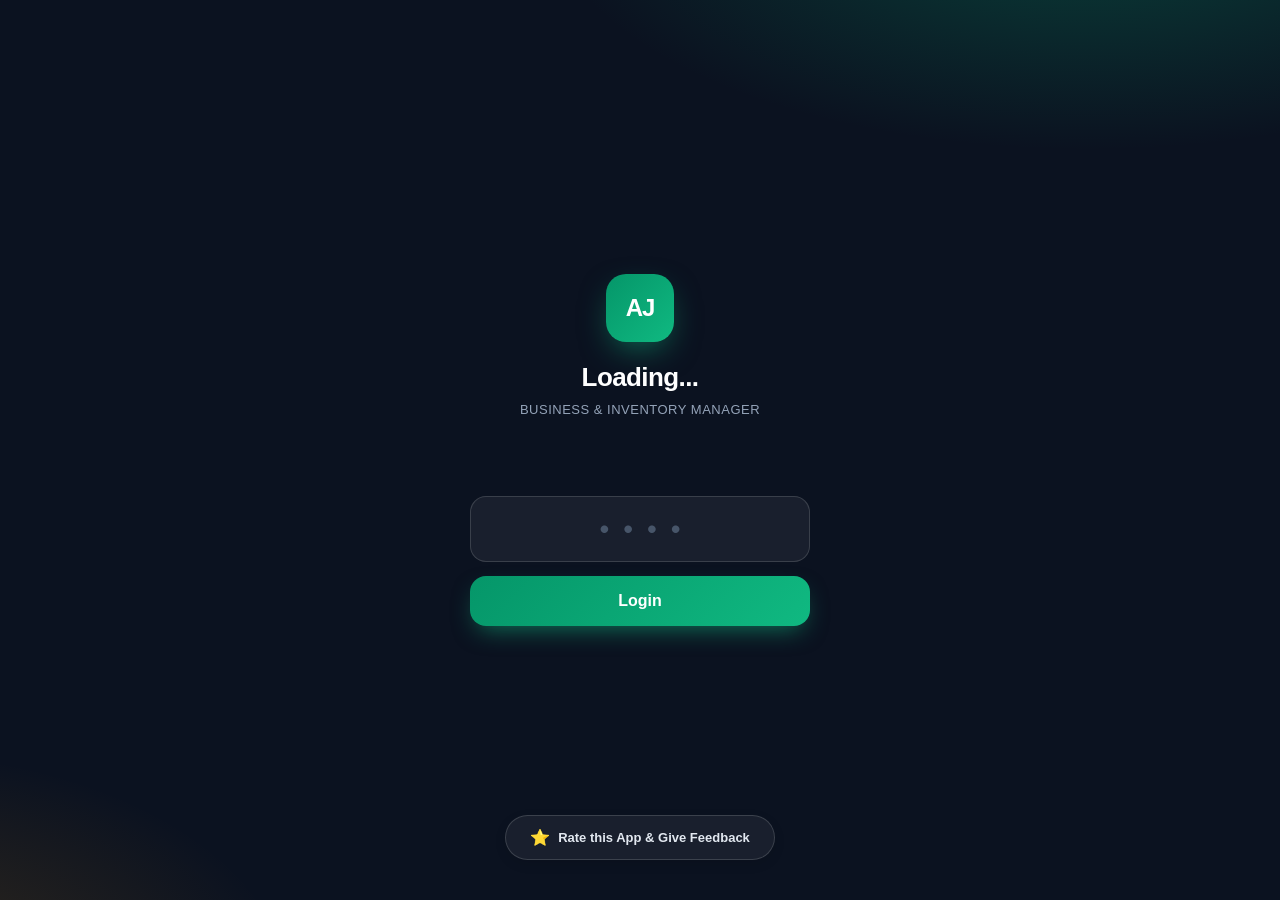
==== index.html @ ba36cfc7 "Force syntax fix for sales module" ====
<!DOCTYPE html>
<html lang="en">
<head>
    <meta charset="UTF-8">
    <meta name="viewport" content="width=device-width, initial-scale=1.0, maximum-scale=1.0, user-scalable=no, viewport-fit=cover">
    <meta name="theme-color" content="#0b1220">
    <title>Loading...</title>
    <link rel="manifest" href="manifest.json">
    <style>
        :root {
            --ink: #0b1220; --ink-2: #131d33; --ink-3: #1e2a45; --brand: #059669; --brand-dark: #047857; --brand-soft: #e6f6ef;
            --accent: #f59e0b; --accent-soft: #fef3c7; --blue: #2563eb; --blue-soft: #e8efff; --danger: #dc2626; --danger-soft: #fdecec;
            --warning: #d97706; --bg: #f3f5f8; --surface: #ffffff; --text: #0f172a; --muted: #64748b; --line: #e6eaf0;
            --shadow-sm: 0 1px 2px rgba(15, 23, 42, .06); --shadow-md: 0 6px 20px -6px rgba(15, 23, 42, .12); --shadow-lg: 0 24px 48px -12px rgba(15, 23, 42, .35);
            --radius: 16px; --radius-sm: 10px; --safe-b: env(safe-area-inset-bottom, 0px); --safe-t: env(safe-area-inset-top, 0px);
        }
        * { box-sizing: border-box; margin: 0; padding: 0; font-family: -apple-system, BlinkMacSystemFont, "Segoe UI", Roboto, "Helvetica Neue", Arial, sans-serif; -webkit-tap-highlight-color: transparent; }
        html { -webkit-text-size-adjust: 100%; }
        body { background: var(--bg); color: var(--text); height: 100vh; height: 100dvh; display: flex; flex-direction: column; overflow: hidden; line-height: 1.45; font-size: 15px; }
        svg.ic { width: 20px; height: 20px; stroke: currentColor; fill: none; stroke-width: 1.8; stroke-linecap: round; stroke-linejoin: round; flex-shrink: 0; }
        .view { display: none; flex: 1; flex-direction: column; min-height: 0; }
        .view.active { display: flex; }

        /* Login */
        #login-view { justify-content: center; align-items: center; padding: 24px; background: radial-gradient(900px 400px at 85% -10%, rgba(5,150,105,.35), transparent 60%), radial-gradient(700px 400px at -10% 110%, rgba(245,158,11,.18), transparent 60%), var(--ink); color: #fff; }
        .login-card { width: 100%; max-width: 340px; text-align: center; }
        .brand-mark { width: 68px; height: 68px; border-radius: 20px; margin: 0 auto 20px; display: grid; place-items: center; font-weight: 800; font-size: 24px; letter-spacing: -1px; color: #fff; background: linear-gradient(135deg, var(--brand) 0%, #10b981 100%); box-shadow: 0 12px 32px -8px rgba(16,185,129,.55); }
        .login-card h1 { font-size: 24px; font-weight: 800; letter-spacing: -.6px; line-height: 1.2; }
        .login-card .sub { font-size: 12px; font-weight: 600; color: #94a3b8; letter-spacing: 2px; text-transform: uppercase; margin: 6px 0 36px; }
        .pin-input { width: 100%; padding: 16px; font-size: 28px; text-align: center; letter-spacing: 14px; text-indent: 14px; border-radius: var(--radius); border: 1.5px solid rgba(255,255,255,.14); background: rgba(255,255,255,.06); color: #fff; margin-bottom: 14px; outline: none; transition: .2s; }
        .pin-input::placeholder { color: #475569; }
        .pin-input:focus { border-color: var(--brand); background: rgba(255,255,255,.1); box-shadow: 0 0 0 4px rgba(16,185,129,.2); }
        .btn-primary { background: linear-gradient(135deg, var(--brand) 0%, #10b981 100%); color: #fff; border: none; padding: 16px; font-size: 16px; border-radius: var(--radius); width: 100%; font-weight: 700; cursor: pointer; transition: transform .1s; box-shadow: 0 10px 24px -8px rgba(16,185,129,.6); }
        .btn-primary:active { transform: scale(.98); }
        #login-error { color: #fca5a5; margin-top: 16px; display: none; font-weight: 600; font-size: 14px; }

        /* Shell */
        header { background: var(--ink); color: #fff; padding: calc(12px + var(--safe-t)) 16px 12px; display: flex; justify-content: space-between; align-items: center; z-index: 10; }
        .hdr-brand { display: flex; align-items: center; gap: 12px; min-width: 0; }
        .hdr-brand .brand-mark { width: 38px; height: 38px; border-radius: 11px; margin: 0; font-size: 14px; box-shadow: none; }
        .hdr-brand h2 { font-size: 16px; font-weight: 700; letter-spacing: -.3px; line-height: 1.1; white-space: nowrap; overflow: hidden; text-overflow: ellipsis; max-width: 140px; }
        .role-badge { display: inline-block; margin-top: 3px; background: rgba(16,185,129,.18); color: #6ee7b7; padding: 2px 8px; border-radius: 20px; font-size: 10px; font-weight: 700; text-transform: uppercase; letter-spacing: .8px; }
        .hdr-actions { display: flex; align-items: center; gap: 6px; }
        .icon-btn { background: rgba(255,255,255,.08); color: #e2e8f0; border: none; width: 36px; height: 36px; border-radius: 10px; display: none; place-items: center; cursor: pointer; transition: .2s; }
        .icon-btn.show { display: grid; }
        .icon-btn:active { background: rgba(255,255,255,.2); }
        .icon-btn svg { width: 18px; height: 18px; }
        main { flex: 1; overflow-y: auto; padding: 18px 16px; padding-bottom: calc(96px + var(--safe-b)); -webkit-overflow-scrolling: touch; }
        main > * { animation: rise .25s ease both; }
        @keyframes rise { from { opacity: 0; transform: translateY(6px); } to { opacity: 1; transform: none; } }

        nav { position: fixed; bottom: 0; left: 0; right: 0; background: rgba(255,255,255,.94); backdrop-filter: blur(14px); -webkit-backdrop-filter: blur(14px); border-top: 1px solid var(--line); display: flex; padding: 8px 6px calc(8px + var(--safe-b)); z-index: 20; }
        .nav-btn { background: none; border: none; font-size: 10.5px; color: var(--muted); font-weight: 600; display: flex; flex-direction: column; align-items: center; gap: 4px; cursor: pointer; padding: 2px 0; flex: 1; transition: .2s; }
        .nav-btn .pill { width: 46px; height: 28px; border-radius: 14px; display: grid; place-items: center; transition: .2s; }
        .nav-btn.active { color: var(--brand-dark); }
        .nav-btn.active .pill { background: var(--brand-soft); }

        /* Elements */
        .page-title { font-size: 22px; font-weight: 800; letter-spacing: -.5px; margin-bottom: 4px; }
        .page-sub { font-size: 13px; color: var(--muted); margin-bottom: 18px; }
        .back-link { display: inline-flex; align-items: center; gap: 4px; background: none; border: none; color: var(--muted); font-size: 13px; font-weight: 600; cursor: pointer; margin-bottom: 10px; padding: 4px 0; }
        .back-link svg { width: 16px; height: 16px; }
        .section-title { display: flex; align-items: center; gap: 8px; font-size: 14px; font-weight: 700; margin: 24px 0 12px; }
        .section-title svg { width: 18px; height: 18px; color: var(--muted); }
        .card { background: var(--surface); border-radius: var(--radius); padding: 18px; margin-bottom: 16px; box-shadow: var(--shadow-sm); border: 1px solid var(--line); }
        .card h3 { margin-bottom: 14px; font-size: 14px; font-weight: 700; display: flex; align-items: center; gap: 8px; }
        .card h3 svg { width: 18px; height: 18px; color: var(--brand); }
        .eyebrow { font-size: 11px; font-weight: 700; color: var(--muted); text-transform: uppercase; letter-spacing: .8px; margin: 18px 0 10px; }

        /* Forms */
        .form-group { margin-bottom: 14px; }
        .form-group label { display: block; font-size: 12px; margin-bottom: 6px; font-weight: 600; color: var(--muted); }
        .form-group input, .form-group select { width: 100%; padding: 13px 14px; border: 1.5px solid var(--line); border-radius: var(--radius-sm); font-size: 16px; background: #f8fafc; color: var(--text); outline: none; transition: .2s; appearance: none; -webkit-appearance: none; }
        .form-group select { background-image: url("data:image/svg+xml,%3Csvg xmlns='http://www.w3.org/2000/svg' width='16' height='16' fill='none' stroke='%2364748b' stroke-width='2' stroke-linecap='round' stroke-linejoin='round'%3E%3Cpath d='M4 6l4 4 4-4'/%3E%3C/svg%3E"); background-repeat: no-repeat; background-position: right 12px center; padding-right: 36px; }
        .form-group input:focus, .form-group select:focus { border-color: var(--brand); background: #fff; box-shadow: 0 0 0 4px var(--brand-soft); }
        .row { display: flex; gap: 12px; }
        .row > div { flex: 1; min-width: 0; }

        /* Buttons */
        .btn { background: var(--brand); color: #fff; border: none; padding: 14px; font-size: 15px; border-radius: var(--radius-sm); width: 100%; font-weight: 700; cursor: pointer; margin-top: 8px; transition: .15s; }
        .btn:active { transform: scale(.98); }
        .btn-blue { background: var(--blue); }
        .btn-dark { background: var(--ink); }
        .btn-danger { background: var(--danger); }
        .btn-outline { background: #fff; color: var(--text); border: 1.5px solid var(--line); }

        .calc-box { background: var(--brand-soft); border: 1px solid #bfe8d6; padding: 14px 16px; border-radius: var(--radius-sm); margin: 6px 0 14px; font-weight: 600; font-size: 14px; display: flex; flex-direction: column; gap: 6px; }
        .calc-box .line { display: flex; justify-content: space-between; align-items: baseline; }
        .calc-box .line:first-child { font-size: 17px; font-weight: 800; }

        /* Lists */
        .list-item { background: var(--surface); padding: 14px 16px; border-radius: 14px; margin-bottom: 10px; border: 1px solid var(--line); box-shadow: var(--shadow-sm); position: relative; overflow: hidden; }
        .list-item::before { content: ""; position: absolute; left: 0; top: 0; bottom: 0; width: 4px; background: var(--brand); }
        .list-item.owing::before { background: var(--danger); }
        .list-item.curing::before { background: var(--blue); }
        .list-item.alert { background: #fffbeb; border-color: #fde68a; }
        .list-item.alert::before { background: var(--warning); }
        .list-item.neutral::before { background: #94a3b8; }
        .list-header { display: flex; justify-content: space-between; gap: 10px; font-weight: 700; font-size: 15px; margin-bottom: 3px; }
        .list-sub { font-size: 12.5px; color: var(--muted); margin-bottom: 3px; }
        .tag { display: inline-block; font-size: 11px; font-weight: 700; padding: 2px 9px; border-radius: 20px; }
        .tag.blue { background: var(--blue-soft); color: var(--blue); }
        .tag.green { background: var(--brand-soft); color: var(--brand-dark); }
        .actions { display: flex; gap: 10px; margin-top: 12px; }
        .actions > a { flex: 1; text-decoration: none; display: block; }
        .actions button { width: 100%; padding: 11px; font-size: 13px; border-radius: 9px; cursor: pointer; background: #f1f5f9; color: var(--text); font-weight: 700; border: 1px solid var(--line); transition: .15s; }
        .actions button:active { transform: scale(.98); }
        .actions button.wa { background: #25D366; color: #fff; border: none; }
        .empty { text-align: center; color: var(--muted); padding: 36px 16px; font-size: 14px; background: var(--surface); border: 1.5px dashed var(--line); border-radius: var(--radius); }

        /* Segmented control */
        .segmented { display: flex; background: #e8ecf2; padding: 4px; border-radius: 12px; margin-bottom: 18px; }
        .segmented button { flex: 1; border: none; background: transparent; padding: 10px; font-size: 13px; font-weight: 700; color: var(--muted); border-radius: 9px; cursor: pointer; transition: .2s; }
        .segmented button.on { background: #fff; color: var(--text); box-shadow: var(--shadow-sm); }

        /* Dashboard */
        .quick { display: flex; gap: 10px; margin-bottom: 16px; }
        .quick button { flex: 1; display: flex; align-items: center; justify-content: center; gap: 8px; background: #fff; border: 1px solid var(--line); border-radius: 12px; padding: 12px; font-size: 13px; font-weight: 700; color: var(--text); cursor: pointer; box-shadow: var(--shadow-sm); }
        .quick button svg { color: var(--brand); width: 18px; height: 18px; }
        .hero { background: radial-gradient(500px 220px at 100% 0%, rgba(16,185,129,.35), transparent 60%), linear-gradient(135deg, var(--ink) 0%, var(--ink-3) 100%); color: #fff; border-radius: 20px; padding: 22px 20px; margin-bottom: 14px; box-shadow: var(--shadow-md); }
        .hero .lbl { font-size: 12px; font-weight: 600; color: #94a3b8; text-transform: uppercase; letter-spacing: 1px; }
        .hero .big { font-size: 34px; font-weight: 800; letter-spacing: -1.2px; margin-top: 6px; }
        .hero .big.neg { color: #fca5a5; }
        .hero .meta { display: flex; gap: 20px; margin-top: 16px; padding-top: 14px; border-top: 1px solid rgba(255,255,255,.1); }
        .hero .meta div { font-size: 11px; color: #94a3b8; font-weight: 600; text-transform: uppercase; letter-spacing: .6px; }
        .hero .meta strong { display: block; font-size: 15px; color: #fff; letter-spacing: -.3px; margin-top: 2px; text-transform: none; }
        .dash-grid { display: grid; grid-template-columns: 1fr 1fr; gap: 12px; margin-bottom: 16px; }
        .stat { background: var(--surface); padding: 14px; border-radius: 14px; box-shadow: var(--shadow-sm); border: 1px solid var(--line); }
        .stat .top { display: flex; align-items: center; gap: 8px; margin-bottom: 8px; }
        .stat .dot { width: 28px; height: 28px; border-radius: 9px; display: grid; place-items: center; }
        .stat .dot svg { width: 16px; height: 16px; }
        .stat .dot.g { background: var(--brand-soft); color: var(--brand-dark); }
        .stat .dot.r { background: var(--danger-soft); color: var(--danger); }
        .stat .dot.a { background: var(--accent-soft); color: var(--warning); }
        .stat .dot.b { background: var(--blue-soft); color: var(--blue); }
        .stat h4 { font-size: 11px; color: var(--muted); font-weight: 700; text-transform: uppercase; letter-spacing: .4px; line-height: 1.2; }
        .stat .val { font-size: 18px; font-weight: 800; letter-spacing: -.5px; }
        .periods { display: grid; grid-template-columns: repeat(3, 1fr); gap: 8px; margin-bottom: 8px; }
        .periods > div { background: #f8fafc; border: 1px solid var(--line); border-radius: 12px; padding: 10px 8px; text-align: center; }
        .periods small { display: block; font-size: 10px; color: var(--muted); text-transform: uppercase; font-weight: 700; letter-spacing: .5px; }
        .periods strong { font-size: 14px; letter-spacing: -.3px; }
        .chart-container { display: flex; align-items: flex-end; justify-content: space-between; height: 130px; margin: 20px 0 30px; border-bottom: 1.5px solid var(--line); gap: 8px; }
        .chart-bar { flex: 1; background: linear-gradient(180deg, #10b981, var(--brand)); border-radius: 6px 6px 0 0; min-height: 4px; position: relative; }
        .chart-label { position: absolute; bottom: -22px; left: 50%; transform: translateX(-50%); font-size: 10px; color: var(--muted); font-weight: 600; }
        .kv { display: flex; justify-content: space-between; align-items: center; font-size: 14px; padding: 10px 0; border-bottom: 1px solid var(--line); }
        .kv:last-child { border-bottom: none; padding-bottom: 0; }
        .kv:first-of-type { padding-top: 0; }
        .rank { display: inline-grid; place-items: center; width: 22px; height: 22px; border-radius: 50%; background: var(--accent-soft); color: var(--warning); font-size: 11px; font-weight: 800; margin-right: 10px; }
        .breakeven { background: linear-gradient(135deg, var(--ink) 0%, var(--ink-3) 100%); color: #fff; border: none; }
        .breakeven h3, .breakeven h3 svg { color: #fff; }
        .pos { color: var(--brand-dark); } .neg { color: var(--danger); }
        .stock-grid { display: grid; grid-template-columns: repeat(3, 1fr); gap: 10px; margin-bottom: 16px; text-align: center; }
        .stock-tile { padding: 12px 6px; border-radius: 12px; border: 1px solid #bfe8d6; background: var(--brand-soft); }
        .stock-tile.low { background: var(--danger-soft); border-color: #f7bcbc; }
        .stock-tile .n { font-size: 22px; font-weight: 800; margin-top: 2px; letter-spacing: -.5px; }
        .stock-tile.low .n { color: var(--danger); }
        .stock-tile .k { font-size: 11px; color: var(--muted); font-weight: 700; text-transform: uppercase; }
        .stock-tile .w { font-size: 10px; color: var(--danger); font-weight: 800; margin-top: 2px; }
        .variance { background: var(--danger-soft); border: 1px solid #f7bcbc; padding: 12px; border-radius: 10px; margin-top: 12px; }

        /* Bottom sheet & Modals */
        .modal { display: none; position: fixed; inset: 0; background: rgba(11,18,32,.7); z-index: 1000; align-items: center; justify-content: center; backdrop-filter: blur(4px); -webkit-backdrop-filter: blur(4px); padding: 20px; }
        .modal.active { display: flex; }
        .modal-content { background: #fff; border-radius: 24px; padding: 24px; width: 100%; max-width: 440px; max-height: 90vh; overflow-y: auto; box-shadow: var(--shadow-lg); animation: pop .2s ease; }
        @keyframes pop { from { transform: scale(0.9); opacity: 0; } to { transform: scale(1); opacity: 1; } }
        .modal-content h3 { margin-bottom: 18px; font-size: 18px; font-weight: 800; letter-spacing: -.3px; }
        
        /* Toast */
        #toast-container { position: fixed; bottom: 90px; left: 50%; transform: translateX(-50%); z-index: 2000; display: flex; flex-direction: column; gap: 10px; width: 90%; max-width: 350px; pointer-events: none; }
        .toast { background: var(--ink); color: #fff; padding: 14px 20px; border-radius: 12px; font-size: 14px; font-weight: 600; box-shadow: var(--shadow-md); display: flex; align-items: center; gap: 10px; animation: slideUpToast 0.3s ease, fadeOut 0.3s ease 2.7s forwards; }
        .toast.err { background: var(--danger); }
        .toast.success { background: var(--brand); }
        @keyframes slideUpToast { from { transform: translateY(20px); opacity: 0; } to { transform: translateY(0); opacity: 1; } }
        @keyframes fadeOut { to { opacity: 0; transform: translateY(-10px); } }

        @media (min-width: 700px) {
            main { max-width: 640px; width: 100%; margin: 0 auto; }
        }
        @media print {
            /* 1. Unlock the page height and overflow */
            html, body {
                height: auto !important;
                min-height: auto !important;
                overflow: visible !important;
                display: block !important;
                background: #fff !important;
            }
            
            /* 2. Hide all app navigation and non-printing elements */
            header, nav, #toast-container, .dialog-overlay, .icon-btn, .btn, .actions, .back-link, .quick { 
                display: none !important; 
            }

            /* 3. If printing a Modal (Receipt) */
            body.printing-modal #app-view, body.printing-modal #login-view { display: none !important; }
            body.printing-modal #modal {
                display: block !important;
                position: static !important;
                inset: auto !important;
                background: transparent !important;
                backdrop-filter: none !important;
                padding: 0 !important;
                margin: 0 !important;
                width: 100% !important;
                height: auto !important;
            }
            body.printing-modal #modal .modal-content {
                display: block !important;
                position: static !important;
                box-shadow: none !important;
                border: none !important;
                max-height: none !important;
                overflow: visible !important;
                padding: 0 !important;
                margin: 0 !important;
                width: 100% !important;
                max-width: 100% !important;
            }
            /* Hide buttons inside the printed modal */
            body.printing-modal #modal button { display: none !important; }

            /* 4. If printing a Page (Reports) */
            body.printing-page #modal { display: none !important; }
            body.printing-page #app-view { display: block !important; height: auto !important; }
            body.printing-page main { display: block !important; padding: 0 !important; overflow: visible !important; height: auto !important; }
            
            /* 5. Prevent page breaks inside cards */
            .card { page-break-inside: avoid; }
        }
    
        /* --- DARK MODE --- */
        body.dark {
            --bg: #0b1220; --surface: #131d33; --text: #f8fafc; --line: #334155; --muted: #94a3b8;
            --shadow-sm: 0 1px 2px rgba(0,0,0,0.3); --shadow-md: 0 6px 20px -6px rgba(0,0,0,0.5);
            --brand-soft: rgba(16,185,129,0.15); --danger-soft: rgba(220,38,38,0.15); --accent-soft: rgba(245,158,11,0.15);
            --blue-soft: rgba(37,99,235,0.15);
        }
        body.dark .card, body.dark .modal-content, body.dark .list-item, body.dark .stat, body.dark .empty, body.dark .dialog-box { background: var(--surface); border-color: var(--line); }
        body.dark .form-group input, body.dark .form-group select, body.dark textarea { background: #0f172a; color: #fff; border-color: #334155; }
        body.dark .btn-outline { background: transparent; color: var(--text); }
        body.dark .calc-box { background: rgba(16,185,129,0.1); border-color: #059669; }
        body.dark .periods > div { background: #0f172a; }
        body.dark .quick button { background: var(--surface); color: var(--text); }
        body.dark .segmented { background: #0f172a; }
        body.dark .segmented button.on { background: var(--surface); color: var(--text); }
        body.dark .stock-tile { background: var(--brand-soft); border-color: #059669; }
        body.dark .stock-tile.low { background: var(--danger-soft); border-color: var(--danger); }

</style>
</head>
<body>

    <!-- LOGIN VIEW -->
    <div id="login-view" class="view active" style="position: relative; justify-content: center; align-items: center; padding: 24px;">
        <div class="login-card" style="display: flex; flex-direction: column; align-items: center; justify-content: center; width: 100%; max-width: 340px; height: 100%;">
            
            <!-- Top: Title & Description -->
            <div style="text-align: center; margin-bottom: 40px;">
                <div class="brand-mark" id="login-logo" style="margin: 0 auto 20px;">AJ</div>
                <h1 id="login-title-text" style="font-size: 26px; font-weight: 800; letter-spacing: -0.6px; line-height: 1.2;">Loading...</h1>
                <div class="sub" id="login-sub-text" style="font-size: 13px; font-weight: 500; color: #94a3b8; letter-spacing: 0.5px; margin-top: 8px;">BUSINESS & INVENTORY MANAGER</div>
            </div>

            <!-- Middle: Login Form -->
            <div style="width: 100%;">
                <input type="password" id="pin-input" class="pin-input" placeholder="••••" maxlength="4" inputmode="numeric" autocomplete="off">
                <button class="btn-primary" onclick="login()">Login</button>
                <div id="login-error">Invalid PIN</div>
            </div>

            <!-- Bottom: Rating Button -->
            <div style="position: absolute; bottom: 40px; left: 0; width: 100%; text-align: center; padding: 0 20px;">
                <button onclick="openRating()" style="background: rgba(255,255,255,0.06); border: 1px solid rgba(255,255,255,0.15); color: #e2e8f0; padding: 12px 24px; border-radius: 24px; font-size: 13px; font-weight: 600; display: inline-flex; align-items: center; gap: 8px; cursor: pointer; transition: 0.2s; box-shadow: 0 4px 12px rgba(0,0,0,0.1);">
                    <span style="font-size: 16px;">⭐</span> Rate this App & Give Feedback
                </button>
            </div>
        </div>
    </div>

    <div id="app-view" class="view">
        <header>
            <div class="hdr-brand">
                <div class="brand-mark">AJ</div>
                <div>
                    <h2 id="app-title">A. Jibrialla</h2>
                    <span class="role-badge" id="role-badge">Owner</span>
                </div>
            </div>
            <div class="hdr-actions">
                <button class="icon-btn show" onclick="forceUpdate()" title="Clear Cache / Check for Updates" id="ib-update"></button>
                <button class="icon-btn show" onclick="exportJSON()" title="Backup Data" id="ib-backup"></button>
                <button class="icon-btn" id="btn-settings" onclick="openSettings()" title="Settings"></button>
                <button class="icon-btn show" onclick="logout()" title="Logout" id="ib-logout"></button>
            </div>
        </header>
        <main id="main-content"></main>
        <nav id="bottom-nav"></nav>
    </div>

    <!-- MODAL (Bottom Sheet for Forms) -->
    <div id="modal" class="modal" onclick="if(event.target===this)closeModal()">
        <div class="modal-content" id="modal-body"></div>
    </div>

    <!-- RATING MODAL -->
    <div id="rating-modal" class="modal" onclick="if(event.target===this)closeRating()">
        <div class="modal-content" style="text-align:center;">
            <div style="width:56px; height:56px; border-radius:50%; background:var(--accent-soft); color:var(--accent); display:grid; place-items:center; margin:0 auto 14px;">
                <svg class="ic" style="width:28px;height:28px;stroke-width:2.2" viewBox="0 0 24 24"><path d="M12 2l3.09 6.26L22 9.27l-5 4.87 1.18 6.88L12 17.77l-6.18 3.25L7 14.14 2 9.27l6.91-1.01L12 2z"/></svg>
            </div>
            <h3 id="rating-app-title" style="margin-bottom: 4px;">Rate this App</h3>
            <p style="font-size:13px; color:var(--muted); margin-bottom: 16px;">How is your experience so far?</p>
            
            <div style="display:flex; justify-content:center; gap:12px; font-size:36px; cursor:pointer; margin-bottom:16px;" id="rating-stars-main">
                <span onclick="setStars(1)">☆</span>
                <span onclick="setStars(2)">☆</span>
                <span onclick="setStars(3)">☆</span>
                <span onclick="setStars(4)">☆</span>
                <span onclick="setStars(5)">☆</span>
            </div>

            <div style="margin-bottom:16px;">
                <textarea id="feedback-text" style="width:100%; height:70px; padding:12px; border:1.5px solid var(--line); border-radius:8px; font-size:14px; resize:none; background:#f8fafc; outline:none;" placeholder="Any feedback or feature requests?"></textarea>
            </div>

            <button class="btn btn-primary" style="margin-top:0; background:#25D366; color:#fff; box-shadow:none; margin-bottom:8px; padding:14px; border-radius:8px; border:none; width:100%; font-weight:700;" onclick="sendFeedback()">Send via WhatsApp</button>
            <button class="btn btn-outline" style="margin-top:0; padding:14px; border-radius:8px; border:1.5px solid #ccc; width:100%; font-weight:700; background:#fff; color:#333;" onclick="closeRating()">Maybe Later</button>
            
            <div style="margin-top:20px; font-size:11px; color:var(--muted); line-height:1.5;">
                <strong id="rating-app-footer">App v1.0.0</strong><br>
                Built by Asad Tech Concepts<br>
                <a href="https://wa.me/2347082762606" target="_blank" style="color:var(--brand); text-decoration:none;">Contact Support</a>
            </div>
        </div>
    </div>

    <!-- TOAST CONTAINER -->
    <div id="toast-container"></div>

<script>
    const ICONS = {
        dashboard: '<path d="M3 3v18h18"/><path d="M7 15l4-4 3 3 5-6"/>', home: '<path d="M3 11l9-8 9 8"/><path d="M5 10v10h14V10"/>',
        sales: '<circle cx="12" cy="12" r="9"/><path d="M14.5 9.5c-.5-1-1.5-1.5-2.5-1.5-1.5 0-2.5.8-2.5 2s1 1.7 2.5 2 2.5.8 2.5 2-1 2-2.5 2c-1 0-2-.5-2.5-1.5M12 6v2m0 8v2"/>',
        production: '<path d="M12 3l9 5v8l-9 5-9-5V8z"/><path d="M3 8l9 5 9-5M12 13v8"/>', expenses: '<rect x="3" y="6" width="18" height="13" rx="2"/><path d="M3 10h18M16 15h2"/>',
        debts: '<path d="M5 4h11a3 3 0 013 3v13H8a3 3 0 01-3-3z"/><path d="M5 17a3 3 0 013-3h11"/>', settings: '<path d="M4 6h10M18 6h2M4 12h4M12 12h8M4 18h12M20 18h0"/><circle cx="16" cy="6" r="2"/><circle cx="10" cy="12" r="2"/><circle cx="18" cy="18" r="2"/>',
        refresh: '<path d="M20 11a8 8 0 10-2.3 5.7"/><path d="M20 4v7h-7"/>', update: '<path d="M12 3v12m0 0l-4-4m4 4l4-4M4 20h16"/>', logout: '<path d="M9 4H5v16h4M16 8l4 4-4 4M20 12H9"/>',
        report: '<path d="M6 3h8l4 4v14H6z"/><path d="M14 3v4h4M9 13h6M9 17h6"/>', alert: '<path d="M12 3l10 18H2z"/><path d="M12 10v5M12 18h.01"/>',
        users: '<circle cx="9" cy="8" r="3"/><path d="M3 20c0-3.3 2.7-6 6-6s6 2.7 6 6"/><path d="M16 5a3 3 0 010 6M21 20c0-2.5-1.5-4.6-3.5-5.5"/>',
        target: '<circle cx="12" cy="12" r="9"/><circle cx="12" cy="12" r="5"/><circle cx="12" cy="12" r="1"/>', trend: '<path d="M3 17l6-6 4 4 8-8M15 7h6v6"/>',
        bars: '<path d="M5 21V10M12 21V4M19 21v-8"/>', plus: '<path d="M12 5v14M5 12h14"/>', back: '<path d="M15 5l-7 7 7 7"/>',
        trophy: '<path d="M8 4h8v5a4 4 0 01-8 0z"/><path d="M8 6H5a3 3 0 003 4M16 6h3a3 3 0 01-3 4M12 13v4M8 20h8"/>',
        cash: '<rect x="2" y="6" width="20" height="12" rx="2"/><circle cx="12" cy="12" r="3"/>', arrowIn: '<path d="M12 4v12m0 0l-4-4m4 4l4-4M5 20h14"/>',
        arrowOut: '<path d="M12 20V8m0 0l-4 4m4-4l4 4M5 4h14"/>', box: '<path d="M3 8l9-5 9 5v8l-9 5-9-5z"/><path d="M3 8l9 5 9-5"/>', check: '<path d="M5 13l4 4L19 7"/>'
    };
    function ico(name, cls) { return `<svg class="ic ${cls||''}" viewBox="0 0 24 24">${ICONS[name]||''}</svg>`; }

    const i18n = {
        en: { 
            home: "Home", sales: "Sales", debts: "Debts", expenses: "Expenses", production: "Production", dashboard: "Dashboard",
            newSale: "New Sale", customer: "Customer Name", date: "Date", phone: "Phone Number", size: "Block Size", qty: "Quantity", price: "Price per Block (₦)", 
            delivery: "Delivery Charge (₦)", paid: "Amount Paid (₦)", save: "Save Sale", receipt: "Receipt", remind: "Remind on WhatsApp", pay: "Record Payment", 
            amount: "Amount (₦)", balance: "Balance Owing", total: "Total Amount",
            newExpense: "New Expense", category: "Category", note: "Note", saveExpense: "Save Expense",
            wages: "Wages", repairs: "Machine Repairs", generator_fuel: "Generator Fuel", rent: "Rent", transport: "Transport", loaders: "Loaders", phone_data: "Phone/Data", other: "Other",
            newBatch: "Log Production Batch", worker: "Worker Name", blocksProduced: "Blocks Produced",
            cementBags: "Cement Bags Used", costPerBag: "Cost per Bag (₦)", sandCost: "Sand Cost (₦)", sandQty: "Sand Qty (Bags)",
            labourCost: "Labour Cost (₦)", otherCost: "Water/Other Cost (₦)", breakages: "Breakages (Qty)",
            curingLoss: "Curing Loss (Qty)", totalCost: "Total Batch Cost", costPerBlock: "Cost per Block",
            saveBatch: "Save Batch", markReady: "Mark as Ready", curing: "Curing", ready: "Ready",
            settings: "Settings", marginAlert: "Margin Alert (%)", fixedCosts: "Monthly Fixed Costs (₦)",
            saveSettings: "Save Settings", turnover: "Turnover", grossProfit: "Gross Profit", netProfit: "Net Profit",
            cashInHand: "Cash in Hand", moneyOwed: "Owed to You", stockValue: "Stock Value", moneyYouOwe: "You Owe",
            topCustomers: "Top Customers", bestSizes: "Best Selling Sizes", marginWarning: "MARGIN WARNING: Selling below cost!",
            inventory: "Inventory", reports: "Reports & Backup", rawMaterials: "Raw Materials", finishedBlocks: "Finished Blocks",
            cement: "Cement", sand: "Sand", , logPurchase: "Log Purchase", supplierName: "Supplier Name",
            lowStock: "LOW STOCK", varianceWarning: "VARIANCE WARNING: Expected vs Counted mismatch!",
            expected: "Expected", physicalCount: "Physical Count", stockCheck: "Stock Check",
            plReport: "Profit & Loss Report", month: "Month", revenue: "Revenue", cogs: "Cost of Goods Sold",
            exportCSV: "Export CSV", exportJSON: "Share Backup File", importJSON: "Restore JSON",
            clearData: "Clear All Data", confirmClear: "Enter Owner PIN to clear ALL data:", wrongPin: "Incorrect PIN",
            profitMargins: "Profit per Block", logBreakage: "Log Breakage", breakageReason: "Reason/Notes", 
            salesHistory: "Sales History", noSalesYet: "No sales recorded yet.", broken: "Broken",
            customerDebts: "Customer Debts", supplierDebts: "Supplier Debts", paySupplier: "Pay Supplier", noSupplierDebts: "No outstanding supplier debts.",
            daysAgo: "days ago", acceptCount: "Accept Count & Update System", language: "Language"
        },
        ha: { 
            home: "Gida", sales: "Tallace", debts: "Bashi", expenses: "Kashe-kashe", production: "Samarwa", dashboard: "Dashboard",
            newSale: "Sabuwar Sayarwa", customer: "Sunan Abokin Ciniki", date: "Kwanan Wata", phone: "Lambar Waya", size: "Girman Bulo", qty: "Yawa", price: "Farashin Bulo (₦)", 
            delivery: "Kudin Jigila (₦)", paid: "Kudin da aka Biya (₦)", save: "Ajiye", receipt: "Rasit", remind: "Tuna a WhatsApp", pay: "Yi Biyan Bashi", 
            amount: "Kudi (₦)", balance: "Sauran Bashi", total: "Jimillar Kudi",
            newExpense: "Sabbin Kashe-kashe", category: "Rukuni", note: "Bayani", saveExpense: "Ajiye Kashewa",
            wages: "Albashi", repairs: "Gyaran Injin", generator_, rent: "Kudin Gida", transport: "Jigila", loaders: "Loda", phone_data: "Waya/Data", other: "Sauran",
            newBatch: "Ajiye Yawan Bulo", worker: "Sunan Ma'aikaci", blocksProduced: "Yawan Bulo",
            cementBags: "Buhun Siminti", costPerBag: "Kudin Buhu (₦)", sandCost: "Kudin Yashi (₦)", sandQty: "Yawan Yashi",
            labourCost: "Kudin Ma'aikata (₦)", otherCost: "Kudin Ruwa/Sauran (₦)", breakages: "Karye",
            curingLoss: "Asarar Jiyya", totalCost: "Jimlar Kudin Batch", costPerBlock: "Kudin Bulo Daya",
            saveBatch: "Ajiye Bulo", markReady: "Sanya a Shirye", curing: "Jiyya", ready: "Shirye",
            settings: "Saituna", marginAlert: "Gargadin Riba (%)", fixedCosts: "Kudin Watan Nan (₦)",
            saveSettings: "Ajiye Saituna", turnover: "Kudin Shiga", grossProfit: "Ribar Farko", netProfit: "Ribar Karshe",
            cashInHand: "Kudi a Hannu", moneyOwed: "Bashin da ake bin ka", stockValue: "Darajar Kaya", moneyYouOwe: "Bashin da kake bi",
            topCustomers: "Manyan Abokan Ciniki", bestSizes: "Mafi Sayar da Bulo", marginWarning: "GARGAJIYA: Ana sayarwa kasa da kudin da aka kashe!",
            inventory: "Ajiya", reports: "Rahoto & Ajiya", rawMaterials: "Kayan Gini", finishedBlocks: "Bulon da aka gama",
            cement: "Siminti", sand: "Yashi", , logPurchase: "Yi Rikodin Siyan Kaya", supplierName: "Sunan Mai Sayarwa",
            lowStock: "KARANCIN KAYA", varianceWarning: "GARGAJIYA: Bambanci tsakanin lissafi da kidaya!",
            expected: "Wanda ake tsammani", physicalCount: "Kidaya ta Hannu", stockCheck: "Duba Ajiya",
            plReport: "Rahoton Riba da Asara", month: "Wata", revenue: "Kudin Shiga", cogs: "Kudin Kayan Sayarwa",
            exportCSV: "Fitar da CSV", exportJSON: "Ajiye Backup", importJSON: "Dawo da JSON",
            clearData: "Goge Duk Bayanai", confirmClear: "Shigar da PIN na Mai Gida don goge DUK bayanai:", wrongPin: "PIN ba daidai ba",
            profitMargins: "Ribar Kowane Bulo", logBreakage: "Yi Rikodin Karye", breakageReason: "Dalili/Bayani",
            salesHistory: "Tarihin Sayarwa", noSalesYet: "Babu wata sayarwa da aka yi.", broken: "Ya karye",
            customerDebts: "Bashin Abokan Ciniki", supplierDebts: "Bashin Masu Sayarwa", paySupplier: "Biya Mai Sayarwa", noSupplierDebts: "Babu bashin mai sayarwa.",
            daysAgo: "kwanaki da suka wuce", acceptCount: "Yarda da Kidaya & Gyara Lissafi", language: "Harshe"
        }
    };

    let settings = JSON.parse(localStorage.getItem('asad:settings')) || {
        ownerPin: '1234', staffPin: '0000', lang: 'en', businessName: 'A. Jibrialla Construction Ltd.', businessPhone: '0906 634 4956',
        marginAlertPct: 20, fixedCostsMonthly: 0, lowCement: 50, lowSand: 5, lowFuel: 20, customExpenses: [], streak: 0, lastOpenDate: '', bestDayAmount: 0, reminderInterval: 0, mixCement: 50, mixSand: 500, defaultPrices: {'4': 0, '6': 0, '9': 0}, creditLimits: {}
    };
    if(!settings.customExpenses) settings.customExpenses = [];
    if(settings.streak === undefined) settings.streak = 0;
    if(settings.lastOpenDate === undefined) settings.lastOpenDate = '';
    if(settings.bestDayAmount === undefined) settings.bestDayAmount = 0;
    if(settings.lowCement === undefined) settings.lowCement = 50;
    if(settings.lowSand === undefined) settings.lowSand = 5;
    if(settings.lowFuel === undefined) settings.lowFuel = 20;

    let sales = JSON.parse(localStorage.getItem('asad:sales')) || [];
    let payments = JSON.parse(localStorage.getItem('asad:customerPayments')) || [];
    let expenses = JSON.parse(localStorage.getItem('asad:expenses')) || [];
    let batches = JSON.parse(localStorage.getItem('asad:batches')) || [];
    let purchases = JSON.parse(localStorage.getItem('asad:purchases')) || [];
    let stockAdjustments = JSON.parse(localStorage.getItem('asad:stockAdjustments')) || [];
    let breakagesLog = JSON.parse(localStorage.getItem('asad:breakages')) || [];
    let returns = JSON.parse(localStorage.getItem('asad:returns')) || [];
    let stockCounts = JSON.parse(localStorage.getItem('asad:stockCounts')) || {}; 
    
    let currentUser = null; 
    let currentView = 'home';
    let currentDebtTab = 'customer'; 
    let currentRating = 0;


    // --- UTC+1 (Nigeria) Time Helpers ---
    function getWATDate() {
        const now = new Date();
        // Convert local time to UTC, then add 1 hour
        const watTime = new Date(now.getTime() + (now.getTimezoneOffset() * 60000) + (1 * 3600000));
        return watTime;
    }
    function getTodayStr() {
        return getWATDate().toISOString().split('T')[0];
    }

    function saveData(key, data) { localStorage.setItem('asad:' + key, JSON.stringify(data)); }

    function formatNaira(num) { return '₦' + Number(num).toLocaleString(undefined, {minimumFractionDigits: 0, maximumFractionDigits: 2}); }
    function backBtn(to) { return `<button class="back-link" onclick="nav('${to}')">${ico('back')} ${i18n[settings.lang][to] || 'Back'}</button>`; }

    // --- UI Helpers ---
    function showToast(msg, type = 'default') {
        const container = document.getElementById('toast-container');
        const toast = document.createElement('div');
        toast.className = `toast ${type}`;
        let icon = type === 'success' ? ico('check') : (type === 'err' ? ico('alert') : ico('update'));
        toast.innerHTML = `${icon} <span>${msg}</span>`;
        container.appendChild(toast);
        setTimeout(() => { toast.remove(); }, 3000);
    }

    function showDialog(title, msg, onConfirm, isPrompt = false) {
        const overlay = document.getElementById('dialog-overlay');
        
        // Fallback to native browser dialogs if the HTML is missing or broken
        if (!overlay) {
            if (isPrompt) {
                const val = prompt(title + "\n\n" + msg);
                if (val !== null && onConfirm) onConfirm(val);
            } else {
                if (confirm(title + "\n\n" + msg)) {
                    if (onConfirm) onConfirm(true);
                }
            }
            return;
        }

        document.getElementById('dialog-title').textContent = title;
        if (isPrompt) {
            document.getElementById('dialog-msg').innerHTML = `<input type="password" id="dialog-input" style="width:100%; padding:12px; border:1.5px solid var(--line); border-radius:8px; font-size:16px; text-align:center; margin-top:10px;" placeholder="••••">`;
            setTimeout(() => document.getElementById('dialog-input').focus(), 100);
        } else {
            document.getElementById('dialog-msg').innerHTML = msg;
        }
        
        const confirmBtn = document.getElementById('dialog-confirm-btn');
        const newBtn = confirmBtn.cloneNode(true);
        confirmBtn.parentNode.replaceChild(newBtn, confirmBtn);
        
        newBtn.onclick = () => {
            let val = isPrompt ? document.getElementById('dialog-input').value : true;
            closeDialog();
            if (onConfirm) onConfirm(val);
        };
        overlay.classList.add('active');
    }
    function closeDialog() { 
        const overlay = document.getElementById('dialog-overlay');
        if(overlay) overlay.classList.remove('active'); 
    }
    function closeDialog() { document.getElementById('dialog-overlay').classList.remove('active'); }
    window.alert = (msg) => showToast(msg, 'default');

    // --- Rating Logic ---
    function openRating() {
        const bizName = settings.businessName || 'My Business';
        document.getElementById('rating-app-title').textContent = bizName;
        document.getElementById('rating-app-footer').textContent = bizName + ' (v1.0.0)';
        document.getElementById('rating-modal').classList.add('active');
    }

    function setStars(stars) {
        currentRating = stars;
        const starsEl = document.getElementById('rating-stars-main');
        let display = '';
        for (let i = 1; i <= 5; i++) {
            display += `<span onclick="setStars(${i})" style="color:${i <= stars ? 'var(--accent)' : 'var(--muted)'}">${i <= stars ? '★' : '☆'}</span>`;
        }
        starsEl.innerHTML = display;
    }

    function sendFeedback() {
        if (currentRating === 0) return showToast('Please select a star rating first', 'err');
        const text = document.getElementById('feedback-text').value;
        const devPhone = "2347082762606"; 
        const msg = encodeURIComponent(`Hello Asad Tech Concepts!\\n\\nApp Rating: ${currentRating} out of 5 stars ⭐\\n\\nFeedback: ${text || 'No extra text.'}\\n\\nBusiness: ${settings.businessName || 'N/A'}`);
        
        closeRating();
        showToast('Thank you for your feedback!', 'success');
        setTimeout(() => { window.open(`https://wa.me/${devPhone}?text=${msg}`, '_blank'); }, 500);
    }

    function closeRating() {
        document.getElementById('rating-modal').classList.remove('active');
    }

    
    function addExpenseCategory() {
        const val = document.getElementById('set-new-expense').value.trim();
        if (!val) return;
        if (!settings.customExpenses.includes(val)) {
            settings.customExpenses.push(val);
            saveData('settings', settings);
            showToast('Category added', 'success');
            document.getElementById('set-new-expense').value = '';
        } else {
            showToast('Category already exists', 'err');
        }
    }


    function printDocument() {
        if (document.getElementById('modal').classList.contains('active')) {
            document.body.classList.add('printing-modal');
        } else {
            document.body.classList.add('printing-page');
        }
        
        // Give the browser 100ms to apply the print CSS before opening the dialog
        setTimeout(() => {
            window.print();
            setTimeout(() => {
                document.body.classList.remove('printing-modal');
                document.body.classList.remove('printing-page');
            }, 500);
        }, 100);
    }
    
    // Ensure cleanup happens even if print is cancelled
    window.onafterprint = () => {
        document.body.classList.remove('printing-modal');
        document.body.classList.remove('printing-page');
    };



    function setCreditLimit(custName, currentLimit) {
        showDialog("Set Credit Limit", `Enter maximum debt allowed for ${custName} (₦). Enter 0 for no limit.`, (val) => {
            const lim = parseFloat(val) || 0;
            settings.creditLimits[custName] = lim;
            saveData('settings', settings);
            showToast('Credit limit updated', 'success');
            // Refresh the directory modal
            openDirectory();
        }, true);
        // Pre-fill the prompt
        setTimeout(() => {
            const input = document.getElementById('dialog-input');
            if(input) input.value = currentLimit || '';
        }, 100);
    }

    function openDirectory() {
        const uniqueCustomers = {};
        sales.forEach(s => { if(s.customerName && s.customerName !== 'Walk-in') uniqueCustomers[s.customerName] = s.customerPhone; });
        
        const uniqueSuppliers = [...new Set(purchases.map(p => p.supplierName).filter(n => n && n !== 'Unknown'))];

        let custHtml = Object.keys(uniqueCustomers).map(c => {
            const limit = settings.creditLimits[c] || 0;
            const limitText = limit > 0 ? `Limit: ${formatNaira(limit)}` : 'No Limit';
            const totalOwed = sales.filter(s => s.customerName === c).reduce((sum, s) => sum + s.balanceOwing, 0);
            
            return `
            <div class="list-item neutral" style="padding:12px; margin-bottom:8px;">
                <div class="list-header"><span>${c}</span> <span style="font-size:12px; color:var(--muted);">${uniqueCustomers[c] || 'No phone'}</span></div>
                <div class="list-sub" style="font-size:11px; margin-top:4px;">
                    Owed: <strong style="color:${totalOwed > 0 ? 'var(--danger)' : 'var(--brand)'}">${formatNaira(totalOwed)}</strong> · ${limitText}
                    <button class="btn-outline" style="padding:2px 6px; font-size:10px; margin-left:6px; border-radius:4px;" onclick="setCreditLimit('${c.replace(/'/g, "\'")}', ${limit})">Edit Limit</button>
                </div>
                ${uniqueCustomers[c] ? `<div class="actions" style="margin-top:8px;">
                    <a href="tel:${uniqueCustomers[c]}" style="flex:1; text-decoration:none;"><button class="btn-outline" style="width:100%; padding:6px; font-size:12px;">📞 Call</button></a>
                    <a href="https://wa.me/${uniqueCustomers[c].replace(/^0/, '234')}" target="_blank" style="flex:1; text-decoration:none;"><button class="wa" style="width:100%; padding:6px; font-size:12px; border:none; border-radius:6px;">WhatsApp</button></a>
                    <button class="btn" style="flex:1; padding:6px; font-size:12px;" onclick="startSaleForCustomer('${c.replace(/'/g, "\'")}', '${uniqueCustomers[c].replace(/'/g, "\'")}')">+ Sale</button>
                </div>` : ''}
            </div>
        `}).join('');

        let suppHtml = uniqueSuppliers.map(s => `
            <div class="list-item neutral" style="padding:12px; margin-bottom:8px;">
                <div class="list-header"><span>${s}</span></div>
            </div>
        `).join('');

        document.getElementById('modal-body').innerHTML = `
            <h3>Directory</h3>
            <div class="segmented">
                <button class="on" id="dir-tab-cust" onclick="switchDirTab('cust')">Customers (${Object.keys(uniqueCustomers).length})</button>
                <button id="dir-tab-supp" onclick="switchDirTab('supp')">Suppliers (${uniqueSuppliers.length})</button>
            </div>
            <div id="dir-content-cust" style="max-height: 50vh; overflow-y:auto;">${custHtml || '<p style="text-align:center; color:var(--muted); font-size:13px;">No customers yet.</p>'}</div>
            <div id="dir-content-supp" style="display:none; max-height: 50vh; overflow-y:auto;">${suppHtml || '<p style="text-align:center; color:var(--muted); font-size:13px;">No suppliers yet.</p>'}</div>
            <button class="btn btn-outline" style="margin-top:16px;" onclick="closeModal()">Close</button>
        `;
        document.getElementById('modal').classList.add('active');
    }

    function switchDirTab(tab) {
        document.getElementById('dir-tab-cust').classList.toggle('on', tab === 'cust');
        document.getElementById('dir-tab-supp').classList.toggle('on', tab === 'supp');
        document.getElementById('dir-content-cust').style.display = tab === 'cust' ? 'block' : 'none';
        document.getElementById('dir-content-supp').style.display = tab === 'supp' ? 'block' : 'none';
    }

// --- Clear Cache ---
    async function forceUpdate() {
        showDialog("Update App?", "This will download the latest version.\nYOUR STOCK, SALES, AND DEBTS WILL NOT BE DELETED.", async () => {
            showToast('Clearing cache and updating...', 'success');
            try {
                if ('serviceWorker' in navigator) {
                    const registrations = await navigator.serviceWorker.getRegistrations();
                    for (let registration of registrations) { await registration.unregister(); }
                }
                const keys = await caches.keys();
                for (let key of keys) { await caches.delete(key); }
            } catch(e) { console.log('Cache clear error', e); }
            
            setTimeout(() => {
                // Force a hard reload bypassing all caches
                window.location.href = window.location.href.split('?')[0] + '?v=' + Date.now();
            }, 1000);
        });
    }

    // --- Auth & Navigation ---
    function login() {
        const pin = document.getElementById('pin-input').value;
        const err = document.getElementById('login-error');
        if (pin === settings.ownerPin) { currentUser = 'owner'; err.style.display = 'none'; }
        else if (pin === settings.staffPin) { currentUser = 'staff'; err.style.display = 'none'; }
        else { err.style.display = 'block'; return; }
        
        sessionStorage.setItem('asad:auth', currentUser);
        loadApp();
    }

    function restoreSession() {
        const savedUser = sessionStorage.getItem('asad:auth');
        if (savedUser) { currentUser = savedUser; loadApp(); }
    }

    function loadApp() {
        document.getElementById('login-view').classList.remove('active');
        document.getElementById('app-view').classList.add('active');
        document.getElementById('role-badge').textContent = currentUser === 'owner' ? 'Owner' : 'Staff';

        document.getElementById('ib-update').innerHTML = ico('refresh');
        document.getElementById('ib-backup').innerHTML = ico('update');
        document.getElementById('ib-logout').innerHTML = ico('logout');
        document.getElementById('btn-settings').innerHTML = ico('settings');
        const owner = currentUser === 'owner';
        document.getElementById('btn-settings').classList.toggle('show', owner);

        document.getElementById('pin-input').value = '';
        buildNav();
        nav(owner ? 'dashboard' : 'home');
    }

    function logout() {
        currentUser = null;
        sessionStorage.removeItem('asad:auth');
        document.getElementById('app-view').classList.remove('active');
        document.getElementById('login-view').classList.add('active');
    }

    function buildNav() {
        const navEl = document.getElementById('bottom-nav');
        const t = i18n[settings.lang];
        const item = (v, icon) => `<button class="nav-btn" data-view="${v}" onclick="nav('${v}')"><span class="pill">${ico(icon)}</span>${t[v]}</button>`;
        let html = currentUser === 'owner' ? item('dashboard', 'dashboard') : item('home', 'home');
        html += item('sales', 'sales') + item('production', 'production') + item('expenses', 'expenses') + item('debts', 'debts');
        navEl.innerHTML = html;
    }

    function nav(view) {
        currentView = view;
        const tabFor = { inventory: currentUser === 'owner' ? 'dashboard' : 'home', reports: 'dashboard' };
        const activeTab = tabFor[view] || view;
        document.querySelectorAll('.nav-btn').forEach(b => b.classList.toggle('active', b.dataset.view === activeTab));
        const main = document.getElementById('main-content');
        main.innerHTML = '';
        main.scrollTop = 0;
        
        if (view === 'home') renderHome(main);
        else if (view === 'dashboard') renderDashboard(main);
        else if (view === 'sales') renderSales(main);
        else if (view === 'production') renderProduction(main);
        else if (view === 'expenses') renderExpenses(main);
        else if (view === 'debts') renderDebts(main);
        else if (view === 'inventory') renderInventory(main);
        else if (view === 'reports') renderReports(main);
    }

    // --- Settings Modal ---
    function openSettings() {
        const t = i18n[settings.lang];
        document.getElementById('modal-body').innerHTML = `
            <h3>${t.settings}</h3>
            <div class="form-group">
                <label>${t.language} / Harshe</label>
                <select id="set-lang">
                    <option value="en" ${settings.lang === 'en' ? 'selected' : ''}>English</option>
                    <option value="ha" ${settings.lang === 'ha' ? 'selected' : ''}>Hausa</option>
                </select>
            </div>
            <div class="form-group">
                <label>${t.marginAlert}</label>
                <input type="number" id="set-margin" value="${settings.marginAlertPct}">
            </div>
            <div class="form-group">
                <label>${t.fixedCosts}</label>
                <input type="number" id="set-fixed" value="${settings.fixedCostsMonthly}">
            </div>
            <div class="eyebrow">Low Stock Thresholds</div>
            <div class="row">
                <div class="form-group"><label>${t.cement}</label><input type="number" id="set-low-cement" value="${settings.lowCement}"></div>
                <div class="form-group"><label>${t.sand}</label><input type="number" id="set-low-sand" value="${settings.lowSand}"></div>
                <div class="form-group"><label>${t.fuel}</label><input type="number" id="set-low-fuel" value="${settings.lowFuel}"></div>
            </div>
            <div class="eyebrow">Custom Expense Categories</div>
            <div class="row">
                <div class="form-group" style="flex:2;"><input type="text" id="set-new-expense" placeholder="e.g. Truck Hire, Tarp"></div>
                <div class="form-group" style="flex:1;"><button class="btn btn-outline" style="margin-top:0;" onclick="addExpenseCategory()">Add</button></div>
            </div>
            <div class="form-group" style="display:flex; justify-content:space-between; align-items:center; margin-top:20px; background:var(--bg); padding:12px; border-radius:8px;">
                <label style="margin:0; font-size:14px; font-weight:700;">Dark Mode</label>
                <input type="checkbox" id="set-dark-mode" style="width:20px; height:20px;" ${settings.darkMode ? 'checked' : ''}>
            </div>
            <div class="eyebrow">Default Selling Prices (₦)</div>
            <div class="row">
                <div class="form-group"><label>4" Block</label><input type="number" id="set-price-4" value="${settings.defaultPrices['4'] || 0}"></div>
                <div class="form-group"><label>6" Block</label><input type="number" id="set-price-6" value="${settings.defaultPrices['6'] || 0}"></div>
                <div class="form-group"><label>9" Block</label><input type="number" id="set-price-9" value="${settings.defaultPrices['9'] || 0}"></div>
            </div>
            <div class="eyebrow">Standard Mix Ratios</div>
            <div class="row">
                <div class="form-group"><label>Blocks per Cement Bag</label><input type="number" id="set-mix-cement" value="${settings.mixCement}"></div>
                <div class="form-group"><label>Blocks per Sand Trip</label><input type="number" id="set-mix-sand" value="${settings.mixSand}"></div>
            </div>
            <div class="form-group" style="margin-top:16px;">
                <label>Sales Reminder Notification</label>
                <select id="set-reminder">
                    <option value="0" ${settings.reminderInterval == 0 ? 'selected' : ''}>Off</option>
                    <option value="1" ${settings.reminderInterval == 1 ? 'selected' : ''}>Every 1 Hour</option>
                    <option value="2" ${settings.reminderInterval == 2 ? 'selected' : ''}>Every 2 Hours</option>
                    <option value="4" ${settings.reminderInterval == 4 ? 'selected' : ''}>Every 4 Hours</option>
                    <option value="8" ${settings.reminderInterval == 8 ? 'selected' : ''}>Every 8 Hours</option>
                </select>
                <p style="font-size:11px; color:var(--muted); margin-top:4px;">Note: Reminders work while the app is running in the background. If you swipe the app away, Android stops the timer.</p>
            </div>
            <button class="btn btn-outline" style="margin-top:16px;" onclick="openDirectory()">📂 Customer & Supplier Directory</button>
            <button class="btn" style="margin-top:16px;" onclick="saveSettings()">${t.saveSettings}</button>
            <button class="btn btn-outline" style="margin-top:10px;" onclick="closeModal()">Cancel</button>
            <button class="btn btn-danger" style="margin-top:22px;" onclick="clearAllData()">${t.clearData}</button>
        `;
        document.getElementById('modal').classList.add('active');
    }

    function saveSettings() {
        const newLang = document.getElementById('set-lang').value;
        const langChanged = newLang !== settings.lang;
        
        settings.lang = newLang;
        settings.darkMode = document.getElementById('set-dark-mode').checked;
        checkStreak();
    setupReminders();
    if(settings.darkMode) document.body.classList.add('dark');
        else document.body.classList.remove('dark');
        
        settings.defaultPrices = {
            '4': parseFloat(document.getElementById('set-price-4').value) || 0,
            '6': parseFloat(document.getElementById('set-price-6').value) || 0,
            '9': parseFloat(document.getElementById('set-price-9').value) || 0
        };
        settings.mixCement = parseInt(document.getElementById('set-mix-cement').value) || 50;
        settings.mixSand = parseInt(document.getElementById('set-mix-sand').value) || 500;
        settings.marginAlertPct = parseFloat(document.getElementById('set-margin').value) || 0;
        settings.fixedCostsMonthly = parseFloat(document.getElementById('set-fixed').value) || 0;
        settings.lowCement = parseFloat(document.getElementById('set-low-cement').value) || 0;
        settings.lowSand = parseFloat(document.getElementById('set-low-sand').value) || 0;
        settings.lowFuel = parseFloat(document.getElementById('set-low-fuel').value) || 0;
        
        saveData('settings', settings);
        closeModal();
        
        if (langChanged) { buildNav(); }
        nav(currentView);
        showToast('Settings saved successfully', 'success');
    }

    function clearAllData() {
        const t = i18n[settings.lang];
        showDialog("Enter Owner PIN", t.confirmClear, (pin) => {
            if (pin === settings.ownerPin) {
                showDialog("WARNING!", "This will permanently delete all sales, expenses, and production data. Are you sure?", () => {
                    localStorage.clear();
                    location.reload();
                });
            } else if (pin !== null) {
                showToast(t.wrongPin, 'err');
            }
        }, true);
    }

    // --- Views ---
    function renderHome(main) {
        const t = i18n[settings.lang];
        main.innerHTML = `
            <div class="page-title">${t.home}</div>
            <div class="page-sub">Welcome back to ${settings.businessName}</div>
            <div class="card">
                <div class="row">
                    <button class="btn" style="margin-top:0;" onclick="nav('sales')">+ ${t.newSale}</button>
                    <button class="btn btn-blue" style="margin-top:0;" onclick="nav('production')">+ ${t.newBatch}</button>
                </div>
                <button class="btn btn-dark" onclick="nav('inventory')">${t.inventory}</button>
            </div>
        `;
    }

    function getAvgCost(size) {
        const sizeBatches = batches.filter(b => b.size === size);
        if (sizeBatches.length === 0) return 0;
        const totalCost = sizeBatches.reduce((sum, b) => sum + b.totalCost, 0);
        const totalBlocks = sizeBatches.reduce((sum, b) => sum + b.blocksProduced, 0);
        return totalBlocks > 0 ? (totalCost / totalBlocks) : 0;
    }

    function renderDashboard(main) {
        if (currentUser !== 'owner') return nav('home');
        const t = i18n[settings.lang];
        const today = new Date();
        const todayStr = today.toISOString().split('T')[0];
        const weekAgo = new Date(today.getTime() - 7*24*60*60*1000).toISOString().split('T')[0];
        const monthAgo = new Date(today.getTime() - 30*24*60*60*1000).toISOString().split('T')[0];

        const totalReturnsAmount = returns.reduce((sum, r) => sum + (r.refundAmount || 0), 0);
        const allRevenue = sales.reduce((sum, s) => sum + s.totalAmount, 0) - totalReturnsAmount;
        const allCOGS = sales.reduce((sum, s) => sum + (s.quantity * getAvgCost(s.size)), 0);
        const allExpenses = expenses.reduce((sum, e) => sum + e.amount, 0);
        const netProfit = allRevenue - allCOGS - allExpenses;
        
        const cashIn = sales.reduce((sum, s) => sum + s.amountPaidAtSale, 0) + payments.reduce((sum, p) => sum + p.amount, 0);
        const cashInHand = cashIn - allExpenses;
        const moneyOwedToOwner = sales.reduce((sum, s) => sum + s.balanceOwing, 0);
        const moneyYouOwe = purchases.reduce((sum, p) => sum + Math.max(0, p.cost - (p.amountPaid || 0)), 0);
        let unsoldValue = 0;
        ['4', '6', '9'].forEach(sz => {
            const readyBatches = batches.filter(b => b.size === sz && b.status === 'ready');
            const produced = readyBatches.reduce((s,b)=>s+(b.blocksProduced - b.breakages),0);
            const sold = sales.filter(s => s.size === sz).reduce((s,v)=>s+v.quantity,0);
            const broken = breakagesLog.filter(b => b.size === sz).reduce((s,v)=>s+v.blocks,0);
            const returned = returns.filter(r => r.size === sz).reduce((s, r) => s + r.quantity, 0);
            const remaining = Math.max(0, produced - sold - broken + returned);
            unsoldValue += remaining * getAvgCost(sz);
        });

        // Calculate raw stock for alerts
        const cementPurchased = purchases.filter(p=>p.material==='cement').reduce((s,p)=>s+p.qty,0);
        const cementUsed = batches.reduce((s,b)=>s+(b.cementBags||0),0);
        const cementAdj = stockAdjustments.filter(a=>a.material==='cement').reduce((s,a)=>s+a.qty,0);
        const cementStock = cementPurchased - cementUsed + cementAdj;

        const sandPurchased = purchases.filter(p=>p.material==='sand').reduce((s,p)=>s+p.qty,0);
        const sandUsed = batches.reduce((s,b)=>s+(b.sandQty||0),0);
        const sandAdj = stockAdjustments.filter(a=>a.material==='sand').reduce((s,a)=>s+a.qty,0);
        const sandStock = sandPurchased - sandUsed + sandAdj;

        

        let lowStockHtml = '';
        if (cementStock <= settings.lowCement) lowStockHtml += `<div class="list-item alert" style="margin-bottom:8px;"><div class="list-header"><span>🪨 Cement</span><span>${cementStock} bags left</span></div><div class="list-sub">LOW STOCK ALERT</div></div>`;
        if (sandStock <= settings.lowSand) lowStockHtml += `<div class="list-item alert" style="margin-bottom:8px;"><div class="list-header"><span>🏖️ Sand</span><span>${sandStock} bags left</span></div><div class="list-sub">LOW STOCK ALERT</div></div>`;
        
        let alertWrapper = '';
        if (lowStockHtml) {
            const isCollapsed = localStorage.getItem('asad:alertsCollapsed') === 'true';
            const displayStyle = isCollapsed ? 'none' : 'block';
            const iconState = isCollapsed ? '▼' : '▲';
            alertWrapper = `
                <div style="margin-bottom:16px;">
                    <div class="section-title neg" onclick="toggleAlerts()" style="margin-top:0; margin-bottom:0; cursor:pointer; display:flex; justify-content:space-between; align-items:center; background:var(--danger-soft); padding:12px 16px; border-radius:12px; border:1px solid #f7bcbc;">
                        <span style="display:flex; align-items:center; gap:8px;">${ico('alert')} Low Stock Alerts</span>
                        <span id="alert-toggle-icon" style="font-size:12px;">${iconState}</span>
                    </div>
                    <div id="alert-list-container" style="display:${displayStyle}; margin-top:12px;">
                        ${lowStockHtml}
                    </div>
                </div>
            `;
        }


        // Expense Breakdown Chart (Current Month)
        const currentMonthExp = expenses.filter(e => e.date.startsWith(todayStr.substring(0,7)));
        const totalExpAmt = currentMonthExp.reduce((sum, e) => sum + e.amount, 0);
        const expByCat = {};
        currentMonthExp.forEach(e => { expByCat[e.category] = (expByCat[e.category] || 0) + e.amount; });
        
        let expChartHtml = '';
        if (totalExpAmt > 0) {
            Object.keys(expByCat).sort((a,b)=>expByCat[b]-expByCat[a]).forEach(cat => {
                const pct = (expByCat[cat] / totalExpAmt) * 100;
                const catName = i18n[settings.lang][cat] || cat;
                expChartHtml += `
                    <div style="margin-bottom:12px;">
                        <div style="display:flex; justify-content:space-between; font-size:12px; font-weight:700; margin-bottom:4px;">
                            <span style="text-transform:capitalize;">${catName}</span>
                            <span>${formatNaira(expByCat[cat])} (${pct.toFixed(0)}%)</span>
                        </div>
                        <div style="height:8px; background:var(--line); border-radius:4px; overflow:hidden;">
                            <div style="height:100%; width:${pct}%; background:var(--danger); border-radius:4px;"></div>
                        </div>
                    </div>
                `;
            });
        } else {
            expChartHtml = '<p style="font-size:13px; color:var(--muted);">No expenses logged this month.</p>';
        }

        const dayRev = sales.filter(s => s.date === todayStr).reduce((sum, s) => sum + s.totalAmount, 0);
        const weekRev = sales.filter(s => s.date >= weekAgo).reduce((sum, s) => sum + s.totalAmount, 0);
        const monthRev = sales.filter(s => s.date >= monthAgo).reduce((sum, s) => sum + s.totalAmount, 0);

        // Month-over-Month Calculation
        const currentMonth = today.getMonth();
        const currentYear = today.getFullYear();
        const thisMonthRev = sales.filter(s => {
            const d = new Date(s.date);
            return d.getMonth() === currentMonth && d.getFullYear() === currentYear;
        }).reduce((sum, s) => sum + s.totalAmount, 0);

        const lastMonthDate = new Date(currentYear, currentMonth - 1, 1);
        const lastMonth = lastMonthDate.getMonth();
        const lastMonthYear = lastMonthDate.getFullYear();
        const lastMonthRev = sales.filter(s => {
            const d = new Date(s.date);
            return d.getMonth() === lastMonth && d.getFullYear() === lastMonthYear;
        }).reduce((sum, s) => sum + s.totalAmount, 0);

        let momChangeHtml = '';
        if (lastMonthRev > 0) {
            const diff = thisMonthRev - lastMonthRev;
            const pct = (diff / lastMonthRev) * 100;
            const isUp = diff >= 0;
            momChangeHtml = `<div style="display:flex; align-items:center; justify-content:center; gap:4px; font-size:11px; font-weight:800; color:${isUp ? 'var(--brand-dark)' : 'var(--danger)'}; margin-top:4px;">
                ${isUp ? '↑' : '↓'} ${Math.abs(pct).toFixed(1)}% vs last month
            </div>`;
        } else if (thisMonthRev > 0) {
            momChangeHtml = `<div style="font-size:11px; font-weight:800; color:var(--brand-dark); margin-top:4px;">↑ New sales this month</div>`;
        }

        let chartHtml = ''; let maxDayRev = 0; const days = [];
        for (let i = 6; i >= 0; i--) {
            const d = new Date(today.getTime() - i*24*60*60*1000);
            const dStr = d.toISOString().split('T')[0];
            const rev = sales.filter(s => s.date === dStr).reduce((sum, s) => sum + s.totalAmount, 0);
            if (rev > maxDayRev) maxDayRev = rev;
            days.push({ date: dStr, day: d.toLocaleDateString('en-US', {weekday:'short'}), rev: rev });
        }
        days.forEach(d => {
            const pct = maxDayRev > 0 ? (d.rev / maxDayRev) * 100 : 0;
            chartHtml += `<div class="chart-bar" style="height:${pct}%;" title="${formatNaira(d.rev)}"><div class="chart-label">${d.day}</div></div>`;
        });

        const sizeTotals = { '4': 0, '6': 0, '9': 0 };
        sales.forEach(s => { if(sizeTotals[s.size] !== undefined) sizeTotals[s.size] += s.quantity; });
        let bestSizeHtml = '';
        Object.keys(sizeTotals).sort((a,b)=>sizeTotals[b]-sizeTotals[a]).forEach(size => {
            if (sizeTotals[size] > 0) bestSizeHtml += `<div class="kv"><span>${size}" Blocks</span><strong>${sizeTotals[size].toLocaleString()} pcs</strong></div>`;
        });

        const custTotals = {};
        sales.forEach(s => { custTotals[s.customerName] = (custTotals[s.customerName] || 0) + s.totalAmount; });
        let topCustHtml = ''; let rk = 0;
        Object.entries(custTotals).sort((a,b)=>b[1]-a[1]).slice(0,3).forEach(([name, amt]) => {
            rk++;
            topCustHtml += `<div class="kv"><span><span class="rank">${rk}</span>${name}</span><strong>${formatNaira(amt)}</strong></div>`;
        });

        let profitHtml = '';
        ['4','6','9'].forEach(sz => {
            const szSales = sales.filter(s => s.size === sz);
            const totalQty = szSales.reduce((sum, s) => sum + s.quantity, 0);
            const totalAmt = szSales.reduce((sum, s) => sum + s.totalAmount, 0);
            const avgSellPrice = totalQty > 0 ? (totalAmt / totalQty) : 0;
            const avgCost = getAvgCost(sz);
            const profit = avgSellPrice - avgCost;
            
            if (avgSellPrice > 0) {
                profitHtml += `<div class="kv">
                    <span><strong>${sz}"</strong> <span style="color:var(--muted); font-size:12px;">Sell ${formatNaira(avgSellPrice)}</span></span>
                    <strong class="${profit >= 0 ? 'pos' : 'neg'}">${formatNaira(profit)}</strong>
                </div>`;
            }
        });

        let marginAlertHtml = '';
        sales.forEach(s => {
            const avgCost = getAvgCost(s.size);
            const minPrice = avgCost * (1 + (settings.marginAlertPct/100));
            if (s.pricePerBlock < minPrice && avgCost > 0) {
                marginAlertHtml += `<div class="list-item alert"><div class="list-header"><span>${s.customerName}</span><span>${formatNaira(s.pricePerBlock)}/block</span></div><div class="list-sub">${t.marginWarning} (Cost: ${formatNaira(avgCost)})</div></div>`;
            }
        });

        const totalQtySold = sales.reduce((sum, s) => sum + s.quantity, 0);
        const profitPerBlock = totalQtySold > 0 ? (allRevenue - allCOGS) / totalQtySold : 0;
        let breakEvenText = "Set fixed costs in Settings";
        if (settings.fixedCostsMonthly > 0) {
            breakEvenText = profitPerBlock > 0 ? Math.ceil(settings.fixedCostsMonthly / profitPerBlock).toLocaleString() + " blocks/month" : "Log sales to calculate";
        }

        main.innerHTML = `
            <div class="quick">
                <button onclick="nav('inventory')">${ico('box')} ${t.inventory}</button>
                <button onclick="nav('reports')">${ico('report')} ${t.reports}</button>
            </div>

            ${alertWrapper}

            <div class="hero">
                <div style="display:flex; justify-content:space-between; align-items:flex-start;">
                    <div>
                        <div class="lbl">${t.netProfit}</div>
                        <div class="big ${netProfit < 0 ? 'neg' : ''}">${formatNaira(netProfit)}</div>
                    </div>
                    <div style="background:rgba(255,255,255,0.1); padding:6px 12px; border-radius:20px; font-size:12px; font-weight:800; color:#f59e0b; display:flex; align-items:center; gap:4px;">
                        🔥 ${settings.streak} Day Streak
                    </div>
                </div>
                <div class="meta">
                    <div>${t.revenue}<strong>${formatNaira(allRevenue)}</strong></div>
                    <div>${t.expenses}<strong>${formatNaira(allExpenses)}</strong></div>
                    <div>Best Day<strong>${formatNaira(settings.bestDayAmount)}</strong></div>
                </div>
            </div>

            <div class="dash-grid">
                <div class="stat"><div class="top"><span class="dot g">${ico('cash')}</span><h4>${t.cashInHand}</h4></div><div class="val">${formatNaira(cashInHand)}</div></div>
                <div class="stat"><div class="top"><span class="dot a">${ico('arrowIn')}</span><h4>${t.moneyOwed}</h4></div><div class="val">${formatNaira(moneyOwedToOwner)}</div></div>
                <div class="stat"><div class="top"><span class="dot r">${ico('arrowOut')}</span><h4>${t.moneyYouOwe}</h4></div><div class="val ${moneyYouOwe > 0 ? 'neg' : ''}">${formatNaira(moneyYouOwe)}</div></div>
                <div class="stat"><div class="top"><span class="dot b">${ico('box')}</span><h4>${t.stockValue}</h4></div><div class="val">${formatNaira(unsoldValue)}</div></div>
            </div>

            ${marginAlertHtml ? `<div class="section-title neg" style="margin-top:8px;">${ico('alert')} Alerts</div>${marginAlertHtml}` : ''}

            <div class="card">
                <h3>${ico('bars')} ${t.turnover}</h3>
                <div class="periods">
                    <div><small>Today</small><strong>${formatNaira(dayRev)}</strong></div>
                    <div><small>This Week</small><strong>${formatNaira(weekRev)}</strong></div>
                    <div><small>This Month</small><strong>${formatNaira(monthRev)}</strong>${momChangeHtml}</div>
                </div>
                <div class="chart-container">${maxDayRev > 0 ? chartHtml : '<p style="font-size:13px; color:var(--muted); width:100%; text-align:center; align-self:center;">No sales data yet.</p>'}</div>
            </div>

            <div class="card">
                <h3>${ico('expenses')} Expense Breakdown (This Month)</h3>
                ${expChartHtml}
            </div>

            <div class="card">
                <h3>${ico('trend')} ${t.profitMargins}</h3>
                ${profitHtml || '<p style="font-size:13px; color:var(--muted);">Log sales to see profit margins.</p>'}
            </div>

            <div class="card"><h3>${ico('trophy')} ${t.bestSizes}</h3>${bestSizeHtml || '<p style="font-size:13px; color:var(--muted);">No data</p>'}</div>
            <div class="card"><h3>${ico('users')} ${t.topCustomers}</h3>${topCustHtml || '<p style="font-size:13px; color:var(--muted);">No data</p>'}</div>

            <div class="card breakeven">
                <h3>${ico('target')} Break-even (Monthly)</h3>
                <p style="font-size:13px; color:#94a3b8;">Based on fixed costs of <strong style="color:#fff;">${formatNaira(settings.fixedCostsMonthly)}</strong></p>
                <div style="font-size:24px; font-weight:800; margin-top:8px; color:#34d399; letter-spacing:-.5px;">${breakEvenText}</div>
            </div>
        `;
    }

    function renderInventory(main) {
        const t = i18n[settings.lang];
        const cementPurchased = purchases.filter(p=>p.material==='cement').reduce((s,p)=>s+p.qty,0);
        const cementUsed = batches.reduce((s,b)=>s+(b.cementBags||0),0);
        const cementAdj = stockAdjustments.filter(a=>a.material==='cement').reduce((s,a)=>s+a.qty,0);
        const cementStock = cementPurchased - cementUsed + cementAdj;

        const sandPurchased = purchases.filter(p=>p.material==='sand').reduce((s,p)=>s+p.qty,0);
        const sandUsed = batches.reduce((s,b)=>s+(b.sandQty||0),0);
        const sandAdj = stockAdjustments.filter(a=>a.material==='sand').reduce((s,a)=>s+a.qty,0);
        const sandStock = sandPurchased - sandUsed + sandAdj;

        

        const sizes = ['4','6','9'];
        let blockHtml = '';

        sizes.forEach(sz => {
            const readyBatches = batches.filter(b => b.size === sz && b.status === 'ready');
            const curingBatches = batches.filter(b => b.size === sz && b.status === 'curing');
            
            const produced = readyBatches.reduce((s,b)=>s+(b.blocksProduced - b.breakages),0);
            const curing = curingBatches.reduce((s,b)=>s+b.blocksProduced,0);
            const sold = sales.filter(s => s.size === sz).reduce((s,v)=>s+v.quantity,0);
            const broken = breakagesLog.filter(b => b.size === sz).reduce((s,v)=>s+v.blocks,0);
            const returned = returns.filter(r => r.size === sz).reduce((s, r) => s + r.quantity, 0);
            
            const expectedReady = produced - sold - broken + returned;

            const physical = stockCounts[sz];
            let varianceHtml = '';
            if (physical !== undefined && physical !== expectedReady) {
                const diff = physical - expectedReady;
                varianceHtml = `
                    <div class="variance">
                        <div style="color: var(--danger); font-weight: 700; font-size: 13px;">${t.varianceWarning}</div>
                        <div style="font-size: 13px; margin-top: 4px;">Expected: ${expectedReady} | Counted: ${physical} (Diff: ${diff > 0 ? '+' : ''}${diff})</div>
                        <button onclick="acceptVariance('${sz}', ${expectedReady}, ${physical})" style="margin-top: 10px; padding: 11px; font-size: 13px; background: var(--danger); color: white; border: none; border-radius: 8px; width: 100%; font-weight: 700; cursor: pointer;">${t.acceptCount}</button>
                    </div>
                `;
            }

            blockHtml += `
                <div class="list-item" style="padding: 14px 16px; margin-bottom: 8px;">
                    <div class="list-header"><span>${sz}" Blocks</span><span class="pos">${expectedReady} Ready</span></div>
                    <div class="list-sub" style="margin-bottom: 8px;">Curing: ${curing} pcs · Sold: ${sold} pcs · ${t.broken}: ${broken} pcs</div>
                    <div class="actions" style="margin-top: 0;">
                        <button onclick="openStockCheck('${sz}', ${expectedReady})">${t.stockCheck}</button>
                        <button onclick="openBreakage('${sz}')" style="background:var(--accent-soft); color:#92400e; border-color:#fde68a;">${t.logBreakage}</button>
                    </div>
                    ${varianceHtml}
                </div>
            `;
        });

        const tile = (label, stock, low) => `
            <div class="stock-tile ${stock <= low ? 'low' : ''}">
                <div class="k">${label}</div>
                <div class="n">${stock}</div>
                ${stock <= low ? `<div class="w">${t.lowStock}</div>` : ''}
            </div>`;

        const isPurchasesCollapsed = localStorage.getItem('asad:purchasesCollapsed') === 'true';
        const isBlocksCollapsed = localStorage.getItem('asad:blocksCollapsed') === 'true';

        main.innerHTML = `
            ${backBtn(currentUser === 'owner' ? 'dashboard' : 'home')}
            <div class="page-title">${t.inventory}</div>
            <div class="page-sub">Raw materials and finished blocks</div>
            
            <!-- Raw Materials Card -->
            <div class="card">
                <h3>${ico('box')} ${t.rawMaterials}</h3>
                <div class="stock-grid" style="grid-template-columns: 1fr 1fr;">
                    ${tile(t.cement, cementStock, settings.lowCement)}
                    ${tile(t.sand, sandStock, settings.lowSand)}
                    ${tile(t.fuel, fuelStock, settings.lowFuel)}
                </div>
                <div class="row" style="margin-top:16px;">
                    <button class="btn btn-dark" style="margin-top:0;" onclick="openPurchase()">+ ${t.logPurchase}</button>
                    <button class="btn btn-outline" style="margin-top:0;" onclick="openAdjustStock()">Adjust Stock</button>
                </div>
            </div>

            <!-- Finished Blocks (Collapsible) -->
            <div class="section-title" onclick="toggleSection('blocks-list')" style="cursor:pointer; display:flex; justify-content:space-between; align-items:center;">
                <span>${ico('production')} ${t.finishedBlocks}</span>
                <span id="blocks-list-icon" style="font-size:12px; color:var(--muted);">${isBlocksCollapsed ? '▼' : '▲'}</span>
            </div>
            <div id="blocks-list" style="display: ${isBlocksCollapsed ? 'none' : 'block'};">
                ${blockHtml}
            </div>

            <!-- Recent Purchases (Collapsible) -->
            <div class="section-title" onclick="toggleSection('purchases-section')" style="cursor:pointer; display:flex; justify-content:space-between; align-items:center;">
                <span>${ico('report')} Recent Purchases</span>
                <span id="purchases-section-icon" style="font-size:12px; color:var(--muted);">${isPurchasesCollapsed ? '▼' : '▲'}</span>
            </div>
            <div id="purchases-section" style="display: ${isPurchasesCollapsed ? 'none' : 'block'};">
                <div class="form-group" style="margin-bottom:12px;">
                    <input type="text" id="search-purchases" placeholder="Search supplier..." oninput="filterPurchases(this.value)" style="padding:10px 14px; font-size:14px; border-radius:20px;">
                </div>
                <div id="purchases-inner-list">
                    ${purchases.length > 0 ? [...purchases].reverse().slice(0,5).map(p => `
                        <div class="list-item neutral" style="padding: 12px; margin-bottom: 8px; cursor:pointer;" onclick="openPurchaseDetails('${p.id}')">
                            <div class="list-header"><span>${p.supplierName}</span><span>${p.material.toUpperCase()}</span></div>
                            <div class="list-sub">${p.qty} units · ₦${p.cost.toLocaleString()} ${p.amountPaid < p.cost ? '· <span style="color:var(--danger)">Owing</span>' : ''}</div>
                        </div>
                    `).join('') : '<p style="font-size:13px; color:var(--muted); text-align:center;">No purchases logged yet.</p>'}
                </div>
            </div>
        `;
    }

    function acceptVariance(size, expected, physical) {
        const diff = expected - physical;
        if (diff > 0) {
            breakagesLog.push({ id: Date.now().toString(), date: getTodayStr(), size: size, blocks: diff, reason: 'Stock Variance Adjustment' });
            saveData('breakages', breakagesLog);
        } else if (diff < 0) {
            batches.push({ id: Date.now().toString(), date: getTodayStr(), size: size, worker: 'System Adjustment', blocksProduced: Math.abs(diff), breakages: 0, curingLoss: 0, totalCost: 0, costPerBlock: 0, status: 'ready' });
            saveData('batches', batches);
        }
        delete stockCounts[size];
        saveData('stockCounts', stockCounts);
        nav('inventory');
        showToast('System adjusted to match physical count', 'success');
    }

    function openBreakage(size) {
        const t = i18n[settings.lang];
        document.getElementById('modal-body').innerHTML = `
            <h3>${t.logBreakage} · ${size}"</h3>
            <div class="form-group">
                <label>${t.qty}</label>
                <input type="number" id="break-qty" value="1" min="1">
            </div>
            <div class="form-group">
                <label>${t.breakageReason}</label>
                <input type="text" id="break-reason" placeholder="e.g. Transport, Storage">
            </div>
            <button class="btn" onclick="saveBreakage('${size}')">Save</button>
            <button class="btn btn-outline" onclick="closeModal()">Cancel</button>
        `;
        document.getElementById('modal').classList.add('active');
    }

    function saveBreakage(size) {
        const qty = parseInt(document.getElementById('break-qty').value) || 0;
        if (qty <= 0) return showToast('Enter valid quantity', 'err');
        breakagesLog.push({ id: Date.now().toString(), date: getTodayStr(), size: size, blocks: qty, reason: document.getElementById('break-reason').value || 'Unknown' });
        saveData('breakages', breakagesLog);
        closeModal();
        nav('inventory');
        showToast('Breakage logged', 'success');
    }

    function openPurchase() {
        const t = i18n[settings.lang];
        document.getElementById('modal-body').innerHTML = `
            <h3>${t.logPurchase}</h3>
            <div class="form-group">
                <label>${t.supplierName}</label>
                <input type="text" id="pur-supplier" list="supplier-names" placeholder="e.g. Dangote, Local Vendor"><datalist id="supplier-names"></datalist>
            </div>
            <div class="form-group">
                <label>Material</label>
                <select id="pur-mat"><option value="cement">${t.cement}</option><option value="sand">${t.sand}</option></select>
            </div>
            <div class="row">
                <div class="form-group"><label>Qty</label><input type="number" id="pur-qty" value="0"></div>
                <div class="form-group"><label>Total Cost (₦)</label><input type="number" id="pur-cost" value="0"></div>
            </div>
            <div class="form-group">
                <label>${t.paid}</label>
                <input type="number" id="pur-paid" value="0">
            </div>
            <button class="btn" onclick="savePurchase()">Save</button>
            <button class="btn btn-outline" onclick="closeModal()">Cancel</button>
        `;
        const uniqueSuppliers = [...new Set(purchases.map(p => p.supplierName).filter(n => n && n !== 'Unknown'))];
        document.getElementById('supplier-names').innerHTML = uniqueSuppliers.map(name => `<option value="${name}"></option>`).join('');
        document.getElementById('modal').classList.add('active');
    }

    function savePurchase() {
        const qty = parseFloat(document.getElementById('pur-qty').value) || 0;
        const cost = parseFloat(document.getElementById('pur-cost').value) || 0;
        const paid = parseFloat(document.getElementById('pur-paid').value) || 0;
        if (qty <= 0) return showToast('Enter valid quantity', 'err');
        
        purchases.push({ 
            id: Date.now().toString(), 
            date: getTodayStr(), 
            supplierName: document.getElementById('pur-supplier').value || 'Unknown', 
            material: document.getElementById('pur-mat').value, 
            qty: qty, 
            cost: cost, 
            amountPaid: paid 
        });
        saveData('purchases', purchases);
        closeModal();
        
        // Smart Navigation: Stay on Debts if that's where we are, otherwise go to Inventory
        if (currentView === 'debts') {
            currentDebtTab = 'supplier';
            nav('debts');
        } else {
            nav('inventory');
        }
        
        showToast('Purchase logged successfully', 'success');
    }

    function openStockCheck(size, expected) {
        const t = i18n[settings.lang];
        document.getElementById('modal-body').innerHTML = `
            <h3>${t.stockCheck} · ${size}"</h3>
            <div class="calc-box"><div class="line"><span>${t.expected}</span><span>${expected} pcs</span></div></div>
            <div class="form-group">
                <label>${t.physicalCount}</label>
                <input type="number" id="check-count" value="${expected}">
            </div>
            <button class="btn" onclick="verifyStock('${size}', ${expected})">Verify</button>
            <button class="btn btn-outline" onclick="closeModal()">Cancel</button>
        `;
        document.getElementById('modal').classList.add('active');
    }

    function verifyStock(size, expected) {
        const counted = parseInt(document.getElementById('check-count').value) || 0;
        if (counted === expected) {
            showToast('Stock matches perfectly!', 'success');
            delete stockCounts[size];
            saveData('stockCounts', stockCounts);
        } else {
            stockCounts[size] = counted;
            saveData('stockCounts', stockCounts);
        }
        closeModal();
        nav('inventory');
    }

    function renderReports(main) {
        const t = i18n[settings.lang];
        const currentMonth = new Date().toISOString().slice(0, 7);
        
        main.innerHTML = `
            ${backBtn('dashboard')}
            <div class="page-title">${t.reports}</div>
            <div class="page-sub">Monthly performance and data backup</div>
            <div class="card">
                <h3>${ico('report')} ${t.plReport}</h3>
                <div class="form-group">
                    <label>${t.month}</label>
                    <input type="month" id="rep-month" value="${currentMonth}" onchange="calcPL()">
                </div>
                <div id="pl-results"></div>
                <button class="btn btn-dark" onclick="exportCSV()" style="margin-top:0;">${t.exportCSV}</button>
                <button class="btn btn-outline" onclick="printDocument()">Print / PDF</button>
            </div>

            <div class="card">
                <h3>${ico('update')} Backup & Restore</h3>
                <p style="font-size:13px; color:var(--muted); margin-bottom:14px;">Save your data to a file or restore from a previous backup.<br><br><strong style="color:var(--warning);">Recommendation:</strong> Always save your backup to Google Drive, WhatsApp, or email. If you lose this phone, this file is the <strong>only</strong> way to recover your data.</p>
                <button class="btn btn-blue" style="margin-top:0;" onclick="exportJSON()">📤 Share Backup File</button>
                <input type="file" id="import-file" accept=".json,.txt" style="display:none;" onchange="importJSON(event)">
                <button class="btn btn-outline" onclick="document.getElementById('import-file').click()">${t.importJSON}</button>
            </div>
        `;
        calcPL();
    }

    function calcPL() {
        const t = i18n[settings.lang];
        const month = document.getElementById('rep-month').value;
        if(!month) return;
        
        const mSales = sales.filter(s => s.date.startsWith(month));
        const mExp = expenses.filter(e => e.date.startsWith(month));
        
        const rev = mSales.reduce((s,v)=>s+v.totalAmount, 0);
        const cogs = mSales.reduce((s,v)=>s+(v.quantity * getAvgCost(v.size)), 0);
        const exp = mExp.reduce((s,v)=>s+v.amount, 0);
        const net = rev - cogs - exp;

        document.getElementById('pl-results').innerHTML = `
            <div style="margin-bottom:16px; font-size:14px; background:#f8fafc; border:1px solid var(--line); padding:6px 16px; border-radius:12px;">
                <div class="kv"><span>${t.revenue}</span> <strong>${formatNaira(rev)}</strong></div>
                <div class="kv"><span>${t.cogs}</span> <strong>-${formatNaira(cogs)}</strong></div>
                <div class="kv"><span>${t.grossProfit}</span> <strong>${formatNaira(rev-cogs)}</strong></div>
                <div class="kv"><span>${t.expenses}</span> <strong>-${formatNaira(exp)}</strong></div>
                <div class="kv" style="font-size:16px; font-weight:800;"><span>${t.netProfit}</span> <span class="${net>=0?'pos':'neg'}">${formatNaira(net)}</span></div>
            </div>
        `;
    }

    function exportCSV() {
        let csv = "Type,Date,Description,Amount(NGN)\n";
        sales.forEach(s => { csv += `Sale,${s.date},${s.customerName} - ${s.size}" x${s.quantity},${s.totalAmount}\n`; });
        expenses.forEach(e => { csv += `Expense,${e.date},${e.category},${e.amount}\n`; });
        batches.forEach(b => { csv += `Production,${b.date},${b.size}" Blocks - ${b.blocksProduced} pcs,${b.totalCost}\n`; });
        
        const blob = new Blob([csv], { type: 'text/csv' });
        const url = window.URL.createObjectURL(blob);
        const a = document.createElement('a');
        a.href = url; a.download = `AsadTech_Report_${getTodayStr()}.csv`;
        a.click();
        showToast('CSV Exported', 'success');
    }

    async function exportJSON() {
        const data = {};
        for (let i = 0; i < localStorage.length; i++) {
            const key = localStorage.key(i);
            if (key.startsWith('asad:')) {
                try { data[key] = JSON.parse(localStorage.getItem(key)); } 
                catch(e) { data[key] = localStorage.getItem(key); }
            }
        }
        const jsonStr = JSON.stringify(data, null, 2);
        const safeName = (settings.businessName || 'Business').replace(/[^a-zA-Z0-9]/g, '_').replace(/_+/g, '_').replace(/^_|_$/g, '');
        const now = new Date();
        const timeStr = now.toTimeString().split(' ')[0].replace(/:/g, '-');
        const filename = `${safeName}_Backup_${now.toISOString().split('T')[0]}_${timeStr}.txt`;
        const blob = new Blob([jsonStr], { type: 'application/octet-stream' });
        const file = new File([blob], filename, { type: 'application/octet-stream' });

        if (navigator.canShare && navigator.canShare({ files: [file] })) {
            try {
                await navigator.share({ files: [file], title: 'Business Backup' });
                showToast('Backup shared', 'success');
                return;
            } catch (e) { if (e.name === 'AbortError') return; }
        }

        // Fallback: Modal
        document.getElementById('modal-body').innerHTML = `
            <h3>Save Backup File</h3>
            <p style="font-size:13px; color:var(--muted); margin-bottom:12px;">Tap Download to save to your phone, or Share to send the text via WhatsApp/Email.</p>
            <textarea id="backup-text" style="width:100%; height:150px; font-family:monospace; font-size:12px; padding:10px; border-radius:8px; border:1px solid var(--line); margin-bottom:12px;" readonly>${jsonStr}</textarea>
            <div class="row">
                <button class="btn btn-outline" onclick="shareBackupFile()">📤 Share File</button>
                <button class="btn" onclick="downloadBackup('${filename}', document.getElementById('backup-text').value)">📥 Download</button>
            </div>
        `;
        document.getElementById('modal').classList.add('active');
    }

    function downloadBackup(filename, content) {
        const blob = new Blob([content], { type: 'application/octet-stream' });
        const url = URL.createObjectURL(blob);
        const a = document.createElement('a');
        a.href = url;
        a.download = filename;
        document.body.appendChild(a);
        a.click();
        document.body.removeChild(a);
        URL.revokeObjectURL(url);
        showToast('File downloaded', 'success');
    }


    function shareBackupFile() {
        const text = document.getElementById('backup-text').value;
        const filename = `AsadTech_Backup_${getTodayStr()}.txt`;
        const blob = new Blob([text], { type: 'text/plain' });
        const file = new File([blob], filename, { type: 'text/plain' });

        if (navigator.canShare && navigator.canShare({ files: [file] })) {
            navigator.share({
                files: [file],
                title: 'Business Backup',
                text: 'Here is the backup file.'
            }).then(() => showToast('File shared successfully', 'success'))
              .catch(e => {
                  if (e.name !== 'AbortError') {
                      console.log('Share failed', e);
                      showToast('Share failed. Please Download instead.', 'err');
                  }
              });
        } else {
            showToast('File sharing not supported. Please Download.', 'err');
        }
    }

    function importJSON(event) {
        const file = event.target.files[0];
        if (!file) return;
        const reader = new FileReader();
        reader.onload = function(e) {
            try {
                const data = JSON.parse(e.target.result);
                if (!data['asad:settings']) throw new Error('Invalid backup file');
                Object.keys(data).forEach(key => { localStorage.setItem(key, JSON.stringify(data[key])); });
                showToast('Data restored successfully! Reloading...', 'success');
                setTimeout(() => location.reload(), 1500);
            } catch (err) {
                showToast('Invalid JSON file: ' + err.message, 'err');
            }
        };
        reader.readAsText(file);
    }

    function renderSales(main) { 
        const t = i18n[settings.lang];
        let historyHtml = '';
        const recentSales = [...sales].reverse().slice(0, 15);
        recentSales.forEach(s => {
            historyHtml += `
                <div class="list-item" style="cursor:pointer;" onclick="openSaleDetails('${s.id}')">
                    <div class="list-header">
                        <span>${s.customerName}</span>
                        <strong class="pos">${formatNaira(s.totalAmount)}</strong>
                    </div>
                    <div class="list-sub">${s.date} · ${s.size}" × ${s.quantity} · Paid ${formatNaira(s.amountPaidAtSale)}</div>
                    <div style="display:flex; gap:6px; margin-top:4px; flex-wrap:wrap;">
                        ${s.balanceOwing > 0 ? `<span class="tag" style="background:var(--danger-soft); color:var(--danger);">Owing ${formatNaira(s.balanceOwing)}</span>` : ''}
                        ${s.deliveryStatus === 'delivered' ? `<span class="tag green">✅ Delivered</span>` : `<span class="tag" style="background:var(--accent-soft); color:var(--warning);">🚚 Pending Delivery</span>`}
                    </div>
                </div>
            `;
        });

        main.innerHTML = `
            <div class="card">
                <h3>${ico('plus')} ${t.newSale}</h3>
                <div class="form-group"><label>${t.customer}</label><input type="text" id="s-customer" list="customer-names" placeholder="Name" oninput="autofillPhone(this.value)"><datalist id="customer-names"></datalist></div>
                <div class="row">
                    <div class="form-group"><label>${t.date}</label><input type="date" id="s-date" value="${getTodayStr()}"></div>
                    <div class="form-group"><label>${t.phone}</label><input type="tel" id="s-phone" placeholder="e.g. 08012345678"></div>
                </div>
                <div class="row">
                    <div class="form-group"><label>${t.size}</label><select id="s-size" onchange="updateDefaultPrice()"><option value="4">4"</option><option value="6">6"</option><option value="9">9"</option></select></div>
                    <div class="form-group"><label>${t.qty}</label><input type="number" id="s-qty" value="1" min="1" oninput="calcSale()"><div style="display:flex; gap:6px; margin-top:6px;"><button type="button" class="btn btn-outline" style="padding:6px; font-size:12px; margin:0;" onclick="quickAdd('s-qty', 50, 'calcSale')">+50</button><button type="button" class="btn btn-outline" style="padding:6px; font-size:12px; margin:0;" onclick="quickAdd('s-qty', 100, 'calcSale')">+100</button><button type="button" class="btn btn-outline" style="padding:6px; font-size:12px; margin:0;" onclick="quickAdd('s-qty', 500, 'calcSale')">+500</button></div></div>
                </div>
                <div class="row">
                    <div class="form-group"><label>${t.price}</label><input type="number" id="s-price" value="0" oninput="calcSale()"></div>
                    <div class="form-group"><label>${t.delivery}</label><input type="number" id="s-delivery" value="0" oninput="calcSale()"></div>
                </div>
                
                <div class="eyebrow">Materials Used (Optional)</div>
                <div class="row">
                    <div class="form-group"><label>Cement Qty (Bags)</label><input type="number" id="s-cement-qty" placeholder="0"></div>
                    <div class="form-group"><label>Cement Price (₦)</label><input type="number" id="s-cement-price" placeholder="0"></div>
                </div>
                <div class="row">
                    <div class="form-group"><label>Sand Qty (Bags)</label><input type="number" id="s-sand-qty" placeholder="0"></div>
                    <div class="form-group"><label>Sand Price (₦)</label><input type="number" id="s-sand-price" placeholder="0"></div>
                </div>

                <div class="form-group"><label>${t.paid}</label><input type="number" id="s-paid" value="0" oninput="calcSale()"></div>
                
                <div class="calc-box">
                    <div class="line"><span>${t.total}</span> <span>₦<span id="s-total-display">0</span></span></div>
                    <div class="line" style="color:var(--danger);"><span>${t.balance}</span> <span>₦<span id="s-balance-display">0</span></span></div>
                </div>

                <button class="btn" style="margin-top:0;" onclick="saveSale()">${t.save}</button>
            </div>

            <div class="section-title" style="display:flex; justify-content:space-between; align-items:center;">
                <span>${ico('sales')} ${t.salesHistory}</span>
                <button class="btn btn-outline" style="width:auto; margin:0; padding:8px 12px; font-size:12px;" onclick="openReturn()">${t.logReturn || 'Log Return'}</button>
            </div>
            <div class="form-group" style="margin-bottom:12px;">
                <input type="text" id="search-sales" placeholder="Search by customer name or date..." oninput="filterSales(this.value)" style="padding:10px 14px; font-size:14px; border-radius:20px;">
            </div>
            <div id="sales-history-list">
                ${historyHtml || `<div class="empty">${t.noSalesYet}</div>`}
            </div>
        `;
        
        const uniqueCustomers = {};
        sales.forEach(s => { if(s.customerName && s.customerPhone) uniqueCustomers[s.customerName] = s.customerPhone; });
        document.getElementById('customer-names').innerHTML = Object.keys(uniqueCustomers).map(name => `<option value="${name}"></option>`).join('');
        calcSale();
    }

    function calcSale() {
        const qty = parseFloat(document.getElementById('s-qty').value) || 0;
        const price = parseFloat(document.getElementById('s-price').value) || 0;
        const delivery = parseFloat(document.getElementById('s-delivery').value) || 0;
        const paid = parseFloat(document.getElementById('s-paid').value) || 0;
        
        const total = (qty * price) + delivery;
        const balance = total - paid;
        
        document.getElementById('s-total-display').textContent = total.toLocaleString();
        document.getElementById('s-balance-display').textContent = balance.toLocaleString();
    }

    function updateDefaultPrice() {
        const size = document.getElementById('s-size').value;
        const price = settings.defaultPrices[size] || 0;
        document.getElementById('s-price').value = price;
        calcSale();
    }

    function autofillPhone(name) {
        const match = sales.slice().reverse().find(s => s.customerName.toLowerCase() === name.toLowerCase());
        if (match && match.customerPhone) {
            document.getElementById('s-phone').value = match.customerPhone;
        }
    }

    function quickAdd(id, amount, calcFn) {
        const el = document.getElementById(id);
        el.value = (parseInt(el.value) || 0) + amount;
        if (typeof window[calcFn] === 'function') window[calcFn]();
    }

    function saveSale() {
        try {
            const qty = parseInt(document.getElementById('s-qty').value) || 0;
            const price = parseInt(document.getElementById('s-price').value) || 0;
            const delivery = parseInt(document.getElementById('s-delivery').value) || 0;
            const paid = parseInt(document.getElementById('s-paid').value) || 0;
            const saleDate = document.getElementById('s-date').value || getTodayStr();
            const custName = document.getElementById('s-customer').value || 'Walk-in';
            
            if(qty <= 0) return showToast('Enter valid quantity', 'err');

            const total = (qty * price) + delivery;
            const balance = total - paid;

            const limit = (settings.creditLimits && settings.creditLimits[custName]) ? settings.creditLimits[custName] : 0;
            if (limit > 0) {
                const existingOwed = sales.filter(s => s.customerName === custName).reduce((sum, s) => sum + (s.balanceOwing || 0), 0);
                if (existingOwed + balance > limit) {
                    showDialog("Credit Limit Exceeded", `Total debt for <strong>${custName}</strong> will be <strong>${formatNaira(existingOwed + balance)}</strong>, exceeding their limit of <strong>${formatNaira(limit)}</strong>.<br><br>Proceed anyway?`, () => {
                        executeSaveSale(qty, price, delivery, paid, saleDate, custName);
                    });
                    return;
                }
            }
            executeSaveSale(qty, price, delivery, paid, saleDate, custName);
        } catch (e) {
            console.error(e);
            showToast("Error saving sale: " + e.message, "err");
        }
    }

    function executeSaveSale(qty, price, delivery, paid, saleDate, custName) {
        try {
            const total = (qty * price) + delivery;
            const balance = total - paid;

            const manCementQty = parseInt(document.getElementById('s-cement-qty').value) || 0;
            const manCementPrice = parseFloat(document.getElementById('s-cement-price').value) || 0;
            const manSandQty = parseInt(document.getElementById('s-sand-qty').value) || 0;
            const manSandPrice = parseFloat(document.getElementById('s-sand-price').value) || 0;

            let maxInv = 0;
            sales.forEach(s => {
                if(s.invoiceNo && typeof s.invoiceNo === 'string') {
                    const num = parseInt(s.invoiceNo.replace('INV-', ''));
                    if(!isNaN(num) && num > maxInv) maxInv = num;
                }
            });
            const nextInv = 'INV-' + (maxInv + 1).toString().padStart(4, '0');

            const sale = { 
                id: Date.now().toString(), 
                createdAt: getWATDate().toISOString(), 
                invoiceNo: nextInv, 
                date: saleDate, 
                customerName: custName, 
                customerPhone: document.getElementById('s-phone').value || '', 
                size: document.getElementById('s-size').value, 
                quantity: qty, 
                pricePerBlock: price, 
                deliveryCharge: delivery, 
                totalAmount: total, 
                amountPaidAtSale: paid, 
                balanceOwing: balance, 
                deliveryStatus: 'pending',
                cementQty: manCementQty,
                cementPrice: manCementPrice,
                sandQty: manSandQty,
                sandPrice: manSandPrice
            };
            
            sales.push(sale); 
            saveData('sales', sales);
            
            if (navigator.vibrate) navigator.vibrate(50);
            
            const todayStr = getTodayStr();
            const todayTotal = sales.filter(s => s.date === todayStr).reduce((sum, s) => sum + s.totalAmount, 0);
            if (todayTotal > (settings.bestDayAmount || 0)) {
                settings.bestDayAmount = todayTotal;
                saveData('settings', settings);
                triggerConfetti();
                showToast(`🏆 NEW BEST DAY! ${formatNaira(todayTotal)}`, 'success');
            }

            const waText = buildWhatsAppReceipt(sale);
            const waPhone = (sale.customerPhone || '').replace(/^0/, '234');
            const waLink = `https://wa.me/${waPhone}?text=${waText}`;

            let matString = "";
            if (sale.cementQty > 0) { matString += sale.cementQty + " bags cement (₦" + sale.cementPrice + ")"; } 
            else { matString += Math.ceil(sale.quantity / (settings.mixCement || 50)) + " bags cement (est)"; }
            if (sale.sandQty > 0) { matString += ", " + sale.sandQty + " bags sand (₦" + sale.sandPrice + ")"; } 
            else { matString += ", " + Math.ceil(sale.quantity / (settings.mixSand || 500)) + " bags sand (est)"; }

            document.getElementById('modal-body').innerHTML = `
                <div style="text-align:center; margin-bottom:20px;">
                    <div style="width:48px; height:48px; border-radius:50%; background:var(--brand-soft); color:var(--brand-dark); display:grid; place-items:center; margin:0 auto 10px;"><svg class="ic" style="width:24px;height:24px;stroke-width:2.5" viewBox="0 0 24 24"><path d="M5 13l4 4L19 7"/></svg></div>
                    <h3 style="margin-bottom:2px;">Sale Recorded</h3>
                    <p style="font-size:12px; color:var(--muted);">${new Date().toLocaleString()}</p>
                </div>

                <div class="kv"><span>Invoice No.</span><strong>${sale.invoiceNo}</strong></div>
                <div class="kv"><span>Customer</span><strong>${sale.customerName}</strong></div>
                <div class="kv"><span>Item</span><strong>${sale.quantity} pcs of ${sale.size}" Blocks</strong></div>
                <div class="kv"><span>Materials</span><strong>${matString}</strong></div>
                <div class="kv"><span>Price per Block</span><strong>${formatNaira(sale.pricePerBlock)}</strong></div>
                <div class="kv"><span>Delivery Charge</span><strong>${formatNaira(sale.deliveryCharge)}</strong></div>
                
                <div class="kv" style="border-bottom:2px solid var(--line); padding-bottom:12px; margin-bottom:12px; margin-top:8px;">
                    <span style="font-size:16px; font-weight:800;">Total Amount</span>
                    <strong style="font-size:20px; color:var(--brand); font-weight:800;">${formatNaira(total)}</strong>
                </div>
                
                <div class="kv"><span>Amount Paid</span><strong>${formatNaira(sale.amountPaidAtSale)}</strong></div>
                <div class="kv" style="border-bottom:none;"><span>Outstanding Balance</span><strong style="color:${balance > 0 ? 'var(--danger)' : 'var(--brand)'}; font-size:16px;">${formatNaira(balance)}</strong></div>
                
                <div class="actions" style="margin-top:24px; margin-bottom:10px;">
                    <a href="${waLink}" target="_blank"><button class="wa" style="padding:14px; font-size:15px;">WhatsApp</button></a>
                    <button onclick="shareReceiptImage('${sale.id}')" style="padding:14px; font-size:15px; background:var(--accent); color:#fff; border:none;">📸 Image</button>
                </div>
                <div class="row">
                    <button class="btn btn-outline" onclick="printDocument()">Print</button>
                    <button class="btn btn-outline" onclick="closeModal(); nav('sales')">Close</button>
                </div>`;
            document.getElementById('modal').classList.add('active');
        } catch (e) {
            console.error(e);
            showToast("Error: " + e.message, "err");
        }
    }

    function openSaleDetails(saleId) {
        const s = sales.find(x => x.id === saleId);
        if (!s) return;
        let matString = "";
        if (s.cementQty > 0) { matString += s.cementQty + " bags cement (₦" + s.cementPrice + ")"; } 
        else { matString += Math.ceil(s.quantity / (settings.mixCement || 50)) + " bags cement (est)"; }
        if (s.sandQty > 0) { matString += ", " + s.sandQty + " bags sand (₦" + s.sandPrice + ")"; } 
        else { matString += ", " + Math.ceil(s.quantity / (settings.mixSand || 500)) + " bags sand (est)"; }
        
        document.getElementById('modal-body').innerHTML = `
            <h3>Receipt · ${s.customerName}</h3>
            <div style="text-align:center; margin-bottom:20px;">
                <p style="font-size:13px; color:var(--muted);">${s.date} · ${s.size}" × ${s.quantity}</p>
                <p style="font-size:28px; font-weight:800; color:var(--brand); margin-top:8px;">${formatNaira(s.totalAmount)}</p>
                ${s.balanceOwing > 0 ? `<span class="tag" style="background:var(--danger-soft); color:var(--danger); margin-top:6px;">Owing ${formatNaira(s.balanceOwing)}</span>` : `<span class="tag green" style="margin-top:6px;">Fully paid</span>`}
            </div>
            <div class="kv"><span>Invoice No.</span><strong>${s.invoiceNo || 'N/A'}</strong></div>
            <div class="kv"><span>Time</span><strong>${s.createdAt ? new Date(s.createdAt).toLocaleTimeString('en-GB', { hour: '2-digit', minute: '2-digit' }) : 'N/A'}</strong></div>
            <div class="kv"><span>Materials</span><strong>${matString}</strong></div>
            <div class="kv"><span>Price per Block</span><strong>${formatNaira(s.pricePerBlock)}</strong></div>
            <div class="kv"><span>Delivery Charge</span><strong>${formatNaira(s.deliveryCharge)}</strong></div>
            <div class="kv"><span>Amount Paid</span><strong>${formatNaira(s.amountPaidAtSale)}</strong></div>
            <div class="kv"><span>Phone</span><strong>${s.customerPhone || 'N/A'}</strong></div>
            
            <div class="actions" style="margin-top:24px; margin-bottom:12px;">
                <a href="https://wa.me/${(s.customerPhone || '').replace(/^0/, '234')}?text=${buildWhatsAppReceipt(s)}" target="_blank">
                    <button class="wa">WhatsApp</button>
                </a>
                <button onclick="shareReceiptImage('${s.id}')">📸 Image</button>
            </div>
            <div class="row">
                <button class="btn btn-outline" onclick="closeModal()">Close</button>
                <button class="btn" onclick="editSale('${s.id}')">Edit Sale</button>
            </div>
            <button class="btn ${s.deliveryStatus === 'delivered' ? 'btn-outline' : 'btn-dark'}" style="margin-top:8px; ${s.deliveryStatus === 'delivered' ? 'border-color:var(--brand); color:var(--brand);' : ''}" onclick="toggleDelivery('${s.id}')">
                ${s.deliveryStatus === 'delivered' ? '✅ Mark as Pending' : '🚚 Mark as Delivered'}
            </button>
            <button class="btn btn-danger" style="margin-top:12px;" onclick="deleteSale('${s.id}')">Delete Sale</button>
        `;
        document.getElementById('modal').classList.add('active');
    }

    function editSale(saleId) {
        const s = sales.find(x => x.id === saleId);
        document.getElementById('modal-body').innerHTML = `
            <h3>Edit Sale</h3>
            <div class="form-group"><label>Customer</label><input type="text" id="edit-s-customer" value="${s.customerName}"></div>
            <div class="row">
                <div class="form-group"><label>Date</label><input type="date" id="edit-s-date" value="${s.date}"></div>
                <div class="form-group"><label>Phone</label><input type="tel" id="edit-s-phone" value="${s.customerPhone || ''}"></div>
            </div>
            <div class="row">
                <div class="form-group"><label>Size</label><select id="edit-s-size"><option value="4" ${s.size==='4'?'selected':''}>4"</option><option value="6" ${s.size==='6'?'selected':''}>6"</option><option value="9" ${s.size==='9'?'selected':''}>9"</option></select></div>
                <div class="form-group"><label>Qty</label><input type="number" id="edit-s-qty" value="${s.quantity}" oninput="calcEditSale()"></div>
            </div>
            <div class="row">
                <div class="form-group"><label>Price</label><input type="number" id="edit-s-price" value="${s.pricePerBlock}" oninput="calcEditSale()"></div>
                <div class="form-group"><label>Delivery</label><input type="number" id="edit-s-delivery" value="${s.deliveryCharge}" oninput="calcEditSale()"></div>
            </div>
            <div class="form-group"><label>Paid</label><input type="number" id="edit-s-paid" value="${s.amountPaidAtSale}" oninput="calcEditSale()"></div>
            
            <div class="eyebrow">Materials Used</div>
            <div class="row">
                <div class="form-group"><label>Cement Qty (Bags)</label><input type="number" id="edit-s-cement-qty" value="${s.cementQty || ''}" placeholder="0"></div>
                <div class="form-group"><label>Cement Price (₦)</label><input type="number" id="edit-s-cement-price" value="${s.cementPrice || ''}" placeholder="0"></div>
            </div>
            <div class="row">
                <div class="form-group"><label>Sand Qty (Bags)</label><input type="number" id="edit-s-sand-qty" value="${s.sandQty || ''}" placeholder="0"></div>
                <div class="form-group"><label>Sand Price (₦)</label><input type="number" id="edit-s-sand-price" value="${s.sandPrice || ''}" placeholder="0"></div>
            </div>

            <div class="calc-box">
                <div class="line"><span>Total</span> <span>₦<span id="edit-s-total">0</span></span></div>
                <div class="line" style="color:var(--danger);"><span>Balance</span> <span>₦<span id="edit-s-balance">0</span></span></div>
            </div>
            <div class="row">
                <button class="btn btn-outline" onclick="openSaleDetails('${s.id}')">Back</button>
                <button class="btn" onclick="saveEditedSale('${s.id}')">Save Changes</button>
            </div>
        `;
        calcEditSale();
    }

    function calcEditSale() {
        const qty = parseFloat(document.getElementById('edit-s-qty').value) || 0;
        const price = parseFloat(document.getElementById('edit-s-price').value) || 0;
        const delivery = parseFloat(document.getElementById('edit-s-delivery').value) || 0;
        const paid = parseFloat(document.getElementById('edit-s-paid').value) || 0;
        const total = (qty * price) + delivery;
        const balance = total - paid;
        document.getElementById('edit-s-total').textContent = total.toLocaleString();
        document.getElementById('edit-s-balance').textContent = balance.toLocaleString();
    }

    function saveEditedSale(saleId) {
        const s = sales.find(x => x.id === saleId);
        s.customerName = document.getElementById('edit-s-customer').value || 'Walk-in';
        s.date = document.getElementById('edit-s-date').value;
        s.customerPhone = document.getElementById('edit-s-phone').value;
        s.size = document.getElementById('edit-s-size').value;
        s.quantity = parseInt(document.getElementById('edit-s-qty').value) || 0;
        s.pricePerBlock = parseInt(document.getElementById('edit-s-price').value) || 0;
        s.deliveryCharge = parseInt(document.getElementById('edit-s-delivery').value) || 0;
        s.amountPaidAtSale = parseInt(document.getElementById('edit-s-paid').value) || 0;
        
        s.cementQty = parseInt(document.getElementById('edit-s-cement-qty').value) || 0;
        s.cementPrice = parseFloat(document.getElementById('edit-s-cement-price').value) || 0;
        s.sandQty = parseInt(document.getElementById('edit-s-sand-qty').value) || 0;
        s.sandPrice = parseFloat(document.getElementById('edit-s-sand-price').value) || 0;

        s.totalAmount = (s.quantity * s.pricePerBlock) + s.deliveryCharge;
        s.balanceOwing = s.totalAmount - s.amountPaidAtSale;
        
        saveData('sales', sales);
        closeModal();
        nav('sales');
        showToast('Sale updated successfully', 'success');
    }

    function openReturn() {
        const t = i18n[settings.lang];
        document.getElementById('modal-body').innerHTML = `
            <h3>${t.logReturn || 'Log Return'}</h3>
            <div class="form-group"><label>${t.customer}</label><input type="text" id="r-customer" placeholder="Name"></div>
            <div class="row">
                <div class="form-group"><label>${t.date}</label><input type="date" id="r-date" value="${getTodayStr()}"></div>
                <div class="form-group"><label>${t.size}</label><select id="r-size"><option value="4">4"</option><option value="6">6"</option><option value="9">9"</option></select></div>
            </div>
            <div class="row">
                <div class="form-group"><label>${t.qtyReturned || 'Qty Returned'}</label><input type="number" id="r-qty" value="1" min="1"></div>
                <div class="form-group"><label>${t.refundAmt || 'Refund Amount (₦)'}</label><input type="number" id="r-refund" value="0"></div>
            </div>
            <div class="form-group"><label>${t.reason || 'Reason'}</label><input type="text" id="r-reason" placeholder="e.g. Broken, Wrong size"></div>
            <button class="btn" onclick="saveReturn()">Save Return</button>
            <button class="btn btn-outline" onclick="closeModal()">Cancel</button>
        `;
        document.getElementById('modal').classList.add('active');
    }

    function saveReturn() {
        const qty = parseInt(document.getElementById('r-qty').value) || 0;
        if (qty <= 0) return showToast('Enter valid quantity', 'err');
        
        returns.push({
            id: Date.now().toString(),
            date: document.getElementById('r-date').value,
            customerName: document.getElementById('r-customer').value || 'Walk-in',
            size: document.getElementById('r-size').value,
            quantity: qty,
            refundAmount: parseFloat(document.getElementById('r-refund').value) || 0,
            reason: document.getElementById('r-reason').value || 'Unknown'
        });
        saveData('returns', returns);
        closeModal();
        nav('sales');
        showToast('Return logged successfully', 'success');
    }
    
    function buildWhatsAppReceipt(sale) {
        let matString = "";
        if (sale.cementQty > 0) { matString += sale.cementQty + " bags cement (₦" + sale.cementPrice + ")"; } 
        else { matString += Math.ceil(sale.quantity / (settings.mixCement || 50)) + " bags cement (est)"; }
        if (sale.sandQty > 0) { matString += ", " + sale.sandQty + " bags sand (₦" + sale.sandPrice + ")"; } 
        else { matString += ", " + Math.ceil(sale.quantity / (settings.mixSand || 500)) + " bags sand (est)"; }

        const text = "*🧱 " + settings.businessName.toUpperCase() + "*\n" +
            "📞 " + (settings.businessPhone || 'N/A') + "\n" +
            "--------------------------------\n" +
            "*INVOICE / RECEIPT*\n" +
            "Invoice No: " + (sale.invoiceNo || 'N/A') + "\n" +
            "Date: " + sale.date + " " + (sale.createdAt ? new Date(sale.createdAt).toLocaleTimeString() : '') + "\n" +
            "Customer: " + sale.customerName + "\n" +
            "--------------------------------\n" +
            "Item: " + sale.quantity + ' pcs of ' + sale.size + '" Blocks\n' +
            "Materials: " + matString + "\n" +
            "Price/Block: ₦" + sale.pricePerBlock.toLocaleString() + "\n" +
            "Delivery: ₦" + sale.deliveryCharge.toLocaleString() + "\n" +
            "*Total Amount: ₦" + sale.totalAmount.toLocaleString() + "*\n" +
            "Amount Paid: ₦" + sale.amountPaidAtSale.toLocaleString() + "\n" +
            "*Outstanding Balance: ₦" + sale.balanceOwing.toLocaleString() + "*\n" +
            "--------------------------------\n" +
            "Thank you for your patronage! 🙏";
        return encodeURIComponent(text);
    }

    function shareReceiptImage(saleId) {
        try {
            const s = sales.find(x => x.id === saleId);
            if (!s) return showToast('Sale not found', 'err');

            const canvas = document.createElement('canvas');
            const ctx = canvas.getContext('2d');
            const width = 600;
            const height = 850;
            canvas.width = width;
            canvas.height = height;

            ctx.fillStyle = '#ffffff';
            ctx.fillRect(0, 0, width, height);

            ctx.fillStyle = '#059669';
            ctx.fillRect(0, 0, width, 120);
            ctx.fillStyle = '#ffffff';
            ctx.font = 'bold 32px Arial';
            ctx.textAlign = 'center';
            ctx.fillText((settings.businessName || 'MY BUSINESS').toUpperCase(), width / 2, 50);
            ctx.font = '18px Arial';
            ctx.fillText('📞 ' + (settings.businessPhone || ''), width / 2, 85);

            ctx.fillStyle = '#0f172a';
            ctx.textAlign = 'left';
            ctx.font = 'bold 24px Arial';
            ctx.fillText('INVOICE / RECEIPT', 40, 170);

            ctx.font = '16px Arial';
            ctx.fillStyle = '#64748b';
            ctx.fillText('Invoice No:', 40, 210);
            ctx.fillText('Date:', 40, 240);
            ctx.fillText('Customer:', 40, 270);

            ctx.fillStyle = '#0f172a';
            ctx.font = 'bold 16px Arial';
            ctx.fillText(s.invoiceNo || 'N/A', 160, 210);
            ctx.fillText(s.date + ' ' + (s.createdAt ? new Date(s.createdAt).toLocaleTimeString() : ''), 160, 240);
            ctx.fillText(s.customerName, 160, 270);

            ctx.beginPath(); ctx.moveTo(40, 300); ctx.lineTo(560, 300);
            ctx.strokeStyle = '#e2e8f0'; ctx.lineWidth = 2; ctx.stroke();

            ctx.fillStyle = '#64748b';
            ctx.font = 'bold 16px Arial';
            ctx.fillText('Description', 40, 340);
            ctx.textAlign = 'right';
            ctx.fillText('Amount', 560, 340);

            ctx.fillStyle = '#0f172a';
            ctx.font = '16px Arial';
            ctx.textAlign = 'left';
            ctx.fillText(`${s.quantity} pcs of ${s.size}" Blocks`, 40, 380);
            ctx.fillText(`(@ ₦${s.pricePerBlock.toLocaleString()})`, 40, 405);

            ctx.textAlign = 'right';
            ctx.fillText(`₦${(s.quantity * s.pricePerBlock).toLocaleString()}`, 560, 380);

            let matString = "";
            if (s.cementQty > 0) { matString += s.cementQty + " bags cement (₦" + s.cementPrice + ")"; } 
            else { matString += Math.ceil(s.quantity / (settings.mixCement || 50)) + " bags cement (est)"; }
            if (s.sandQty > 0) { matString += ", " + s.sandQty + " bags sand (₦" + s.sandPrice + ")"; } 
            else { matString += ", " + Math.ceil(s.quantity / (settings.mixSand || 500)) + " bags sand (est)"; }

            ctx.textAlign = 'left';
            ctx.fillStyle = '#64748b';
            ctx.font = '14px Arial';
            ctx.fillText(`Materials: ${matString}`, 40, 440);

            ctx.fillStyle = '#0f172a';
            ctx.font = '16px Arial';
            if (s.deliveryCharge > 0) {
                ctx.textAlign = 'left';
                ctx.fillText(`Delivery Charge`, 40, 480);
                ctx.textAlign = 'right';
                ctx.fillText(`₦${s.deliveryCharge.toLocaleString()}`, 560, 480);
            }

            ctx.beginPath(); ctx.moveTo(40, 515); ctx.lineTo(560, 515); ctx.stroke();

            ctx.textAlign = 'left';
            ctx.font = 'bold 20px Arial';
            ctx.fillText('Total Amount:', 40, 555);
            ctx.textAlign = 'right';
            ctx.fillStyle = '#059669';
            ctx.fillText(`₦${s.totalAmount.toLocaleString()}`, 560, 555);

            ctx.fillStyle = '#64748b';
            ctx.font = '16px Arial';
            ctx.textAlign = 'left';
            ctx.fillText('Amount Paid:', 40, 595);
            ctx.textAlign = 'right';
            ctx.fillStyle = '#0f172a';
            ctx.fillText(`₦${s.amountPaidAtSale.toLocaleString()}`, 560, 595);

            ctx.fillStyle = '#64748b';
            ctx.textAlign = 'left';
            ctx.fillText('Outstanding Balance:', 40, 635);
            ctx.textAlign = 'right';
            ctx.fillStyle = s.balanceOwing > 0 ? '#dc2626' : '#059669';
            ctx.fillText(`₦${s.balanceOwing.toLocaleString()}`, 560, 635);

            ctx.fillStyle = '#64748b';
            ctx.font = 'italic 16px Arial';
            ctx.textAlign = 'center';
            ctx.fillText('Thank you for your business!', width / 2, 720);

            canvas.toBlob(function(blob) {
                try {
                    const file = new File([blob], `Receipt_${s.invoiceNo || s.id}.png`, { type: 'image/png' });
                    if (navigator.canShare && navigator.canShare({ files: [file] })) {
                        navigator.share({ files: [file], title: 'Receipt', text: 'Here is your receipt.' })
                            .catch(e => console.log('Share failed', e));
                    } else {
                        const url = URL.createObjectURL(blob);
                        const a = document.createElement('a');
                        a.href = url;
                        a.download = `Receipt_${s.invoiceNo || s.id}.png`;
                        a.click();
                        URL.revokeObjectURL(url);
                        showToast('Receipt image downloaded', 'success');
                    }
                } catch(err) { showToast('Image download error', 'err'); }
            }, 'image/png');
        } catch (e) { showToast("Canvas Error: " + e.message, "err"); }
    }

    function renderProduction(main) { 
        const t = i18n[settings.lang]; const today = getTodayStr();
        const uniqueWorkers = [...new Set(batches.map(b => b.worker).filter(w => w && w !== 'Unknown' && w !== 'System Adjustment'))];
        let listHtml = ''; const recent = [...batches].reverse().slice(0, 15);
        recent.forEach(b => {
            const isCuring = b.status === 'curing';
            listHtml += `<div class="list-item ${isCuring ? 'curing' : ''}" style="cursor:pointer;" onclick="openBatchDetails('${b.id}')">
                <div class="list-header"><span>${b.size}" Blocks · ${b.blocksProduced} pcs</span><span class="pos">${formatNaira(b.costPerBlock)}<small style="color:var(--muted); font-weight:600;">/block</small></span></div>
                <div class="list-sub">${b.worker} · ${b.date}</div>
                <span class="tag ${isCuring ? 'blue' : 'green'}">${isCuring ? t.curing : t.ready}</span>
                ${isCuring ? `<div class="actions"><button onclick="markReady('${b.id}')">${t.markReady}</button></div>` : ''}
            </div>`;
        });
        main.innerHTML = `
            <div class="card">
                <h3>${ico('production')} ${t.newBatch}</h3>
                <div class="row">
                    <div class="form-group"><label>Date</label><input type="date" id="p-date" value="${today}"></div>
                    <div class="form-group"><label>${t.size}</label><select id="p-size"><option value="4">4"</option><option value="6">6"</option><option value="9">9"</option></select></div>
                </div>
                <div class="row">
                    <div class="form-group"><label>${t.worker}</label><input type="text" id="p-worker" list="worker-names" placeholder="Worker name"><datalist id="worker-names"></datalist></div>
                    <div class="form-group"><label>${t.blocksProduced}</label><input type="number" id="p-blocks" value="0" oninput="calcBatchCost()"><div style="display:flex; gap:6px; margin-top:6px; flex-wrap:wrap;"><button type="button" class="btn btn-outline" style="padding:6px; font-size:12px; margin:0;" onclick="quickAdd('p-blocks', 100, 'calcBatchCost')">+100</button><button type="button" class="btn btn-outline" style="padding:6px; font-size:12px; margin:0;" onclick="quickAdd('p-blocks', 500, 'calcBatchCost')">+500</button><button type="button" class="btn btn-outline" style="padding:6px; font-size:12px; margin:0;" onclick="quickAdd('p-blocks', 1000, 'calcBatchCost')">+1000</button><button type="button" class="btn" style="padding:6px; font-size:12px; margin:0; background:var(--accent); color:#fff; border:none;" onclick="autoFillMaterials()">⚡ Auto-Fill Mix</button></div></div>
                </div>
                <div class="eyebrow">Materials Used</div>
                <div class="row">
                    <div class="form-group"><label>${t.cementBags}</label><input type="number" id="p-cement-bags" value="0" oninput="calcBatchCost()"></div>
                    <div class="form-group"><label>${t.costPerBag}</label><input type="number" id="p-cement-cost" value="0" oninput="calcBatchCost()"></div>
                </div>
                <div class="row">
                    <div class="form-group"><label>${t.sandCost}</label><input type="number" id="p-sand-cost" value="0" oninput="calcBatchCost()"></div>
                    <div class="form-group"><label>${t.sandQty}</label><input type="number" id="p-sand-qty" value="0"></div>
                </div>
                <div class="row">
                    <div class="form-group"><label>${t.labourCost}</label><input type="number" id="p-labour-cost" value="0" oninput="calcBatchCost()"></div>
                    <div class="form-group"><label>${t.otherCost}</label><input type="number" id="p-other-cost" value="0" oninput="calcBatchCost()"></div>
                </div>
                <div class="form-group">
                    <label>${t.breakages}</label><input type="number" id="p-breakages" value="0">
                </div>
                <div class="form-group"><label>${t.curingLoss}</label><input type="number" id="p-curing-loss" value="0"></div>
                <div class="calc-box">
                    <div class="line"><span>${t.totalCost}</span> <span>₦<span id="p-total-display">0</span></span></div>
                    <div class="line pos"><span>${t.costPerBlock}</span> <span>₦<span id="p-cpb-display">0.00</span></span></div>
                </div>
                <button class="btn btn-blue" style="margin-top:0;" onclick="saveBatch()">${t.saveBatch}</button>
            </div>
            <div class="section-title">${ico('bars')} Recent Batches</div>${listHtml || '<div class="empty">No batches logged yet.</div>'}`;
        document.getElementById('worker-names').innerHTML = uniqueWorkers.map(w => `<option value="${w}"></option>`).join('');
    }

    function autoFillMaterials() {
        const blocks = parseInt(document.getElementById('p-blocks').value) || 0;
        if(blocks <= 0) return showToast('Enter blocks produced first', 'err');
        
        const mixCement = settings.mixCement || 50;
        const mixSand = settings.mixSand || 500;
        
        document.getElementById('p-cement-bags').value = Math.ceil(blocks / mixCement);
        document.getElementById('p-sand-qty').value = Math.ceil(blocks / mixSand);
        
        calcBatchCost();
        showToast('Quantities auto-filled based on mix', 'success');
    }

    function calcBatchCost() {
        const cb = (parseFloat(document.getElementById('p-cement-bags').value) || 0) * (parseFloat(document.getElementById('p-cement-cost').value) || 0);
        const sc = parseFloat(document.getElementById('p-sand-cost').value) || 0;
        const lc = parseFloat(document.getElementById('p-labour-cost').value) || 0;
        const oc = parseFloat(document.getElementById('p-other-cost').value) || 0;
        const total = cb + sc + lc + oc;
        const blocks = parseFloat(document.getElementById('p-blocks').value) || 0;
        const cpb = blocks > 0 ? (total / blocks) : 0;
        document.getElementById('p-total-display').textContent = total.toLocaleString();
        document.getElementById('p-cpb-display').textContent = cpb.toFixed(2);
    }
    function saveBatch() {
        const blocks = parseInt(document.getElementById('p-blocks').value) || 0;
        if (blocks <= 0) return showToast('Enter valid number of blocks', 'err');
        const cb = (parseFloat(document.getElementById('p-cement-bags').value) || 0) * (parseFloat(document.getElementById('p-cement-cost').value) || 0);
        const sc = parseFloat(document.getElementById('p-sand-cost').value) || 0;
        const lc = parseFloat(document.getElementById('p-labour-cost').value) || 0;
        const oc = parseFloat(document.getElementById('p-other-cost').value) || 0;
        const totalCost = cb + sc + lc + oc;
        const batch = { id: Date.now().toString(), date: document.getElementById('p-date').value, size: document.getElementById('p-size').value, worker: document.getElementById('p-worker').value || 'Unknown', blocksProduced: blocks, breakages: parseInt(document.getElementById('p-breakages').value) || 0, curingLoss: parseInt(document.getElementById('p-curing-loss').value) || 0, cementBags: parseFloat(document.getElementById('p-cement-bags').value) || 0, sandQty: parseFloat(document.getElementById('p-sand-qty').value) || 0, labourCost: lc, totalCost: totalCost, costPerBlock: totalCost / blocks, status: 'curing' };
        batches.push(batch); saveData('batches', batches); nav('production');
        showToast('Production batch saved', 'success');
    }
    function markReady(id) { const b = batches.find(x => x.id === id); if (b) { b.status = 'ready'; saveData('batches', batches); nav('production'); showToast('Batch marked ready', 'success'); } }

    function renderExpenses(main) { 
        const t = i18n[settings.lang]; const today = getTodayStr();
        let listHtml = ''; const recent = [...expenses].reverse().slice(0, 20);
        recent.forEach(e => { listHtml += `<div class="list-item neutral" style="cursor:pointer;" onclick="openExpenseDetails('${e.id}')"><div class="list-header"><span>${t[e.category] || e.category}</span><span class="neg">₦${e.amount.toLocaleString()}</span></div><div class="list-sub">${e.date}${e.note ? ' · ' + e.note : ''}</div></div>`; });
        main.innerHTML = `
            <div class="card">
                <h3>${ico('expenses')} ${t.newExpense}</h3>
                <div class="row">
                    <div class="form-group"><label>Date</label><input type="date" id="e-date" value="${today}"></div>
                    <div class="form-group"><label>${t.category}</label><select id="e-category">
                        <option value="wages">${t.wages}</option><option value="repairs">${t.repairs}</option><option value="generator_fuel">${t.generator_fuel}</option><option value="rent">${t.rent}</option><option value="transport">${t.transport}</option><option value="loaders">${t.loaders}</option><option value="phone_data">${t.phone_data}</option><option value="other">${t.other}</option>
                        ${settings.customExpenses.map(c => `<option value="${c}">${c}</option>`).join('')}
                    </select></div>
                </div>
                <div class="form-group"><label>${t.amount}</label><input type="number" id="e-amount" value="0"></div>
                <div class="form-group"><label>${t.note}</label><input type="text" id="e-note" placeholder="Optional"></div>
                <button class="btn" style="margin-top:0;" onclick="saveExpense()">${t.saveExpense}</button>
            </div>
            <div class="section-title">${ico('bars')} Recent Expenses</div>${listHtml || '<div class="empty">No expenses logged yet.</div>'}`;
    }
    function saveExpense() {
        const amount = parseInt(document.getElementById('e-amount').value) || 0;
        if (amount <= 0) return showToast('Enter valid amount', 'err');
        const exp = { id: Date.now().toString(), date: document.getElementById('e-date').value, category: document.getElementById('e-category').value, amount: amount, note: document.getElementById('e-note').value };
        expenses.push(exp); saveData('expenses', expenses); nav('expenses');
        showToast('Expense logged', 'success');
    }

    
    
    function filterSales(query) {
        const q = query.toLowerCase();
        const filtered = [...sales].reverse().filter(s => s.customerName.toLowerCase().includes(q) || s.date.includes(q)).slice(0, 15);
        let html = '';
        filtered.forEach(s => {
            html += `
                <div class="list-item" style="cursor:pointer;" onclick="openSaleDetails('${s.id}')">
                    <div class="list-header">
                        <span>${s.customerName}</span>
                        <strong class="pos">${formatNaira(s.totalAmount)}</strong>
                    </div>
                    <div class="list-sub">${s.date} · ${s.size}" × ${s.quantity} · Paid ${formatNaira(s.amountPaidAtSale)}</div>
                    <div style="display:flex; gap:6px; margin-top:4px; flex-wrap:wrap;">
                        ${s.balanceOwing > 0 ? `<span class="tag" style="background:var(--danger-soft); color:var(--danger);">Owing ${formatNaira(s.balanceOwing)}</span>` : ''}
                        ${s.deliveryStatus === 'delivered' ? `<span class="tag green">✅ Delivered</span>` : `<span class="tag" style="background:var(--accent-soft); color:var(--warning);">🚚 Pending Delivery</span>`}
                    </div>
                </div>
            `;
        });
        document.getElementById('sales-history-list').innerHTML = html || `<div class="empty">No sales found.</div>`;
    }

    function filterDebts(query) {
        const q = query.toLowerCase();
        let html = '';
        if (currentDebtTab === 'customer') {
            const owingSales = sales.filter(s => s.balanceOwing > 0 && s.customerName.toLowerCase().includes(q));
            if (owingSales.length === 0) { html += `<div class="empty">No outstanding customer debts found.</div>`; }
            else {
                owingSales.forEach(s => {
                    const days = Math.floor((new Date() - new Date(s.date)) / (1000 * 60 * 60 * 24));
                    const waText = encodeURIComponent(`Hello ${s.customerName}, this is a reminder from ${settings.businessName}. Your outstanding balance is ₦${s.balanceOwing}. Please settle. Thank you!`);
                    const waPhone = (s.customerPhone || '').replace(/^0/, '234');
                    const waLink = `https://wa.me/${waPhone}?text=${waText}`;
                    html += `<div class="list-item owing" style="cursor:pointer;" onclick="openCustomerStatement('${s.customerName.replace(/'/g, "\'")}')">
                        <div class="list-header"><span>${s.customerName}</span><span class="neg">₦${s.balanceOwing.toLocaleString()}</span></div>
                        <div class="list-sub" style="color:${days > 30 ? 'var(--danger)' : 'var(--muted)'}; font-weight:${days > 30 ? '700' : '400'};">${s.size}" Blocks · ${s.quantity} pcs · ${days} ${i18n[settings.lang].daysAgo}</div>
                        <div class="actions">
                            <button onclick="openPayment('${s.id}')">${i18n[settings.lang].pay}</button>
                            <a href="${waLink}" target="_blank"><button class="wa">${i18n[settings.lang].remind}</button></a>
                        </div>
                    </div>`;
                });
            }
        } else {
            const owingPurchases = purchases.filter(p => p.cost > (p.amountPaid || 0) && p.supplierName.toLowerCase().includes(q));
            if (owingPurchases.length === 0) { html += `<div class="empty">No outstanding supplier debts found.</div>`; }
            else {
                owingPurchases.forEach(p => {
                    const balance = p.cost - (p.amountPaid || 0);
                    const days = Math.floor((new Date() - new Date(p.date)) / (1000 * 60 * 60 * 24));
                    html += `<div class="list-item owing">
                        <div class="list-header"><span>${p.supplierName || 'Unknown Supplier'}</span><span class="neg">₦${balance.toLocaleString()}</span></div>
                        <div class="list-sub" style="color:${days > 30 ? 'var(--danger)' : 'var(--muted)'}; font-weight:${days > 30 ? '700' : '400'};">${p.material.toUpperCase()} · ${p.qty} units · ${days} ${i18n[settings.lang].daysAgo}</div>
                        <div class="list-sub">Total ₦${p.cost.toLocaleString()} · Paid ₦${(p.amountPaid || 0).toLocaleString()}</div>
                        <div class="actions">
                            <button onclick="openSupplierPayment('${p.id}')" style="background:var(--accent-soft); color:#92400e; border-color:#fde68a;">${i18n[settings.lang].paySupplier}</button>
                        </div>
                    </div>`;
                });
            }
        }
        document.getElementById('debts-list').innerHTML = html;
    }

    function filterPurchases(query) {
        const q = query.toLowerCase();
        const filtered = [...purchases].reverse().filter(p => p.supplierName.toLowerCase().includes(q)).slice(0, 5);
        let html = '';
        filtered.forEach(p => {
            html += `
                <div class="list-item neutral" style="padding: 12px; margin-bottom: 8px; cursor:pointer;" onclick="openPurchaseDetails('${p.id}')">
                    <div class="list-header"><span>${p.supplierName}</span><span>${p.material.toUpperCase()}</span></div>
                    <div class="list-sub">${p.qty} units · ₦${p.cost.toLocaleString()} ${p.amountPaid < p.cost ? '· <span style="color:var(--danger)">Owing</span>' : ''}</div>
                </div>
            `;
        });
        document.getElementById('purchases-inner-list').innerHTML = html || `<p style="font-size:13px; color:var(--muted); text-align:center;">No purchases found.</p>`;
    }


    function toggleAlerts() {
        const container = document.getElementById('alert-list-container');
        const icon = document.getElementById('alert-toggle-icon');
        if (!container) return;
        if (container.style.display === 'none') {
            container.style.display = 'block';
            icon.textContent = '▲';
            localStorage.setItem('asad:alertsCollapsed', 'false');
        } else {
            container.style.display = 'none';
            icon.textContent = '▼';
            localStorage.setItem('asad:alertsCollapsed', 'true');
        }
    }


    function toggleSection(id) {
        const container = document.getElementById(id);
        const icon = document.getElementById(id + '-icon');
        if (!container) return;
        const isNowHidden = container.style.display === 'none';
        container.style.display = isNowHidden ? 'block' : 'none';
        if (icon) icon.textContent = isNowHidden ? '▲' : '▼';
        localStorage.setItem('asad:' + id + 'Collapsed', isNowHidden ? 'false' : 'true');
    }


    // --- Customer Statement / Ledger ---
    function openCustomerStatement(custName) {
        const custSales = sales.filter(s => s.customerName === custName);
        const saleIds = custSales.map(s => s.id);
        const custPayments = payments.filter(p => saleIds.includes(p.saleId));
        
        const totalBought = custSales.reduce((sum, s) => sum + s.totalAmount, 0);
        const totalPaidAtSale = custSales.reduce((sum, s) => sum + s.amountPaidAtSale, 0);
        const totalExtraPayments = custPayments.reduce((sum, p) => sum + p.amount, 0);
        const totalPaid = totalPaidAtSale + totalExtraPayments;
        const totalOwing = custSales.reduce((sum, s) => sum + s.balanceOwing, 0);
        
        const phone = custSales.find(s => s.customerPhone)?.customerPhone || '';

        // Build transaction history (Sales + Payments merged and sorted)
        let history = [];
        custSales.forEach(s => {
            history.push({ date: s.date, type: 'sale', desc: `${s.size}" Blocks × ${s.quantity}`, amt: s.totalAmount, color: 'var(--text)' });
            if (s.amountPaidAtSale > 0) {
                history.push({ date: s.date, type: 'payment', desc: `Paid at sale`, amt: s.amountPaidAtSale, color: 'var(--brand)' });
            }
        });
        custPayments.forEach(p => {
            history.push({ date: p.date, type: 'payment', desc: `Payment received`, amt: p.amount, color: 'var(--brand)' });
        });
        history.sort((a, b) => new Date(a.date) - new Date(b.date));

        let historyHtml = history.map(h => `
            <div class="kv" style="font-size:13px;">
                <span>${h.date} · ${h.desc}</span>
                <strong style="color:${h.color};">${h.type === 'sale' ? '+' : '-'}${formatNaira(h.amt)}</strong>
            </div>
        `).join('');

        document.getElementById('modal-body').innerHTML = `
            <h3>${custName}</h3>
            <p style="font-size:13px; color:var(--muted); margin-top:-10px; margin-bottom:16px;">📞 ${phone || 'No phone saved'}</p>
            
            <div class="calc-box" style="background:#f8fafc; border-color:var(--line);">
                <div class="line" style="color:var(--text);"><span>Total Purchases</span> <span>${formatNaira(totalBought)}</span></div>
                <div class="line" style="color:var(--brand);"><span>Total Paid</span> <span>${formatNaira(totalPaid)}</span></div>
                <div class="line" style="color:var(--danger); font-size:16px; border-top:1px solid var(--line); padding-top:6px; margin-top:6px;"><span>Outstanding</span> <span>${formatNaira(totalOwing)}</span></div>
            </div>

            <div class="eyebrow">Transaction History</div>
            <div style="max-height:200px; overflow-y:auto; margin-bottom:16px; border:1px solid var(--line); border-radius:8px; padding:0 12px;">
                ${historyHtml || '<p style="font-size:13px; color:var(--muted); padding:12px 0;">No transactions yet.</p>'}
            </div>

            <div class="row" style="margin-top:24px;">
                <button class="btn btn-outline" onclick="closeModal()">Close</button>
                <button class="btn" style="background:#25D366; color:#fff;" onclick="shareStatement('${custName.replace(/'/g, "\'")}', '${phone.replace(/'/g, "\'")}', ${totalBought}, ${totalPaid}, ${totalOwing})">Send Statement</button>
            </div>
        `;
        document.getElementById('modal').classList.add('active');
    }

    function shareStatement(custName, phone, bought, paid, owing) {
        const waPhone = phone.replace(/^0/, '234');
        const msg = encodeURIComponent(`*🧱 ${settings.businessName.toUpperCase()}*\n📞 ${settings.businessPhone || 'N/A'}\n--------------------------------\n*STATEMENT OF ACCOUNT*\nCustomer: ${custName}\nDate: ${getTodayStr()}\n--------------------------------\n*Total Purchases:* ₦${bought.toLocaleString()}\n*Total Paid:* ₦${paid.toLocaleString()}\n--------------------------------\n*OUTSTANDING BALANCE: ₦${owing.toLocaleString()}*\n--------------------------------\nPlease kindly settle your outstanding balance.\nThank you for your patronage! 🙏`);
        
        if (waPhone && waPhone.length > 5) {
            window.open(`https://wa.me/${waPhone}?text=${msg}`, '_blank');
        } else {
            navigator.clipboard.writeText(msg).then(() => showToast('No phone saved. Statement copied to clipboard!', 'success'));
        }
    }


    function toggleDelivery(id) {
        const s = sales.find(x => x.id === id);
        if (!s) return;
        s.deliveryStatus = s.deliveryStatus === 'delivered' ? 'pending' : 'delivered';
        saveData('sales', sales);
        openSaleDetails(id); // Refresh modal
        showToast('Delivery status updated', 'success');
    }


    
    let reminderTimer = null;
    function setupReminders() {
        if (reminderTimer) clearInterval(reminderTimer);
        if (settings.reminderInterval && settings.reminderInterval > 0) {
            if (Notification.permission === 'granted') {
                reminderTimer = setInterval(() => {
                    const now = new Date();
                    // Don't remind at night (10 PM to 6 AM)
                    if (now.getHours() >= 22 || now.getHours() < 6) return;
                    
                    if (document.visibilityState === 'hidden') {
                        new Notification("🧱 Sales Reminder", {
                            body: "Don't forget to log your recent block sales!",
                            icon: "[data-uri]"
                        });
                    } else {
                        showToast("⏰ Reminder: Don't forget to log your sales!", "success");
                    }
                }, settings.reminderInterval * 60 * 60 * 1000);
            }
        }
    }

    // --- Gamification Features ---

    function triggerConfetti() {
        const canvas = document.createElement('canvas');
        canvas.style.position = 'fixed'; canvas.style.top = '0'; canvas.style.left = '0';
        canvas.style.width = '100vw'; canvas.style.height = '100vh';
        canvas.style.pointerEvents = 'none'; canvas.style.zIndex = '99999';
        document.body.appendChild(canvas);
        const ctx = canvas.getContext('2d');
        canvas.width = window.innerWidth; canvas.height = window.innerHeight;
        
        let particles = [];
        for(let i = 0; i < 120; i++) {
            particles.push({
                x: canvas.width / 2, y: canvas.height / 2,
                vx: (Math.random() - 0.5) * 20, vy: (Math.random() - 0.5) * 20 - 5,
                color: `hsl(${Math.random() * 360}, 100%, 60%)`,
                size: Math.random() * 8 + 4, life: 100
            });
        }
        function draw() {
            ctx.clearRect(0, 0, canvas.width, canvas.height);
            particles.forEach(p => {
                p.x += p.vx; p.y += p.vy; p.vy += 0.4; p.life -= 1;
                ctx.fillStyle = p.color;
                ctx.fillRect(p.x, p.y, p.size, p.size);
            });
            particles = particles.filter(p => p.life > 0);
            if(particles.length > 0) requestAnimationFrame(draw); else canvas.remove();
        }
        draw();
        if (navigator.vibrate) navigator.vibrate([100, 50, 100, 50, 200]);
    }

    function checkStreak() {
        const today = getTodayStr();
        if (!settings.lastOpenDate) {
            settings.lastOpenDate = today;
            settings.streak = 1;
            saveData('settings', settings);
            return;
        }
        if (settings.lastOpenDate === today) return;
        
        const last = new Date(settings.lastOpenDate);
        const now = new Date(today);
        const diffDays = Math.round((now - last) / (1000 * 60 * 60 * 24));
        
        if (diffDays === 1) {
            settings.streak += 1;
            setTimeout(() => showToast(`🔥 ${settings.streak} Day Streak! Keep it up!`, 'success'), 1500);
        } else if (diffDays > 1) {
            settings.streak = 1; 
        }
        settings.lastOpenDate = today;
        saveData('settings', settings);
    }

    
    function shareReceiptImage(saleId) {
        const s = sales.find(x => x.id === saleId);
        if (!s) return;

        const canvas = document.createElement('canvas');
        const ctx = canvas.getContext('2d');
        const width = 600;
        const height = 850;
        canvas.width = width;
        canvas.height = height;

        // Background
        ctx.fillStyle = '#ffffff';
        ctx.fillRect(0, 0, width, height);

        // Header
        ctx.fillStyle = '#059669';
        ctx.fillRect(0, 0, width, 120);
        ctx.fillStyle = '#ffffff';
        ctx.font = 'bold 32px Arial';
        ctx.textAlign = 'center';
        ctx.fillText((settings.businessName || 'MY BUSINESS').toUpperCase(), width / 2, 50);
        ctx.font = '18px Arial';
        ctx.fillText('📞 ' + (settings.businessPhone || ''), width / 2, 85);

        // Details
        ctx.fillStyle = '#0f172a';
        ctx.textAlign = 'left';
        ctx.font = 'bold 24px Arial';
        ctx.fillText('INVOICE / RECEIPT', 40, 170);

        ctx.font = '16px Arial';
        ctx.fillStyle = '#64748b';
        ctx.fillText('Invoice No:', 40, 210);
        ctx.fillText('Date:', 40, 240);
        ctx.fillText('Customer:', 40, 270);

        ctx.fillStyle = '#0f172a';
        ctx.font = 'bold 16px Arial';
        ctx.fillText(s.invoiceNo || 'N/A', 160, 210);
        ctx.fillText(s.date + ' ' + (s.createdAt ? new Date(s.createdAt).toLocaleTimeString('en-GB', { hour: '2-digit', minute: '2-digit' }) : ''), 160, 240);
        ctx.fillText(s.customerName, 160, 270);

        // Line
        ctx.beginPath(); ctx.moveTo(40, 300); ctx.lineTo(560, 300);
        ctx.strokeStyle = '#e2e8f0'; ctx.lineWidth = 2; ctx.stroke();

        // Table Headers
        ctx.fillStyle = '#64748b';
        ctx.font = 'bold 16px Arial';
        ctx.fillText('Description', 40, 340);
        ctx.textAlign = 'right';
        ctx.fillText('Amount', 560, 340);

        // Item
        ctx.fillStyle = '#0f172a';
        ctx.font = '16px Arial';
        ctx.textAlign = 'left';
        ctx.fillText(`${s.quantity} pcs of ${s.size}" Blocks`, 40, 380);
        ctx.fillText(`(@ ₦${s.pricePerBlock.toLocaleString()})`, 40, 405);

        ctx.textAlign = 'right';
        ctx.fillText(`₦${(s.quantity * s.pricePerBlock).toLocaleString()}`, 560, 380);

        // Delivery
        if (s.deliveryCharge > 0) {
            ctx.textAlign = 'left';
            ctx.fillText(`Delivery Charge`, 40, 445);
            ctx.textAlign = 'right';
            ctx.fillText(`₦${s.deliveryCharge.toLocaleString()}`, 560, 445);
        }

        // Line
        ctx.beginPath(); ctx.moveTo(40, 480); ctx.lineTo(560, 480); ctx.stroke();

        // Totals
        ctx.textAlign = 'left';
        ctx.font = 'bold 20px Arial';
        ctx.fillText('Total Amount:', 40, 520);
        ctx.textAlign = 'right';
        ctx.fillStyle = '#059669';
        ctx.fillText(`₦${s.totalAmount.toLocaleString()}`, 560, 520);

        ctx.fillStyle = '#64748b';
        ctx.font = '16px Arial';
        ctx.textAlign = 'left';
        ctx.fillText('Amount Paid:', 40, 560);
        ctx.textAlign = 'right';
        ctx.fillStyle = '#0f172a';
        ctx.fillText(`₦${s.amountPaidAtSale.toLocaleString()}`, 560, 560);

        ctx.fillStyle = '#64748b';
        ctx.textAlign = 'left';
        ctx.fillText('Outstanding Balance:', 40, 600);
        ctx.textAlign = 'right';
        ctx.fillStyle = s.balanceOwing > 0 ? '#dc2626' : '#059669';
        ctx.fillText(`₦${s.balanceOwing.toLocaleString()}`, 560, 600);

        // Footer
        ctx.fillStyle = '#64748b';
        ctx.font = 'italic 16px Arial';
        ctx.textAlign = 'center';
        ctx.fillText('Thank you for your business!', width / 2, 700);
        ctx.font = '14px Arial';
        ctx.fillText('Powered by Asad Tech Concepts', width / 2, 730);

        // Convert & Share
        canvas.toBlob(function(blob) {
            const file = new File([blob], `Receipt_${s.invoiceNo || s.id}.png`, { type: 'image/png' });
            if (navigator.canShare && navigator.canShare({ files: [file] })) {
                navigator.share({
                    files: [file],
                    title: 'Receipt',
                    text: 'Here is your receipt.'
                }).catch(e => console.log('Share failed', e));
            } else {
                const url = URL.createObjectURL(blob);
                const a = document.createElement('a');
                a.href = url;
                a.download = `Receipt_${s.invoiceNo || s.id}.png`;
                a.click();
                URL.revokeObjectURL(url);
                showToast('Receipt image downloaded', 'success');
            }
        }, 'image/png');
    }

// --- Details & Edit Modals ---

    function openSaleDetails(saleId) {
        const s = sales.find(x => x.id === saleId);
        if (!s) return;
        document.getElementById('modal-body').innerHTML = `
            <h3>Receipt · ${s.customerName}</h3>
            <div style="text-align:center; margin-bottom:20px;">
                <p style="font-size:13px; color:var(--muted);">${s.date} · ${s.size}" × ${s.quantity}</p>
                <p style="font-size:28px; font-weight:800; color:var(--brand); margin-top:8px;">${formatNaira(s.totalAmount)}</p>
                ${s.balanceOwing > 0 ? `<span class="tag" style="background:var(--danger-soft); color:var(--danger); margin-top:6px;">Owing ${formatNaira(s.balanceOwing)}</span>` : `<span class="tag green" style="margin-top:6px;">Fully paid</span>`}
            </div>
            <div class="kv"><span>Invoice No.</span><strong>${s.invoiceNo || 'N/A'}</strong></div>
            <div class="kv"><span>Time</span><strong>${s.createdAt ? new Date(s.createdAt).toLocaleTimeString('en-GB', { hour: '2-digit', minute: '2-digit' }) : 'N/A'}</strong></div>
            <div class="kv"><span>Price per Block</span><strong>${formatNaira(s.pricePerBlock)}</strong></div>
            <div class="kv"><span>Delivery Charge</span><strong>${formatNaira(s.deliveryCharge)}</strong></div>
            <div class="kv"><span>Amount Paid</span><strong>${formatNaira(s.amountPaidAtSale)}</strong></div>
            <div class="kv"><span>Phone</span><strong>${s.customerPhone || 'N/A'}</strong></div>
            
            <div class="actions" style="margin-top:24px; margin-bottom:12px;">
                <a href="https://wa.me/${(s.customerPhone || '').replace(/^0/, '234')}?text=${buildWhatsAppReceipt(s)}" target="_blank">
                    <button class="wa">WhatsApp</button>
                </a>
                <button onclick="shareReceiptImage('${s.id}')">📸 Image</button>
            </div>
            <div class="row" style="margin-top:12px;">
                <button class="btn btn-outline" onclick="closeModal()">Close</button>
                <button class="btn" onclick="editSale('${s.id}')">Edit Sale</button>
            </div>
            <button class="btn ${s.deliveryStatus === 'delivered' ? 'btn-outline' : 'btn-dark'}" style="margin-top:8px; ${s.deliveryStatus === 'delivered' ? 'border-color:var(--brand); color:var(--brand);' : ''}" onclick="toggleDelivery('${s.id}')">
                ${s.deliveryStatus === 'delivered' ? '✅ Mark as Pending' : '🚚 Mark as Delivered'}
            </button>
        `;
        document.getElementById('modal').classList.add('active');
    }

    function editSale(saleId) {
        const s = sales.find(x => x.id === saleId);
        document.getElementById('modal-body').innerHTML = `
            <h3>Edit Sale</h3>
            <div class="form-group"><label>Customer</label><input type="text" id="edit-s-customer" value="${s.customerName}"></div>
            <div class="row">
                <div class="form-group"><label>Date</label><input type="date" id="edit-s-date" value="${s.date}"></div>
                <div class="form-group"><label>Phone</label><input type="tel" id="edit-s-phone" value="${s.customerPhone || ''}"></div>
            </div>
            <div class="row">
                <div class="form-group"><label>Size</label><select id="edit-s-size"><option value="4" ${s.size==='4'?'selected':''}>4"</option><option value="6" ${s.size==='6'?'selected':''}>6"</option><option value="9" ${s.size==='9'?'selected':''}>9"</option></select></div>
                <div class="form-group"><label>Qty</label><input type="number" id="edit-s-qty" value="${s.quantity}" oninput="calcEditSale()"></div>
            </div>
            <div class="row">
                <div class="form-group"><label>Price</label><input type="number" id="edit-s-price" value="${s.pricePerBlock}" oninput="calcEditSale()"></div>
                <div class="form-group"><label>Delivery</label><input type="number" id="edit-s-delivery" value="${s.deliveryCharge}" oninput="calcEditSale()"></div>
            </div>
            <div class="form-group"><label>Paid</label><input type="number" id="edit-s-paid" value="${s.amountPaidAtSale}" oninput="calcEditSale()"></div>
            
            <div class="eyebrow">Materials Used</div>
            <div class="row">
                <div class="form-group"><label>Cement Qty (Bags)</label><input type="number" id="edit-s-cement-qty" value="${s.cementQty || ''}" placeholder="0"></div>
                <div class="form-group"><label>Cement Price (₦)</label><input type="number" id="edit-s-cement-price" value="${s.cementPrice || ''}" placeholder="0"></div>
            </div>
            <div class="row">
                <div class="form-group"><label>Sand Qty (Bags)</label><input type="number" id="edit-s-sand-qty" value="${s.sandQty || ''}" placeholder="0"></div>
                <div class="form-group"><label>Sand Price (₦)</label><input type="number" id="edit-s-sand-price" value="${s.sandPrice || ''}" placeholder="0"></div>
            </div>

            <div class="calc-box">
                <div class="line"><span>Total</span> <span>₦<span id="edit-s-total">0</span></span></div>
                <div class="line" style="color:var(--danger);"><span>Balance</span> <span>₦<span id="edit-s-balance">0</span></span></div>
            </div>
            <div class="row">
                <button class="btn btn-outline" onclick="openSaleDetails('${s.id}')">Back</button>
                <button class="btn" onclick="saveEditedSale('${s.id}')">Save Changes</button>
            </div>
        `;
        calcEditSale();
    }

    function saveEditedSale(saleId) {
        const s = sales.find(x => x.id === saleId);
        s.customerName = document.getElementById('edit-s-customer').value || 'Walk-in';
        s.date = document.getElementById('edit-s-date').value;
        s.customerPhone = document.getElementById('edit-s-phone').value;
        s.size = document.getElementById('edit-s-size').value;
        s.quantity = parseInt(document.getElementById('edit-s-qty').value) || 0;
        s.pricePerBlock = parseInt(document.getElementById('edit-s-price').value) || 0;
        s.deliveryCharge = parseInt(document.getElementById('edit-s-delivery').value) || 0;
        s.amountPaidAtSale = parseInt(document.getElementById('edit-s-paid').value) || 0;
        
        s.cementQty = parseInt(document.getElementById('edit-s-cement-qty').value) || 0;
        s.cementPrice = parseFloat(document.getElementById('edit-s-cement-price').value) || 0;
        s.sandQty = parseInt(document.getElementById('edit-s-sand-qty').value) || 0;
        s.sandPrice = parseFloat(document.getElementById('edit-s-sand-price').value) || 0;

        s.totalAmount = (s.quantity * s.pricePerBlock) + s.deliveryCharge;
        s.balanceOwing = s.totalAmount - s.amountPaidAtSale;
        
        saveData('sales', sales);
        closeModal();
        nav('sales');
        showToast('Sale updated successfully', 'success');
    }

    function openBatchDetails(batchId) {
        const b = batches.find(x => x.id === batchId);
        if (!b) return;
        document.getElementById('modal-body').innerHTML = `
            <h3>Batch Details · ${b.size}"</h3>
            <div class="kv"><span>Date</span><strong>${b.date}</strong></div>
            <div class="kv"><span>Worker</span><strong>${b.worker}</strong></div>
            <div class="kv"><span>Produced</span><strong>${b.blocksProduced} pcs</strong></div>
            <div class="kv"><span>Breakages</span><strong class="neg">${b.breakages} pcs</strong></div>
            <div class="kv"><span>Curing Loss</span><strong class="neg">${b.curingLoss} pcs</strong></div>
            <div class="eyebrow">Financials</div>
            <div class="kv"><span>Total Cost</span><strong>${formatNaira(b.totalCost)}</strong></div>
            <div class="kv"><span>Cost per Block</span><strong class="pos">${formatNaira(b.costPerBlock)}</strong></div>
            <div class="kv"><span>Status</span><span class="tag ${b.status==='curing'?'blue':'green'}">${b.status.toUpperCase()}</span></div>
            <div class="row" style="margin-top:24px;">
                <button class="btn btn-outline" onclick="closeModal()">Close</button>
                <button class="btn" onclick="editBatch('${b.id}')">Edit Batch</button>
            </div>
            <button class="btn btn-danger" style="margin-top:12px;" onclick="deleteBatch('${b.id}')">Delete Batch</button>
        `;
        document.getElementById('modal').classList.add('active');
    }

    function editBatch(batchId) {
        const b = batches.find(x => x.id === batchId);
        document.getElementById('modal-body').innerHTML = `
            <h3>Edit Batch</h3>
            <div class="row">
                <div class="form-group"><label>Date</label><input type="date" id="edit-b-date" value="${b.date}"></div>
                <div class="form-group"><label>Size</label><select id="edit-b-size"><option value="4" ${b.size==='4'?'selected':''}>4"</option><option value="6" ${b.size==='6'?'selected':''}>6"</option><option value="9" ${b.size==='9'?'selected':''}>9"</option></select></div>
            </div>
            <div class="row">
                <div class="form-group"><label>Worker</label><input type="text" id="edit-b-worker" value="${b.worker}"></div>
                <div class="form-group"><label>Blocks Produced</label><input type="number" id="edit-b-blocks" value="${b.blocksProduced}" oninput="calcEditBatch()"></div>
            </div>
            <div class="row">
                <div class="form-group"><label>Total Cost (₦)</label><input type="number" id="edit-b-totalcost" value="${b.totalCost}" oninput="calcEditBatch()"></div>
                <div class="form-group"><label>Breakages</label><input type="number" id="edit-b-breakages" value="${b.breakages}"></div>
            </div>
            <div class="form-group"><label>Curing Loss</label><input type="number" id="edit-b-curing-loss" value="${b.curingLoss}"></div>
            
            <div class="calc-box">
                <div class="line pos"><span>Cost per Block</span> <span>₦<span id="edit-b-cpb">0.00</span></span></div>
            </div>
            <div class="row">
                <button class="btn btn-outline" onclick="openBatchDetails('${b.id}')">Back</button>
                <button class="btn" onclick="saveEditedBatch('${b.id}')">Save Changes</button>
            </div>
        `;
        calcEditBatch();
    }

    function calcEditBatch() {
        const totalCost = parseFloat(document.getElementById('edit-b-totalcost').value) || 0;
        const blocks = parseFloat(document.getElementById('edit-b-blocks').value) || 0;
        const cpb = blocks > 0 ? (totalCost / blocks) : 0;
        document.getElementById('edit-b-cpb').textContent = cpb.toFixed(2);
    }

    function saveEditedBatch(batchId) {
        const b = batches.find(x => x.id === batchId);
        b.date = document.getElementById('edit-b-date').value;
        b.size = document.getElementById('edit-b-size').value;
        b.worker = document.getElementById('edit-b-worker').value || 'Unknown';
        b.blocksProduced = parseInt(document.getElementById('edit-b-blocks').value) || 0;
        b.breakages = parseInt(document.getElementById('edit-b-breakages').value) || 0;
        b.curingLoss = parseInt(document.getElementById('edit-b-curing-loss').value) || 0;
        b.totalCost = parseFloat(document.getElementById('edit-b-totalcost').value) || 0;
        b.costPerBlock = b.blocksProduced > 0 ? (b.totalCost / b.blocksProduced) : 0;
        
        saveData('batches', batches);
        closeModal();
        nav('production');
        showToast('Batch updated successfully', 'success');
    }

    
    function openAdjustStock() {
        document.getElementById('modal-body').innerHTML = `
            <h3>Adjust Raw Material</h3>
            <p style="font-size:13px; color:var(--muted); margin-bottom:16px;">Use negative numbers for spoilage/loss, positive for extra stock found.</p>
            <div class="form-group">
                <label>Material</label>
                <select id="adj-mat"><option value="cement">Cement</option><option value="sand">Sand</option></select>
            </div>
            <div class="form-group">
                <label>Adjustment Qty</label>
                <input type="number" id="adj-qty" value="0" placeholder="e.g. -5">
            </div>
            <div class="form-group">
                <label>Reason</label>
                <input type="text" id="adj-reason" placeholder="e.g. Spoiled, extra found">
            </div>
            <button class="btn" onclick="saveAdjustStock()">Save Adjustment</button>
            <button class="btn btn-outline" onclick="closeModal()">Cancel</button>
        `;
        document.getElementById('modal').classList.add('active');
    }

    function saveAdjustStock() {
        const qty = parseFloat(document.getElementById('adj-qty').value) || 0;
        if (qty === 0) return showToast('Enter a non-zero value', 'err');
        stockAdjustments.push({
            id: Date.now().toString(),
            date: getTodayStr(),
            material: document.getElementById('adj-mat').value,
            qty: qty,
            reason: document.getElementById('adj-reason').value || 'Manual adjustment'
        });
        saveData('stockAdjustments', stockAdjustments);
        closeModal();
        nav('inventory');
        showToast('Stock adjusted', 'success');
    }

    function openPurchaseDetails(id) {
        const p = purchases.find(x => x.id === id);
        if (!p) return;
        document.getElementById('modal-body').innerHTML = `
            <h3>Purchase Details</h3>
            <div class="kv"><span>Supplier</span><strong>${p.supplierName}</strong></div>
            <div class="kv"><span>Material</span><strong>${p.material.toUpperCase()}</strong></div>
            <div class="kv"><span>Quantity</span><strong>${p.qty}</strong></div>
            <div class="kv"><span>Total Cost</span><strong>₦${p.cost.toLocaleString()}</strong></div>
            <div class="kv"><span>Amount Paid</span><strong>₦${(p.amountPaid || 0).toLocaleString()}</strong></div>
            <div class="row" style="margin-top:24px;">
                <button class="btn btn-outline" onclick="closeModal()">Close</button>
                <button class="btn" onclick="editPurchase('${p.id}')">Edit Purchase</button>
            </div>
        `;
        document.getElementById('modal').classList.add('active');
    }

    function editPurchase(id) {
        const p = purchases.find(x => x.id === id);
        document.getElementById('modal-body').innerHTML = `
            <h3>Edit Purchase</h3>
            <div class="form-group"><label>Supplier Name</label><input type="text" id="edit-p-supplier" value="${p.supplierName}"></div>
            <div class="form-group"><label>Material</label><select id="edit-p-mat"><option value="cement" ${p.material==='cement'?'selected':''}>Cement</option><option value="sand" ${p.material==='sand'?'selected':''}>Sand</option><option value="fuel" ${p.material==='fuel'?'selected':''}>Fuel</option></select></div>
            <div class="row">
                <div class="form-group"><label>Quantity</label><input type="number" id="edit-p-qty" value="${p.qty}"></div>
                <div class="form-group"><label>Total Cost</label><input type="number" id="edit-p-cost" value="${p.cost}"></div>
            </div>
            <div class="form-group"><label>Amount Paid</label><input type="number" id="edit-p-paid" value="${p.amountPaid || 0}"></div>
            <div class="row">
                <button class="btn btn-outline" onclick="openPurchaseDetails('${p.id}')">Back</button>
                <button class="btn" onclick="saveEditedPurchase('${p.id}')">Save Changes</button>
            </div>
        `;
    }

    function saveEditedPurchase(id) {
        const p = purchases.find(x => x.id === id);
        p.supplierName = document.getElementById('edit-p-supplier').value || 'Unknown';
        p.material = document.getElementById('edit-p-mat').value;
        p.qty = parseFloat(document.getElementById('edit-p-qty').value) || 0;
        p.cost = parseFloat(document.getElementById('edit-p-cost').value) || 0;
        p.amountPaid = parseFloat(document.getElementById('edit-p-paid').value) || 0;
        
        saveData('purchases', purchases);
        closeModal();
        nav('inventory');
        showToast('Purchase updated successfully', 'success');
    }

    
    // --- Delete Logic ---
    function deleteSale(id) {
        showDialog("Delete Sale?", "Are you sure? This will remove the sale and return the blocks to your inventory.", () => {
            sales = sales.filter(s => s.id !== id);
            saveData('sales', sales);
            closeModal();
            nav('sales');
            showToast('Sale deleted', 'success');
        });
    }

    function deleteBatch(id) {
        showDialog("Delete Batch?", "Are you sure? This will remove all blocks produced in this batch.", () => {
            batches = batches.filter(b => b.id !== id);
            saveData('batches', batches);
            closeModal();
            nav('production');
            showToast('Batch deleted', 'success');
        });
    }

    // --- Expense Edit & Delete Logic ---
    function openExpenseDetails(id) {
        const e = expenses.find(x => x.id === id);
        if (!e) return;
        document.getElementById('modal-body').innerHTML = `
            <h3>Expense Details</h3>
            <div class="kv"><span>Date</span><strong>${e.date}</strong></div>
            <div class="kv"><span>Category</span><strong style="text-transform:capitalize;">${e.category}</strong></div>
            <div class="kv"><span>Amount</span><strong class="neg">${formatNaira(e.amount)}</strong></div>
            <div class="kv"><span>Note</span><strong>${e.note || 'N/A'}</strong></div>
            <div class="row" style="margin-top:24px;">
                <button class="btn btn-outline" onclick="closeModal()">Close</button>
                <button class="btn" onclick="editExpense('${e.id}')">Edit</button>
            </div>
            <button class="btn btn-danger" style="margin-top:12px;" onclick="deleteExpense('${e.id}')">Delete Expense</button>
        `;
        document.getElementById('modal').classList.add('active');
    }

    function editExpense(id) {
        const e = expenses.find(x => x.id === id);
        const t = i18n[settings.lang];
        const cats = ['wages', 'repairs', 'generator_fuel', 'rent', 'transport', 'loaders', 'phone_data', 'other', ...settings.customExpenses];
        
        document.getElementById('modal-body').innerHTML = `
            <h3>Edit Expense</h3>
            <div class="row">
                <div class="form-group"><label>Date</label><input type="date" id="edit-e-date" value="${e.date}"></div>
                <div class="form-group"><label>Category</label>
                    <select id="edit-e-category">
                        ${cats.map(c => `<option value="${c}" ${e.category === c ? 'selected' : ''}>${t[c] || c}</option>`).join('')}
                    </select>
                </div>
            </div>
            <div class="form-group"><label>Amount (₦)</label><input type="number" id="edit-e-amount" value="${e.amount}"></div>
            <div class="form-group"><label>Note</label><input type="text" id="edit-e-note" value="${e.note || ''}"></div>
            <div class="row">
                <button class="btn btn-outline" onclick="openExpenseDetails('${e.id}')">Back</button>
                <button class="btn" onclick="saveEditedExpense('${e.id}')">Save Changes</button>
            </div>
        `;
    }

    function saveEditedExpense(id) {
        const e = expenses.find(x => x.id === id);
        e.date = document.getElementById('edit-e-date').value;
        e.category = document.getElementById('edit-e-category').value;
        e.amount = parseFloat(document.getElementById('edit-e-amount').value) || 0;
        e.note = document.getElementById('edit-e-note').value;
        
        saveData('expenses', expenses);
        closeModal();
        nav('expenses');
        showToast('Expense updated', 'success');
    }

    function deleteExpense(id) {
        showDialog("Delete Expense?", "Are you sure you want to remove this expense?", () => {
            expenses = expenses.filter(e => e.id !== id);
            saveData('expenses', expenses);
            closeModal();
            nav('expenses');
            showToast('Expense deleted', 'success');
        });
    }

    
    // --- Bulk Debt Reminders ---
    function generateBulkReminder() {
        const owingSales = sales.filter(s => s.balanceOwing > 0);
        if (owingSales.length === 0) return showToast('No outstanding debts to remind.', 'err');

        // Group debts by customer name
        const debtors = {};
        owingSales.forEach(s => {
            debtors[s.customerName] = (debtors[s.customerName] || 0) + s.balanceOwing;
        });

        let msg = `*🧱 ${settings.businessName.toUpperCase()}*\n📞 ${settings.businessPhone || 'N/A'}\n--------------------------------\n*DEBT REMINDER LIST*\nDate: ${getTodayStr()}\n--------------------------------\n`;
        let total = 0;
        Object.keys(debtors).sort((a,b) => debtors[b] - debtors[a]).forEach(name => {
            msg += `- ${name}: ₦${debtors[name].toLocaleString()}\n`;
            total += debtors[name];
        });
        msg += `--------------------------------\n*Total Outstanding: ₦${total.toLocaleString()}*\n\nPlease kindly settle your outstanding balances. Thank you! 🙏`;

        document.getElementById('modal-body').innerHTML = `
            <h3>Bulk Reminder</h3>
            <p style="font-size:13px; color:var(--muted); margin-bottom:12px;">Copy this list to send in a WhatsApp group, or share it directly.</p>
            <textarea id="bulk-reminder-text" style="width:100%; height:220px; font-family:monospace; font-size:13px; padding:12px; border-radius:8px; border:1.5px solid var(--line); margin-bottom:16px; background:#f8fafc;" readonly>${msg}</textarea>
            <div class="row">
                <button class="btn btn-outline" onclick="navigator.clipboard.writeText(document.getElementById('bulk-reminder-text').value).then(()=>showToast('Copied to clipboard!','success'))">📋 Copy</button>
                <button class="btn" style="background:#25D366; color:#fff;" onclick="shareBulkReminder()">📤 Share</button>
            </div>
            <button class="btn btn-outline" style="margin-top:8px;" onclick="closeModal()">Close</button>
        `;
        document.getElementById('modal').classList.add('active');
    }

    function shareBulkReminder() {
        const text = document.getElementById('bulk-reminder-text').value;
        if (navigator.share) {
            navigator.share({ title: 'Debt Reminders', text: text })
                .then(() => showToast('Shared successfully', 'success'))
                .catch(e => console.log(e));
        } else {
            navigator.clipboard.writeText(text).then(() => showToast('Copied to clipboard instead!', 'success'));
        }
    }

    
    function startSaleForCustomer(name, phone) {
        closeModal();
        nav('sales');
        setTimeout(() => {
            if(document.getElementById('s-customer')) {
                document.getElementById('s-customer').value = name;
                document.getElementById('s-phone').value = phone || '';
                updateDefaultPrice(); // Trigger calc
            }
        }, 100);
    }
    
    // --- Debts Module ---





    function renderDebts(main) {
        const t = i18n[settings.lang]; 
        const owingSales = sales.filter(s => s.balanceOwing > 0);
        const owingPurchases = purchases.filter(p => p.cost > (p.amountPaid || 0));
        
        let html = `
            <div class="segmented">
                <button class="${currentDebtTab === 'customer' ? 'on' : ''}" onclick="setDebtTab('customer')">${t.customerDebts}</button>
                <button class="${currentDebtTab === 'supplier' ? 'on' : ''}" onclick="setDebtTab('supplier')">${t.supplierDebts}</button>
            </div>
            <div class="form-group" style="margin-bottom:12px;">
                <input type="text" id="search-debts" placeholder="Search name..." oninput="filterDebts(this.value)" style="padding:10px 14px; font-size:14px; border-radius:20px;">
            </div>
            <div id="debts-list">
        `;

        if (currentDebtTab === 'customer') {
            if (owingSales.length > 0) {
                html += `<button class="btn btn-dark" style="margin-bottom: 16px;" onclick="generateBulkReminder()">📢 Generate Bulk Reminder List</button>`;
            }
            if (owingSales.length === 0) { 
                html += `<div class="empty">No outstanding customer debts.</div>`; 
            } else {
                owingSales.forEach(s => {
                    const days = Math.floor((new Date() - new Date(s.date)) / (1000 * 60 * 60 * 24));
                    const waText = encodeURIComponent(`Hello ${s.customerName}, this is a reminder from ${settings.businessName}. Your outstanding balance is ₦${s.balanceOwing}. Please settle. Thank you!`);
                    const waPhone = (s.customerPhone || '').replace(/^0/, '234');
                    const waLink = `https://wa.me/${waPhone}?text=${waText}`;
                    html += `<div class="list-item owing" style="cursor:pointer;" onclick="openCustomerStatement('${s.customerName.replace(/'/g, "\'")}')">
                        <div class="list-header"><span>${s.customerName}</span><span class="neg">₦${s.balanceOwing.toLocaleString()}</span></div>
                        <div class="list-sub" style="color:${days > 30 ? 'var(--danger)' : 'var(--muted)'}; font-weight:${days > 30 ? '700' : '400'};">${s.size}" Blocks · ${s.quantity} pcs · ${days} ${t.daysAgo}</div>
                        <div class="actions">
                            <button onclick="openPayment('${s.id}')">${t.pay}</button>
                            <a href="${waLink}" target="_blank"><button class="wa">${t.remind}</button></a>
                        </div>
                    </div>`;
                });
            }
        } else {
            html += `<button class="btn btn-dark" style="margin-bottom: 16px;" onclick="openPurchase()">+ ${t.logPurchase}</button>`;
            if (owingPurchases.length === 0) { 
                html += `<div class="empty">${t.noSupplierDebts}</div>`; 
            } else {
                owingPurchases.forEach(p => {
                    const balance = p.cost - (p.amountPaid || 0);
                    const days = Math.floor((new Date() - new Date(p.date)) / (1000 * 60 * 60 * 24));
                    html += `<div class="list-item owing">
                        <div class="list-header"><span>${p.supplierName || 'Unknown Supplier'}</span><span class="neg">₦${balance.toLocaleString()}</span></div>
                        <div class="list-sub" style="color:${days > 30 ? 'var(--danger)' : 'var(--muted)'}; font-weight:${days > 30 ? '700' : '400'};">${p.material.toUpperCase()} · ${p.qty} units · ${days} ${t.daysAgo}</div>
                        <div class="list-sub">Total ₦${p.cost.toLocaleString()} · Paid ₦${(p.amountPaid || 0).toLocaleString()}</div>
                        <div class="actions">
                            <button onclick="openSupplierPayment('${p.id}')" style="background:var(--accent-soft); color:#92400e; border-color:#fde68a;">${t.paySupplier}</button>
                        </div>
                    </div>`;
                });
            }
        }
        html += `</div>`; // Close debts-list
        main.innerHTML = html;
    }

    function setDebtTab(tab) {
        currentDebtTab = tab;
        nav('debts');
    }

    function openPayment(saleId) {
        const t = i18n[settings.lang];
        document.getElementById('modal-body').innerHTML = `<h3>${t.pay}</h3><div class="form-group"><label>${t.amount}</label><input type="number" id="pay-amount" value="0"></div><button class="btn" onclick="recordPayment('${saleId}')">Save</button><button class="btn btn-outline" onclick="closeModal()">Cancel</button>`;
        document.getElementById('modal').classList.add('active');
    }
    function recordPayment(saleId) {
        const amount = parseInt(document.getElementById('pay-amount').value) || 0;
        if (amount <= 0) return showToast('Enter valid amount', 'err');
        const sale = sales.find(s => s.id === saleId);
        if (!sale) return;
        sale.balanceOwing -= amount;
        if (sale.balanceOwing < 0) sale.balanceOwing = 0;
        payments.push({ id: Date.now().toString(), saleId: saleId, amount: amount, date: getTodayStr() });
        saveData('sales', sales); saveData('customerPayments', payments); closeModal(); nav('debts');
        showToast('Payment recorded', 'success');
    }

    function openSupplierPayment(purchaseId) {
        const t = i18n[settings.lang];
        document.getElementById('modal-body').innerHTML = `<h3>${t.paySupplier}</h3><div class="form-group"><label>${t.amount}</label><input type="number" id="pay-supp-amount" value="0"></div><button class="btn" onclick="recordSupplierPayment('${purchaseId}')">Save</button><button class="btn btn-outline" onclick="closeModal()">Cancel</button>`;
        document.getElementById('modal').classList.add('active');
    }
    function recordSupplierPayment(purchaseId) {
        const amount = parseInt(document.getElementById('pay-supp-amount').value) || 0;
        if (amount <= 0) return showToast('Enter valid amount', 'err');
        const pur = purchases.find(p => p.id === purchaseId);
        if (!pur) return;
        
        pur.amountPaid = (pur.amountPaid || 0) + amount;
        if (pur.amountPaid > pur.cost) pur.amountPaid = pur.cost; 
        
        saveData('purchases', purchases); 
        closeModal(); 
        nav('debts');
        showToast('Supplier payment recorded', 'success');
    }
    
    function closeModal() { document.getElementById('modal').classList.remove('active'); }

    if ('serviceWorker' in navigator) {
        navigator.serviceWorker.register('./sw.js').catch(err => console.log('SW registration failed', err));
    }

    // Set dynamic titles on load
    const bizName = settings.businessName || 'My Business';
    document.title = bizName;
    if(document.getElementById('login-title-text')) {
        document.getElementById('login-title-text').textContent = bizName;
        document.getElementById('login-logo').textContent = bizName.split(' ').map(w => w[0]).join('').substring(0, 2).toUpperCase();
        document.getElementById('login-sub-text').textContent = "BUSINESS & INVENTORY MANAGER";
    }


    // --- Auto Backup & Cache Clear (Once every 24 hours) ---
    function handleDailyMaintenance() {
        const lastAction = localStorage.getItem('asad:lastAutoAction');
        const now = Date.now();
        const oneDay = 24 * 60 * 60 * 1000;

        // If never set, just set it and do nothing
        if (!lastAction) {
            localStorage.setItem('asad:lastAutoAction', now);
            return;
        }

        // If 24 hours have passed
        if (now - lastAction > oneDay) {
            showToast('Starting daily backup & update...', 'success');

            // 1. Silent Auto Backup
            try {
                const data = {};
                for (let i = 0; i < localStorage.length; i++) {
                    const key = localStorage.key(i);
                    // Don't backup auth session or the timer itself
                    if (key.startsWith('asad:') && !key.includes('auth') && !key.includes('lastAutoAction')) {
                        try { data[key] = JSON.parse(localStorage.getItem(key)); }
                        catch(e) { data[key] = localStorage.getItem(key); }
                    }
                }
                const jsonStr = JSON.stringify(data, null, 2);
                const blob = new Blob([jsonStr], { type: 'application/json' });
                const url = window.URL.createObjectURL(blob);
                const safeName = (settings.businessName || 'Business').replace(/[^a-zA-Z0-9]/g, '_').replace(/_+/g, '_').replace(/^_|_$/g, '');
                const now = new Date();
                const timeStr = now.toTimeString().split(' ')[0].replace(/:/g, '-');
                const a = document.createElement('a');
                a.href = url;
                a.download = `${safeName}_AutoBackup_${now.toISOString().split('T')[0]}_${timeStr}.json`;
                document.body.appendChild(a);
                a.click();
                document.body.removeChild(a);
                window.URL.revokeObjectURL(url);
            } catch(err) {
                console.log('Auto backup failed', err);
            }

            // 2. Update the timer immediately
            localStorage.setItem('asad:lastAutoAction', now);

            // 3. Clear Cache and Reload after a short delay
            setTimeout(async () => {
                try {
                    if ('serviceWorker' in navigator) {
                        const regs = await navigator.serviceWorker.getRegistrations();
                        for (let r of regs) { await r.unregister(); }
                    }
                    const keys = await caches.keys();
                    for (let k of keys) { await caches.delete(k); }
                } catch(e) { console.log('Cache clear error', e); }
                
                window.location.reload();
            }, 3000); // 3 second delay so the download can start
        }
    }

    handleDailyMaintenance();
    restoreSession();

</script>

    
    

    <!-- DIALOG MODAL (For Alerts/Confirms) -->
    <div id="dialog-overlay" class="modal" style="z-index: 10000;">
        <div class="modal-content" style="text-align: center;">
            <h3 id="dialog-title">Title</h3>
            <p id="dialog-msg" style="font-size: 14px; color: var(--muted); margin-bottom: 24px;">Message</p>
            <div class="row">
                <button class="btn btn-outline" onclick="closeDialog()">Cancel</button>
                <button class="btn btn-primary" id="dialog-confirm-btn">Confirm</button>
            </div>
        </div>
    </div>

</body>
</html>
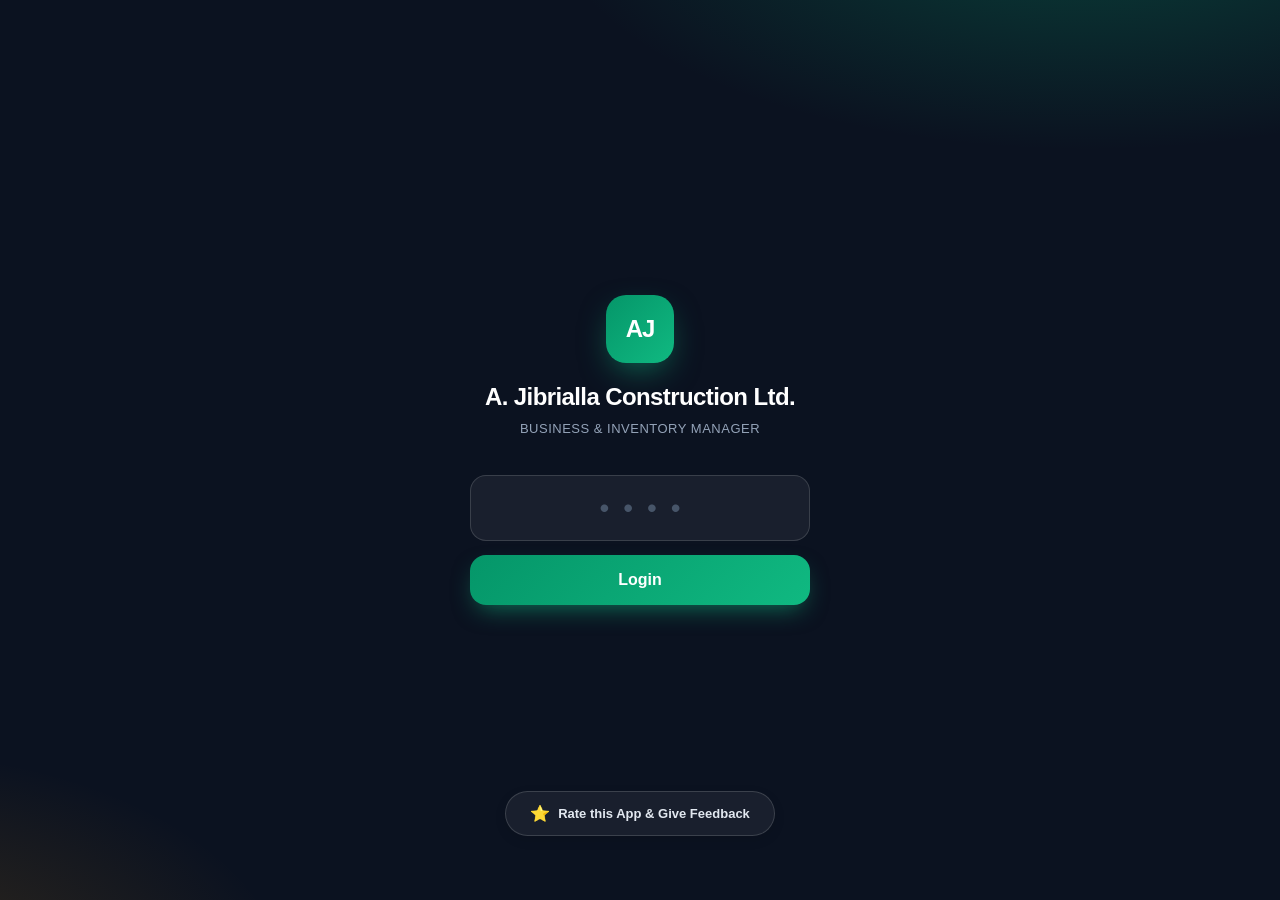
==== commit 436ec4b9: "Complete clean overwrite to fix syntax error" ====
--- a/index.html
+++ b/index.html
@@ -21,12 +21,30 @@
         .view { display: none; flex: 1; flex-direction: column; min-height: 0; }
         .view.active { display: flex; }
 
+        /* DARK MODE */
+        body.dark {
+            --bg: #0b1220; --surface: #131d33; --text: #f8fafc; --line: #334155; --muted: #94a3b8;
+            --shadow-sm: 0 1px 2px rgba(0,0,0,0.3); --shadow-md: 0 6px 20px -6px rgba(0,0,0,0.5);
+            --brand-soft: rgba(16,185,129,0.15); --danger-soft: rgba(220,38,38,0.15); --accent-soft: rgba(245,158,11,0.15);
+            --blue-soft: rgba(37,99,235,0.15);
+        }
+        body.dark .card, body.dark .modal-content, body.dark .list-item, body.dark .stat, body.dark .empty, body.dark .dialog-box { background: var(--surface); border-color: var(--line); }
+        body.dark .form-group input, body.dark .form-group select, body.dark textarea { background: #0f172a; color: #fff; border-color: #334155; }
+        body.dark .btn-outline { background: transparent; color: var(--text); }
+        body.dark .calc-box { background: rgba(16,185,129,0.1); border-color: #059669; }
+        body.dark .periods > div { background: #0f172a; }
+        body.dark .quick button { background: var(--surface); color: var(--text); }
+        body.dark .segmented { background: #0f172a; }
+        body.dark .segmented button.on { background: var(--surface); color: var(--text); }
+        body.dark .stock-tile { background: var(--brand-soft); border-color: #059669; }
+        body.dark .stock-tile.low { background: var(--danger-soft); border-color: var(--danger); }
+
         /* Login */
         #login-view { justify-content: center; align-items: center; padding: 24px; background: radial-gradient(900px 400px at 85% -10%, rgba(5,150,105,.35), transparent 60%), radial-gradient(700px 400px at -10% 110%, rgba(245,158,11,.18), transparent 60%), var(--ink); color: #fff; }
-        .login-card { width: 100%; max-width: 340px; text-align: center; }
+        .login-card { width: 100%; max-width: 340px; text-align: center; display: flex; flex-direction: column; align-items: center; justify-content: center; position: relative; height: 100%; }
         .brand-mark { width: 68px; height: 68px; border-radius: 20px; margin: 0 auto 20px; display: grid; place-items: center; font-weight: 800; font-size: 24px; letter-spacing: -1px; color: #fff; background: linear-gradient(135deg, var(--brand) 0%, #10b981 100%); box-shadow: 0 12px 32px -8px rgba(16,185,129,.55); }
         .login-card h1 { font-size: 24px; font-weight: 800; letter-spacing: -.6px; line-height: 1.2; }
-        .login-card .sub { font-size: 12px; font-weight: 600; color: #94a3b8; letter-spacing: 2px; text-transform: uppercase; margin: 6px 0 36px; }
+        .login-card .sub { font-size: 13px; font-weight: 500; color: #94a3b8; letter-spacing: 0.5px; margin-top: 8px; margin-bottom: 36px; }
         .pin-input { width: 100%; padding: 16px; font-size: 28px; text-align: center; letter-spacing: 14px; text-indent: 14px; border-radius: var(--radius); border: 1.5px solid rgba(255,255,255,.14); background: rgba(255,255,255,.06); color: #fff; margin-bottom: 14px; outline: none; transition: .2s; }
         .pin-input::placeholder { color: #475569; }
         .pin-input:focus { border-color: var(--brand); background: rgba(255,255,255,.1); box-shadow: 0 0 0 4px rgba(16,185,129,.2); }
@@ -50,9 +68,11 @@
         @keyframes rise { from { opacity: 0; transform: translateY(6px); } to { opacity: 1; transform: none; } }
 
         nav { position: fixed; bottom: 0; left: 0; right: 0; background: rgba(255,255,255,.94); backdrop-filter: blur(14px); -webkit-backdrop-filter: blur(14px); border-top: 1px solid var(--line); display: flex; padding: 8px 6px calc(8px + var(--safe-b)); z-index: 20; }
+        body.dark nav { background: rgba(19,29,51,.94); }
         .nav-btn { background: none; border: none; font-size: 10.5px; color: var(--muted); font-weight: 600; display: flex; flex-direction: column; align-items: center; gap: 4px; cursor: pointer; padding: 2px 0; flex: 1; transition: .2s; }
         .nav-btn .pill { width: 46px; height: 28px; border-radius: 14px; display: grid; place-items: center; transition: .2s; }
         .nav-btn.active { color: var(--brand-dark); }
+        body.dark .nav-btn.active { color: #6ee7b7; }
         .nav-btn.active .pill { background: var(--brand-soft); }
 
         /* Elements */
@@ -94,6 +114,7 @@
         .list-item.owing::before { background: var(--danger); }
         .list-item.curing::before { background: var(--blue); }
         .list-item.alert { background: #fffbeb; border-color: #fde68a; }
+        body.dark .list-item.alert { background: rgba(245,158,11,0.1); border-color: var(--warning); }
         .list-item.alert::before { background: var(--warning); }
         .list-item.neutral::before { background: #94a3b8; }
         .list-header { display: flex; justify-content: space-between; gap: 10px; font-weight: 700; font-size: 15px; margin-bottom: 3px; }
@@ -104,6 +125,7 @@
         .actions { display: flex; gap: 10px; margin-top: 12px; }
         .actions > a { flex: 1; text-decoration: none; display: block; }
         .actions button { width: 100%; padding: 11px; font-size: 13px; border-radius: 9px; cursor: pointer; background: #f1f5f9; color: var(--text); font-weight: 700; border: 1px solid var(--line); transition: .15s; }
+        body.dark .actions button { background: #0f172a; }
         .actions button:active { transform: scale(.98); }
         .actions button.wa { background: #25D366; color: #fff; border: none; }
         .empty { text-align: center; color: var(--muted); padding: 36px 16px; font-size: 14px; background: var(--surface); border: 1.5px dashed var(--line); border-radius: var(--radius); }
@@ -135,6 +157,7 @@
         .stat .dot.b { background: var(--blue-soft); color: var(--blue); }
         .stat h4 { font-size: 11px; color: var(--muted); font-weight: 700; text-transform: uppercase; letter-spacing: .4px; line-height: 1.2; }
         .stat .val { font-size: 18px; font-weight: 800; letter-spacing: -.5px; }
+
         .periods { display: grid; grid-template-columns: repeat(3, 1fr); gap: 8px; margin-bottom: 8px; }
         .periods > div { background: #f8fafc; border: 1px solid var(--line); border-radius: 12px; padding: 10px 8px; text-align: center; }
         .periods small { display: block; font-size: 10px; color: var(--muted); text-transform: uppercase; font-weight: 700; letter-spacing: .5px; }
@@ -149,7 +172,7 @@
         .breakeven { background: linear-gradient(135deg, var(--ink) 0%, var(--ink-3) 100%); color: #fff; border: none; }
         .breakeven h3, .breakeven h3 svg { color: #fff; }
         .pos { color: var(--brand-dark); } .neg { color: var(--danger); }
-        .stock-grid { display: grid; grid-template-columns: repeat(3, 1fr); gap: 10px; margin-bottom: 16px; text-align: center; }
+        .stock-grid { display: grid; grid-template-columns: 1fr 1fr; gap: 10px; margin-bottom: 16px; text-align: center; }
         .stock-tile { padding: 12px 6px; border-radius: 12px; border: 1px solid #bfe8d6; background: var(--brand-soft); }
         .stock-tile.low { background: var(--danger-soft); border-color: #f7bcbc; }
         .stock-tile .n { font-size: 22px; font-weight: 800; margin-top: 2px; letter-spacing: -.5px; }
@@ -158,13 +181,13 @@
         .stock-tile .w { font-size: 10px; color: var(--danger); font-weight: 800; margin-top: 2px; }
         .variance { background: var(--danger-soft); border: 1px solid #f7bcbc; padding: 12px; border-radius: 10px; margin-top: 12px; }
 
-        /* Bottom sheet & Modals */
-        .modal { display: none; position: fixed; inset: 0; background: rgba(11,18,32,.7); z-index: 1000; align-items: center; justify-content: center; backdrop-filter: blur(4px); -webkit-backdrop-filter: blur(4px); padding: 20px; }
+        /* Bottom sheet */
+        .modal { display: none; position: fixed; inset: 0; background: rgba(11,18,32,.6); z-index: 1000; align-items: center; justify-content: center; backdrop-filter: blur(4px); -webkit-backdrop-filter: blur(4px); padding: 20px; }
         .modal.active { display: flex; }
         .modal-content { background: #fff; border-radius: 24px; padding: 24px; width: 100%; max-width: 440px; max-height: 90vh; overflow-y: auto; box-shadow: var(--shadow-lg); animation: pop .2s ease; }
         @keyframes pop { from { transform: scale(0.9); opacity: 0; } to { transform: scale(1); opacity: 1; } }
         .modal-content h3 { margin-bottom: 18px; font-size: 18px; font-weight: 800; letter-spacing: -.3px; }
-        
+
         /* Toast */
         #toast-container { position: fixed; bottom: 90px; left: 50%; transform: translateX(-50%); z-index: 2000; display: flex; flex-direction: column; gap: 10px; width: 90%; max-width: 350px; pointer-events: none; }
         .toast { background: var(--ink); color: #fff; padding: 14px 20px; border-radius: 12px; font-size: 14px; font-weight: 600; box-shadow: var(--shadow-md); display: flex; align-items: center; gap: 10px; animation: slideUpToast 0.3s ease, fadeOut 0.3s ease 2.7s forwards; }
@@ -173,102 +196,35 @@
         @keyframes slideUpToast { from { transform: translateY(20px); opacity: 0; } to { transform: translateY(0); opacity: 1; } }
         @keyframes fadeOut { to { opacity: 0; transform: translateY(-10px); } }
 
-        @media (min-width: 700px) {
-            main { max-width: 640px; width: 100%; margin: 0 auto; }
-        }
         @media print {
-            /* 1. Unlock the page height and overflow */
-            html, body {
-                height: auto !important;
-                min-height: auto !important;
-                overflow: visible !important;
-                display: block !important;
-                background: #fff !important;
-            }
-            
-            /* 2. Hide all app navigation and non-printing elements */
-            header, nav, #toast-container, .dialog-overlay, .icon-btn, .btn, .actions, .back-link, .quick { 
-                display: none !important; 
-            }
-
-            /* 3. If printing a Modal (Receipt) */
+            html, body { height: auto !important; overflow: visible !important; display: block !important; background: #fff !important; }
+            header, nav, #toast-container, .dialog-overlay, .icon-btn, .btn, .actions, .back-link, .quick { display: none !important; }
             body.printing-modal #app-view, body.printing-modal #login-view { display: none !important; }
-            body.printing-modal #modal {
-                display: block !important;
-                position: static !important;
-                inset: auto !important;
-                background: transparent !important;
-                backdrop-filter: none !important;
-                padding: 0 !important;
-                margin: 0 !important;
-                width: 100% !important;
-                height: auto !important;
-            }
-            body.printing-modal #modal .modal-content {
-                display: block !important;
-                position: static !important;
-                box-shadow: none !important;
-                border: none !important;
-                max-height: none !important;
-                overflow: visible !important;
-                padding: 0 !important;
-                margin: 0 !important;
-                width: 100% !important;
-                max-width: 100% !important;
-            }
-            /* Hide buttons inside the printed modal */
+            body.printing-modal #modal { display: block !important; position: static !important; background: transparent !important; backdrop-filter: none !important; padding: 0 !important; margin: 0 !important; width: 100% !important; height: auto !important; }
+            body.printing-modal #modal .modal-content { display: block !important; position: static !important; box-shadow: none !important; border: none !important; max-height: none !important; overflow: visible !important; padding: 0 !important; margin: 0 !important; width: 100% !important; max-width: 100% !important; }
             body.printing-modal #modal button { display: none !important; }
-
-            /* 4. If printing a Page (Reports) */
             body.printing-page #modal { display: none !important; }
             body.printing-page #app-view { display: block !important; height: auto !important; }
             body.printing-page main { display: block !important; padding: 0 !important; overflow: visible !important; height: auto !important; }
-            
-            /* 5. Prevent page breaks inside cards */
-            .card { page-break-inside: avoid; }
+            .card { page-break-inside: avoid; box-shadow: none !important; border: 1px solid #ccc !important; }
         }
-    
-        /* --- DARK MODE --- */
-        body.dark {
-            --bg: #0b1220; --surface: #131d33; --text: #f8fafc; --line: #334155; --muted: #94a3b8;
-            --shadow-sm: 0 1px 2px rgba(0,0,0,0.3); --shadow-md: 0 6px 20px -6px rgba(0,0,0,0.5);
-            --brand-soft: rgba(16,185,129,0.15); --danger-soft: rgba(220,38,38,0.15); --accent-soft: rgba(245,158,11,0.15);
-            --blue-soft: rgba(37,99,235,0.15);
-        }
-        body.dark .card, body.dark .modal-content, body.dark .list-item, body.dark .stat, body.dark .empty, body.dark .dialog-box { background: var(--surface); border-color: var(--line); }
-        body.dark .form-group input, body.dark .form-group select, body.dark textarea { background: #0f172a; color: #fff; border-color: #334155; }
-        body.dark .btn-outline { background: transparent; color: var(--text); }
-        body.dark .calc-box { background: rgba(16,185,129,0.1); border-color: #059669; }
-        body.dark .periods > div { background: #0f172a; }
-        body.dark .quick button { background: var(--surface); color: var(--text); }
-        body.dark .segmented { background: #0f172a; }
-        body.dark .segmented button.on { background: var(--surface); color: var(--text); }
-        body.dark .stock-tile { background: var(--brand-soft); border-color: #059669; }
-        body.dark .stock-tile.low { background: var(--danger-soft); border-color: var(--danger); }
-
-</style>
+    </style>
 </head>
 <body>
 
     <!-- LOGIN VIEW -->
-    <div id="login-view" class="view active" style="position: relative; justify-content: center; align-items: center; padding: 24px;">
-        <div class="login-card" style="display: flex; flex-direction: column; align-items: center; justify-content: center; width: 100%; max-width: 340px; height: 100%;">
+    <div id="login-view" class="view active">
+        <div class="login-card">
+            <div class="brand-mark" id="login-logo">AJ</div>
+            <h1 id="login-title-text">Loading...</h1>
+            <div class="sub" id="login-sub-text">BUSINESS & INVENTORY MANAGER</div>
             
-            <!-- Top: Title & Description -->
-            <div style="text-align: center; margin-bottom: 40px;">
-                <div class="brand-mark" id="login-logo" style="margin: 0 auto 20px;">AJ</div>
-                <h1 id="login-title-text" style="font-size: 26px; font-weight: 800; letter-spacing: -0.6px; line-height: 1.2;">Loading...</h1>
-                <div class="sub" id="login-sub-text" style="font-size: 13px; font-weight: 500; color: #94a3b8; letter-spacing: 0.5px; margin-top: 8px;">BUSINESS & INVENTORY MANAGER</div>
-            </div>
-
-            <!-- Middle: Login Form -->
             <div style="width: 100%;">
                 <input type="password" id="pin-input" class="pin-input" placeholder="••••" maxlength="4" inputmode="numeric" autocomplete="off">
                 <button class="btn-primary" onclick="login()">Login</button>
                 <div id="login-error">Invalid PIN</div>
             </div>
 
-            <!-- Bottom: Rating Button -->
             <div style="position: absolute; bottom: 40px; left: 0; width: 100%; text-align: center; padding: 0 20px;">
                 <button onclick="openRating()" style="background: rgba(255,255,255,0.06); border: 1px solid rgba(255,255,255,0.15); color: #e2e8f0; padding: 12px 24px; border-radius: 24px; font-size: 13px; font-weight: 600; display: inline-flex; align-items: center; gap: 8px; cursor: pointer; transition: 0.2s; box-shadow: 0 4px 12px rgba(0,0,0,0.1);">
                     <span style="font-size: 16px;">⭐</span> Rate this App & Give Feedback
@@ -277,6 +233,7 @@
         </div>
     </div>
 
+    <!-- APP VIEW -->
     <div id="app-view" class="view">
         <header>
             <div class="hdr-brand">
@@ -287,7 +244,7 @@
                 </div>
             </div>
             <div class="hdr-actions">
-                <button class="icon-btn show" onclick="forceUpdate()" title="Clear Cache / Check for Updates" id="ib-update"></button>
+                <button class="icon-btn show" onclick="forceUpdate()" title="Clear Cache" id="ib-update"></button>
                 <button class="icon-btn show" onclick="exportJSON()" title="Backup Data" id="ib-backup"></button>
                 <button class="icon-btn" id="btn-settings" onclick="openSettings()" title="Settings"></button>
                 <button class="icon-btn show" onclick="logout()" title="Logout" id="ib-logout"></button>
@@ -297,7 +254,7 @@
         <nav id="bottom-nav"></nav>
     </div>
 
-    <!-- MODAL (Bottom Sheet for Forms) -->
+    <!-- MODAL -->
     <div id="modal" class="modal" onclick="if(event.target===this)closeModal()">
         <div class="modal-content" id="modal-body"></div>
     </div>
@@ -334,7 +291,18 @@
         </div>
     </div>
 
-    <!-- TOAST CONTAINER -->
+    <!-- DIALOG MODAL -->
+    <div id="dialog-overlay" class="modal" style="z-index: 10000;">
+        <div class="modal-content" style="text-align: center;">
+            <h3 id="dialog-title">Title</h3>
+            <p id="dialog-msg" style="font-size: 14px; color: var(--muted); margin-bottom: 24px;">Message</p>
+            <div class="row">
+                <button class="btn btn-outline" onclick="closeDialog()">Cancel</button>
+                <button class="btn btn-primary" id="dialog-confirm-btn">Confirm</button>
+            </div>
+        </div>
+    </div>
+
     <div id="toast-container"></div>
 
 <script>
@@ -359,12 +327,12 @@
             home: "Home", sales: "Sales", debts: "Debts", expenses: "Expenses", production: "Production", dashboard: "Dashboard",
             newSale: "New Sale", customer: "Customer Name", date: "Date", phone: "Phone Number", size: "Block Size", qty: "Quantity", price: "Price per Block (₦)", 
             delivery: "Delivery Charge (₦)", paid: "Amount Paid (₦)", save: "Save Sale", receipt: "Receipt", remind: "Remind on WhatsApp", pay: "Record Payment", 
-            amount: "Amount (₦)", balance: "Balance Owing", total: "Total Amount",
+            amount: "Amount (₦)", balance: "Balance Owing", total: "Total Amount", labourCost: "Labour Cost (₦)",
             newExpense: "New Expense", category: "Category", note: "Note", saveExpense: "Save Expense",
             wages: "Wages", repairs: "Machine Repairs", generator_fuel: "Generator Fuel", rent: "Rent", transport: "Transport", loaders: "Loaders", phone_data: "Phone/Data", other: "Other",
             newBatch: "Log Production Batch", worker: "Worker Name", blocksProduced: "Blocks Produced",
             cementBags: "Cement Bags Used", costPerBag: "Cost per Bag (₦)", sandCost: "Sand Cost (₦)", sandQty: "Sand Qty (Bags)",
-            labourCost: "Labour Cost (₦)", otherCost: "Water/Other Cost (₦)", breakages: "Breakages (Qty)",
+            otherCost: "Water/Other Cost (₦)", breakages: "Breakages (Qty)",
             curingLoss: "Curing Loss (Qty)", totalCost: "Total Batch Cost", costPerBlock: "Cost per Block",
             saveBatch: "Save Batch", markReady: "Mark as Ready", curing: "Curing", ready: "Ready",
             settings: "Settings", marginAlert: "Margin Alert (%)", fixedCosts: "Monthly Fixed Costs (₦)",
@@ -372,11 +340,11 @@
             cashInHand: "Cash in Hand", moneyOwed: "Owed to You", stockValue: "Stock Value", moneyYouOwe: "You Owe",
             topCustomers: "Top Customers", bestSizes: "Best Selling Sizes", marginWarning: "MARGIN WARNING: Selling below cost!",
             inventory: "Inventory", reports: "Reports & Backup", rawMaterials: "Raw Materials", finishedBlocks: "Finished Blocks",
-            cement: "Cement", sand: "Sand", , logPurchase: "Log Purchase", supplierName: "Supplier Name",
+            cement: "Cement", sand: "Sand", logPurchase: "Log Purchase", supplierName: "Supplier Name",
             lowStock: "LOW STOCK", varianceWarning: "VARIANCE WARNING: Expected vs Counted mismatch!",
             expected: "Expected", physicalCount: "Physical Count", stockCheck: "Stock Check",
             plReport: "Profit & Loss Report", month: "Month", revenue: "Revenue", cogs: "Cost of Goods Sold",
-            exportCSV: "Export CSV", exportJSON: "Share Backup File", importJSON: "Restore JSON",
+            exportCSV: "Export CSV", exportJSON: "Share Backup", importJSON: "Restore JSON",
             clearData: "Clear All Data", confirmClear: "Enter Owner PIN to clear ALL data:", wrongPin: "Incorrect PIN",
             profitMargins: "Profit per Block", logBreakage: "Log Breakage", breakageReason: "Reason/Notes", 
             salesHistory: "Sales History", noSalesYet: "No sales recorded yet.", broken: "Broken",
@@ -387,12 +355,12 @@
             home: "Gida", sales: "Tallace", debts: "Bashi", expenses: "Kashe-kashe", production: "Samarwa", dashboard: "Dashboard",
             newSale: "Sabuwar Sayarwa", customer: "Sunan Abokin Ciniki", date: "Kwanan Wata", phone: "Lambar Waya", size: "Girman Bulo", qty: "Yawa", price: "Farashin Bulo (₦)", 
             delivery: "Kudin Jigila (₦)", paid: "Kudin da aka Biya (₦)", save: "Ajiye", receipt: "Rasit", remind: "Tuna a WhatsApp", pay: "Yi Biyan Bashi", 
-            amount: "Kudi (₦)", balance: "Sauran Bashi", total: "Jimillar Kudi",
+            amount: "Kudi (₦)", balance: "Sauran Bashi", total: "Jimillar Kudi", labourCost: "Kudin Ma'aikata (₦)",
             newExpense: "Sabbin Kashe-kashe", category: "Rukuni", note: "Bayani", saveExpense: "Ajiye Kashewa",
-            wages: "Albashi", repairs: "Gyaran Injin", generator_, rent: "Kudin Gida", transport: "Jigila", loaders: "Loda", phone_data: "Waya/Data", other: "Sauran",
+            wages: "Albashi", repairs: "Gyaran Injin", generator_fuel: "Man Fetur", rent: "Kudin Gida", transport: "Jigila", loaders: "Loda", phone_data: "Waya/Data", other: "Sauran",
             newBatch: "Ajiye Yawan Bulo", worker: "Sunan Ma'aikaci", blocksProduced: "Yawan Bulo",
-            cementBags: "Buhun Siminti", costPerBag: "Kudin Buhu (₦)", sandCost: "Kudin Yashi (₦)", sandQty: "Yawan Yashi",
-            labourCost: "Kudin Ma'aikata (₦)", otherCost: "Kudin Ruwa/Sauran (₦)", breakages: "Karye",
+            cementBags: "Buhun Siminti", costPerBag: "Kudin Buhu (₦)", sandCost: "Kudin Yashi (₦)", sandQty: "Yawan Yashi (Buhu)",
+            otherCost: "Kudin Ruwa/Sauran (₦)", breakages: "Karye",
             curingLoss: "Asarar Jiyya", totalCost: "Jimlar Kudin Batch", costPerBlock: "Kudin Bulo Daya",
             saveBatch: "Ajiye Bulo", markReady: "Sanya a Shirye", curing: "Jiyya", ready: "Shirye",
             settings: "Saituna", marginAlert: "Gargadin Riba (%)", fixedCosts: "Kudin Watan Nan (₦)",
@@ -400,7 +368,7 @@
             cashInHand: "Kudi a Hannu", moneyOwed: "Bashin da ake bin ka", stockValue: "Darajar Kaya", moneyYouOwe: "Bashin da kake bi",
             topCustomers: "Manyan Abokan Ciniki", bestSizes: "Mafi Sayar da Bulo", marginWarning: "GARGAJIYA: Ana sayarwa kasa da kudin da aka kashe!",
             inventory: "Ajiya", reports: "Rahoto & Ajiya", rawMaterials: "Kayan Gini", finishedBlocks: "Bulon da aka gama",
-            cement: "Siminti", sand: "Yashi", , logPurchase: "Yi Rikodin Siyan Kaya", supplierName: "Sunan Mai Sayarwa",
+            cement: "Siminti", sand: "Yashi", logPurchase: "Yi Rikodin Siyan Kaya", supplierName: "Sunan Mai Sayarwa",
             lowStock: "KARANCIN KAYA", varianceWarning: "GARGAJIYA: Bambanci tsakanin lissafi da kidaya!",
             expected: "Wanda ake tsammani", physicalCount: "Kidaya ta Hannu", stockCheck: "Duba Ajiya",
             plReport: "Rahoton Riba da Asara", month: "Wata", revenue: "Kudin Shiga", cogs: "Kudin Kayan Sayarwa",
@@ -421,43 +389,39 @@
     if(settings.streak === undefined) settings.streak = 0;
     if(settings.lastOpenDate === undefined) settings.lastOpenDate = '';
     if(settings.bestDayAmount === undefined) settings.bestDayAmount = 0;
-    if(settings.lowCement === undefined) settings.lowCement = 50;
-    if(settings.lowSand === undefined) settings.lowSand = 5;
-    if(settings.lowFuel === undefined) settings.lowFuel = 20;
+    if(settings.reminderInterval === undefined) settings.reminderInterval = 0;
+    if(settings.mixCement === undefined) settings.mixCement = 50;
+    if(settings.mixSand === undefined) settings.mixSand = 500;
+    if(!settings.defaultPrices) settings.defaultPrices = {'4': 0, '6': 0, '9': 0};
+    if(!settings.creditLimits) settings.creditLimits = {};
 
     let sales = JSON.parse(localStorage.getItem('asad:sales')) || [];
     let payments = JSON.parse(localStorage.getItem('asad:customerPayments')) || [];
     let expenses = JSON.parse(localStorage.getItem('asad:expenses')) || [];
     let batches = JSON.parse(localStorage.getItem('asad:batches')) || [];
     let purchases = JSON.parse(localStorage.getItem('asad:purchases')) || [];
-    let stockAdjustments = JSON.parse(localStorage.getItem('asad:stockAdjustments')) || [];
     let breakagesLog = JSON.parse(localStorage.getItem('asad:breakages')) || [];
     let returns = JSON.parse(localStorage.getItem('asad:returns')) || [];
     let stockCounts = JSON.parse(localStorage.getItem('asad:stockCounts')) || {}; 
+    let stockAdjustments = JSON.parse(localStorage.getItem('asad:stockAdjustments')) || [];
     
     let currentUser = null; 
     let currentView = 'home';
     let currentDebtTab = 'customer'; 
     let currentRating = 0;
 
-
-    // --- UTC+1 (Nigeria) Time Helpers ---
     function getWATDate() {
         const now = new Date();
-        // Convert local time to UTC, then add 1 hour
-        const watTime = new Date(now.getTime() + (now.getTimezoneOffset() * 60000) + (1 * 3600000));
-        return watTime;
+        return new Date(now.getTime() + (now.getTimezoneOffset() * 60000) + (1 * 3600000));
     }
     function getTodayStr() {
         return getWATDate().toISOString().split('T')[0];
     }
 
     function saveData(key, data) { localStorage.setItem('asad:' + key, JSON.stringify(data)); }
-
     function formatNaira(num) { return '₦' + Number(num).toLocaleString(undefined, {minimumFractionDigits: 0, maximumFractionDigits: 2}); }
     function backBtn(to) { return `<button class="back-link" onclick="nav('${to}')">${ico('back')} ${i18n[settings.lang][to] || 'Back'}</button>`; }
 
-    // --- UI Helpers ---
     function showToast(msg, type = 'default') {
         const container = document.getElementById('toast-container');
         const toast = document.createElement('div');
@@ -470,8 +434,6 @@
 
     function showDialog(title, msg, onConfirm, isPrompt = false) {
         const overlay = document.getElementById('dialog-overlay');
-        
-        // Fallback to native browser dialogs if the HTML is missing or broken
         if (!overlay) {
             if (isPrompt) {
                 const val = prompt(title + "\n\n" + msg);
@@ -483,7 +445,6 @@
             }
             return;
         }
-
         document.getElementById('dialog-title').textContent = title;
         if (isPrompt) {
             document.getElementById('dialog-msg').innerHTML = `<input type="password" id="dialog-input" style="width:100%; padding:12px; border:1.5px solid var(--line); border-radius:8px; font-size:16px; text-align:center; margin-top:10px;" placeholder="••••">`;
@@ -491,11 +452,9 @@
         } else {
             document.getElementById('dialog-msg').innerHTML = msg;
         }
-        
         const confirmBtn = document.getElementById('dialog-confirm-btn');
         const newBtn = confirmBtn.cloneNode(true);
         confirmBtn.parentNode.replaceChild(newBtn, confirmBtn);
-        
         newBtn.onclick = () => {
             let val = isPrompt ? document.getElementById('dialog-input').value : true;
             closeDialog();
@@ -503,21 +462,92 @@
         };
         overlay.classList.add('active');
     }
-    function closeDialog() { 
-        const overlay = document.getElementById('dialog-overlay');
-        if(overlay) overlay.classList.remove('active'); 
-    }
-    function closeDialog() { document.getElementById('dialog-overlay').classList.remove('active'); }
+    function closeDialog() { const overlay = document.getElementById('dialog-overlay'); if(overlay) overlay.classList.remove('active'); }
     window.alert = (msg) => showToast(msg, 'default');
 
-    // --- Rating Logic ---
+    function checkStreak() {
+        const today = getTodayStr();
+        if (!settings.lastOpenDate) {
+            settings.lastOpenDate = today;
+            settings.streak = 1;
+            saveData('settings', settings);
+            return;
+        }
+        if (settings.lastOpenDate === today) return;
+        const last = new Date(settings.lastOpenDate);
+        const now = new Date(today);
+        const diffDays = Math.round((now - last) / (1000 * 60 * 60 * 24));
+        if (diffDays === 1) {
+            settings.streak += 1;
+            setTimeout(() => showToast(`🔥 ${settings.streak} Day Streak! Keep it up!`, 'success'), 1500);
+        } else if (diffDays > 1) {
+            settings.streak = 1; 
+        }
+        settings.lastOpenDate = today;
+        saveData('settings', settings);
+    }
+
+    let reminderTimer = null;
+    function setupReminders() {
+        if (reminderTimer) clearInterval(reminderTimer);
+        if (settings.reminderInterval && settings.reminderInterval > 0) {
+            if (Notification.permission === 'granted') {
+                reminderTimer = setInterval(() => {
+                    const now = new Date();
+                    if (now.getHours() >= 22 || now.getHours() < 6) return;
+                    if (document.visibilityState === 'hidden') {
+                        new Notification("🧱 Sales Reminder", { body: "Don't forget to log your recent block sales!" });
+                    } else {
+                        showToast("⏰ Reminder: Don't forget to log your sales!", "success");
+                    }
+                }, settings.reminderInterval * 60 * 60 * 1000);
+            }
+        }
+    }
+
+    function triggerConfetti() {
+        const canvas = document.createElement('canvas');
+        canvas.style.position = 'fixed'; canvas.style.top = '0'; canvas.style.left = '0';
+        canvas.style.width = '100vw'; canvas.style.height = '100vh';
+        canvas.style.pointerEvents = 'none'; canvas.style.zIndex = '99999';
+        document.body.appendChild(canvas);
+        const ctx = canvas.getContext('2d');
+        canvas.width = window.innerWidth; canvas.height = window.innerHeight;
+        let particles = [];
+        for(let i = 0; i < 120; i++) {
+            particles.push({ x: canvas.width / 2, y: canvas.height / 2, vx: (Math.random() - 0.5) * 20, vy: (Math.random() - 0.5) * 20 - 5, color: `hsl(${Math.random() * 360}, 100%, 60%)`, size: Math.random() * 8 + 4, life: 100 });
+        }
+        function draw() {
+            ctx.clearRect(0, 0, canvas.width, canvas.height);
+            particles.forEach(p => { p.x += p.vx; p.y += p.vy; p.vy += 0.4; p.life -= 1; ctx.fillStyle = p.color; ctx.fillRect(p.x, p.y, p.size, p.size); });
+            particles = particles.filter(p => p.life > 0);
+            if(particles.length > 0) requestAnimationFrame(draw); else canvas.remove();
+        }
+        draw();
+        if (navigator.vibrate) navigator.vibrate([100, 50, 100, 50, 200]);
+    }
+
+    async function forceUpdate() {
+        showDialog("Update App?", "This will download the latest version.\nYOUR STOCK, SALES, AND DEBTS WILL NOT BE DELETED.", async () => {
+            showToast('Clearing cache and updating...', 'success');
+            try {
+                if ('serviceWorker' in navigator) {
+                    const registrations = await navigator.serviceWorker.getRegistrations();
+                    for (let registration of registrations) { await registration.unregister(); }
+                }
+                const keys = await caches.keys();
+                for (let key of keys) { await caches.delete(key); }
+            } catch(e) { console.log('Cache clear error', e); }
+            setTimeout(() => { window.location.href = window.location.href.split('?')[0] + '?v=' + Date.now(); }, 1000);
+        });
+    }
+
     function openRating() {
         const bizName = settings.businessName || 'My Business';
         document.getElementById('rating-app-title').textContent = bizName;
         document.getElementById('rating-app-footer').textContent = bizName + ' (v1.0.0)';
         document.getElementById('rating-modal').classList.add('active');
     }
-
     function setStars(stars) {
         currentRating = stars;
         const starsEl = document.getElementById('rating-stars-main');
@@ -527,23 +557,143 @@
         }
         starsEl.innerHTML = display;
     }
-
     function sendFeedback() {
         if (currentRating === 0) return showToast('Please select a star rating first', 'err');
         const text = document.getElementById('feedback-text').value;
         const devPhone = "2347082762606"; 
-        const msg = encodeURIComponent(`Hello Asad Tech Concepts!\\n\\nApp Rating: ${currentRating} out of 5 stars ⭐\\n\\nFeedback: ${text || 'No extra text.'}\\n\\nBusiness: ${settings.businessName || 'N/A'}`);
-        
+        const msg = encodeURIComponent(`Hello Asad Tech Concepts!\n\nApp Rating: ${currentRating} out of 5 stars ⭐\n\nFeedback: ${text || 'No extra text.'}\n\nBusiness: ${settings.businessName || 'N/A'}`);
         closeRating();
         showToast('Thank you for your feedback!', 'success');
         setTimeout(() => { window.open(`https://wa.me/${devPhone}?text=${msg}`, '_blank'); }, 500);
     }
-
-    function closeRating() {
-        document.getElementById('rating-modal').classList.remove('active');
-    }
-
-    
+    function closeRating() { document.getElementById('rating-modal').classList.remove('active'); }
+
+    function login() {
+        const pin = document.getElementById('pin-input').value;
+        const err = document.getElementById('login-error');
+        if (pin === settings.ownerPin) { currentUser = 'owner'; err.style.display = 'none'; }
+        else if (pin === settings.staffPin) { currentUser = 'staff'; err.style.display = 'none'; }
+        else { err.style.display = 'block'; return; }
+        sessionStorage.setItem('asad:auth', currentUser);
+        loadApp();
+    }
+    function restoreSession() {
+        const savedUser = sessionStorage.getItem('asad:auth');
+        if (savedUser) { currentUser = savedUser; loadApp(); }
+    }
+    function loadApp() {
+        document.getElementById('login-view').classList.remove('active');
+        document.getElementById('app-view').classList.add('active');
+        document.getElementById('role-badge').textContent = currentUser === 'owner' ? 'Owner' : 'Staff';
+        document.getElementById('ib-update').innerHTML = ico('refresh');
+        document.getElementById('ib-backup').innerHTML = ico('update');
+        document.getElementById('ib-logout').innerHTML = ico('logout');
+        document.getElementById('btn-settings').innerHTML = ico('settings');
+        const owner = currentUser === 'owner';
+        document.getElementById('btn-settings').classList.toggle('show', owner);
+        document.getElementById('pin-input').value = '';
+        const bizName = settings.businessName || 'My Business';
+        document.title = bizName;
+        document.getElementById('app-title').textContent = bizName;
+        buildNav();
+        nav(owner ? 'dashboard' : 'home');
+    }
+    function logout() {
+        currentUser = null;
+        sessionStorage.removeItem('asad:auth');
+        document.getElementById('app-view').classList.remove('active');
+        document.getElementById('login-view').classList.add('active');
+    }
+    function buildNav() {
+        const navEl = document.getElementById('bottom-nav');
+        const t = i18n[settings.lang];
+        const item = (v, icon) => `<button class="nav-btn" data-view="${v}" onclick="nav('${v}')"><span class="pill">${ico(icon)}</span>${t[v]}</button>`;
+        let html = currentUser === 'owner' ? item('dashboard', 'dashboard') : item('home', 'home');
+        html += item('sales', 'sales') + item('production', 'production') + item('expenses', 'expenses') + item('debts', 'debts');
+        navEl.innerHTML = html;
+    }
+    function nav(view) {
+        currentView = view;
+        const tabFor = { inventory: currentUser === 'owner' ? 'dashboard' : 'home', reports: 'dashboard' };
+        const activeTab = tabFor[view] || view;
+        document.querySelectorAll('.nav-btn').forEach(b => b.classList.toggle('active', b.dataset.view === activeTab));
+        const main = document.getElementById('main-content');
+        main.innerHTML = '';
+        main.scrollTop = 0;
+        if (view === 'home') renderHome(main);
+        else if (view === 'dashboard') renderDashboard(main);
+        else if (view === 'sales') renderSales(main);
+        else if (view === 'production') renderProduction(main);
+        else if (view === 'expenses') renderExpenses(main);
+        else if (view === 'debts') renderDebts(main);
+        else if (view === 'inventory') renderInventory(main);
+        else if (view === 'reports') renderReports(main);
+    }
+
+    function openSettings() {
+        const t = i18n[settings.lang];
+        document.getElementById('modal-body').innerHTML = `
+            <h3>${t.settings}</h3>
+            <div class="form-group">
+                <label>${t.language} / Harshe</label>
+                <select id="set-lang">
+                    <option value="en" ${settings.lang === 'en' ? 'selected' : ''}>English</option>
+                    <option value="ha" ${settings.lang === 'ha' ? 'selected' : ''}>Hausa</option>
+                </select>
+            </div>
+            <div class="form-group" style="display:flex; justify-content:space-between; align-items:center; background:var(--bg); padding:12px; border-radius:8px;">
+                <label style="margin:0; font-size:14px; font-weight:700;">Dark Mode</label>
+                <input type="checkbox" id="set-dark-mode" style="width:20px; height:20px;" ${settings.darkMode ? 'checked' : ''}>
+            </div>
+            <div class="eyebrow">Default Selling Prices (₦)</div>
+            <div class="row">
+                <div class="form-group"><label>4" Block</label><input type="number" id="set-price-4" value="${settings.defaultPrices['4'] || 0}"></div>
+                <div class="form-group"><label>6" Block</label><input type="number" id="set-price-6" value="${settings.defaultPrices['6'] || 0}"></div>
+                <div class="form-group"><label>9" Block</label><input type="number" id="set-price-9" value="${settings.defaultPrices['9'] || 0}"></div>
+            </div>
+            <div class="eyebrow">Standard Mix Ratios</div>
+            <div class="row">
+                <div class="form-group"><label>Blocks per Cement Bag</label><input type="number" id="set-mix-cement" value="${settings.mixCement}"></div>
+                <div class="form-group"><label>Blocks per Sand Bag</label><input type="number" id="set-mix-sand" value="${settings.mixSand}"></div>
+            </div>
+            <div class="form-group" style="margin-top:16px;">
+                <label>Sales Reminder</label>
+                <select id="set-reminder">
+                    <option value="0" ${settings.reminderInterval == 0 ? 'selected' : ''}>Off</option>
+                    <option value="1" ${settings.reminderInterval == 1 ? 'selected' : ''}>Every 1 Hour</option>
+                    <option value="2" ${settings.reminderInterval == 2 ? 'selected' : ''}>Every 2 Hours</option>
+                    <option value="4" ${settings.reminderInterval == 4 ? 'selected' : ''}>Every 4 Hours</option>
+                </select>
+            </div>
+            <div class="row">
+                <div class="form-group"><label>${t.marginAlert}</label><input type="number" id="set-margin" value="${settings.marginAlertPct}"></div>
+                <div class="form-group"><label>${t.fixedCosts}</label><input type="number" id="set-fixed" value="${settings.fixedCostsMonthly}"></div>
+            </div>
+            <div class="eyebrow">Low Stock Thresholds</div>
+            <div class="row">
+                <div class="form-group"><label>${t.cement}</label><input type="number" id="set-low-cement" value="${settings.lowCement}"></div>
+                <div class="form-group"><label>${t.sand}</label><input type="number" id="set-low-sand" value="${settings.lowSand}"></div>
+            </div>
+            <div class="eyebrow">Custom Expense Categories</div>
+            <div class="row">
+                <div class="form-group" style="flex:2;"><input type="text" id="set-new-expense" placeholder="e.g. Truck Hire"></div>
+                <div class="form-group" style="flex:1;"><button class="btn btn-outline" style="margin-top:0;" onclick="addExpenseCategory()">Add</button></div>
+            </div>
+            <div class="form-group" style="display:flex; justify-content:space-between; align-items:center;">
+                <label style="margin:0; font-size:14px; font-weight:700;">Security PINs</label>
+            </div>
+            <div class="row">
+                <div class="form-group"><label>Owner PIN</label><input type="password" id="set-owner-pin" maxlength="4" value="${settings.ownerPin}"></div>
+                <div class="form-group"><label>Staff PIN</label><input type="password" id="set-staff-pin" maxlength="4" value="${settings.staffPin}"></div>
+            </div>
+            <button class="btn" onclick="saveSettings()">${t.saveSettings}</button>
+            <button class="btn btn-outline" style="margin-top:10px;" onclick="openDirectory()">📂 Customer & Supplier Directory</button>
+            <button class="btn btn-outline" style="margin-top:10px;" onclick="closeModal()">Cancel</button>
+            <button class="btn btn-danger" style="margin-top:22px;" onclick="clearAllData()">${t.clearData}</button>
+        `;
+        document.getElementById('modal').classList.add('active');
+    }
+
     function addExpenseCategory() {
         const val = document.getElementById('set-new-expense').value.trim();
         if (!val) return;
@@ -557,284 +707,39 @@
         }
     }
 
-
-    function printDocument() {
-        if (document.getElementById('modal').classList.contains('active')) {
-            document.body.classList.add('printing-modal');
-        } else {
-            document.body.classList.add('printing-page');
-        }
-        
-        // Give the browser 100ms to apply the print CSS before opening the dialog
-        setTimeout(() => {
-            window.print();
-            setTimeout(() => {
-                document.body.classList.remove('printing-modal');
-                document.body.classList.remove('printing-page');
-            }, 500);
-        }, 100);
-    }
-    
-    // Ensure cleanup happens even if print is cancelled
-    window.onafterprint = () => {
-        document.body.classList.remove('printing-modal');
-        document.body.classList.remove('printing-page');
-    };
-
-
-
-    function setCreditLimit(custName, currentLimit) {
-        showDialog("Set Credit Limit", `Enter maximum debt allowed for ${custName} (₦). Enter 0 for no limit.`, (val) => {
-            const lim = parseFloat(val) || 0;
-            settings.creditLimits[custName] = lim;
-            saveData('settings', settings);
-            showToast('Credit limit updated', 'success');
-            // Refresh the directory modal
-            openDirectory();
-        }, true);
-        // Pre-fill the prompt
-        setTimeout(() => {
-            const input = document.getElementById('dialog-input');
-            if(input) input.value = currentLimit || '';
-        }, 100);
-    }
-
-    function openDirectory() {
-        const uniqueCustomers = {};
-        sales.forEach(s => { if(s.customerName && s.customerName !== 'Walk-in') uniqueCustomers[s.customerName] = s.customerPhone; });
-        
-        const uniqueSuppliers = [...new Set(purchases.map(p => p.supplierName).filter(n => n && n !== 'Unknown'))];
-
-        let custHtml = Object.keys(uniqueCustomers).map(c => {
-            const limit = settings.creditLimits[c] || 0;
-            const limitText = limit > 0 ? `Limit: ${formatNaira(limit)}` : 'No Limit';
-            const totalOwed = sales.filter(s => s.customerName === c).reduce((sum, s) => sum + s.balanceOwing, 0);
-            
-            return `
-            <div class="list-item neutral" style="padding:12px; margin-bottom:8px;">
-                <div class="list-header"><span>${c}</span> <span style="font-size:12px; color:var(--muted);">${uniqueCustomers[c] || 'No phone'}</span></div>
-                <div class="list-sub" style="font-size:11px; margin-top:4px;">
-                    Owed: <strong style="color:${totalOwed > 0 ? 'var(--danger)' : 'var(--brand)'}">${formatNaira(totalOwed)}</strong> · ${limitText}
-                    <button class="btn-outline" style="padding:2px 6px; font-size:10px; margin-left:6px; border-radius:4px;" onclick="setCreditLimit('${c.replace(/'/g, "\'")}', ${limit})">Edit Limit</button>
-                </div>
-                ${uniqueCustomers[c] ? `<div class="actions" style="margin-top:8px;">
-                    <a href="tel:${uniqueCustomers[c]}" style="flex:1; text-decoration:none;"><button class="btn-outline" style="width:100%; padding:6px; font-size:12px;">📞 Call</button></a>
-                    <a href="https://wa.me/${uniqueCustomers[c].replace(/^0/, '234')}" target="_blank" style="flex:1; text-decoration:none;"><button class="wa" style="width:100%; padding:6px; font-size:12px; border:none; border-radius:6px;">WhatsApp</button></a>
-                    <button class="btn" style="flex:1; padding:6px; font-size:12px;" onclick="startSaleForCustomer('${c.replace(/'/g, "\'")}', '${uniqueCustomers[c].replace(/'/g, "\'")}')">+ Sale</button>
-                </div>` : ''}
-            </div>
-        `}).join('');
-
-        let suppHtml = uniqueSuppliers.map(s => `
-            <div class="list-item neutral" style="padding:12px; margin-bottom:8px;">
-                <div class="list-header"><span>${s}</span></div>
-            </div>
-        `).join('');
-
-        document.getElementById('modal-body').innerHTML = `
-            <h3>Directory</h3>
-            <div class="segmented">
-                <button class="on" id="dir-tab-cust" onclick="switchDirTab('cust')">Customers (${Object.keys(uniqueCustomers).length})</button>
-                <button id="dir-tab-supp" onclick="switchDirTab('supp')">Suppliers (${uniqueSuppliers.length})</button>
-            </div>
-            <div id="dir-content-cust" style="max-height: 50vh; overflow-y:auto;">${custHtml || '<p style="text-align:center; color:var(--muted); font-size:13px;">No customers yet.</p>'}</div>
-            <div id="dir-content-supp" style="display:none; max-height: 50vh; overflow-y:auto;">${suppHtml || '<p style="text-align:center; color:var(--muted); font-size:13px;">No suppliers yet.</p>'}</div>
-            <button class="btn btn-outline" style="margin-top:16px;" onclick="closeModal()">Close</button>
-        `;
-        document.getElementById('modal').classList.add('active');
-    }
-
-    function switchDirTab(tab) {
-        document.getElementById('dir-tab-cust').classList.toggle('on', tab === 'cust');
-        document.getElementById('dir-tab-supp').classList.toggle('on', tab === 'supp');
-        document.getElementById('dir-content-cust').style.display = tab === 'cust' ? 'block' : 'none';
-        document.getElementById('dir-content-supp').style.display = tab === 'supp' ? 'block' : 'none';
-    }
-
-// --- Clear Cache ---
-    async function forceUpdate() {
-        showDialog("Update App?", "This will download the latest version.\nYOUR STOCK, SALES, AND DEBTS WILL NOT BE DELETED.", async () => {
-            showToast('Clearing cache and updating...', 'success');
-            try {
-                if ('serviceWorker' in navigator) {
-                    const registrations = await navigator.serviceWorker.getRegistrations();
-                    for (let registration of registrations) { await registration.unregister(); }
-                }
-                const keys = await caches.keys();
-                for (let key of keys) { await caches.delete(key); }
-            } catch(e) { console.log('Cache clear error', e); }
-            
-            setTimeout(() => {
-                // Force a hard reload bypassing all caches
-                window.location.href = window.location.href.split('?')[0] + '?v=' + Date.now();
-            }, 1000);
-        });
-    }
-
-    // --- Auth & Navigation ---
-    function login() {
-        const pin = document.getElementById('pin-input').value;
-        const err = document.getElementById('login-error');
-        if (pin === settings.ownerPin) { currentUser = 'owner'; err.style.display = 'none'; }
-        else if (pin === settings.staffPin) { currentUser = 'staff'; err.style.display = 'none'; }
-        else { err.style.display = 'block'; return; }
-        
-        sessionStorage.setItem('asad:auth', currentUser);
-        loadApp();
-    }
-
-    function restoreSession() {
-        const savedUser = sessionStorage.getItem('asad:auth');
-        if (savedUser) { currentUser = savedUser; loadApp(); }
-    }
-
-    function loadApp() {
-        document.getElementById('login-view').classList.remove('active');
-        document.getElementById('app-view').classList.add('active');
-        document.getElementById('role-badge').textContent = currentUser === 'owner' ? 'Owner' : 'Staff';
-
-        document.getElementById('ib-update').innerHTML = ico('refresh');
-        document.getElementById('ib-backup').innerHTML = ico('update');
-        document.getElementById('ib-logout').innerHTML = ico('logout');
-        document.getElementById('btn-settings').innerHTML = ico('settings');
-        const owner = currentUser === 'owner';
-        document.getElementById('btn-settings').classList.toggle('show', owner);
-
-        document.getElementById('pin-input').value = '';
-        buildNav();
-        nav(owner ? 'dashboard' : 'home');
-    }
-
-    function logout() {
-        currentUser = null;
-        sessionStorage.removeItem('asad:auth');
-        document.getElementById('app-view').classList.remove('active');
-        document.getElementById('login-view').classList.add('active');
-    }
-
-    function buildNav() {
-        const navEl = document.getElementById('bottom-nav');
-        const t = i18n[settings.lang];
-        const item = (v, icon) => `<button class="nav-btn" data-view="${v}" onclick="nav('${v}')"><span class="pill">${ico(icon)}</span>${t[v]}</button>`;
-        let html = currentUser === 'owner' ? item('dashboard', 'dashboard') : item('home', 'home');
-        html += item('sales', 'sales') + item('production', 'production') + item('expenses', 'expenses') + item('debts', 'debts');
-        navEl.innerHTML = html;
-    }
-
-    function nav(view) {
-        currentView = view;
-        const tabFor = { inventory: currentUser === 'owner' ? 'dashboard' : 'home', reports: 'dashboard' };
-        const activeTab = tabFor[view] || view;
-        document.querySelectorAll('.nav-btn').forEach(b => b.classList.toggle('active', b.dataset.view === activeTab));
-        const main = document.getElementById('main-content');
-        main.innerHTML = '';
-        main.scrollTop = 0;
-        
-        if (view === 'home') renderHome(main);
-        else if (view === 'dashboard') renderDashboard(main);
-        else if (view === 'sales') renderSales(main);
-        else if (view === 'production') renderProduction(main);
-        else if (view === 'expenses') renderExpenses(main);
-        else if (view === 'debts') renderDebts(main);
-        else if (view === 'inventory') renderInventory(main);
-        else if (view === 'reports') renderReports(main);
-    }
-
-    // --- Settings Modal ---
-    function openSettings() {
-        const t = i18n[settings.lang];
-        document.getElementById('modal-body').innerHTML = `
-            <h3>${t.settings}</h3>
-            <div class="form-group">
-                <label>${t.language} / Harshe</label>
-                <select id="set-lang">
-                    <option value="en" ${settings.lang === 'en' ? 'selected' : ''}>English</option>
-                    <option value="ha" ${settings.lang === 'ha' ? 'selected' : ''}>Hausa</option>
-                </select>
-            </div>
-            <div class="form-group">
-                <label>${t.marginAlert}</label>
-                <input type="number" id="set-margin" value="${settings.marginAlertPct}">
-            </div>
-            <div class="form-group">
-                <label>${t.fixedCosts}</label>
-                <input type="number" id="set-fixed" value="${settings.fixedCostsMonthly}">
-            </div>
-            <div class="eyebrow">Low Stock Thresholds</div>
-            <div class="row">
-                <div class="form-group"><label>${t.cement}</label><input type="number" id="set-low-cement" value="${settings.lowCement}"></div>
-                <div class="form-group"><label>${t.sand}</label><input type="number" id="set-low-sand" value="${settings.lowSand}"></div>
-                <div class="form-group"><label>${t.fuel}</label><input type="number" id="set-low-fuel" value="${settings.lowFuel}"></div>
-            </div>
-            <div class="eyebrow">Custom Expense Categories</div>
-            <div class="row">
-                <div class="form-group" style="flex:2;"><input type="text" id="set-new-expense" placeholder="e.g. Truck Hire, Tarp"></div>
-                <div class="form-group" style="flex:1;"><button class="btn btn-outline" style="margin-top:0;" onclick="addExpenseCategory()">Add</button></div>
-            </div>
-            <div class="form-group" style="display:flex; justify-content:space-between; align-items:center; margin-top:20px; background:var(--bg); padding:12px; border-radius:8px;">
-                <label style="margin:0; font-size:14px; font-weight:700;">Dark Mode</label>
-                <input type="checkbox" id="set-dark-mode" style="width:20px; height:20px;" ${settings.darkMode ? 'checked' : ''}>
-            </div>
-            <div class="eyebrow">Default Selling Prices (₦)</div>
-            <div class="row">
-                <div class="form-group"><label>4" Block</label><input type="number" id="set-price-4" value="${settings.defaultPrices['4'] || 0}"></div>
-                <div class="form-group"><label>6" Block</label><input type="number" id="set-price-6" value="${settings.defaultPrices['6'] || 0}"></div>
-                <div class="form-group"><label>9" Block</label><input type="number" id="set-price-9" value="${settings.defaultPrices['9'] || 0}"></div>
-            </div>
-            <div class="eyebrow">Standard Mix Ratios</div>
-            <div class="row">
-                <div class="form-group"><label>Blocks per Cement Bag</label><input type="number" id="set-mix-cement" value="${settings.mixCement}"></div>
-                <div class="form-group"><label>Blocks per Sand Trip</label><input type="number" id="set-mix-sand" value="${settings.mixSand}"></div>
-            </div>
-            <div class="form-group" style="margin-top:16px;">
-                <label>Sales Reminder Notification</label>
-                <select id="set-reminder">
-                    <option value="0" ${settings.reminderInterval == 0 ? 'selected' : ''}>Off</option>
-                    <option value="1" ${settings.reminderInterval == 1 ? 'selected' : ''}>Every 1 Hour</option>
-                    <option value="2" ${settings.reminderInterval == 2 ? 'selected' : ''}>Every 2 Hours</option>
-                    <option value="4" ${settings.reminderInterval == 4 ? 'selected' : ''}>Every 4 Hours</option>
-                    <option value="8" ${settings.reminderInterval == 8 ? 'selected' : ''}>Every 8 Hours</option>
-                </select>
-                <p style="font-size:11px; color:var(--muted); margin-top:4px;">Note: Reminders work while the app is running in the background. If you swipe the app away, Android stops the timer.</p>
-            </div>
-            <button class="btn btn-outline" style="margin-top:16px;" onclick="openDirectory()">📂 Customer & Supplier Directory</button>
-            <button class="btn" style="margin-top:16px;" onclick="saveSettings()">${t.saveSettings}</button>
-            <button class="btn btn-outline" style="margin-top:10px;" onclick="closeModal()">Cancel</button>
-            <button class="btn btn-danger" style="margin-top:22px;" onclick="clearAllData()">${t.clearData}</button>
-        `;
-        document.getElementById('modal').classList.add('active');
-    }
-
     function saveSettings() {
         const newLang = document.getElementById('set-lang').value;
         const langChanged = newLang !== settings.lang;
+        settings.lang = newLang;
         
-        settings.lang = newLang;
         settings.darkMode = document.getElementById('set-dark-mode').checked;
-        checkStreak();
-    setupReminders();
-    if(settings.darkMode) document.body.classList.add('dark');
+        if(settings.darkMode) document.body.classList.add('dark');
         else document.body.classList.remove('dark');
         
+        settings.reminderInterval = parseInt(document.getElementById('set-reminder').value);
+        if (settings.reminderInterval > 0 && Notification.permission !== 'granted') {
+            Notification.requestPermission().then(perm => { if (perm === 'granted') setupReminders(); });
+        } else { setupReminders(); }
+
+        settings.mixCement = parseInt(document.getElementById('set-mix-cement').value) || 50;
+        settings.mixSand = parseInt(document.getElementById('set-mix-sand').value) || 500;
         settings.defaultPrices = {
             '4': parseFloat(document.getElementById('set-price-4').value) || 0,
             '6': parseFloat(document.getElementById('set-price-6').value) || 0,
             '9': parseFloat(document.getElementById('set-price-9').value) || 0
         };
-        settings.mixCement = parseInt(document.getElementById('set-mix-cement').value) || 50;
-        settings.mixSand = parseInt(document.getElementById('set-mix-sand').value) || 500;
         settings.marginAlertPct = parseFloat(document.getElementById('set-margin').value) || 0;
         settings.fixedCostsMonthly = parseFloat(document.getElementById('set-fixed').value) || 0;
         settings.lowCement = parseFloat(document.getElementById('set-low-cement').value) || 0;
         settings.lowSand = parseFloat(document.getElementById('set-low-sand').value) || 0;
-        settings.lowFuel = parseFloat(document.getElementById('set-low-fuel').value) || 0;
+        settings.ownerPin = document.getElementById('set-owner-pin').value || settings.ownerPin;
+        settings.staffPin = document.getElementById('set-staff-pin').value || settings.staffPin;
         
         saveData('settings', settings);
         closeModal();
-        
         if (langChanged) { buildNav(); }
         nav(currentView);
-        showToast('Settings saved successfully', 'success');
+        showToast('Settings saved', 'success');
     }
 
     function clearAllData() {
@@ -851,7 +756,6 @@
         }, true);
     }
 
-    // --- Views ---
     function renderHome(main) {
         const t = i18n[settings.lang];
         main.innerHTML = `
@@ -878,8 +782,8 @@
     function renderDashboard(main) {
         if (currentUser !== 'owner') return nav('home');
         const t = i18n[settings.lang];
-        const today = new Date();
-        const todayStr = today.toISOString().split('T')[0];
+        const today = getWATDate();
+        const todayStr = getTodayStr();
         const weekAgo = new Date(today.getTime() - 7*24*60*60*1000).toISOString().split('T')[0];
         const monthAgo = new Date(today.getTime() - 30*24*60*60*1000).toISOString().split('T')[0];
 
@@ -891,8 +795,9 @@
         
         const cashIn = sales.reduce((sum, s) => sum + s.amountPaidAtSale, 0) + payments.reduce((sum, p) => sum + p.amount, 0);
         const cashInHand = cashIn - allExpenses;
-        const moneyOwedToOwner = sales.reduce((sum, s) => sum + s.balanceOwing, 0);
+        const moneyOwedToOwner = sales.filter(s => !s.writtenOff).reduce((sum, s) => sum + s.balanceOwing, 0);
         const moneyYouOwe = purchases.reduce((sum, p) => sum + Math.max(0, p.cost - (p.amountPaid || 0)), 0);
+        
         let unsoldValue = 0;
         ['4', '6', '9'].forEach(sz => {
             const readyBatches = batches.filter(b => b.size === sz && b.status === 'ready');
@@ -904,97 +809,24 @@
             unsoldValue += remaining * getAvgCost(sz);
         });
 
-        // Calculate raw stock for alerts
-        const cementPurchased = purchases.filter(p=>p.material==='cement').reduce((s,p)=>s+p.qty,0);
-        const cementUsed = batches.reduce((s,b)=>s+(b.cementBags||0),0);
-        const cementAdj = stockAdjustments.filter(a=>a.material==='cement').reduce((s,a)=>s+a.qty,0);
-        const cementStock = cementPurchased - cementUsed + cementAdj;
-
-        const sandPurchased = purchases.filter(p=>p.material==='sand').reduce((s,p)=>s+p.qty,0);
-        const sandUsed = batches.reduce((s,b)=>s+(b.sandQty||0),0);
-        const sandAdj = stockAdjustments.filter(a=>a.material==='sand').reduce((s,a)=>s+a.qty,0);
-        const sandStock = sandPurchased - sandUsed + sandAdj;
-
-        
-
-        let lowStockHtml = '';
-        if (cementStock <= settings.lowCement) lowStockHtml += `<div class="list-item alert" style="margin-bottom:8px;"><div class="list-header"><span>🪨 Cement</span><span>${cementStock} bags left</span></div><div class="list-sub">LOW STOCK ALERT</div></div>`;
-        if (sandStock <= settings.lowSand) lowStockHtml += `<div class="list-item alert" style="margin-bottom:8px;"><div class="list-header"><span>🏖️ Sand</span><span>${sandStock} bags left</span></div><div class="list-sub">LOW STOCK ALERT</div></div>`;
-        
-        let alertWrapper = '';
-        if (lowStockHtml) {
-            const isCollapsed = localStorage.getItem('asad:alertsCollapsed') === 'true';
-            const displayStyle = isCollapsed ? 'none' : 'block';
-            const iconState = isCollapsed ? '▼' : '▲';
-            alertWrapper = `
-                <div style="margin-bottom:16px;">
-                    <div class="section-title neg" onclick="toggleAlerts()" style="margin-top:0; margin-bottom:0; cursor:pointer; display:flex; justify-content:space-between; align-items:center; background:var(--danger-soft); padding:12px 16px; border-radius:12px; border:1px solid #f7bcbc;">
-                        <span style="display:flex; align-items:center; gap:8px;">${ico('alert')} Low Stock Alerts</span>
-                        <span id="alert-toggle-icon" style="font-size:12px;">${iconState}</span>
-                    </div>
-                    <div id="alert-list-container" style="display:${displayStyle}; margin-top:12px;">
-                        ${lowStockHtml}
-                    </div>
-                </div>
-            `;
-        }
-
-
-        // Expense Breakdown Chart (Current Month)
-        const currentMonthExp = expenses.filter(e => e.date.startsWith(todayStr.substring(0,7)));
-        const totalExpAmt = currentMonthExp.reduce((sum, e) => sum + e.amount, 0);
-        const expByCat = {};
-        currentMonthExp.forEach(e => { expByCat[e.category] = (expByCat[e.category] || 0) + e.amount; });
-        
-        let expChartHtml = '';
-        if (totalExpAmt > 0) {
-            Object.keys(expByCat).sort((a,b)=>expByCat[b]-expByCat[a]).forEach(cat => {
-                const pct = (expByCat[cat] / totalExpAmt) * 100;
-                const catName = i18n[settings.lang][cat] || cat;
-                expChartHtml += `
-                    <div style="margin-bottom:12px;">
-                        <div style="display:flex; justify-content:space-between; font-size:12px; font-weight:700; margin-bottom:4px;">
-                            <span style="text-transform:capitalize;">${catName}</span>
-                            <span>${formatNaira(expByCat[cat])} (${pct.toFixed(0)}%)</span>
-                        </div>
-                        <div style="height:8px; background:var(--line); border-radius:4px; overflow:hidden;">
-                            <div style="height:100%; width:${pct}%; background:var(--danger); border-radius:4px;"></div>
-                        </div>
-                    </div>
-                `;
-            });
-        } else {
-            expChartHtml = '<p style="font-size:13px; color:var(--muted);">No expenses logged this month.</p>';
-        }
-
         const dayRev = sales.filter(s => s.date === todayStr).reduce((sum, s) => sum + s.totalAmount, 0);
         const weekRev = sales.filter(s => s.date >= weekAgo).reduce((sum, s) => sum + s.totalAmount, 0);
         const monthRev = sales.filter(s => s.date >= monthAgo).reduce((sum, s) => sum + s.totalAmount, 0);
 
-        // Month-over-Month Calculation
         const currentMonth = today.getMonth();
         const currentYear = today.getFullYear();
-        const thisMonthRev = sales.filter(s => {
-            const d = new Date(s.date);
-            return d.getMonth() === currentMonth && d.getFullYear() === currentYear;
-        }).reduce((sum, s) => sum + s.totalAmount, 0);
-
+        const thisMonthRev = sales.filter(s => { const d = new Date(s.date); return d.getMonth() === currentMonth && d.getFullYear() === currentYear; }).reduce((sum, s) => sum + s.totalAmount, 0);
         const lastMonthDate = new Date(currentYear, currentMonth - 1, 1);
         const lastMonth = lastMonthDate.getMonth();
         const lastMonthYear = lastMonthDate.getFullYear();
-        const lastMonthRev = sales.filter(s => {
-            const d = new Date(s.date);
-            return d.getMonth() === lastMonth && d.getFullYear() === lastMonthYear;
-        }).reduce((sum, s) => sum + s.totalAmount, 0);
+        const lastMonthRev = sales.filter(s => { const d = new Date(s.date); return d.getMonth() === lastMonth && d.getFullYear() === lastMonthYear; }).reduce((sum, s) => sum + s.totalAmount, 0);
 
         let momChangeHtml = '';
         if (lastMonthRev > 0) {
             const diff = thisMonthRev - lastMonthRev;
             const pct = (diff / lastMonthRev) * 100;
             const isUp = diff >= 0;
-            momChangeHtml = `<div style="display:flex; align-items:center; justify-content:center; gap:4px; font-size:11px; font-weight:800; color:${isUp ? 'var(--brand-dark)' : 'var(--danger)'}; margin-top:4px;">
-                ${isUp ? '↑' : '↓'} ${Math.abs(pct).toFixed(1)}% vs last month
-            </div>`;
+            momChangeHtml = `<div style="display:flex; align-items:center; justify-content:center; gap:4px; font-size:11px; font-weight:800; color:${isUp ? 'var(--brand-dark)' : 'var(--danger)'}; margin-top:4px;">${isUp ? '↑' : '↓'} ${Math.abs(pct).toFixed(1)}% vs last month</div>`;
         } else if (thisMonthRev > 0) {
             momChangeHtml = `<div style="font-size:11px; font-weight:800; color:var(--brand-dark); margin-top:4px;">↑ New sales this month</div>`;
         }
@@ -1035,48 +867,75 @@
             const avgSellPrice = totalQty > 0 ? (totalAmt / totalQty) : 0;
             const avgCost = getAvgCost(sz);
             const profit = avgSellPrice - avgCost;
-            
-            if (avgSellPrice > 0) {
-                profitHtml += `<div class="kv">
-                    <span><strong>${sz}"</strong> <span style="color:var(--muted); font-size:12px;">Sell ${formatNaira(avgSellPrice)}</span></span>
-                    <strong class="${profit >= 0 ? 'pos' : 'neg'}">${formatNaira(profit)}</strong>
-                </div>`;
-            }
+            if (avgSellPrice > 0) profitHtml += `<div class="kv"><span><strong>${sz}"</strong> <span style="color:var(--muted); font-size:12px;">Sell ${formatNaira(avgSellPrice)}</span></span><strong class="${profit >= 0 ? 'pos' : 'neg'}">${formatNaira(profit)}</strong></div>`;
         });
 
         let marginAlertHtml = '';
         sales.forEach(s => {
             const avgCost = getAvgCost(s.size);
             const minPrice = avgCost * (1 + (settings.marginAlertPct/100));
-            if (s.pricePerBlock < minPrice && avgCost > 0) {
-                marginAlertHtml += `<div class="list-item alert"><div class="list-header"><span>${s.customerName}</span><span>${formatNaira(s.pricePerBlock)}/block</span></div><div class="list-sub">${t.marginWarning} (Cost: ${formatNaira(avgCost)})</div></div>`;
-            }
+            if (s.pricePerBlock < minPrice && avgCost > 0) marginAlertHtml += `<div class="list-item alert"><div class="list-header"><span>${s.customerName}</span><span>${formatNaira(s.pricePerBlock)}/block</span></div><div class="list-sub">${t.marginWarning} (Cost: ${formatNaira(avgCost)})</div></div>`;
         });
 
         const totalQtySold = sales.reduce((sum, s) => sum + s.quantity, 0);
         const profitPerBlock = totalQtySold > 0 ? (allRevenue - allCOGS) / totalQtySold : 0;
         let breakEvenText = "Set fixed costs in Settings";
-        if (settings.fixedCostsMonthly > 0) {
-            breakEvenText = profitPerBlock > 0 ? Math.ceil(settings.fixedCostsMonthly / profitPerBlock).toLocaleString() + " blocks/month" : "Log sales to calculate";
+        if (settings.fixedCostsMonthly > 0) breakEvenText = profitPerBlock > 0 ? Math.ceil(settings.fixedCostsMonthly / profitPerBlock).toLocaleString() + " blocks/month" : "Log sales to calculate";
+
+        const cementPurchased = purchases.filter(p=>p.material==='cement').reduce((s,p)=>s+p.qty,0);
+        const cementUsed = batches.reduce((s,b)=>s+(b.cementBags||0),0);
+        const cementAdj = stockAdjustments.filter(a=>a.material==='cement').reduce((s,a)=>s+a.qty,0);
+        const cementStock = cementPurchased - cementUsed + cementAdj;
+        const sandPurchased = purchases.filter(p=>p.material==='sand').reduce((s,p)=>s+p.qty,0);
+        const sandUsed = batches.reduce((s,b)=>s+(b.sandQty||0),0);
+        const sandAdj = stockAdjustments.filter(a=>a.material==='sand').reduce((s,a)=>s+a.qty,0);
+        const sandStock = sandPurchased - sandUsed + sandAdj;
+
+        let lowStockHtml = '';
+        if (cementStock <= settings.lowCement) lowStockHtml += `<div class="list-item alert" style="margin-bottom:8px;"><div class="list-header"><span>🪨 Cement</span><span>${cementStock} bags left</span></div><div class="list-sub">LOW STOCK ALERT</div></div>`;
+        if (sandStock <= settings.lowSand) lowStockHtml += `<div class="list-item alert" style="margin-bottom:8px;"><div class="list-header"><span>🏖️ Sand</span><span>${sandStock} bags left</span></div><div class="list-sub">LOW STOCK ALERT</div></div>`;
+
+        let alertWrapper = '';
+        if (lowStockHtml) {
+            const isCollapsed = localStorage.getItem('asad:alertsCollapsed') === 'true';
+            alertWrapper = `
+                <div style="margin-bottom:16px;">
+                    <div class="section-title neg" onclick="toggleAlerts()" style="margin-top:0; margin-bottom:0; cursor:pointer; display:flex; justify-content:space-between; align-items:center; background:var(--danger-soft); padding:12px 16px; border-radius:12px; border:1px solid #f7bcbc;">
+                        <span style="display:flex; align-items:center; gap:8px;">${ico('alert')} Low Stock Alerts</span>
+                        <span id="alert-toggle-icon" style="font-size:12px;">${isCollapsed ? '▼' : '▲'}</span>
+                    </div>
+                    <div id="alert-list-container" style="display:${isCollapsed ? 'none' : 'block'}; margin-top:12px;">${lowStockHtml}</div>
+                </div>
+            `;
         }
+
+        const currentMonthExp = expenses.filter(e => e.date.startsWith(todayStr.substring(0,7)));
+        const totalExpAmt = currentMonthExp.reduce((sum, e) => sum + e.amount, 0);
+        const expByCat = {};
+        currentMonthExp.forEach(e => { expByCat[e.category] = (expByCat[e.category] || 0) + e.amount; });
+        let expChartHtml = '';
+        if (totalExpAmt > 0) {
+            Object.keys(expByCat).sort((a,b)=>expByCat[b]-expByCat[a]).forEach(cat => {
+                const pct = (expByCat[cat] / totalExpAmt) * 100;
+                const catName = i18n[settings.lang][cat] || cat;
+                expChartHtml += `<div style="margin-bottom:12px;"><div style="display:flex; justify-content:space-between; font-size:12px; font-weight:700; margin-bottom:4px;"><span style="text-transform:capitalize;">${catName}</span><span>${formatNaira(expByCat[cat])} (${pct.toFixed(0)}%)</span></div><div style="height:8px; background:var(--line); border-radius:4px; overflow:hidden;"><div style="height:100%; width:${pct}%; background:var(--danger); border-radius:4px;"></div></div></div>`;
+            });
+        } else expChartHtml = '<p style="font-size:13px; color:var(--muted);">No expenses logged this month.</p>';
 
         main.innerHTML = `
             <div class="quick">
                 <button onclick="nav('inventory')">${ico('box')} ${t.inventory}</button>
                 <button onclick="nav('reports')">${ico('report')} ${t.reports}</button>
-            </div>
-
+                <button onclick="openDailyClosing()" style="color:var(--brand); border-color:var(--brand);">📊 Close Day</button>
+            </div>
             ${alertWrapper}
-
             <div class="hero">
                 <div style="display:flex; justify-content:space-between; align-items:flex-start;">
                     <div>
                         <div class="lbl">${t.netProfit}</div>
                         <div class="big ${netProfit < 0 ? 'neg' : ''}">${formatNaira(netProfit)}</div>
                     </div>
-                    <div style="background:rgba(255,255,255,0.1); padding:6px 12px; border-radius:20px; font-size:12px; font-weight:800; color:#f59e0b; display:flex; align-items:center; gap:4px;">
-                        🔥 ${settings.streak} Day Streak
-                    </div>
+                    <div style="background:rgba(255,255,255,0.1); padding:6px 12px; border-radius:20px; font-size:12px; font-weight:800; color:#f59e0b; display:flex; align-items:center; gap:4px;">🔥 ${settings.streak} Day Streak</div>
                 </div>
                 <div class="meta">
                     <div>${t.revenue}<strong>${formatNaira(allRevenue)}</strong></div>
@@ -1084,16 +943,13 @@
                     <div>Best Day<strong>${formatNaira(settings.bestDayAmount)}</strong></div>
                 </div>
             </div>
-
             <div class="dash-grid">
                 <div class="stat"><div class="top"><span class="dot g">${ico('cash')}</span><h4>${t.cashInHand}</h4></div><div class="val">${formatNaira(cashInHand)}</div></div>
                 <div class="stat"><div class="top"><span class="dot a">${ico('arrowIn')}</span><h4>${t.moneyOwed}</h4></div><div class="val">${formatNaira(moneyOwedToOwner)}</div></div>
                 <div class="stat"><div class="top"><span class="dot r">${ico('arrowOut')}</span><h4>${t.moneyYouOwe}</h4></div><div class="val ${moneyYouOwe > 0 ? 'neg' : ''}">${formatNaira(moneyYouOwe)}</div></div>
                 <div class="stat"><div class="top"><span class="dot b">${ico('box')}</span><h4>${t.stockValue}</h4></div><div class="val">${formatNaira(unsoldValue)}</div></div>
             </div>
-
             ${marginAlertHtml ? `<div class="section-title neg" style="margin-top:8px;">${ico('alert')} Alerts</div>${marginAlertHtml}` : ''}
-
             <div class="card">
                 <h3>${ico('bars')} ${t.turnover}</h3>
                 <div class="periods">
@@ -1103,26 +959,30 @@
                 </div>
                 <div class="chart-container">${maxDayRev > 0 ? chartHtml : '<p style="font-size:13px; color:var(--muted); width:100%; text-align:center; align-self:center;">No sales data yet.</p>'}</div>
             </div>
-
             <div class="card">
-                <h3>${ico('expenses')} Expense Breakdown (This Month)</h3>
+                <h3>${ico('expenses')} Expense Breakdown</h3>
                 ${expChartHtml}
             </div>
-
             <div class="card">
                 <h3>${ico('trend')} ${t.profitMargins}</h3>
                 ${profitHtml || '<p style="font-size:13px; color:var(--muted);">Log sales to see profit margins.</p>'}
             </div>
-
             <div class="card"><h3>${ico('trophy')} ${t.bestSizes}</h3>${bestSizeHtml || '<p style="font-size:13px; color:var(--muted);">No data</p>'}</div>
             <div class="card"><h3>${ico('users')} ${t.topCustomers}</h3>${topCustHtml || '<p style="font-size:13px; color:var(--muted);">No data</p>'}</div>
-
             <div class="card breakeven">
                 <h3>${ico('target')} Break-even (Monthly)</h3>
                 <p style="font-size:13px; color:#94a3b8;">Based on fixed costs of <strong style="color:#fff;">${formatNaira(settings.fixedCostsMonthly)}</strong></p>
                 <div style="font-size:24px; font-weight:800; margin-top:8px; color:#34d399; letter-spacing:-.5px;">${breakEvenText}</div>
             </div>
         `;
+    }
+
+    function toggleAlerts() {
+        const container = document.getElementById('alert-list-container');
+        const icon = document.getElementById('alert-toggle-icon');
+        if (!container) return;
+        if (container.style.display === 'none') { container.style.display = 'block'; icon.textContent = '▲'; localStorage.setItem('asad:alertsCollapsed', 'false'); }
+        else { container.style.display = 'none'; icon.textContent = '▼'; localStorage.setItem('asad:alertsCollapsed', 'true'); }
     }
 
     function renderInventory(main) {
@@ -1137,55 +997,27 @@
         const sandAdj = stockAdjustments.filter(a=>a.material==='sand').reduce((s,a)=>s+a.qty,0);
         const sandStock = sandPurchased - sandUsed + sandAdj;
 
-        
-
         const sizes = ['4','6','9'];
         let blockHtml = '';
-
         sizes.forEach(sz => {
             const readyBatches = batches.filter(b => b.size === sz && b.status === 'ready');
             const curingBatches = batches.filter(b => b.size === sz && b.status === 'curing');
-            
             const produced = readyBatches.reduce((s,b)=>s+(b.blocksProduced - b.breakages),0);
             const curing = curingBatches.reduce((s,b)=>s+b.blocksProduced,0);
             const sold = sales.filter(s => s.size === sz).reduce((s,v)=>s+v.quantity,0);
             const broken = breakagesLog.filter(b => b.size === sz).reduce((s,v)=>s+v.blocks,0);
             const returned = returns.filter(r => r.size === sz).reduce((s, r) => s + r.quantity, 0);
-            
             const expectedReady = produced - sold - broken + returned;
-
             const physical = stockCounts[sz];
             let varianceHtml = '';
             if (physical !== undefined && physical !== expectedReady) {
                 const diff = physical - expectedReady;
-                varianceHtml = `
-                    <div class="variance">
-                        <div style="color: var(--danger); font-weight: 700; font-size: 13px;">${t.varianceWarning}</div>
-                        <div style="font-size: 13px; margin-top: 4px;">Expected: ${expectedReady} | Counted: ${physical} (Diff: ${diff > 0 ? '+' : ''}${diff})</div>
-                        <button onclick="acceptVariance('${sz}', ${expectedReady}, ${physical})" style="margin-top: 10px; padding: 11px; font-size: 13px; background: var(--danger); color: white; border: none; border-radius: 8px; width: 100%; font-weight: 700; cursor: pointer;">${t.acceptCount}</button>
-                    </div>
-                `;
+                varianceHtml = `<div class="variance"><div style="color: var(--danger); font-weight: 700; font-size: 13px;">${t.varianceWarning}</div><div style="font-size: 13px; margin-top: 4px;">Expected: ${expectedReady} | Counted: ${physical} (Diff: ${diff > 0 ? '+' : ''}${diff})</div><button onclick="acceptVariance('${sz}', ${expectedReady}, ${physical})" style="margin-top: 10px; padding: 11px; font-size: 13px; background: var(--danger); color: white; border: none; border-radius: 8px; width: 100%; font-weight: 700; cursor: pointer;">${t.acceptCount}</button></div>`;
             }
-
-            blockHtml += `
-                <div class="list-item" style="padding: 14px 16px; margin-bottom: 8px;">
-                    <div class="list-header"><span>${sz}" Blocks</span><span class="pos">${expectedReady} Ready</span></div>
-                    <div class="list-sub" style="margin-bottom: 8px;">Curing: ${curing} pcs · Sold: ${sold} pcs · ${t.broken}: ${broken} pcs</div>
-                    <div class="actions" style="margin-top: 0;">
-                        <button onclick="openStockCheck('${sz}', ${expectedReady})">${t.stockCheck}</button>
-                        <button onclick="openBreakage('${sz}')" style="background:var(--accent-soft); color:#92400e; border-color:#fde68a;">${t.logBreakage}</button>
-                    </div>
-                    ${varianceHtml}
-                </div>
-            `;
+            blockHtml += `<div class="list-item" style="padding: 14px 16px; margin-bottom: 8px;"><div class="list-header"><span>${sz}" Blocks</span><span class="pos">${expectedReady} Ready</span></div><div class="list-sub" style="margin-bottom: 8px;">Curing: ${curing} pcs · Sold: ${sold} pcs · ${t.broken}: ${broken} pcs</div><div class="actions" style="margin-top: 0;"><button onclick="openStockCheck('${sz}', ${expectedReady})">${t.stockCheck}</button><button onclick="openBreakage('${sz}')" style="background:var(--accent-soft); color:#92400e; border-color:#fde68a;">${t.logBreakage}</button></div>${varianceHtml}</div>`;
         });
 
-        const tile = (label, stock, low) => `
-            <div class="stock-tile ${stock <= low ? 'low' : ''}">
-                <div class="k">${label}</div>
-                <div class="n">${stock}</div>
-                ${stock <= low ? `<div class="w">${t.lowStock}</div>` : ''}
-            </div>`;
+        const tile = (label, stock, low) => `<div class="stock-tile ${stock <= low ? 'low' : ''}"><div class="k">${label}</div><div class="n">${stock}</div>${stock <= low ? `<div class="w">${t.lowStock}</div>` : ''}</div>`;
 
         const isPurchasesCollapsed = localStorage.getItem('asad:purchasesCollapsed') === 'true';
         const isBlocksCollapsed = localStorage.getItem('asad:blocksCollapsed') === 'true';
@@ -1194,114 +1026,73 @@
             ${backBtn(currentUser === 'owner' ? 'dashboard' : 'home')}
             <div class="page-title">${t.inventory}</div>
             <div class="page-sub">Raw materials and finished blocks</div>
-            
-            <!-- Raw Materials Card -->
             <div class="card">
                 <h3>${ico('box')} ${t.rawMaterials}</h3>
-                <div class="stock-grid" style="grid-template-columns: 1fr 1fr;">
+                <div class="stock-grid">
                     ${tile(t.cement, cementStock, settings.lowCement)}
                     ${tile(t.sand, sandStock, settings.lowSand)}
-                    ${tile(t.fuel, fuelStock, settings.lowFuel)}
                 </div>
                 <div class="row" style="margin-top:16px;">
                     <button class="btn btn-dark" style="margin-top:0;" onclick="openPurchase()">+ ${t.logPurchase}</button>
                     <button class="btn btn-outline" style="margin-top:0;" onclick="openAdjustStock()">Adjust Stock</button>
                 </div>
             </div>
-
-            <!-- Finished Blocks (Collapsible) -->
-            <div class="section-title" onclick="toggleSection('blocks-list')" style="cursor:pointer; display:flex; justify-content:space-between; align-items:center;">
-                <span>${ico('production')} ${t.finishedBlocks}</span>
-                <span id="blocks-list-icon" style="font-size:12px; color:var(--muted);">${isBlocksCollapsed ? '▼' : '▲'}</span>
-            </div>
-            <div id="blocks-list" style="display: ${isBlocksCollapsed ? 'none' : 'block'};">
-                ${blockHtml}
-            </div>
-
-            <!-- Recent Purchases (Collapsible) -->
-            <div class="section-title" onclick="toggleSection('purchases-section')" style="cursor:pointer; display:flex; justify-content:space-between; align-items:center;">
-                <span>${ico('report')} Recent Purchases</span>
-                <span id="purchases-section-icon" style="font-size:12px; color:var(--muted);">${isPurchasesCollapsed ? '▼' : '▲'}</span>
-            </div>
+            <div class="section-title" onclick="toggleSection('blocks-list')" style="cursor:pointer; display:flex; justify-content:space-between; align-items:center;"><span>${ico('production')} ${t.finishedBlocks}</span><span id="blocks-list-icon" style="font-size:12px; color:var(--muted);">${isBlocksCollapsed ? '▼' : '▲'}</span></div>
+            <div id="blocks-list" style="display: ${isBlocksCollapsed ? 'none' : 'block'};">${blockHtml}</div>
+            <div class="section-title" onclick="toggleSection('purchases-section')" style="cursor:pointer; display:flex; justify-content:space-between; align-items:center;"><span>${ico('report')} Recent Purchases</span><span id="purchases-section-icon" style="font-size:12px; color:var(--muted);">${isPurchasesCollapsed ? '▼' : '▲'}</span></div>
             <div id="purchases-section" style="display: ${isPurchasesCollapsed ? 'none' : 'block'};">
-                <div class="form-group" style="margin-bottom:12px;">
-                    <input type="text" id="search-purchases" placeholder="Search supplier..." oninput="filterPurchases(this.value)" style="padding:10px 14px; font-size:14px; border-radius:20px;">
-                </div>
-                <div id="purchases-inner-list">
-                    ${purchases.length > 0 ? [...purchases].reverse().slice(0,5).map(p => `
-                        <div class="list-item neutral" style="padding: 12px; margin-bottom: 8px; cursor:pointer;" onclick="openPurchaseDetails('${p.id}')">
-                            <div class="list-header"><span>${p.supplierName}</span><span>${p.material.toUpperCase()}</span></div>
-                            <div class="list-sub">${p.qty} units · ₦${p.cost.toLocaleString()} ${p.amountPaid < p.cost ? '· <span style="color:var(--danger)">Owing</span>' : ''}</div>
-                        </div>
-                    `).join('') : '<p style="font-size:13px; color:var(--muted); text-align:center;">No purchases logged yet.</p>'}
-                </div>
-            </div>
-        `;
+                <div class="form-group" style="margin-bottom:12px;"><input type="text" id="search-purchases" placeholder="Search supplier..." oninput="filterPurchases(this.value)" style="padding:10px 14px; font-size:14px; border-radius:20px;"></div>
+                <div id="purchases-inner-list">${purchases.length > 0 ? [...purchases].reverse().slice(0,5).map(p => `<div class="list-item neutral" style="padding: 12px; margin-bottom: 8px; cursor:pointer;" onclick="openPurchaseDetails('${p.id}')"><div class="list-header"><span>${p.supplierName}</span><span>${p.material.toUpperCase()}</span></div><div class="list-sub">${p.qty} units · ₦${p.cost.toLocaleString()} ${p.amountPaid < p.cost ? '· <span style="color:var(--danger)">Owing</span>' : ''}</div></div>`).join('') : '<p style="font-size:13px; color:var(--muted); text-align:center;">No purchases logged yet.</p>'}</div>
+            </div>
+        `;
+    }
+
+    function toggleSection(id) {
+        const container = document.getElementById(id);
+        const icon = document.getElementById(id + '-icon');
+        if (!container) return;
+        const isNowHidden = container.style.display === 'none';
+        container.style.display = isNowHidden ? 'block' : 'none';
+        if (icon) icon.textContent = isNowHidden ? '▲' : '▼';
+        localStorage.setItem('asad:' + id + 'Collapsed', isNowHidden ? 'false' : 'true');
     }
 
     function acceptVariance(size, expected, physical) {
         const diff = expected - physical;
-        if (diff > 0) {
-            breakagesLog.push({ id: Date.now().toString(), date: getTodayStr(), size: size, blocks: diff, reason: 'Stock Variance Adjustment' });
-            saveData('breakages', breakagesLog);
-        } else if (diff < 0) {
-            batches.push({ id: Date.now().toString(), date: getTodayStr(), size: size, worker: 'System Adjustment', blocksProduced: Math.abs(diff), breakages: 0, curingLoss: 0, totalCost: 0, costPerBlock: 0, status: 'ready' });
-            saveData('batches', batches);
-        }
-        delete stockCounts[size];
-        saveData('stockCounts', stockCounts);
-        nav('inventory');
-        showToast('System adjusted to match physical count', 'success');
+        if (diff > 0) { breakagesLog.push({ id: Date.now().toString(), date: getTodayStr(), size: size, blocks: diff, reason: 'Stock Variance Adjustment' }); saveData('breakages', breakagesLog); }
+        else if (diff < 0) { batches.push({ id: Date.now().toString(), date: getTodayStr(), size: size, worker: 'System Adjustment', blocksProduced: Math.abs(diff), breakages: 0, curingLoss: 0, totalCost: 0, costPerBlock: 0, status: 'ready' }); saveData('batches', batches); }
+        delete stockCounts[size]; saveData('stockCounts', stockCounts); nav('inventory'); showToast('System adjusted to match physical count', 'success');
     }
 
     function openBreakage(size) {
         const t = i18n[settings.lang];
         document.getElementById('modal-body').innerHTML = `
             <h3>${t.logBreakage} · ${size}"</h3>
-            <div class="form-group">
-                <label>${t.qty}</label>
-                <input type="number" id="break-qty" value="1" min="1">
-            </div>
-            <div class="form-group">
-                <label>${t.breakageReason}</label>
-                <input type="text" id="break-reason" placeholder="e.g. Transport, Storage">
-            </div>
+            <div class="form-group"><label>${t.qty}</label><input type="number" id="break-qty" value="1" min="1"></div>
+            <div class="form-group"><label>${t.breakageReason}</label><input type="text" id="break-reason" placeholder="e.g. Transport, Storage"></div>
             <button class="btn" onclick="saveBreakage('${size}')">Save</button>
             <button class="btn btn-outline" onclick="closeModal()">Cancel</button>
         `;
         document.getElementById('modal').classList.add('active');
     }
-
     function saveBreakage(size) {
         const qty = parseInt(document.getElementById('break-qty').value) || 0;
         if (qty <= 0) return showToast('Enter valid quantity', 'err');
         breakagesLog.push({ id: Date.now().toString(), date: getTodayStr(), size: size, blocks: qty, reason: document.getElementById('break-reason').value || 'Unknown' });
-        saveData('breakages', breakagesLog);
-        closeModal();
-        nav('inventory');
-        showToast('Breakage logged', 'success');
+        saveData('breakages', breakagesLog); closeModal(); nav('inventory'); showToast('Breakage logged', 'success');
     }
 
     function openPurchase() {
         const t = i18n[settings.lang];
         document.getElementById('modal-body').innerHTML = `
             <h3>${t.logPurchase}</h3>
-            <div class="form-group">
-                <label>${t.supplierName}</label>
-                <input type="text" id="pur-supplier" list="supplier-names" placeholder="e.g. Dangote, Local Vendor"><datalist id="supplier-names"></datalist>
-            </div>
-            <div class="form-group">
-                <label>Material</label>
-                <select id="pur-mat"><option value="cement">${t.cement}</option><option value="sand">${t.sand}</option></select>
-            </div>
+            <div class="form-group"><label>${t.supplierName}</label><input type="text" id="pur-supplier" list="supplier-names" placeholder="e.g. Dangote"><datalist id="supplier-names"></datalist></div>
+            <div class="form-group"><label>Material</label><select id="pur-mat"><option value="cement">${t.cement}</option><option value="sand">${t.sand}</option></select></div>
             <div class="row">
                 <div class="form-group"><label>Qty</label><input type="number" id="pur-qty" value="0"></div>
                 <div class="form-group"><label>Total Cost (₦)</label><input type="number" id="pur-cost" value="0"></div>
             </div>
-            <div class="form-group">
-                <label>${t.paid}</label>
-                <input type="number" id="pur-paid" value="0">
-            </div>
+            <div class="form-group"><label>${t.paid}</label><input type="number" id="pur-paid" value="0"></div>
             <button class="btn" onclick="savePurchase()">Save</button>
             <button class="btn btn-outline" onclick="closeModal()">Cancel</button>
         `;
@@ -1309,84 +1100,103 @@
         document.getElementById('supplier-names').innerHTML = uniqueSuppliers.map(name => `<option value="${name}"></option>`).join('');
         document.getElementById('modal').classList.add('active');
     }
-
     function savePurchase() {
         const qty = parseFloat(document.getElementById('pur-qty').value) || 0;
         const cost = parseFloat(document.getElementById('pur-cost').value) || 0;
         const paid = parseFloat(document.getElementById('pur-paid').value) || 0;
         if (qty <= 0) return showToast('Enter valid quantity', 'err');
-        
-        purchases.push({ 
-            id: Date.now().toString(), 
-            date: getTodayStr(), 
-            supplierName: document.getElementById('pur-supplier').value || 'Unknown', 
-            material: document.getElementById('pur-mat').value, 
-            qty: qty, 
-            cost: cost, 
-            amountPaid: paid 
-        });
-        saveData('purchases', purchases);
-        closeModal();
-        
-        // Smart Navigation: Stay on Debts if that's where we are, otherwise go to Inventory
-        if (currentView === 'debts') {
-            currentDebtTab = 'supplier';
-            nav('debts');
-        } else {
-            nav('inventory');
-        }
-        
-        showToast('Purchase logged successfully', 'success');
-    }
-
+        purchases.push({ id: Date.now().toString(), date: getTodayStr(), supplierName: document.getElementById('pur-supplier').value || 'Unknown', material: document.getElementById('pur-mat').value, qty: qty, cost: cost, amountPaid: paid });
+        saveData('purchases', purchases); closeModal();
+        if (currentView === 'debts') { currentDebtTab = 'supplier'; nav('debts'); } else { nav('inventory'); }
+        showToast('Purchase logged', 'success');
+    }
+    function openAdjustStock() {
+        document.getElementById('modal-body').innerHTML = `
+            <h3>Adjust Raw Material</h3>
+            <p style="font-size:13px; color:var(--muted); margin-bottom:16px;">Use negative numbers for spoilage/loss, positive for extra stock found.</p>
+            <div class="form-group"><label>Material</label><select id="adj-mat"><option value="cement">Cement</option><option value="sand">Sand</option></select></div>
+            <div class="form-group"><label>Adjustment Qty</label><input type="number" id="adj-qty" value="0" placeholder="e.g. -5"></div>
+            <div class="form-group"><label>Reason</label><input type="text" id="adj-reason" placeholder="e.g. Spoiled"></div>
+            <button class="btn" onclick="saveAdjustStock()">Save Adjustment</button>
+            <button class="btn btn-outline" onclick="closeModal()">Cancel</button>
+        `;
+        document.getElementById('modal').classList.add('active');
+    }
+    function saveAdjustStock() {
+        const qty = parseFloat(document.getElementById('adj-qty').value) || 0;
+        if (qty === 0) return showToast('Enter a non-zero value', 'err');
+        stockAdjustments.push({ id: Date.now().toString(), date: getTodayStr(), material: document.getElementById('adj-mat').value, qty: qty, reason: document.getElementById('adj-reason').value || 'Manual adjustment' });
+        saveData('stockAdjustments', stockAdjustments); closeModal(); nav('inventory'); showToast('Stock adjusted', 'success');
+    }
+    function openPurchaseDetails(id) {
+        const p = purchases.find(x => x.id === id);
+        if (!p) return;
+        document.getElementById('modal-body').innerHTML = `
+            <h3>Purchase Details</h3>
+            <div class="kv"><span>Supplier</span><strong>${p.supplierName}</strong></div>
+            <div class="kv"><span>Material</span><strong>${p.material.toUpperCase()}</strong></div>
+            <div class="kv"><span>Quantity</span><strong>${p.qty}</strong></div>
+            <div class="kv"><span>Total Cost</span><strong>₦${p.cost.toLocaleString()}</strong></div>
+            <div class="kv"><span>Amount Paid</span><strong>₦${(p.amountPaid || 0).toLocaleString()}</strong></div>
+            <div class="row" style="margin-top:24px;"><button class="btn btn-outline" onclick="closeModal()">Close</button><button class="btn" onclick="editPurchase('${p.id}')">Edit Purchase</button></div>
+        `;
+        document.getElementById('modal').classList.add('active');
+    }
+    function editPurchase(id) {
+        const p = purchases.find(x => x.id === id);
+        document.getElementById('modal-body').innerHTML = `
+            <h3>Edit Purchase</h3>
+            <div class="form-group"><label>Supplier Name</label><input type="text" id="edit-p-supplier" value="${p.supplierName}"></div>
+            <div class="form-group"><label>Material</label><select id="edit-p-mat"><option value="cement" ${p.material==='cement'?'selected':''}>Cement</option><option value="sand" ${p.material==='sand'?'selected':''}>Sand</option></select></div>
+            <div class="row">
+                <div class="form-group"><label>Quantity</label><input type="number" id="edit-p-qty" value="${p.qty}"></div>
+                <div class="form-group"><label>Total Cost</label><input type="number" id="edit-p-cost" value="${p.cost}"></div>
+            </div>
+            <div class="form-group"><label>Amount Paid</label><input type="number" id="edit-p-paid" value="${p.amountPaid || 0}"></div>
+            <div class="row"><button class="btn btn-outline" onclick="openPurchaseDetails('${p.id}')">Back</button><button class="btn" onclick="saveEditedPurchase('${p.id}')">Save Changes</button></div>
+        `;
+    }
+    function saveEditedPurchase(id) {
+        const p = purchases.find(x => x.id === id);
+        p.supplierName = document.getElementById('edit-p-supplier').value || 'Unknown';
+        p.material = document.getElementById('edit-p-mat').value;
+        p.qty = parseFloat(document.getElementById('edit-p-qty').value) || 0;
+        p.cost = parseFloat(document.getElementById('edit-p-cost').value) || 0;
+        p.amountPaid = parseFloat(document.getElementById('edit-p-paid').value) || 0;
+        saveData('purchases', purchases); closeModal(); nav('inventory'); showToast('Purchase updated', 'success');
+    }
     function openStockCheck(size, expected) {
         const t = i18n[settings.lang];
         document.getElementById('modal-body').innerHTML = `
             <h3>${t.stockCheck} · ${size}"</h3>
             <div class="calc-box"><div class="line"><span>${t.expected}</span><span>${expected} pcs</span></div></div>
-            <div class="form-group">
-                <label>${t.physicalCount}</label>
-                <input type="number" id="check-count" value="${expected}">
-            </div>
+            <div class="form-group"><label>${t.physicalCount}</label><input type="number" id="check-count" value="${expected}"></div>
             <button class="btn" onclick="verifyStock('${size}', ${expected})">Verify</button>
             <button class="btn btn-outline" onclick="closeModal()">Cancel</button>
         `;
         document.getElementById('modal').classList.add('active');
     }
-
     function verifyStock(size, expected) {
         const counted = parseInt(document.getElementById('check-count').value) || 0;
-        if (counted === expected) {
-            showToast('Stock matches perfectly!', 'success');
-            delete stockCounts[size];
-            saveData('stockCounts', stockCounts);
-        } else {
-            stockCounts[size] = counted;
-            saveData('stockCounts', stockCounts);
-        }
-        closeModal();
-        nav('inventory');
+        if (counted === expected) { showToast('Stock matches perfectly!', 'success'); delete stockCounts[size]; saveData('stockCounts', stockCounts); }
+        else { stockCounts[size] = counted; saveData('stockCounts', stockCounts); }
+        closeModal(); nav('inventory');
     }
 
     function renderReports(main) {
         const t = i18n[settings.lang];
-        const currentMonth = new Date().toISOString().slice(0, 7);
-        
+        const currentMonth = getTodayStr().slice(0, 7);
         main.innerHTML = `
             ${backBtn('dashboard')}
             <div class="page-title">${t.reports}</div>
             <div class="page-sub">Monthly performance and data backup</div>
             <div class="card">
                 <h3>${ico('report')} ${t.plReport}</h3>
-                <div class="form-group">
-                    <label>${t.month}</label>
-                    <input type="month" id="rep-month" value="${currentMonth}" onchange="calcPL()">
-                </div>
+                <div class="form-group"><label>${t.month}</label><input type="month" id="rep-month" value="${currentMonth}" onchange="calcPL()"></div>
                 <div id="pl-results"></div>
                 <button class="btn btn-dark" onclick="exportCSV()" style="margin-top:0;">${t.exportCSV}</button>
                 <button class="btn btn-outline" onclick="printDocument()">Print / PDF</button>
             </div>
-
             <div class="card">
                 <h3>${ico('update')} Backup & Restore</h3>
                 <p style="font-size:13px; color:var(--muted); margin-bottom:14px;">Save your data to a file or restore from a previous backup.<br><br><strong style="color:var(--warning);">Recommendation:</strong> Always save your backup to Google Drive, WhatsApp, or email. If you lose this phone, this file is the <strong>only</strong> way to recover your data.</p>
@@ -1397,120 +1207,60 @@
         `;
         calcPL();
     }
-
     function calcPL() {
         const t = i18n[settings.lang];
         const month = document.getElementById('rep-month').value;
         if(!month) return;
-        
         const mSales = sales.filter(s => s.date.startsWith(month));
         const mExp = expenses.filter(e => e.date.startsWith(month));
-        
         const rev = mSales.reduce((s,v)=>s+v.totalAmount, 0);
         const cogs = mSales.reduce((s,v)=>s+(v.quantity * getAvgCost(v.size)), 0);
         const exp = mExp.reduce((s,v)=>s+v.amount, 0);
         const net = rev - cogs - exp;
-
-        document.getElementById('pl-results').innerHTML = `
-            <div style="margin-bottom:16px; font-size:14px; background:#f8fafc; border:1px solid var(--line); padding:6px 16px; border-radius:12px;">
-                <div class="kv"><span>${t.revenue}</span> <strong>${formatNaira(rev)}</strong></div>
-                <div class="kv"><span>${t.cogs}</span> <strong>-${formatNaira(cogs)}</strong></div>
-                <div class="kv"><span>${t.grossProfit}</span> <strong>${formatNaira(rev-cogs)}</strong></div>
-                <div class="kv"><span>${t.expenses}</span> <strong>-${formatNaira(exp)}</strong></div>
-                <div class="kv" style="font-size:16px; font-weight:800;"><span>${t.netProfit}</span> <span class="${net>=0?'pos':'neg'}">${formatNaira(net)}</span></div>
-            </div>
-        `;
-    }
-
+        document.getElementById('pl-results').innerHTML = `<div style="margin-bottom:16px; font-size:14px; background:#f8fafc; border:1px solid var(--line); padding:6px 16px; border-radius:12px;"><div class="kv"><span>${t.revenue}</span> <strong>${formatNaira(rev)}</strong></div><div class="kv"><span>${t.cogs}</span> <strong>-${formatNaira(cogs)}</strong></div><div class="kv"><span>${t.grossProfit}</span> <strong>${formatNaira(rev-cogs)}</strong></div><div class="kv"><span>${t.expenses}</span> <strong>-${formatNaira(exp)}</strong></div><div class="kv" style="font-size:16px; font-weight:800;"><span>${t.netProfit}</span> <span class="${net>=0?'pos':'neg'}">${formatNaira(net)}</span></div></div>`;
+    }
     function exportCSV() {
         let csv = "Type,Date,Description,Amount(NGN)\n";
         sales.forEach(s => { csv += `Sale,${s.date},${s.customerName} - ${s.size}" x${s.quantity},${s.totalAmount}\n`; });
         expenses.forEach(e => { csv += `Expense,${e.date},${e.category},${e.amount}\n`; });
         batches.forEach(b => { csv += `Production,${b.date},${b.size}" Blocks - ${b.blocksProduced} pcs,${b.totalCost}\n`; });
-        
         const blob = new Blob([csv], { type: 'text/csv' });
         const url = window.URL.createObjectURL(blob);
-        const a = document.createElement('a');
-        a.href = url; a.download = `AsadTech_Report_${getTodayStr()}.csv`;
-        a.click();
-        showToast('CSV Exported', 'success');
-    }
-
+        const a = document.createElement('a'); a.href = url; a.download = `AsadTech_Report_${getTodayStr()}.csv`; a.click(); showToast('CSV Exported', 'success');
+    }
     async function exportJSON() {
         const data = {};
         for (let i = 0; i < localStorage.length; i++) {
             const key = localStorage.key(i);
-            if (key.startsWith('asad:')) {
-                try { data[key] = JSON.parse(localStorage.getItem(key)); } 
-                catch(e) { data[key] = localStorage.getItem(key); }
-            }
+            if (key.startsWith('asad:')) { try { data[key] = JSON.parse(localStorage.getItem(key)); } catch(e) { data[key] = localStorage.getItem(key); } }
         }
         const jsonStr = JSON.stringify(data, null, 2);
         const safeName = (settings.businessName || 'Business').replace(/[^a-zA-Z0-9]/g, '_').replace(/_+/g, '_').replace(/^_|_$/g, '');
-        const now = new Date();
-        const timeStr = now.toTimeString().split(' ')[0].replace(/:/g, '-');
-        const filename = `${safeName}_Backup_${now.toISOString().split('T')[0]}_${timeStr}.txt`;
-        const blob = new Blob([jsonStr], { type: 'application/octet-stream' });
-        const file = new File([blob], filename, { type: 'application/octet-stream' });
-
+        const now = new Date(); const timeStr = now.toTimeString().split(' ')[0].replace(/:/g, '-');
+        const filename = `${safeName}_Backup_${getTodayStr()}_${timeStr}.txt`;
+        const blob = new Blob([jsonStr], { type: 'application/json' });
+        const file = new File([blob], filename, { type: 'application/json' });
         if (navigator.canShare && navigator.canShare({ files: [file] })) {
-            try {
-                await navigator.share({ files: [file], title: 'Business Backup' });
-                showToast('Backup shared', 'success');
-                return;
-            } catch (e) { if (e.name === 'AbortError') return; }
+            try { await navigator.share({ files: [file], title: 'Business Backup' }); showToast('Backup shared', 'success'); return; } 
+            catch (e) { if (e.name === 'AbortError') return; }
         }
-
-        // Fallback: Modal
         document.getElementById('modal-body').innerHTML = `
             <h3>Save Backup File</h3>
-            <p style="font-size:13px; color:var(--muted); margin-bottom:12px;">Tap Download to save to your phone, or Share to send the text via WhatsApp/Email.</p>
+            <p style="font-size:13px; color:var(--muted); margin-bottom:12px;">Tap Download to save to your phone, or Copy to paste it into Google Keep/Notes.</p>
             <textarea id="backup-text" style="width:100%; height:150px; font-family:monospace; font-size:12px; padding:10px; border-radius:8px; border:1px solid var(--line); margin-bottom:12px;" readonly>${jsonStr}</textarea>
             <div class="row">
-                <button class="btn btn-outline" onclick="shareBackupFile()">📤 Share File</button>
+                <button class="btn btn-outline" onclick="navigator.clipboard.writeText(document.getElementById('backup-text').value).then(()=>showToast('Copied to clipboard!','success'))">📋 Copy</button>
                 <button class="btn" onclick="downloadBackup('${filename}', document.getElementById('backup-text').value)">📥 Download</button>
             </div>
         `;
         document.getElementById('modal').classList.add('active');
     }
-
     function downloadBackup(filename, content) {
-        const blob = new Blob([content], { type: 'application/octet-stream' });
+        const blob = new Blob([content], { type: 'application/json' });
         const url = URL.createObjectURL(blob);
-        const a = document.createElement('a');
-        a.href = url;
-        a.download = filename;
-        document.body.appendChild(a);
-        a.click();
-        document.body.removeChild(a);
-        URL.revokeObjectURL(url);
-        showToast('File downloaded', 'success');
-    }
-
-
-    function shareBackupFile() {
-        const text = document.getElementById('backup-text').value;
-        const filename = `AsadTech_Backup_${getTodayStr()}.txt`;
-        const blob = new Blob([text], { type: 'text/plain' });
-        const file = new File([blob], filename, { type: 'text/plain' });
-
-        if (navigator.canShare && navigator.canShare({ files: [file] })) {
-            navigator.share({
-                files: [file],
-                title: 'Business Backup',
-                text: 'Here is the backup file.'
-            }).then(() => showToast('File shared successfully', 'success'))
-              .catch(e => {
-                  if (e.name !== 'AbortError') {
-                      console.log('Share failed', e);
-                      showToast('Share failed. Please Download instead.', 'err');
-                  }
-              });
-        } else {
-            showToast('File sharing not supported. Please Download.', 'err');
-        }
-    }
-
+        const a = document.createElement('a'); a.href = url; a.download = filename;
+        document.body.appendChild(a); a.click(); document.body.removeChild(a); URL.revokeObjectURL(url); showToast('File downloaded', 'success');
+    }
     function importJSON(event) {
         const file = event.target.files[0];
         if (!file) return;
@@ -1520,11 +1270,8 @@
                 const data = JSON.parse(e.target.result);
                 if (!data['asad:settings']) throw new Error('Invalid backup file');
                 Object.keys(data).forEach(key => { localStorage.setItem(key, JSON.stringify(data[key])); });
-                showToast('Data restored successfully! Reloading...', 'success');
-                setTimeout(() => location.reload(), 1500);
-            } catch (err) {
-                showToast('Invalid JSON file: ' + err.message, 'err');
-            }
+                showToast('Data restored successfully! Reloading...', 'success'); setTimeout(() => location.reload(), 1500);
+            } catch (err) { showToast('Invalid JSON file: ' + err.message, 'err'); }
         };
         reader.readAsText(file);
     }
@@ -1534,19 +1281,7 @@
         let historyHtml = '';
         const recentSales = [...sales].reverse().slice(0, 15);
         recentSales.forEach(s => {
-            historyHtml += `
-                <div class="list-item" style="cursor:pointer;" onclick="openSaleDetails('${s.id}')">
-                    <div class="list-header">
-                        <span>${s.customerName}</span>
-                        <strong class="pos">${formatNaira(s.totalAmount)}</strong>
-                    </div>
-                    <div class="list-sub">${s.date} · ${s.size}" × ${s.quantity} · Paid ${formatNaira(s.amountPaidAtSale)}</div>
-                    <div style="display:flex; gap:6px; margin-top:4px; flex-wrap:wrap;">
-                        ${s.balanceOwing > 0 ? `<span class="tag" style="background:var(--danger-soft); color:var(--danger);">Owing ${formatNaira(s.balanceOwing)}</span>` : ''}
-                        ${s.deliveryStatus === 'delivered' ? `<span class="tag green">✅ Delivered</span>` : `<span class="tag" style="background:var(--accent-soft); color:var(--warning);">🚚 Pending Delivery</span>`}
-                    </div>
-                </div>
-            `;
+            historyHtml += `<div class="list-item" style="cursor:pointer;" onclick="openSaleDetails('${s.id}')"><div class="list-header"><span>${s.customerName}</span><strong class="pos">${formatNaira(s.totalAmount)}</strong></div><div class="list-sub">${s.date} · ${s.size}" × ${s.quantity} · Paid ${formatNaira(s.amountPaidAtSale)}</div><div style="display:flex; gap:6px; margin-top:4px; flex-wrap:wrap;">${s.balanceOwing > 0 ? `<span class="tag" style="background:var(--danger-soft); color:var(--danger);">Owing ${formatNaira(s.balanceOwing)}</span>` : ''}${s.deliveryStatus === 'delivered' ? `<span class="tag green">✅ Delivered</span>` : `<span class="tag" style="background:var(--accent-soft); color:var(--warning);">🚚 Pending</span>`}</div></div>`;
         });
 
         main.innerHTML = `
@@ -1565,7 +1300,6 @@
                     <div class="form-group"><label>${t.price}</label><input type="number" id="s-price" value="0" oninput="calcSale()"></div>
                     <div class="form-group"><label>${t.delivery}</label><input type="number" id="s-delivery" value="0" oninput="calcSale()"></div>
                 </div>
-                
                 <div class="eyebrow">Materials Used (Optional)</div>
                 <div class="row">
                     <div class="form-group"><label>Cement Qty (Bags)</label><input type="number" id="s-cement-qty" placeholder="0"></div>
@@ -1575,68 +1309,35 @@
                     <div class="form-group"><label>Sand Qty (Bags)</label><input type="number" id="s-sand-qty" placeholder="0"></div>
                     <div class="form-group"><label>Sand Price (₦)</label><input type="number" id="s-sand-price" placeholder="0"></div>
                 </div>
-
                 <div class="form-group"><label>${t.paid}</label><input type="number" id="s-paid" value="0" oninput="calcSale()"></div>
-                
                 <div class="calc-box">
                     <div class="line"><span>${t.total}</span> <span>₦<span id="s-total-display">0</span></span></div>
                     <div class="line" style="color:var(--danger);"><span>${t.balance}</span> <span>₦<span id="s-balance-display">0</span></span></div>
                 </div>
-
                 <button class="btn" style="margin-top:0;" onclick="saveSale()">${t.save}</button>
             </div>
-
-            <div class="section-title" style="display:flex; justify-content:space-between; align-items:center;">
-                <span>${ico('sales')} ${t.salesHistory}</span>
-                <button class="btn btn-outline" style="width:auto; margin:0; padding:8px 12px; font-size:12px;" onclick="openReturn()">${t.logReturn || 'Log Return'}</button>
-            </div>
-            <div class="form-group" style="margin-bottom:12px;">
-                <input type="text" id="search-sales" placeholder="Search by customer name or date..." oninput="filterSales(this.value)" style="padding:10px 14px; font-size:14px; border-radius:20px;">
-            </div>
-            <div id="sales-history-list">
-                ${historyHtml || `<div class="empty">${t.noSalesYet}</div>`}
-            </div>
-        `;
-        
+            <div class="section-title" style="display:flex; justify-content:space-between; align-items:center;"><span>${ico('sales')} ${t.salesHistory}</span><button class="btn btn-outline" style="width:auto; margin:0; padding:8px 12px; font-size:12px;" onclick="openReturn()">${t.logReturn || 'Log Return'}</button></div>
+            <div class="form-group" style="margin-bottom:12px;"><input type="text" id="search-sales" placeholder="Search by customer name or date..." oninput="filterSales(this.value)" style="padding:10px 14px; font-size:14px; border-radius:20px;"></div>
+            <div id="sales-history-list">${historyHtml || `<div class="empty">${t.noSalesYet}</div>`}</div>
+        `;
         const uniqueCustomers = {};
         sales.forEach(s => { if(s.customerName && s.customerPhone) uniqueCustomers[s.customerName] = s.customerPhone; });
         document.getElementById('customer-names').innerHTML = Object.keys(uniqueCustomers).map(name => `<option value="${name}"></option>`).join('');
         calcSale();
     }
-
+    function updateDefaultPrice() { const size = document.getElementById('s-size').value; document.getElementById('s-price').value = settings.defaultPrices[size] || 0; calcSale(); }
+    function autofillPhone(name) { const match = sales.slice().reverse().find(s => s.customerName.toLowerCase() === name.toLowerCase()); if (match && match.customerPhone) document.getElementById('s-phone').value = match.customerPhone; }
+    function quickAdd(id, amount, calcFn) { const el = document.getElementById(id); el.value = (parseInt(el.value) || 0) + amount; if (typeof window[calcFn] === 'function') window[calcFn](); }
     function calcSale() {
         const qty = parseFloat(document.getElementById('s-qty').value) || 0;
         const price = parseFloat(document.getElementById('s-price').value) || 0;
         const delivery = parseFloat(document.getElementById('s-delivery').value) || 0;
         const paid = parseFloat(document.getElementById('s-paid').value) || 0;
-        
         const total = (qty * price) + delivery;
         const balance = total - paid;
-        
         document.getElementById('s-total-display').textContent = total.toLocaleString();
         document.getElementById('s-balance-display').textContent = balance.toLocaleString();
     }
-
-    function updateDefaultPrice() {
-        const size = document.getElementById('s-size').value;
-        const price = settings.defaultPrices[size] || 0;
-        document.getElementById('s-price').value = price;
-        calcSale();
-    }
-
-    function autofillPhone(name) {
-        const match = sales.slice().reverse().find(s => s.customerName.toLowerCase() === name.toLowerCase());
-        if (match && match.customerPhone) {
-            document.getElementById('s-phone').value = match.customerPhone;
-        }
-    }
-
-    function quickAdd(id, amount, calcFn) {
-        const el = document.getElementById(id);
-        el.value = (parseInt(el.value) || 0) + amount;
-        if (typeof window[calcFn] === 'function') window[calcFn]();
-    }
-
     function saveSale() {
         try {
             const qty = parseInt(document.getElementById('s-qty').value) || 0;
@@ -1645,146 +1346,75 @@
             const paid = parseInt(document.getElementById('s-paid').value) || 0;
             const saleDate = document.getElementById('s-date').value || getTodayStr();
             const custName = document.getElementById('s-customer').value || 'Walk-in';
-            
             if(qty <= 0) return showToast('Enter valid quantity', 'err');
-
             const total = (qty * price) + delivery;
             const balance = total - paid;
-
             const limit = (settings.creditLimits && settings.creditLimits[custName]) ? settings.creditLimits[custName] : 0;
             if (limit > 0) {
                 const existingOwed = sales.filter(s => s.customerName === custName).reduce((sum, s) => sum + (s.balanceOwing || 0), 0);
                 if (existingOwed + balance > limit) {
-                    showDialog("Credit Limit Exceeded", `Total debt for <strong>${custName}</strong> will be <strong>${formatNaira(existingOwed + balance)}</strong>, exceeding their limit of <strong>${formatNaira(limit)}</strong>.<br><br>Proceed anyway?`, () => {
-                        executeSaveSale(qty, price, delivery, paid, saleDate, custName);
-                    });
+                    showDialog("Credit Limit Exceeded", `Total debt for <strong>${custName}</strong> will be <strong>${formatNaira(existingOwed + balance)}</strong>, exceeding their limit of <strong>${formatNaira(limit)}</strong>.<br><br>Proceed anyway?`, () => { executeSaveSale(qty, price, delivery, paid, saleDate, custName); });
                     return;
                 }
             }
             executeSaveSale(qty, price, delivery, paid, saleDate, custName);
-        } catch (e) {
-            console.error(e);
-            showToast("Error saving sale: " + e.message, "err");
-        }
-    }
-
+        } catch (e) { showToast("Error saving sale: " + e.message, "err"); }
+    }
     function executeSaveSale(qty, price, delivery, paid, saleDate, custName) {
         try {
             const total = (qty * price) + delivery;
             const balance = total - paid;
-
             const manCementQty = parseInt(document.getElementById('s-cement-qty').value) || 0;
             const manCementPrice = parseFloat(document.getElementById('s-cement-price').value) || 0;
             const manSandQty = parseInt(document.getElementById('s-sand-qty').value) || 0;
             const manSandPrice = parseFloat(document.getElementById('s-sand-price').value) || 0;
-
             let maxInv = 0;
-            sales.forEach(s => {
-                if(s.invoiceNo && typeof s.invoiceNo === 'string') {
-                    const num = parseInt(s.invoiceNo.replace('INV-', ''));
-                    if(!isNaN(num) && num > maxInv) maxInv = num;
-                }
-            });
+            sales.forEach(s => { if(s.invoiceNo && typeof s.invoiceNo === 'string') { const num = parseInt(s.invoiceNo.replace('INV-', '')); if(!isNaN(num) && num > maxInv) maxInv = num; } });
             const nextInv = 'INV-' + (maxInv + 1).toString().padStart(4, '0');
-
-            const sale = { 
-                id: Date.now().toString(), 
-                createdAt: getWATDate().toISOString(), 
-                invoiceNo: nextInv, 
-                date: saleDate, 
-                customerName: custName, 
-                customerPhone: document.getElementById('s-phone').value || '', 
-                size: document.getElementById('s-size').value, 
-                quantity: qty, 
-                pricePerBlock: price, 
-                deliveryCharge: delivery, 
-                totalAmount: total, 
-                amountPaidAtSale: paid, 
-                balanceOwing: balance, 
-                deliveryStatus: 'pending',
-                cementQty: manCementQty,
-                cementPrice: manCementPrice,
-                sandQty: manSandQty,
-                sandPrice: manSandPrice
-            };
-            
-            sales.push(sale); 
-            saveData('sales', sales);
-            
+            const sale = { id: Date.now().toString(), createdAt: getWATDate().toISOString(), invoiceNo: nextInv, date: saleDate, customerName: custName, customerPhone: document.getElementById('s-phone').value || '', size: document.getElementById('s-size').value, quantity: qty, pricePerBlock: price, deliveryCharge: delivery, totalAmount: total, amountPaidAtSale: paid, balanceOwing: balance, deliveryStatus: 'pending', cementQty: manCementQty, cementPrice: manCementPrice, sandQty: manSandQty, sandPrice: manSandPrice };
+            sales.push(sale); saveData('sales', sales);
             if (navigator.vibrate) navigator.vibrate(50);
-            
             const todayStr = getTodayStr();
             const todayTotal = sales.filter(s => s.date === todayStr).reduce((sum, s) => sum + s.totalAmount, 0);
-            if (todayTotal > (settings.bestDayAmount || 0)) {
-                settings.bestDayAmount = todayTotal;
-                saveData('settings', settings);
-                triggerConfetti();
-                showToast(`🏆 NEW BEST DAY! ${formatNaira(todayTotal)}`, 'success');
-            }
-
+            if (todayTotal > (settings.bestDayAmount || 0)) { settings.bestDayAmount = todayTotal; saveData('settings', settings); triggerConfetti(); showToast(`🏆 NEW BEST DAY! ${formatNaira(todayTotal)}`, 'success'); }
             const waText = buildWhatsAppReceipt(sale);
             const waPhone = (sale.customerPhone || '').replace(/^0/, '234');
             const waLink = `https://wa.me/${waPhone}?text=${waText}`;
-
             let matString = "";
-            if (sale.cementQty > 0) { matString += sale.cementQty + " bags cement (₦" + sale.cementPrice + ")"; } 
-            else { matString += Math.ceil(sale.quantity / (settings.mixCement || 50)) + " bags cement (est)"; }
-            if (sale.sandQty > 0) { matString += ", " + sale.sandQty + " bags sand (₦" + sale.sandPrice + ")"; } 
-            else { matString += ", " + Math.ceil(sale.quantity / (settings.mixSand || 500)) + " bags sand (est)"; }
-
+            if (sale.cementQty > 0) { matString += sale.cementQty + " bags cement (₦" + sale.cementPrice + ")"; } else { matString += Math.ceil(sale.quantity / (settings.mixCement || 50)) + " bags cement (est)"; }
+            if (sale.sandQty > 0) { matString += ", " + sale.sandQty + " bags sand (₦" + sale.sandPrice + ")"; } else { matString += ", " + Math.ceil(sale.quantity / (settings.mixSand || 500)) + " bags sand (est)"; }
             document.getElementById('modal-body').innerHTML = `
                 <div style="text-align:center; margin-bottom:20px;">
                     <div style="width:48px; height:48px; border-radius:50%; background:var(--brand-soft); color:var(--brand-dark); display:grid; place-items:center; margin:0 auto 10px;"><svg class="ic" style="width:24px;height:24px;stroke-width:2.5" viewBox="0 0 24 24"><path d="M5 13l4 4L19 7"/></svg></div>
                     <h3 style="margin-bottom:2px;">Sale Recorded</h3>
                     <p style="font-size:12px; color:var(--muted);">${new Date().toLocaleString()}</p>
                 </div>
-
                 <div class="kv"><span>Invoice No.</span><strong>${sale.invoiceNo}</strong></div>
                 <div class="kv"><span>Customer</span><strong>${sale.customerName}</strong></div>
                 <div class="kv"><span>Item</span><strong>${sale.quantity} pcs of ${sale.size}" Blocks</strong></div>
                 <div class="kv"><span>Materials</span><strong>${matString}</strong></div>
                 <div class="kv"><span>Price per Block</span><strong>${formatNaira(sale.pricePerBlock)}</strong></div>
                 <div class="kv"><span>Delivery Charge</span><strong>${formatNaira(sale.deliveryCharge)}</strong></div>
-                
-                <div class="kv" style="border-bottom:2px solid var(--line); padding-bottom:12px; margin-bottom:12px; margin-top:8px;">
-                    <span style="font-size:16px; font-weight:800;">Total Amount</span>
-                    <strong style="font-size:20px; color:var(--brand); font-weight:800;">${formatNaira(total)}</strong>
-                </div>
-                
+                <div class="kv" style="border-bottom:2px solid var(--line); padding-bottom:12px; margin-bottom:12px; margin-top:8px;"><span style="font-size:16px; font-weight:800;">Total Amount</span><strong style="font-size:20px; color:var(--brand); font-weight:800;">${formatNaira(total)}</strong></div>
                 <div class="kv"><span>Amount Paid</span><strong>${formatNaira(sale.amountPaidAtSale)}</strong></div>
                 <div class="kv" style="border-bottom:none;"><span>Outstanding Balance</span><strong style="color:${balance > 0 ? 'var(--danger)' : 'var(--brand)'}; font-size:16px;">${formatNaira(balance)}</strong></div>
-                
                 <div class="actions" style="margin-top:24px; margin-bottom:10px;">
                     <a href="${waLink}" target="_blank"><button class="wa" style="padding:14px; font-size:15px;">WhatsApp</button></a>
                     <button onclick="shareReceiptImage('${sale.id}')" style="padding:14px; font-size:15px; background:var(--accent); color:#fff; border:none;">📸 Image</button>
                 </div>
-                <div class="row">
-                    <button class="btn btn-outline" onclick="printDocument()">Print</button>
-                    <button class="btn btn-outline" onclick="closeModal(); nav('sales')">Close</button>
-                </div>`;
+                <div class="row"><button class="btn btn-outline" onclick="printDocument()">Print</button><button class="btn btn-outline" onclick="closeModal(); nav('sales')">Close</button></div>`;
             document.getElementById('modal').classList.add('active');
-        } catch (e) {
-            console.error(e);
-            showToast("Error: " + e.message, "err");
-        }
-    }
-
+        } catch (e) { showToast("Error: " + e.message, "err"); }
+    }
     function openSaleDetails(saleId) {
         const s = sales.find(x => x.id === saleId);
         if (!s) return;
         let matString = "";
-        if (s.cementQty > 0) { matString += s.cementQty + " bags cement (₦" + s.cementPrice + ")"; } 
-        else { matString += Math.ceil(s.quantity / (settings.mixCement || 50)) + " bags cement (est)"; }
-        if (s.sandQty > 0) { matString += ", " + s.sandQty + " bags sand (₦" + s.sandPrice + ")"; } 
-        else { matString += ", " + Math.ceil(s.quantity / (settings.mixSand || 500)) + " bags sand (est)"; }
-        
+        if (s.cementQty > 0) { matString += s.cementQty + " bags cement (₦" + s.cementPrice + ")"; } else { matString += Math.ceil(s.quantity / (settings.mixCement || 50)) + " bags cement (est)"; }
+        if (s.sandQty > 0) { matString += ", " + s.sandQty + " bags sand (₦" + s.sandPrice + ")"; } else { matString += ", " + Math.ceil(s.quantity / (settings.mixSand || 500)) + " bags sand (est)"; }
         document.getElementById('modal-body').innerHTML = `
             <h3>Receipt · ${s.customerName}</h3>
-            <div style="text-align:center; margin-bottom:20px;">
-                <p style="font-size:13px; color:var(--muted);">${s.date} · ${s.size}" × ${s.quantity}</p>
-                <p style="font-size:28px; font-weight:800; color:var(--brand); margin-top:8px;">${formatNaira(s.totalAmount)}</p>
-                ${s.balanceOwing > 0 ? `<span class="tag" style="background:var(--danger-soft); color:var(--danger); margin-top:6px;">Owing ${formatNaira(s.balanceOwing)}</span>` : `<span class="tag green" style="margin-top:6px;">Fully paid</span>`}
-            </div>
+            <div style="text-align:center; margin-bottom:20px;"><p style="font-size:13px; color:var(--muted);">${s.date} · ${s.size}" × ${s.quantity}</p><p style="font-size:28px; font-weight:800; color:var(--brand); margin-top:8px;">${formatNaira(s.totalAmount)}</p>${s.balanceOwing > 0 ? `<span class="tag" style="background:var(--danger-soft); color:var(--danger); margin-top:6px;">Owing ${formatNaira(s.balanceOwing)}</span>` : `<span class="tag green" style="margin-top:6px;">Fully paid</span>`}</div>
             <div class="kv"><span>Invoice No.</span><strong>${s.invoiceNo || 'N/A'}</strong></div>
             <div class="kv"><span>Time</span><strong>${s.createdAt ? new Date(s.createdAt).toLocaleTimeString('en-GB', { hour: '2-digit', minute: '2-digit' }) : 'N/A'}</strong></div>
             <div class="kv"><span>Materials</span><strong>${matString}</strong></div>
@@ -1792,66 +1422,30 @@
             <div class="kv"><span>Delivery Charge</span><strong>${formatNaira(s.deliveryCharge)}</strong></div>
             <div class="kv"><span>Amount Paid</span><strong>${formatNaira(s.amountPaidAtSale)}</strong></div>
             <div class="kv"><span>Phone</span><strong>${s.customerPhone || 'N/A'}</strong></div>
-            
-            <div class="actions" style="margin-top:24px; margin-bottom:12px;">
-                <a href="https://wa.me/${(s.customerPhone || '').replace(/^0/, '234')}?text=${buildWhatsAppReceipt(s)}" target="_blank">
-                    <button class="wa">WhatsApp</button>
-                </a>
-                <button onclick="shareReceiptImage('${s.id}')">📸 Image</button>
-            </div>
-            <div class="row">
-                <button class="btn btn-outline" onclick="closeModal()">Close</button>
-                <button class="btn" onclick="editSale('${s.id}')">Edit Sale</button>
-            </div>
-            <button class="btn ${s.deliveryStatus === 'delivered' ? 'btn-outline' : 'btn-dark'}" style="margin-top:8px; ${s.deliveryStatus === 'delivered' ? 'border-color:var(--brand); color:var(--brand);' : ''}" onclick="toggleDelivery('${s.id}')">
-                ${s.deliveryStatus === 'delivered' ? '✅ Mark as Pending' : '🚚 Mark as Delivered'}
-            </button>
+            <div class="actions" style="margin-top:24px; margin-bottom:12px;"><a href="https://wa.me/${(s.customerPhone || '').replace(/^0/, '234')}?text=${buildWhatsAppReceipt(s)}" target="_blank"><button class="wa">WhatsApp</button></a><button onclick="shareReceiptImage('${s.id}')">📸 Image</button></div>
+            <div class="row"><button class="btn btn-outline" onclick="closeModal()">Close</button><button class="btn" onclick="editSale('${s.id}')">Edit Sale</button></div>
+            <button class="btn ${s.deliveryStatus === 'delivered' ? 'btn-outline' : 'btn-dark'}" style="margin-top:8px; ${s.deliveryStatus === 'delivered' ? 'border-color:var(--brand); color:var(--brand);' : ''}" onclick="toggleDelivery('${s.id}')">${s.deliveryStatus === 'delivered' ? '✅ Mark as Pending' : '🚚 Mark as Delivered'}</button>
             <button class="btn btn-danger" style="margin-top:12px;" onclick="deleteSale('${s.id}')">Delete Sale</button>
         `;
         document.getElementById('modal').classList.add('active');
     }
-
     function editSale(saleId) {
         const s = sales.find(x => x.id === saleId);
         document.getElementById('modal-body').innerHTML = `
             <h3>Edit Sale</h3>
             <div class="form-group"><label>Customer</label><input type="text" id="edit-s-customer" value="${s.customerName}"></div>
-            <div class="row">
-                <div class="form-group"><label>Date</label><input type="date" id="edit-s-date" value="${s.date}"></div>
-                <div class="form-group"><label>Phone</label><input type="tel" id="edit-s-phone" value="${s.customerPhone || ''}"></div>
-            </div>
-            <div class="row">
-                <div class="form-group"><label>Size</label><select id="edit-s-size"><option value="4" ${s.size==='4'?'selected':''}>4"</option><option value="6" ${s.size==='6'?'selected':''}>6"</option><option value="9" ${s.size==='9'?'selected':''}>9"</option></select></div>
-                <div class="form-group"><label>Qty</label><input type="number" id="edit-s-qty" value="${s.quantity}" oninput="calcEditSale()"></div>
-            </div>
-            <div class="row">
-                <div class="form-group"><label>Price</label><input type="number" id="edit-s-price" value="${s.pricePerBlock}" oninput="calcEditSale()"></div>
-                <div class="form-group"><label>Delivery</label><input type="number" id="edit-s-delivery" value="${s.deliveryCharge}" oninput="calcEditSale()"></div>
-            </div>
+            <div class="row"><div class="form-group"><label>Date</label><input type="date" id="edit-s-date" value="${s.date}"></div><div class="form-group"><label>Phone</label><input type="tel" id="edit-s-phone" value="${s.customerPhone || ''}"></div></div>
+            <div class="row"><div class="form-group"><label>Size</label><select id="edit-s-size"><option value="4" ${s.size==='4'?'selected':''}>4"</option><option value="6" ${s.size==='6'?'selected':''}>6"</option><option value="9" ${s.size==='9'?'selected':''}>9"</option></select></div><div class="form-group"><label>Qty</label><input type="number" id="edit-s-qty" value="${s.quantity}" oninput="calcEditSale()"></div></div>
+            <div class="row"><div class="form-group"><label>Price</label><input type="number" id="edit-s-price" value="${s.pricePerBlock}" oninput="calcEditSale()"></div><div class="form-group"><label>Delivery</label><input type="number" id="edit-s-delivery" value="${s.deliveryCharge}" oninput="calcEditSale()"></div></div>
             <div class="form-group"><label>Paid</label><input type="number" id="edit-s-paid" value="${s.amountPaidAtSale}" oninput="calcEditSale()"></div>
-            
             <div class="eyebrow">Materials Used</div>
-            <div class="row">
-                <div class="form-group"><label>Cement Qty (Bags)</label><input type="number" id="edit-s-cement-qty" value="${s.cementQty || ''}" placeholder="0"></div>
-                <div class="form-group"><label>Cement Price (₦)</label><input type="number" id="edit-s-cement-price" value="${s.cementPrice || ''}" placeholder="0"></div>
-            </div>
-            <div class="row">
-                <div class="form-group"><label>Sand Qty (Bags)</label><input type="number" id="edit-s-sand-qty" value="${s.sandQty || ''}" placeholder="0"></div>
-                <div class="form-group"><label>Sand Price (₦)</label><input type="number" id="edit-s-sand-price" value="${s.sandPrice || ''}" placeholder="0"></div>
-            </div>
-
-            <div class="calc-box">
-                <div class="line"><span>Total</span> <span>₦<span id="edit-s-total">0</span></span></div>
-                <div class="line" style="color:var(--danger);"><span>Balance</span> <span>₦<span id="edit-s-balance">0</span></span></div>
-            </div>
-            <div class="row">
-                <button class="btn btn-outline" onclick="openSaleDetails('${s.id}')">Back</button>
-                <button class="btn" onclick="saveEditedSale('${s.id}')">Save Changes</button>
-            </div>
+            <div class="row"><div class="form-group"><label>Cement Qty (Bags)</label><input type="number" id="edit-s-cement-qty" value="${s.cementQty || ''}" placeholder="0"></div><div class="form-group"><label>Cement Price (₦)</label><input type="number" id="edit-s-cement-price" value="${s.cementPrice || ''}" placeholder="0"></div></div>
+            <div class="row"><div class="form-group"><label>Sand Qty (Bags)</label><input type="number" id="edit-s-sand-qty" value="${s.sandQty || ''}" placeholder="0"></div><div class="form-group"><label>Sand Price (₦)</label><input type="number" id="edit-s-sand-price" value="${s.sandPrice || ''}" placeholder="0"></div></div>
+            <div class="calc-box"><div class="line"><span>Total</span> <span>₦<span id="edit-s-total">0</span></span></div><div class="line" style="color:var(--danger);"><span>Balance</span> <span>₦<span id="edit-s-balance">0</span></span></div></div>
+            <div class="row"><button class="btn btn-outline" onclick="openSaleDetails('${s.id}')">Back</button><button class="btn" onclick="saveEditedSale('${s.id}')">Save Changes</button></div>
         `;
         calcEditSale();
     }
-
     function calcEditSale() {
         const qty = parseFloat(document.getElementById('edit-s-qty').value) || 0;
         const price = parseFloat(document.getElementById('edit-s-price').value) || 0;
@@ -1862,7 +1456,6 @@
         document.getElementById('edit-s-total').textContent = total.toLocaleString();
         document.getElementById('edit-s-balance').textContent = balance.toLocaleString();
     }
-
     function saveEditedSale(saleId) {
         const s = sales.find(x => x.id === saleId);
         s.customerName = document.getElementById('edit-s-customer').value || 'Walk-in';
@@ -1873,67 +1466,48 @@
         s.pricePerBlock = parseInt(document.getElementById('edit-s-price').value) || 0;
         s.deliveryCharge = parseInt(document.getElementById('edit-s-delivery').value) || 0;
         s.amountPaidAtSale = parseInt(document.getElementById('edit-s-paid').value) || 0;
-        
         s.cementQty = parseInt(document.getElementById('edit-s-cement-qty').value) || 0;
         s.cementPrice = parseFloat(document.getElementById('edit-s-cement-price').value) || 0;
         s.sandQty = parseInt(document.getElementById('edit-s-sand-qty').value) || 0;
         s.sandPrice = parseFloat(document.getElementById('edit-s-sand-price').value) || 0;
-
         s.totalAmount = (s.quantity * s.pricePerBlock) + s.deliveryCharge;
         s.balanceOwing = s.totalAmount - s.amountPaidAtSale;
-        
-        saveData('sales', sales);
-        closeModal();
-        nav('sales');
-        showToast('Sale updated successfully', 'success');
-    }
-
+        saveData('sales', sales); closeModal(); nav('sales'); showToast('Sale updated', 'success');
+    }
+    function toggleDelivery(id) {
+        const s = sales.find(x => x.id === id);
+        if (!s) return;
+        s.deliveryStatus = s.deliveryStatus === 'delivered' ? 'pending' : 'delivered';
+        saveData('sales', sales); openSaleDetails(id); showToast('Delivery status updated', 'success');
+    }
+    function deleteSale(id) {
+        showDialog("Delete Sale?", "Are you sure? This will remove the sale and return the blocks to your inventory.", () => {
+            sales = sales.filter(s => s.id !== id); saveData('sales', sales); closeModal(); nav('sales'); showToast('Sale deleted', 'success');
+        });
+    }
     function openReturn() {
         const t = i18n[settings.lang];
         document.getElementById('modal-body').innerHTML = `
             <h3>${t.logReturn || 'Log Return'}</h3>
             <div class="form-group"><label>${t.customer}</label><input type="text" id="r-customer" placeholder="Name"></div>
-            <div class="row">
-                <div class="form-group"><label>${t.date}</label><input type="date" id="r-date" value="${getTodayStr()}"></div>
-                <div class="form-group"><label>${t.size}</label><select id="r-size"><option value="4">4"</option><option value="6">6"</option><option value="9">9"</option></select></div>
-            </div>
-            <div class="row">
-                <div class="form-group"><label>${t.qtyReturned || 'Qty Returned'}</label><input type="number" id="r-qty" value="1" min="1"></div>
-                <div class="form-group"><label>${t.refundAmt || 'Refund Amount (₦)'}</label><input type="number" id="r-refund" value="0"></div>
-            </div>
-            <div class="form-group"><label>${t.reason || 'Reason'}</label><input type="text" id="r-reason" placeholder="e.g. Broken, Wrong size"></div>
+            <div class="row"><div class="form-group"><label>${t.date}</label><input type="date" id="r-date" value="${getTodayStr()}"></div><div class="form-group"><label>${t.size}</label><select id="r-size"><option value="4">4"</option><option value="6">6"</option><option value="9">9"</option></select></div></div>
+            <div class="row"><div class="form-group"><label>${t.qtyReturned || 'Qty Returned'}</label><input type="number" id="r-qty" value="1" min="1"></div><div class="form-group"><label>${t.refundAmt || 'Refund Amount (₦)'}</label><input type="number" id="r-refund" value="0"></div></div>
+            <div class="form-group"><label>${t.reason || 'Reason'}</label><input type="text" id="r-reason" placeholder="e.g. Broken"></div>
             <button class="btn" onclick="saveReturn()">Save Return</button>
             <button class="btn btn-outline" onclick="closeModal()">Cancel</button>
         `;
         document.getElementById('modal').classList.add('active');
     }
-
     function saveReturn() {
         const qty = parseInt(document.getElementById('r-qty').value) || 0;
         if (qty <= 0) return showToast('Enter valid quantity', 'err');
-        
-        returns.push({
-            id: Date.now().toString(),
-            date: document.getElementById('r-date').value,
-            customerName: document.getElementById('r-customer').value || 'Walk-in',
-            size: document.getElementById('r-size').value,
-            quantity: qty,
-            refundAmount: parseFloat(document.getElementById('r-refund').value) || 0,
-            reason: document.getElementById('r-reason').value || 'Unknown'
-        });
-        saveData('returns', returns);
-        closeModal();
-        nav('sales');
-        showToast('Return logged successfully', 'success');
-    }
-    
+        returns.push({ id: Date.now().toString(), date: document.getElementById('r-date').value, customerName: document.getElementById('r-customer').value || 'Walk-in', size: document.getElementById('r-size').value, quantity: qty, refundAmount: parseFloat(document.getElementById('r-refund').value) || 0, reason: document.getElementById('r-reason').value || 'Unknown' });
+        saveData('returns', returns); closeModal(); nav('sales'); showToast('Return logged', 'success');
+    }
     function buildWhatsAppReceipt(sale) {
         let matString = "";
-        if (sale.cementQty > 0) { matString += sale.cementQty + " bags cement (₦" + sale.cementPrice + ")"; } 
-        else { matString += Math.ceil(sale.quantity / (settings.mixCement || 50)) + " bags cement (est)"; }
-        if (sale.sandQty > 0) { matString += ", " + sale.sandQty + " bags sand (₦" + sale.sandPrice + ")"; } 
-        else { matString += ", " + Math.ceil(sale.quantity / (settings.mixSand || 500)) + " bags sand (est)"; }
-
+        if (sale.cementQty > 0) { matString += sale.cementQty + " bags cement (₦" + sale.cementPrice + ")"; } else { matString += Math.ceil(sale.quantity / (settings.mixCement || 50)) + " bags cement (est)"; }
+        if (sale.sandQty > 0) { matString += ", " + sale.sandQty + " bags sand (₦" + sale.sandPrice + ")"; } else { matString += ", " + Math.ceil(sale.quantity / (settings.mixSand || 500)) + " bags sand (est)"; }
         const text = "*🧱 " + settings.businessName.toUpperCase() + "*\n" +
             "📞 " + (settings.businessPhone || 'N/A') + "\n" +
             "--------------------------------\n" +
@@ -1953,129 +1527,58 @@
             "Thank you for your patronage! 🙏";
         return encodeURIComponent(text);
     }
-
     function shareReceiptImage(saleId) {
         try {
             const s = sales.find(x => x.id === saleId);
             if (!s) return showToast('Sale not found', 'err');
-
             const canvas = document.createElement('canvas');
             const ctx = canvas.getContext('2d');
-            const width = 600;
-            const height = 850;
-            canvas.width = width;
-            canvas.height = height;
-
-            ctx.fillStyle = '#ffffff';
-            ctx.fillRect(0, 0, width, height);
-
-            ctx.fillStyle = '#059669';
-            ctx.fillRect(0, 0, width, 120);
-            ctx.fillStyle = '#ffffff';
-            ctx.font = 'bold 32px Arial';
-            ctx.textAlign = 'center';
+            const width = 600, height = 850;
+            canvas.width = width; canvas.height = height;
+            ctx.fillStyle = '#ffffff'; ctx.fillRect(0, 0, width, height);
+            ctx.fillStyle = '#059669'; ctx.fillRect(0, 0, width, 120);
+            ctx.fillStyle = '#ffffff'; ctx.font = 'bold 32px Arial'; ctx.textAlign = 'center';
             ctx.fillText((settings.businessName || 'MY BUSINESS').toUpperCase(), width / 2, 50);
-            ctx.font = '18px Arial';
-            ctx.fillText('📞 ' + (settings.businessPhone || ''), width / 2, 85);
-
-            ctx.fillStyle = '#0f172a';
-            ctx.textAlign = 'left';
-            ctx.font = 'bold 24px Arial';
+            ctx.font = '18px Arial'; ctx.fillText('📞 ' + (settings.businessPhone || ''), width / 2, 85);
+            ctx.fillStyle = '#0f172a'; ctx.textAlign = 'left'; ctx.font = 'bold 24px Arial';
             ctx.fillText('INVOICE / RECEIPT', 40, 170);
-
-            ctx.font = '16px Arial';
-            ctx.fillStyle = '#64748b';
-            ctx.fillText('Invoice No:', 40, 210);
-            ctx.fillText('Date:', 40, 240);
-            ctx.fillText('Customer:', 40, 270);
-
-            ctx.fillStyle = '#0f172a';
-            ctx.font = 'bold 16px Arial';
+            ctx.font = '16px Arial'; ctx.fillStyle = '#64748b';
+            ctx.fillText('Invoice No:', 40, 210); ctx.fillText('Date:', 40, 240); ctx.fillText('Customer:', 40, 270);
+            ctx.fillStyle = '#0f172a'; ctx.font = 'bold 16px Arial';
             ctx.fillText(s.invoiceNo || 'N/A', 160, 210);
             ctx.fillText(s.date + ' ' + (s.createdAt ? new Date(s.createdAt).toLocaleTimeString() : ''), 160, 240);
             ctx.fillText(s.customerName, 160, 270);
-
-            ctx.beginPath(); ctx.moveTo(40, 300); ctx.lineTo(560, 300);
-            ctx.strokeStyle = '#e2e8f0'; ctx.lineWidth = 2; ctx.stroke();
-
-            ctx.fillStyle = '#64748b';
-            ctx.font = 'bold 16px Arial';
-            ctx.fillText('Description', 40, 340);
-            ctx.textAlign = 'right';
-            ctx.fillText('Amount', 560, 340);
-
-            ctx.fillStyle = '#0f172a';
-            ctx.font = '16px Arial';
-            ctx.textAlign = 'left';
-            ctx.fillText(`${s.quantity} pcs of ${s.size}" Blocks`, 40, 380);
-            ctx.fillText(`(@ ₦${s.pricePerBlock.toLocaleString()})`, 40, 405);
-
-            ctx.textAlign = 'right';
-            ctx.fillText(`₦${(s.quantity * s.pricePerBlock).toLocaleString()}`, 560, 380);
-
+            ctx.beginPath(); ctx.moveTo(40, 300); ctx.lineTo(560, 300); ctx.strokeStyle = '#e2e8f0'; ctx.lineWidth = 2; ctx.stroke();
+            ctx.fillStyle = '#64748b'; ctx.font = 'bold 16px Arial'; ctx.fillText('Description', 40, 340);
+            ctx.textAlign = 'right'; ctx.fillText('Amount', 560, 340);
+            ctx.fillStyle = '#0f172a'; ctx.font = '16px Arial'; ctx.textAlign = 'left';
+            ctx.fillText(s.quantity + ' pcs of ' + s.size + '" Blocks', 40, 380);
+            ctx.fillText('(@ ₦' + s.pricePerBlock.toLocaleString() + ')', 40, 405);
+            ctx.textAlign = 'right'; ctx.fillText('₦' + (s.quantity * s.pricePerBlock).toLocaleString(), 560, 380);
             let matString = "";
-            if (s.cementQty > 0) { matString += s.cementQty + " bags cement (₦" + s.cementPrice + ")"; } 
-            else { matString += Math.ceil(s.quantity / (settings.mixCement || 50)) + " bags cement (est)"; }
-            if (s.sandQty > 0) { matString += ", " + s.sandQty + " bags sand (₦" + s.sandPrice + ")"; } 
-            else { matString += ", " + Math.ceil(s.quantity / (settings.mixSand || 500)) + " bags sand (est)"; }
-
-            ctx.textAlign = 'left';
-            ctx.fillStyle = '#64748b';
-            ctx.font = '14px Arial';
-            ctx.fillText(`Materials: ${matString}`, 40, 440);
-
-            ctx.fillStyle = '#0f172a';
-            ctx.font = '16px Arial';
-            if (s.deliveryCharge > 0) {
-                ctx.textAlign = 'left';
-                ctx.fillText(`Delivery Charge`, 40, 480);
-                ctx.textAlign = 'right';
-                ctx.fillText(`₦${s.deliveryCharge.toLocaleString()}`, 560, 480);
-            }
-
+            if (s.cementQty > 0) { matString += s.cementQty + " bags cement (₦" + s.cementPrice + ")"; } else { matString += Math.ceil(s.quantity / (settings.mixCement || 50)) + " bags cement (est)"; }
+            if (s.sandQty > 0) { matString += ", " + s.sandQty + " bags sand (₦" + s.sandPrice + ")"; } else { matString += ", " + Math.ceil(s.quantity / (settings.mixSand || 500)) + " bags sand (est)"; }
+            ctx.textAlign = 'left'; ctx.fillStyle = '#64748b'; ctx.font = '14px Arial'; ctx.fillText('Materials: ' + matString, 40, 440);
+            ctx.fillStyle = '#0f172a'; ctx.font = '16px Arial';
+            if (s.deliveryCharge > 0) { ctx.textAlign = 'left'; ctx.fillText('Delivery Charge', 40, 480); ctx.textAlign = 'right'; ctx.fillText('₦' + s.deliveryCharge.toLocaleString(), 560, 480); }
             ctx.beginPath(); ctx.moveTo(40, 515); ctx.lineTo(560, 515); ctx.stroke();
-
-            ctx.textAlign = 'left';
-            ctx.font = 'bold 20px Arial';
-            ctx.fillText('Total Amount:', 40, 555);
-            ctx.textAlign = 'right';
-            ctx.fillStyle = '#059669';
-            ctx.fillText(`₦${s.totalAmount.toLocaleString()}`, 560, 555);
-
-            ctx.fillStyle = '#64748b';
-            ctx.font = '16px Arial';
-            ctx.textAlign = 'left';
-            ctx.fillText('Amount Paid:', 40, 595);
-            ctx.textAlign = 'right';
-            ctx.fillStyle = '#0f172a';
-            ctx.fillText(`₦${s.amountPaidAtSale.toLocaleString()}`, 560, 595);
-
-            ctx.fillStyle = '#64748b';
-            ctx.textAlign = 'left';
-            ctx.fillText('Outstanding Balance:', 40, 635);
-            ctx.textAlign = 'right';
-            ctx.fillStyle = s.balanceOwing > 0 ? '#dc2626' : '#059669';
-            ctx.fillText(`₦${s.balanceOwing.toLocaleString()}`, 560, 635);
-
-            ctx.fillStyle = '#64748b';
-            ctx.font = 'italic 16px Arial';
-            ctx.textAlign = 'center';
+            ctx.textAlign = 'left'; ctx.font = 'bold 20px Arial'; ctx.fillText('Total Amount:', 40, 555);
+            ctx.textAlign = 'right'; ctx.fillStyle = '#059669'; ctx.fillText('₦' + s.totalAmount.toLocaleString(), 560, 555);
+            ctx.fillStyle = '#64748b'; ctx.font = '16px Arial'; ctx.textAlign = 'left'; ctx.fillText('Amount Paid:', 40, 595);
+            ctx.textAlign = 'right'; ctx.fillStyle = '#0f172a'; ctx.fillText('₦' + s.amountPaidAtSale.toLocaleString(), 560, 595);
+            ctx.fillStyle = '#64748b'; ctx.textAlign = 'left'; ctx.fillText('Outstanding Balance:', 40, 635);
+            ctx.textAlign = 'right'; ctx.fillStyle = s.balanceOwing > 0 ? '#dc2626' : '#059669'; ctx.fillText('₦' + s.balanceOwing.toLocaleString(), 560, 635);
+            ctx.fillStyle = '#64748b'; ctx.font = 'italic 16px Arial'; ctx.textAlign = 'center';
             ctx.fillText('Thank you for your business!', width / 2, 720);
-
             canvas.toBlob(function(blob) {
                 try {
-                    const file = new File([blob], `Receipt_${s.invoiceNo || s.id}.png`, { type: 'image/png' });
+                    const file = new File([blob], 'Receipt_' + (s.invoiceNo || s.id) + '.png', { type: 'image/png' });
                     if (navigator.canShare && navigator.canShare({ files: [file] })) {
-                        navigator.share({ files: [file], title: 'Receipt', text: 'Here is your receipt.' })
-                            .catch(e => console.log('Share failed', e));
+                        navigator.share({ files: [file], title: 'Receipt' }).catch(e => console.log(e));
                     } else {
-                        const url = URL.createObjectURL(blob);
-                        const a = document.createElement('a');
-                        a.href = url;
-                        a.download = `Receipt_${s.invoiceNo || s.id}.png`;
-                        a.click();
-                        URL.revokeObjectURL(url);
-                        showToast('Receipt image downloaded', 'success');
+                        const url = URL.createObjectURL(blob); const a = document.createElement('a');
+                        a.href = url; a.download = 'Receipt_' + (s.invoiceNo || s.id) + '.png'; a.click();
+                        URL.revokeObjectURL(url); showToast('Receipt image downloaded', 'success');
                     }
                 } catch(err) { showToast('Image download error', 'err'); }
             }, 'image/png');
@@ -2088,65 +1591,32 @@
         let listHtml = ''; const recent = [...batches].reverse().slice(0, 15);
         recent.forEach(b => {
             const isCuring = b.status === 'curing';
-            listHtml += `<div class="list-item ${isCuring ? 'curing' : ''}" style="cursor:pointer;" onclick="openBatchDetails('${b.id}')">
-                <div class="list-header"><span>${b.size}" Blocks · ${b.blocksProduced} pcs</span><span class="pos">${formatNaira(b.costPerBlock)}<small style="color:var(--muted); font-weight:600;">/block</small></span></div>
-                <div class="list-sub">${b.worker} · ${b.date}</div>
-                <span class="tag ${isCuring ? 'blue' : 'green'}">${isCuring ? t.curing : t.ready}</span>
-                ${isCuring ? `<div class="actions"><button onclick="markReady('${b.id}')">${t.markReady}</button></div>` : ''}
-            </div>`;
+            listHtml += `<div class="list-item ${isCuring ? 'curing' : ''}" style="cursor:pointer;" onclick="openBatchDetails('${b.id}')"><div class="list-header"><span>${b.size}" Blocks · ${b.blocksProduced} pcs</span><span class="pos">${formatNaira(b.costPerBlock)}<small style="color:var(--muted); font-weight:600;">/block</small></span></div><div class="list-sub">${b.worker} · ${b.date}</div><span class="tag ${isCuring ? 'blue' : 'green'}">${isCuring ? t.curing : t.ready}</span>${isCuring ? `<div class="actions"><button onclick="markReady('${b.id}')">${t.markReady}</button></div>` : ''}</div>`;
         });
         main.innerHTML = `
             <div class="card">
                 <h3>${ico('production')} ${t.newBatch}</h3>
-                <div class="row">
-                    <div class="form-group"><label>Date</label><input type="date" id="p-date" value="${today}"></div>
-                    <div class="form-group"><label>${t.size}</label><select id="p-size"><option value="4">4"</option><option value="6">6"</option><option value="9">9"</option></select></div>
-                </div>
-                <div class="row">
-                    <div class="form-group"><label>${t.worker}</label><input type="text" id="p-worker" list="worker-names" placeholder="Worker name"><datalist id="worker-names"></datalist></div>
-                    <div class="form-group"><label>${t.blocksProduced}</label><input type="number" id="p-blocks" value="0" oninput="calcBatchCost()"><div style="display:flex; gap:6px; margin-top:6px; flex-wrap:wrap;"><button type="button" class="btn btn-outline" style="padding:6px; font-size:12px; margin:0;" onclick="quickAdd('p-blocks', 100, 'calcBatchCost')">+100</button><button type="button" class="btn btn-outline" style="padding:6px; font-size:12px; margin:0;" onclick="quickAdd('p-blocks', 500, 'calcBatchCost')">+500</button><button type="button" class="btn btn-outline" style="padding:6px; font-size:12px; margin:0;" onclick="quickAdd('p-blocks', 1000, 'calcBatchCost')">+1000</button><button type="button" class="btn" style="padding:6px; font-size:12px; margin:0; background:var(--accent); color:#fff; border:none;" onclick="autoFillMaterials()">⚡ Auto-Fill Mix</button></div></div>
-                </div>
+                <div class="row"><div class="form-group"><label>Date</label><input type="date" id="p-date" value="${today}"></div><div class="form-group"><label>${t.size}</label><select id="p-size"><option value="4">4"</option><option value="6">6"</option><option value="9">9"</option></select></div></div>
+                <div class="row"><div class="form-group"><label>${t.worker}</label><input type="text" id="p-worker" list="worker-names" placeholder="Worker name"><datalist id="worker-names"></datalist></div><div class="form-group"><label>${t.blocksProduced}</label><input type="number" id="p-blocks" value="0" oninput="calcBatchCost()"><div style="display:flex; gap:6px; margin-top:6px;"><button type="button" class="btn btn-outline" style="padding:6px; font-size:12px; margin:0;" onclick="quickAdd('p-blocks', 100, 'calcBatchCost')">+100</button><button type="button" class="btn btn-outline" style="padding:6px; font-size:12px; margin:0;" onclick="quickAdd('p-blocks', 500, 'calcBatchCost')">+500</button><button type="button" class="btn btn-outline" style="padding:6px; font-size:12px; margin:0;" onclick="quickAdd('p-blocks', 1000, 'calcBatchCost')">+1000</button><button type="button" class="btn" style="padding:6px; font-size:12px; margin:0; background:var(--accent); color:#fff; border:none;" onclick="autoFillMaterials()">⚡ Auto-Fill Mix</button></div></div></div>
                 <div class="eyebrow">Materials Used</div>
-                <div class="row">
-                    <div class="form-group"><label>${t.cementBags}</label><input type="number" id="p-cement-bags" value="0" oninput="calcBatchCost()"></div>
-                    <div class="form-group"><label>${t.costPerBag}</label><input type="number" id="p-cement-cost" value="0" oninput="calcBatchCost()"></div>
-                </div>
-                <div class="row">
-                    <div class="form-group"><label>${t.sandCost}</label><input type="number" id="p-sand-cost" value="0" oninput="calcBatchCost()"></div>
-                    <div class="form-group"><label>${t.sandQty}</label><input type="number" id="p-sand-qty" value="0"></div>
-                </div>
-                <div class="row">
-                    <div class="form-group"><label>${t.labourCost}</label><input type="number" id="p-labour-cost" value="0" oninput="calcBatchCost()"></div>
-                    <div class="form-group"><label>${t.otherCost}</label><input type="number" id="p-other-cost" value="0" oninput="calcBatchCost()"></div>
-                </div>
-                <div class="form-group">
-                    <label>${t.breakages}</label><input type="number" id="p-breakages" value="0">
-                </div>
+                <div class="row"><div class="form-group"><label>${t.cementBags}</label><input type="number" id="p-cement-bags" value="0" oninput="calcBatchCost()"></div><div class="form-group"><label>${t.costPerBag}</label><input type="number" id="p-cement-cost" value="0" oninput="calcBatchCost()"></div></div>
+                <div class="row"><div class="form-group"><label>${t.sandCost}</label><input type="number" id="p-sand-cost" value="0" oninput="calcBatchCost()"></div><div class="form-group"><label>${t.sandQty}</label><input type="number" id="p-sand-qty" value="0"></div></div>
+                <div class="row"><div class="form-group"><label>${t.labourCost}</label><input type="number" id="p-labour-cost" value="0" oninput="calcBatchCost()"></div><div class="form-group"><label>${t.otherCost}</label><input type="number" id="p-other-cost" value="0" oninput="calcBatchCost()"></div></div>
+                <div class="form-group"><label>${t.breakages}</label><input type="number" id="p-breakages" value="0"></div>
                 <div class="form-group"><label>${t.curingLoss}</label><input type="number" id="p-curing-loss" value="0"></div>
-                <div class="calc-box">
-                    <div class="line"><span>${t.totalCost}</span> <span>₦<span id="p-total-display">0</span></span></div>
-                    <div class="line pos"><span>${t.costPerBlock}</span> <span>₦<span id="p-cpb-display">0.00</span></span></div>
-                </div>
+                <div class="calc-box"><div class="line"><span>${t.totalCost}</span> <span>₦<span id="p-total-display">0</span></span></div><div class="line pos"><span>${t.costPerBlock}</span> <span>₦<span id="p-cpb-display">0.00</span></span></div></div>
                 <button class="btn btn-blue" style="margin-top:0;" onclick="saveBatch()">${t.saveBatch}</button>
             </div>
             <div class="section-title">${ico('bars')} Recent Batches</div>${listHtml || '<div class="empty">No batches logged yet.</div>'}`;
         document.getElementById('worker-names').innerHTML = uniqueWorkers.map(w => `<option value="${w}"></option>`).join('');
     }
-
     function autoFillMaterials() {
         const blocks = parseInt(document.getElementById('p-blocks').value) || 0;
         if(blocks <= 0) return showToast('Enter blocks produced first', 'err');
-        
-        const mixCement = settings.mixCement || 50;
-        const mixSand = settings.mixSand || 500;
-        
-        document.getElementById('p-cement-bags').value = Math.ceil(blocks / mixCement);
-        document.getElementById('p-sand-qty').value = Math.ceil(blocks / mixSand);
-        
-        calcBatchCost();
-        showToast('Quantities auto-filled based on mix', 'success');
-    }
-
+        document.getElementById('p-cement-bags').value = Math.ceil(blocks / (settings.mixCement || 50));
+        document.getElementById('p-sand-qty').value = Math.ceil(blocks / (settings.mixSand || 500));
+        calcBatchCost(); showToast('Quantities auto-filled based on mix', 'success');
+    }
     function calcBatchCost() {
         const cb = (parseFloat(document.getElementById('p-cement-bags').value) || 0) * (parseFloat(document.getElementById('p-cement-cost').value) || 0);
         const sc = parseFloat(document.getElementById('p-sand-cost').value) || 0;
@@ -2167,540 +1637,9 @@
         const oc = parseFloat(document.getElementById('p-other-cost').value) || 0;
         const totalCost = cb + sc + lc + oc;
         const batch = { id: Date.now().toString(), date: document.getElementById('p-date').value, size: document.getElementById('p-size').value, worker: document.getElementById('p-worker').value || 'Unknown', blocksProduced: blocks, breakages: parseInt(document.getElementById('p-breakages').value) || 0, curingLoss: parseInt(document.getElementById('p-curing-loss').value) || 0, cementBags: parseFloat(document.getElementById('p-cement-bags').value) || 0, sandQty: parseFloat(document.getElementById('p-sand-qty').value) || 0, labourCost: lc, totalCost: totalCost, costPerBlock: totalCost / blocks, status: 'curing' };
-        batches.push(batch); saveData('batches', batches); nav('production');
-        showToast('Production batch saved', 'success');
+        batches.push(batch); saveData('batches', batches); nav('production'); showToast('Production batch saved', 'success');
     }
     function markReady(id) { const b = batches.find(x => x.id === id); if (b) { b.status = 'ready'; saveData('batches', batches); nav('production'); showToast('Batch marked ready', 'success'); } }
-
-    function renderExpenses(main) { 
-        const t = i18n[settings.lang]; const today = getTodayStr();
-        let listHtml = ''; const recent = [...expenses].reverse().slice(0, 20);
-        recent.forEach(e => { listHtml += `<div class="list-item neutral" style="cursor:pointer;" onclick="openExpenseDetails('${e.id}')"><div class="list-header"><span>${t[e.category] || e.category}</span><span class="neg">₦${e.amount.toLocaleString()}</span></div><div class="list-sub">${e.date}${e.note ? ' · ' + e.note : ''}</div></div>`; });
-        main.innerHTML = `
-            <div class="card">
-                <h3>${ico('expenses')} ${t.newExpense}</h3>
-                <div class="row">
-                    <div class="form-group"><label>Date</label><input type="date" id="e-date" value="${today}"></div>
-                    <div class="form-group"><label>${t.category}</label><select id="e-category">
-                        <option value="wages">${t.wages}</option><option value="repairs">${t.repairs}</option><option value="generator_fuel">${t.generator_fuel}</option><option value="rent">${t.rent}</option><option value="transport">${t.transport}</option><option value="loaders">${t.loaders}</option><option value="phone_data">${t.phone_data}</option><option value="other">${t.other}</option>
-                        ${settings.customExpenses.map(c => `<option value="${c}">${c}</option>`).join('')}
-                    </select></div>
-                </div>
-                <div class="form-group"><label>${t.amount}</label><input type="number" id="e-amount" value="0"></div>
-                <div class="form-group"><label>${t.note}</label><input type="text" id="e-note" placeholder="Optional"></div>
-                <button class="btn" style="margin-top:0;" onclick="saveExpense()">${t.saveExpense}</button>
-            </div>
-            <div class="section-title">${ico('bars')} Recent Expenses</div>${listHtml || '<div class="empty">No expenses logged yet.</div>'}`;
-    }
-    function saveExpense() {
-        const amount = parseInt(document.getElementById('e-amount').value) || 0;
-        if (amount <= 0) return showToast('Enter valid amount', 'err');
-        const exp = { id: Date.now().toString(), date: document.getElementById('e-date').value, category: document.getElementById('e-category').value, amount: amount, note: document.getElementById('e-note').value };
-        expenses.push(exp); saveData('expenses', expenses); nav('expenses');
-        showToast('Expense logged', 'success');
-    }
-
-    
-    
-    function filterSales(query) {
-        const q = query.toLowerCase();
-        const filtered = [...sales].reverse().filter(s => s.customerName.toLowerCase().includes(q) || s.date.includes(q)).slice(0, 15);
-        let html = '';
-        filtered.forEach(s => {
-            html += `
-                <div class="list-item" style="cursor:pointer;" onclick="openSaleDetails('${s.id}')">
-                    <div class="list-header">
-                        <span>${s.customerName}</span>
-                        <strong class="pos">${formatNaira(s.totalAmount)}</strong>
-                    </div>
-                    <div class="list-sub">${s.date} · ${s.size}" × ${s.quantity} · Paid ${formatNaira(s.amountPaidAtSale)}</div>
-                    <div style="display:flex; gap:6px; margin-top:4px; flex-wrap:wrap;">
-                        ${s.balanceOwing > 0 ? `<span class="tag" style="background:var(--danger-soft); color:var(--danger);">Owing ${formatNaira(s.balanceOwing)}</span>` : ''}
-                        ${s.deliveryStatus === 'delivered' ? `<span class="tag green">✅ Delivered</span>` : `<span class="tag" style="background:var(--accent-soft); color:var(--warning);">🚚 Pending Delivery</span>`}
-                    </div>
-                </div>
-            `;
-        });
-        document.getElementById('sales-history-list').innerHTML = html || `<div class="empty">No sales found.</div>`;
-    }
-
-    function filterDebts(query) {
-        const q = query.toLowerCase();
-        let html = '';
-        if (currentDebtTab === 'customer') {
-            const owingSales = sales.filter(s => s.balanceOwing > 0 && s.customerName.toLowerCase().includes(q));
-            if (owingSales.length === 0) { html += `<div class="empty">No outstanding customer debts found.</div>`; }
-            else {
-                owingSales.forEach(s => {
-                    const days = Math.floor((new Date() - new Date(s.date)) / (1000 * 60 * 60 * 24));
-                    const waText = encodeURIComponent(`Hello ${s.customerName}, this is a reminder from ${settings.businessName}. Your outstanding balance is ₦${s.balanceOwing}. Please settle. Thank you!`);
-                    const waPhone = (s.customerPhone || '').replace(/^0/, '234');
-                    const waLink = `https://wa.me/${waPhone}?text=${waText}`;
-                    html += `<div class="list-item owing" style="cursor:pointer;" onclick="openCustomerStatement('${s.customerName.replace(/'/g, "\'")}')">
-                        <div class="list-header"><span>${s.customerName}</span><span class="neg">₦${s.balanceOwing.toLocaleString()}</span></div>
-                        <div class="list-sub" style="color:${days > 30 ? 'var(--danger)' : 'var(--muted)'}; font-weight:${days > 30 ? '700' : '400'};">${s.size}" Blocks · ${s.quantity} pcs · ${days} ${i18n[settings.lang].daysAgo}</div>
-                        <div class="actions">
-                            <button onclick="openPayment('${s.id}')">${i18n[settings.lang].pay}</button>
-                            <a href="${waLink}" target="_blank"><button class="wa">${i18n[settings.lang].remind}</button></a>
-                        </div>
-                    </div>`;
-                });
-            }
-        } else {
-            const owingPurchases = purchases.filter(p => p.cost > (p.amountPaid || 0) && p.supplierName.toLowerCase().includes(q));
-            if (owingPurchases.length === 0) { html += `<div class="empty">No outstanding supplier debts found.</div>`; }
-            else {
-                owingPurchases.forEach(p => {
-                    const balance = p.cost - (p.amountPaid || 0);
-                    const days = Math.floor((new Date() - new Date(p.date)) / (1000 * 60 * 60 * 24));
-                    html += `<div class="list-item owing">
-                        <div class="list-header"><span>${p.supplierName || 'Unknown Supplier'}</span><span class="neg">₦${balance.toLocaleString()}</span></div>
-                        <div class="list-sub" style="color:${days > 30 ? 'var(--danger)' : 'var(--muted)'}; font-weight:${days > 30 ? '700' : '400'};">${p.material.toUpperCase()} · ${p.qty} units · ${days} ${i18n[settings.lang].daysAgo}</div>
-                        <div class="list-sub">Total ₦${p.cost.toLocaleString()} · Paid ₦${(p.amountPaid || 0).toLocaleString()}</div>
-                        <div class="actions">
-                            <button onclick="openSupplierPayment('${p.id}')" style="background:var(--accent-soft); color:#92400e; border-color:#fde68a;">${i18n[settings.lang].paySupplier}</button>
-                        </div>
-                    </div>`;
-                });
-            }
-        }
-        document.getElementById('debts-list').innerHTML = html;
-    }
-
-    function filterPurchases(query) {
-        const q = query.toLowerCase();
-        const filtered = [...purchases].reverse().filter(p => p.supplierName.toLowerCase().includes(q)).slice(0, 5);
-        let html = '';
-        filtered.forEach(p => {
-            html += `
-                <div class="list-item neutral" style="padding: 12px; margin-bottom: 8px; cursor:pointer;" onclick="openPurchaseDetails('${p.id}')">
-                    <div class="list-header"><span>${p.supplierName}</span><span>${p.material.toUpperCase()}</span></div>
-                    <div class="list-sub">${p.qty} units · ₦${p.cost.toLocaleString()} ${p.amountPaid < p.cost ? '· <span style="color:var(--danger)">Owing</span>' : ''}</div>
-                </div>
-            `;
-        });
-        document.getElementById('purchases-inner-list').innerHTML = html || `<p style="font-size:13px; color:var(--muted); text-align:center;">No purchases found.</p>`;
-    }
-
-
-    function toggleAlerts() {
-        const container = document.getElementById('alert-list-container');
-        const icon = document.getElementById('alert-toggle-icon');
-        if (!container) return;
-        if (container.style.display === 'none') {
-            container.style.display = 'block';
-            icon.textContent = '▲';
-            localStorage.setItem('asad:alertsCollapsed', 'false');
-        } else {
-            container.style.display = 'none';
-            icon.textContent = '▼';
-            localStorage.setItem('asad:alertsCollapsed', 'true');
-        }
-    }
-
-
-    function toggleSection(id) {
-        const container = document.getElementById(id);
-        const icon = document.getElementById(id + '-icon');
-        if (!container) return;
-        const isNowHidden = container.style.display === 'none';
-        container.style.display = isNowHidden ? 'block' : 'none';
-        if (icon) icon.textContent = isNowHidden ? '▲' : '▼';
-        localStorage.setItem('asad:' + id + 'Collapsed', isNowHidden ? 'false' : 'true');
-    }
-
-
-    // --- Customer Statement / Ledger ---
-    function openCustomerStatement(custName) {
-        const custSales = sales.filter(s => s.customerName === custName);
-        const saleIds = custSales.map(s => s.id);
-        const custPayments = payments.filter(p => saleIds.includes(p.saleId));
-        
-        const totalBought = custSales.reduce((sum, s) => sum + s.totalAmount, 0);
-        const totalPaidAtSale = custSales.reduce((sum, s) => sum + s.amountPaidAtSale, 0);
-        const totalExtraPayments = custPayments.reduce((sum, p) => sum + p.amount, 0);
-        const totalPaid = totalPaidAtSale + totalExtraPayments;
-        const totalOwing = custSales.reduce((sum, s) => sum + s.balanceOwing, 0);
-        
-        const phone = custSales.find(s => s.customerPhone)?.customerPhone || '';
-
-        // Build transaction history (Sales + Payments merged and sorted)
-        let history = [];
-        custSales.forEach(s => {
-            history.push({ date: s.date, type: 'sale', desc: `${s.size}" Blocks × ${s.quantity}`, amt: s.totalAmount, color: 'var(--text)' });
-            if (s.amountPaidAtSale > 0) {
-                history.push({ date: s.date, type: 'payment', desc: `Paid at sale`, amt: s.amountPaidAtSale, color: 'var(--brand)' });
-            }
-        });
-        custPayments.forEach(p => {
-            history.push({ date: p.date, type: 'payment', desc: `Payment received`, amt: p.amount, color: 'var(--brand)' });
-        });
-        history.sort((a, b) => new Date(a.date) - new Date(b.date));
-
-        let historyHtml = history.map(h => `
-            <div class="kv" style="font-size:13px;">
-                <span>${h.date} · ${h.desc}</span>
-                <strong style="color:${h.color};">${h.type === 'sale' ? '+' : '-'}${formatNaira(h.amt)}</strong>
-            </div>
-        `).join('');
-
-        document.getElementById('modal-body').innerHTML = `
-            <h3>${custName}</h3>
-            <p style="font-size:13px; color:var(--muted); margin-top:-10px; margin-bottom:16px;">📞 ${phone || 'No phone saved'}</p>
-            
-            <div class="calc-box" style="background:#f8fafc; border-color:var(--line);">
-                <div class="line" style="color:var(--text);"><span>Total Purchases</span> <span>${formatNaira(totalBought)}</span></div>
-                <div class="line" style="color:var(--brand);"><span>Total Paid</span> <span>${formatNaira(totalPaid)}</span></div>
-                <div class="line" style="color:var(--danger); font-size:16px; border-top:1px solid var(--line); padding-top:6px; margin-top:6px;"><span>Outstanding</span> <span>${formatNaira(totalOwing)}</span></div>
-            </div>
-
-            <div class="eyebrow">Transaction History</div>
-            <div style="max-height:200px; overflow-y:auto; margin-bottom:16px; border:1px solid var(--line); border-radius:8px; padding:0 12px;">
-                ${historyHtml || '<p style="font-size:13px; color:var(--muted); padding:12px 0;">No transactions yet.</p>'}
-            </div>
-
-            <div class="row" style="margin-top:24px;">
-                <button class="btn btn-outline" onclick="closeModal()">Close</button>
-                <button class="btn" style="background:#25D366; color:#fff;" onclick="shareStatement('${custName.replace(/'/g, "\'")}', '${phone.replace(/'/g, "\'")}', ${totalBought}, ${totalPaid}, ${totalOwing})">Send Statement</button>
-            </div>
-        `;
-        document.getElementById('modal').classList.add('active');
-    }
-
-    function shareStatement(custName, phone, bought, paid, owing) {
-        const waPhone = phone.replace(/^0/, '234');
-        const msg = encodeURIComponent(`*🧱 ${settings.businessName.toUpperCase()}*\n📞 ${settings.businessPhone || 'N/A'}\n--------------------------------\n*STATEMENT OF ACCOUNT*\nCustomer: ${custName}\nDate: ${getTodayStr()}\n--------------------------------\n*Total Purchases:* ₦${bought.toLocaleString()}\n*Total Paid:* ₦${paid.toLocaleString()}\n--------------------------------\n*OUTSTANDING BALANCE: ₦${owing.toLocaleString()}*\n--------------------------------\nPlease kindly settle your outstanding balance.\nThank you for your patronage! 🙏`);
-        
-        if (waPhone && waPhone.length > 5) {
-            window.open(`https://wa.me/${waPhone}?text=${msg}`, '_blank');
-        } else {
-            navigator.clipboard.writeText(msg).then(() => showToast('No phone saved. Statement copied to clipboard!', 'success'));
-        }
-    }
-
-
-    function toggleDelivery(id) {
-        const s = sales.find(x => x.id === id);
-        if (!s) return;
-        s.deliveryStatus = s.deliveryStatus === 'delivered' ? 'pending' : 'delivered';
-        saveData('sales', sales);
-        openSaleDetails(id); // Refresh modal
-        showToast('Delivery status updated', 'success');
-    }
-
-
-    
-    let reminderTimer = null;
-    function setupReminders() {
-        if (reminderTimer) clearInterval(reminderTimer);
-        if (settings.reminderInterval && settings.reminderInterval > 0) {
-            if (Notification.permission === 'granted') {
-                reminderTimer = setInterval(() => {
-                    const now = new Date();
-                    // Don't remind at night (10 PM to 6 AM)
-                    if (now.getHours() >= 22 || now.getHours() < 6) return;
-                    
-                    if (document.visibilityState === 'hidden') {
-                        new Notification("🧱 Sales Reminder", {
-                            body: "Don't forget to log your recent block sales!",
-                            icon: "[data-uri]"
-                        });
-                    } else {
-                        showToast("⏰ Reminder: Don't forget to log your sales!", "success");
-                    }
-                }, settings.reminderInterval * 60 * 60 * 1000);
-            }
-        }
-    }
-
-    // --- Gamification Features ---
-
-    function triggerConfetti() {
-        const canvas = document.createElement('canvas');
-        canvas.style.position = 'fixed'; canvas.style.top = '0'; canvas.style.left = '0';
-        canvas.style.width = '100vw'; canvas.style.height = '100vh';
-        canvas.style.pointerEvents = 'none'; canvas.style.zIndex = '99999';
-        document.body.appendChild(canvas);
-        const ctx = canvas.getContext('2d');
-        canvas.width = window.innerWidth; canvas.height = window.innerHeight;
-        
-        let particles = [];
-        for(let i = 0; i < 120; i++) {
-            particles.push({
-                x: canvas.width / 2, y: canvas.height / 2,
-                vx: (Math.random() - 0.5) * 20, vy: (Math.random() - 0.5) * 20 - 5,
-                color: `hsl(${Math.random() * 360}, 100%, 60%)`,
-                size: Math.random() * 8 + 4, life: 100
-            });
-        }
-        function draw() {
-            ctx.clearRect(0, 0, canvas.width, canvas.height);
-            particles.forEach(p => {
-                p.x += p.vx; p.y += p.vy; p.vy += 0.4; p.life -= 1;
-                ctx.fillStyle = p.color;
-                ctx.fillRect(p.x, p.y, p.size, p.size);
-            });
-            particles = particles.filter(p => p.life > 0);
-            if(particles.length > 0) requestAnimationFrame(draw); else canvas.remove();
-        }
-        draw();
-        if (navigator.vibrate) navigator.vibrate([100, 50, 100, 50, 200]);
-    }
-
-    function checkStreak() {
-        const today = getTodayStr();
-        if (!settings.lastOpenDate) {
-            settings.lastOpenDate = today;
-            settings.streak = 1;
-            saveData('settings', settings);
-            return;
-        }
-        if (settings.lastOpenDate === today) return;
-        
-        const last = new Date(settings.lastOpenDate);
-        const now = new Date(today);
-        const diffDays = Math.round((now - last) / (1000 * 60 * 60 * 24));
-        
-        if (diffDays === 1) {
-            settings.streak += 1;
-            setTimeout(() => showToast(`🔥 ${settings.streak} Day Streak! Keep it up!`, 'success'), 1500);
-        } else if (diffDays > 1) {
-            settings.streak = 1; 
-        }
-        settings.lastOpenDate = today;
-        saveData('settings', settings);
-    }
-
-    
-    function shareReceiptImage(saleId) {
-        const s = sales.find(x => x.id === saleId);
-        if (!s) return;
-
-        const canvas = document.createElement('canvas');
-        const ctx = canvas.getContext('2d');
-        const width = 600;
-        const height = 850;
-        canvas.width = width;
-        canvas.height = height;
-
-        // Background
-        ctx.fillStyle = '#ffffff';
-        ctx.fillRect(0, 0, width, height);
-
-        // Header
-        ctx.fillStyle = '#059669';
-        ctx.fillRect(0, 0, width, 120);
-        ctx.fillStyle = '#ffffff';
-        ctx.font = 'bold 32px Arial';
-        ctx.textAlign = 'center';
-        ctx.fillText((settings.businessName || 'MY BUSINESS').toUpperCase(), width / 2, 50);
-        ctx.font = '18px Arial';
-        ctx.fillText('📞 ' + (settings.businessPhone || ''), width / 2, 85);
-
-        // Details
-        ctx.fillStyle = '#0f172a';
-        ctx.textAlign = 'left';
-        ctx.font = 'bold 24px Arial';
-        ctx.fillText('INVOICE / RECEIPT', 40, 170);
-
-        ctx.font = '16px Arial';
-        ctx.fillStyle = '#64748b';
-        ctx.fillText('Invoice No:', 40, 210);
-        ctx.fillText('Date:', 40, 240);
-        ctx.fillText('Customer:', 40, 270);
-
-        ctx.fillStyle = '#0f172a';
-        ctx.font = 'bold 16px Arial';
-        ctx.fillText(s.invoiceNo || 'N/A', 160, 210);
-        ctx.fillText(s.date + ' ' + (s.createdAt ? new Date(s.createdAt).toLocaleTimeString('en-GB', { hour: '2-digit', minute: '2-digit' }) : ''), 160, 240);
-        ctx.fillText(s.customerName, 160, 270);
-
-        // Line
-        ctx.beginPath(); ctx.moveTo(40, 300); ctx.lineTo(560, 300);
-        ctx.strokeStyle = '#e2e8f0'; ctx.lineWidth = 2; ctx.stroke();
-
-        // Table Headers
-        ctx.fillStyle = '#64748b';
-        ctx.font = 'bold 16px Arial';
-        ctx.fillText('Description', 40, 340);
-        ctx.textAlign = 'right';
-        ctx.fillText('Amount', 560, 340);
-
-        // Item
-        ctx.fillStyle = '#0f172a';
-        ctx.font = '16px Arial';
-        ctx.textAlign = 'left';
-        ctx.fillText(`${s.quantity} pcs of ${s.size}" Blocks`, 40, 380);
-        ctx.fillText(`(@ ₦${s.pricePerBlock.toLocaleString()})`, 40, 405);
-
-        ctx.textAlign = 'right';
-        ctx.fillText(`₦${(s.quantity * s.pricePerBlock).toLocaleString()}`, 560, 380);
-
-        // Delivery
-        if (s.deliveryCharge > 0) {
-            ctx.textAlign = 'left';
-            ctx.fillText(`Delivery Charge`, 40, 445);
-            ctx.textAlign = 'right';
-            ctx.fillText(`₦${s.deliveryCharge.toLocaleString()}`, 560, 445);
-        }
-
-        // Line
-        ctx.beginPath(); ctx.moveTo(40, 480); ctx.lineTo(560, 480); ctx.stroke();
-
-        // Totals
-        ctx.textAlign = 'left';
-        ctx.font = 'bold 20px Arial';
-        ctx.fillText('Total Amount:', 40, 520);
-        ctx.textAlign = 'right';
-        ctx.fillStyle = '#059669';
-        ctx.fillText(`₦${s.totalAmount.toLocaleString()}`, 560, 520);
-
-        ctx.fillStyle = '#64748b';
-        ctx.font = '16px Arial';
-        ctx.textAlign = 'left';
-        ctx.fillText('Amount Paid:', 40, 560);
-        ctx.textAlign = 'right';
-        ctx.fillStyle = '#0f172a';
-        ctx.fillText(`₦${s.amountPaidAtSale.toLocaleString()}`, 560, 560);
-
-        ctx.fillStyle = '#64748b';
-        ctx.textAlign = 'left';
-        ctx.fillText('Outstanding Balance:', 40, 600);
-        ctx.textAlign = 'right';
-        ctx.fillStyle = s.balanceOwing > 0 ? '#dc2626' : '#059669';
-        ctx.fillText(`₦${s.balanceOwing.toLocaleString()}`, 560, 600);
-
-        // Footer
-        ctx.fillStyle = '#64748b';
-        ctx.font = 'italic 16px Arial';
-        ctx.textAlign = 'center';
-        ctx.fillText('Thank you for your business!', width / 2, 700);
-        ctx.font = '14px Arial';
-        ctx.fillText('Powered by Asad Tech Concepts', width / 2, 730);
-
-        // Convert & Share
-        canvas.toBlob(function(blob) {
-            const file = new File([blob], `Receipt_${s.invoiceNo || s.id}.png`, { type: 'image/png' });
-            if (navigator.canShare && navigator.canShare({ files: [file] })) {
-                navigator.share({
-                    files: [file],
-                    title: 'Receipt',
-                    text: 'Here is your receipt.'
-                }).catch(e => console.log('Share failed', e));
-            } else {
-                const url = URL.createObjectURL(blob);
-                const a = document.createElement('a');
-                a.href = url;
-                a.download = `Receipt_${s.invoiceNo || s.id}.png`;
-                a.click();
-                URL.revokeObjectURL(url);
-                showToast('Receipt image downloaded', 'success');
-            }
-        }, 'image/png');
-    }
-
-// --- Details & Edit Modals ---
-
-    function openSaleDetails(saleId) {
-        const s = sales.find(x => x.id === saleId);
-        if (!s) return;
-        document.getElementById('modal-body').innerHTML = `
-            <h3>Receipt · ${s.customerName}</h3>
-            <div style="text-align:center; margin-bottom:20px;">
-                <p style="font-size:13px; color:var(--muted);">${s.date} · ${s.size}" × ${s.quantity}</p>
-                <p style="font-size:28px; font-weight:800; color:var(--brand); margin-top:8px;">${formatNaira(s.totalAmount)}</p>
-                ${s.balanceOwing > 0 ? `<span class="tag" style="background:var(--danger-soft); color:var(--danger); margin-top:6px;">Owing ${formatNaira(s.balanceOwing)}</span>` : `<span class="tag green" style="margin-top:6px;">Fully paid</span>`}
-            </div>
-            <div class="kv"><span>Invoice No.</span><strong>${s.invoiceNo || 'N/A'}</strong></div>
-            <div class="kv"><span>Time</span><strong>${s.createdAt ? new Date(s.createdAt).toLocaleTimeString('en-GB', { hour: '2-digit', minute: '2-digit' }) : 'N/A'}</strong></div>
-            <div class="kv"><span>Price per Block</span><strong>${formatNaira(s.pricePerBlock)}</strong></div>
-            <div class="kv"><span>Delivery Charge</span><strong>${formatNaira(s.deliveryCharge)}</strong></div>
-            <div class="kv"><span>Amount Paid</span><strong>${formatNaira(s.amountPaidAtSale)}</strong></div>
-            <div class="kv"><span>Phone</span><strong>${s.customerPhone || 'N/A'}</strong></div>
-            
-            <div class="actions" style="margin-top:24px; margin-bottom:12px;">
-                <a href="https://wa.me/${(s.customerPhone || '').replace(/^0/, '234')}?text=${buildWhatsAppReceipt(s)}" target="_blank">
-                    <button class="wa">WhatsApp</button>
-                </a>
-                <button onclick="shareReceiptImage('${s.id}')">📸 Image</button>
-            </div>
-            <div class="row" style="margin-top:12px;">
-                <button class="btn btn-outline" onclick="closeModal()">Close</button>
-                <button class="btn" onclick="editSale('${s.id}')">Edit Sale</button>
-            </div>
-            <button class="btn ${s.deliveryStatus === 'delivered' ? 'btn-outline' : 'btn-dark'}" style="margin-top:8px; ${s.deliveryStatus === 'delivered' ? 'border-color:var(--brand); color:var(--brand);' : ''}" onclick="toggleDelivery('${s.id}')">
-                ${s.deliveryStatus === 'delivered' ? '✅ Mark as Pending' : '🚚 Mark as Delivered'}
-            </button>
-        `;
-        document.getElementById('modal').classList.add('active');
-    }
-
-    function editSale(saleId) {
-        const s = sales.find(x => x.id === saleId);
-        document.getElementById('modal-body').innerHTML = `
-            <h3>Edit Sale</h3>
-            <div class="form-group"><label>Customer</label><input type="text" id="edit-s-customer" value="${s.customerName}"></div>
-            <div class="row">
-                <div class="form-group"><label>Date</label><input type="date" id="edit-s-date" value="${s.date}"></div>
-                <div class="form-group"><label>Phone</label><input type="tel" id="edit-s-phone" value="${s.customerPhone || ''}"></div>
-            </div>
-            <div class="row">
-                <div class="form-group"><label>Size</label><select id="edit-s-size"><option value="4" ${s.size==='4'?'selected':''}>4"</option><option value="6" ${s.size==='6'?'selected':''}>6"</option><option value="9" ${s.size==='9'?'selected':''}>9"</option></select></div>
-                <div class="form-group"><label>Qty</label><input type="number" id="edit-s-qty" value="${s.quantity}" oninput="calcEditSale()"></div>
-            </div>
-            <div class="row">
-                <div class="form-group"><label>Price</label><input type="number" id="edit-s-price" value="${s.pricePerBlock}" oninput="calcEditSale()"></div>
-                <div class="form-group"><label>Delivery</label><input type="number" id="edit-s-delivery" value="${s.deliveryCharge}" oninput="calcEditSale()"></div>
-            </div>
-            <div class="form-group"><label>Paid</label><input type="number" id="edit-s-paid" value="${s.amountPaidAtSale}" oninput="calcEditSale()"></div>
-            
-            <div class="eyebrow">Materials Used</div>
-            <div class="row">
-                <div class="form-group"><label>Cement Qty (Bags)</label><input type="number" id="edit-s-cement-qty" value="${s.cementQty || ''}" placeholder="0"></div>
-                <div class="form-group"><label>Cement Price (₦)</label><input type="number" id="edit-s-cement-price" value="${s.cementPrice || ''}" placeholder="0"></div>
-            </div>
-            <div class="row">
-                <div class="form-group"><label>Sand Qty (Bags)</label><input type="number" id="edit-s-sand-qty" value="${s.sandQty || ''}" placeholder="0"></div>
-                <div class="form-group"><label>Sand Price (₦)</label><input type="number" id="edit-s-sand-price" value="${s.sandPrice || ''}" placeholder="0"></div>
-            </div>
-
-            <div class="calc-box">
-                <div class="line"><span>Total</span> <span>₦<span id="edit-s-total">0</span></span></div>
-                <div class="line" style="color:var(--danger);"><span>Balance</span> <span>₦<span id="edit-s-balance">0</span></span></div>
-            </div>
-            <div class="row">
-                <button class="btn btn-outline" onclick="openSaleDetails('${s.id}')">Back</button>
-                <button class="btn" onclick="saveEditedSale('${s.id}')">Save Changes</button>
-            </div>
-        `;
-        calcEditSale();
-    }
-
-    function saveEditedSale(saleId) {
-        const s = sales.find(x => x.id === saleId);
-        s.customerName = document.getElementById('edit-s-customer').value || 'Walk-in';
-        s.date = document.getElementById('edit-s-date').value;
-        s.customerPhone = document.getElementById('edit-s-phone').value;
-        s.size = document.getElementById('edit-s-size').value;
-        s.quantity = parseInt(document.getElementById('edit-s-qty').value) || 0;
-        s.pricePerBlock = parseInt(document.getElementById('edit-s-price').value) || 0;
-        s.deliveryCharge = parseInt(document.getElementById('edit-s-delivery').value) || 0;
-        s.amountPaidAtSale = parseInt(document.getElementById('edit-s-paid').value) || 0;
-        
-        s.cementQty = parseInt(document.getElementById('edit-s-cement-qty').value) || 0;
-        s.cementPrice = parseFloat(document.getElementById('edit-s-cement-price').value) || 0;
-        s.sandQty = parseInt(document.getElementById('edit-s-sand-qty').value) || 0;
-        s.sandPrice = parseFloat(document.getElementById('edit-s-sand-price').value) || 0;
-
-        s.totalAmount = (s.quantity * s.pricePerBlock) + s.deliveryCharge;
-        s.balanceOwing = s.totalAmount - s.amountPaidAtSale;
-        
-        saveData('sales', sales);
-        closeModal();
-        nav('sales');
-        showToast('Sale updated successfully', 'success');
-    }
-
     function openBatchDetails(batchId) {
         const b = batches.find(x => x.id === batchId);
         if (!b) return;
@@ -2715,180 +1654,64 @@
             <div class="kv"><span>Total Cost</span><strong>${formatNaira(b.totalCost)}</strong></div>
             <div class="kv"><span>Cost per Block</span><strong class="pos">${formatNaira(b.costPerBlock)}</strong></div>
             <div class="kv"><span>Status</span><span class="tag ${b.status==='curing'?'blue':'green'}">${b.status.toUpperCase()}</span></div>
-            <div class="row" style="margin-top:24px;">
-                <button class="btn btn-outline" onclick="closeModal()">Close</button>
-                <button class="btn" onclick="editBatch('${b.id}')">Edit Batch</button>
-            </div>
+            <div class="row" style="margin-top:24px;"><button class="btn btn-outline" onclick="closeModal()">Close</button><button class="btn" onclick="editBatch('${b.id}')">Edit Batch</button></div>
             <button class="btn btn-danger" style="margin-top:12px;" onclick="deleteBatch('${b.id}')">Delete Batch</button>
         `;
         document.getElementById('modal').classList.add('active');
     }
-
     function editBatch(batchId) {
         const b = batches.find(x => x.id === batchId);
         document.getElementById('modal-body').innerHTML = `
             <h3>Edit Batch</h3>
-            <div class="row">
-                <div class="form-group"><label>Date</label><input type="date" id="edit-b-date" value="${b.date}"></div>
-                <div class="form-group"><label>Size</label><select id="edit-b-size"><option value="4" ${b.size==='4'?'selected':''}>4"</option><option value="6" ${b.size==='6'?'selected':''}>6"</option><option value="9" ${b.size==='9'?'selected':''}>9"</option></select></div>
-            </div>
-            <div class="row">
-                <div class="form-group"><label>Worker</label><input type="text" id="edit-b-worker" value="${b.worker}"></div>
-                <div class="form-group"><label>Blocks Produced</label><input type="number" id="edit-b-blocks" value="${b.blocksProduced}" oninput="calcEditBatch()"></div>
-            </div>
-            <div class="row">
-                <div class="form-group"><label>Total Cost (₦)</label><input type="number" id="edit-b-totalcost" value="${b.totalCost}" oninput="calcEditBatch()"></div>
-                <div class="form-group"><label>Breakages</label><input type="number" id="edit-b-breakages" value="${b.breakages}"></div>
-            </div>
+            <div class="row"><div class="form-group"><label>Date</label><input type="date" id="edit-b-date" value="${b.date}"></div><div class="form-group"><label>Size</label><select id="edit-b-size"><option value="4" ${b.size==='4'?'selected':''}>4"</option><option value="6" ${b.size==='6'?'selected':''}>6"</option><option value="9" ${b.size==='9'?'selected':''}>9"</option></select></div></div>
+            <div class="row"><div class="form-group"><label>Worker</label><input type="text" id="edit-b-worker" value="${b.worker}"></div><div class="form-group"><label>Blocks Produced</label><input type="number" id="edit-b-blocks" value="${b.blocksProduced}" oninput="calcEditBatch()"></div></div>
+            <div class="row"><div class="form-group"><label>Total Cost (₦)</label><input type="number" id="edit-b-totalcost" value="${b.totalCost}" oninput="calcEditBatch()"></div><div class="form-group"><label>Breakages</label><input type="number" id="edit-b-breakages" value="${b.breakages}"></div></div>
             <div class="form-group"><label>Curing Loss</label><input type="number" id="edit-b-curing-loss" value="${b.curingLoss}"></div>
-            
-            <div class="calc-box">
-                <div class="line pos"><span>Cost per Block</span> <span>₦<span id="edit-b-cpb">0.00</span></span></div>
-            </div>
-            <div class="row">
-                <button class="btn btn-outline" onclick="openBatchDetails('${b.id}')">Back</button>
-                <button class="btn" onclick="saveEditedBatch('${b.id}')">Save Changes</button>
-            </div>
+            <div class="calc-box"><div class="line pos"><span>Cost per Block</span> <span>₦<span id="edit-b-cpb">0.00</span></span></div></div>
+            <div class="row"><button class="btn btn-outline" onclick="openBatchDetails('${b.id}')">Back</button><button class="btn" onclick="saveEditedBatch('${b.id}')">Save Changes</button></div>
         `;
         calcEditBatch();
     }
-
     function calcEditBatch() {
         const totalCost = parseFloat(document.getElementById('edit-b-totalcost').value) || 0;
         const blocks = parseFloat(document.getElementById('edit-b-blocks').value) || 0;
-        const cpb = blocks > 0 ? (totalCost / blocks) : 0;
-        document.getElementById('edit-b-cpb').textContent = cpb.toFixed(2);
-    }
-
+        document.getElementById('edit-b-cpb').textContent = (blocks > 0 ? (totalCost / blocks) : 0).toFixed(2);
+    }
     function saveEditedBatch(batchId) {
         const b = batches.find(x => x.id === batchId);
-        b.date = document.getElementById('edit-b-date').value;
-        b.size = document.getElementById('edit-b-size').value;
-        b.worker = document.getElementById('edit-b-worker').value || 'Unknown';
-        b.blocksProduced = parseInt(document.getElementById('edit-b-blocks').value) || 0;
-        b.breakages = parseInt(document.getElementById('edit-b-breakages').value) || 0;
-        b.curingLoss = parseInt(document.getElementById('edit-b-curing-loss').value) || 0;
+        b.date = document.getElementById('edit-b-date').value; b.size = document.getElementById('edit-b-size').value;
+        b.worker = document.getElementById('edit-b-worker').value || 'Unknown'; b.blocksProduced = parseInt(document.getElementById('edit-b-blocks').value) || 0;
+        b.breakages = parseInt(document.getElementById('edit-b-breakages').value) || 0; b.curingLoss = parseInt(document.getElementById('edit-b-curing-loss').value) || 0;
         b.totalCost = parseFloat(document.getElementById('edit-b-totalcost').value) || 0;
         b.costPerBlock = b.blocksProduced > 0 ? (b.totalCost / b.blocksProduced) : 0;
-        
-        saveData('batches', batches);
-        closeModal();
-        nav('production');
-        showToast('Batch updated successfully', 'success');
-    }
-
-    
-    function openAdjustStock() {
-        document.getElementById('modal-body').innerHTML = `
-            <h3>Adjust Raw Material</h3>
-            <p style="font-size:13px; color:var(--muted); margin-bottom:16px;">Use negative numbers for spoilage/loss, positive for extra stock found.</p>
-            <div class="form-group">
-                <label>Material</label>
-                <select id="adj-mat"><option value="cement">Cement</option><option value="sand">Sand</option></select>
-            </div>
-            <div class="form-group">
-                <label>Adjustment Qty</label>
-                <input type="number" id="adj-qty" value="0" placeholder="e.g. -5">
-            </div>
-            <div class="form-group">
-                <label>Reason</label>
-                <input type="text" id="adj-reason" placeholder="e.g. Spoiled, extra found">
-            </div>
-            <button class="btn" onclick="saveAdjustStock()">Save Adjustment</button>
-            <button class="btn btn-outline" onclick="closeModal()">Cancel</button>
-        `;
-        document.getElementById('modal').classList.add('active');
-    }
-
-    function saveAdjustStock() {
-        const qty = parseFloat(document.getElementById('adj-qty').value) || 0;
-        if (qty === 0) return showToast('Enter a non-zero value', 'err');
-        stockAdjustments.push({
-            id: Date.now().toString(),
-            date: getTodayStr(),
-            material: document.getElementById('adj-mat').value,
-            qty: qty,
-            reason: document.getElementById('adj-reason').value || 'Manual adjustment'
-        });
-        saveData('stockAdjustments', stockAdjustments);
-        closeModal();
-        nav('inventory');
-        showToast('Stock adjusted', 'success');
-    }
-
-    function openPurchaseDetails(id) {
-        const p = purchases.find(x => x.id === id);
-        if (!p) return;
-        document.getElementById('modal-body').innerHTML = `
-            <h3>Purchase Details</h3>
-            <div class="kv"><span>Supplier</span><strong>${p.supplierName}</strong></div>
-            <div class="kv"><span>Material</span><strong>${p.material.toUpperCase()}</strong></div>
-            <div class="kv"><span>Quantity</span><strong>${p.qty}</strong></div>
-            <div class="kv"><span>Total Cost</span><strong>₦${p.cost.toLocaleString()}</strong></div>
-            <div class="kv"><span>Amount Paid</span><strong>₦${(p.amountPaid || 0).toLocaleString()}</strong></div>
-            <div class="row" style="margin-top:24px;">
-                <button class="btn btn-outline" onclick="closeModal()">Close</button>
-                <button class="btn" onclick="editPurchase('${p.id}')">Edit Purchase</button>
-            </div>
-        `;
-        document.getElementById('modal').classList.add('active');
-    }
-
-    function editPurchase(id) {
-        const p = purchases.find(x => x.id === id);
-        document.getElementById('modal-body').innerHTML = `
-            <h3>Edit Purchase</h3>
-            <div class="form-group"><label>Supplier Name</label><input type="text" id="edit-p-supplier" value="${p.supplierName}"></div>
-            <div class="form-group"><label>Material</label><select id="edit-p-mat"><option value="cement" ${p.material==='cement'?'selected':''}>Cement</option><option value="sand" ${p.material==='sand'?'selected':''}>Sand</option><option value="fuel" ${p.material==='fuel'?'selected':''}>Fuel</option></select></div>
-            <div class="row">
-                <div class="form-group"><label>Quantity</label><input type="number" id="edit-p-qty" value="${p.qty}"></div>
-                <div class="form-group"><label>Total Cost</label><input type="number" id="edit-p-cost" value="${p.cost}"></div>
-            </div>
-            <div class="form-group"><label>Amount Paid</label><input type="number" id="edit-p-paid" value="${p.amountPaid || 0}"></div>
-            <div class="row">
-                <button class="btn btn-outline" onclick="openPurchaseDetails('${p.id}')">Back</button>
-                <button class="btn" onclick="saveEditedPurchase('${p.id}')">Save Changes</button>
-            </div>
-        `;
-    }
-
-    function saveEditedPurchase(id) {
-        const p = purchases.find(x => x.id === id);
-        p.supplierName = document.getElementById('edit-p-supplier').value || 'Unknown';
-        p.material = document.getElementById('edit-p-mat').value;
-        p.qty = parseFloat(document.getElementById('edit-p-qty').value) || 0;
-        p.cost = parseFloat(document.getElementById('edit-p-cost').value) || 0;
-        p.amountPaid = parseFloat(document.getElementById('edit-p-paid').value) || 0;
-        
-        saveData('purchases', purchases);
-        closeModal();
-        nav('inventory');
-        showToast('Purchase updated successfully', 'success');
-    }
-
-    
-    // --- Delete Logic ---
-    function deleteSale(id) {
-        showDialog("Delete Sale?", "Are you sure? This will remove the sale and return the blocks to your inventory.", () => {
-            sales = sales.filter(s => s.id !== id);
-            saveData('sales', sales);
-            closeModal();
-            nav('sales');
-            showToast('Sale deleted', 'success');
-        });
-    }
-
+        saveData('batches', batches); closeModal(); nav('production'); showToast('Batch updated', 'success');
+    }
     function deleteBatch(id) {
         showDialog("Delete Batch?", "Are you sure? This will remove all blocks produced in this batch.", () => {
-            batches = batches.filter(b => b.id !== id);
-            saveData('batches', batches);
-            closeModal();
-            nav('production');
-            showToast('Batch deleted', 'success');
+            batches = batches.filter(b => b.id !== id); saveData('batches', batches); closeModal(); nav('production'); showToast('Batch deleted', 'success');
         });
     }
 
-    // --- Expense Edit & Delete Logic ---
+    function renderExpenses(main) { 
+        const t = i18n[settings.lang]; const today = getTodayStr();
+        let listHtml = ''; const recent = [...expenses].reverse().slice(0, 20);
+        recent.forEach(e => { listHtml += `<div class="list-item neutral" style="cursor:pointer;" onclick="openExpenseDetails('${e.id}')"><div class="list-header"><span>${t[e.category] || e.category}</span><span class="neg">₦${e.amount.toLocaleString()}</span></div><div class="list-sub">${e.date}${e.note ? ' · ' + e.note : ''}</div></div>`; });
+        main.innerHTML = `
+            <div class="card">
+                <h3>${ico('expenses')} ${t.newExpense}</h3>
+                <div class="row"><div class="form-group"><label>Date</label><input type="date" id="e-date" value="${today}"></div><div class="form-group"><label>${t.category}</label><select id="e-category">${['wages','repairs','generator_fuel','rent','transport','loaders','phone_data','other',...settings.customExpenses].map(c=>`<option value="${c}">${t[c]||c}</option>`).join('')}</select></div></div>
+                <div class="form-group"><label>${t.amount}</label><input type="number" id="e-amount" value="0"></div>
+                <div class="form-group"><label>${t.note}</label><input type="text" id="e-note" placeholder="Optional"></div>
+                <button class="btn" style="margin-top:0;" onclick="saveExpense()">${t.saveExpense}</button>
+            </div>
+            <div class="section-title">${ico('bars')} Recent Expenses</div>${listHtml || '<div class="empty">No expenses logged yet.</div>'}`;
+    }
+    function saveExpense() {
+        const amount = parseInt(document.getElementById('e-amount').value) || 0;
+        if (amount <= 0) return showToast('Enter valid amount', 'err');
+        const exp = { id: Date.now().toString(), date: document.getElementById('e-date').value, category: document.getElementById('e-category').value, amount: amount, note: document.getElementById('e-note').value };
+        expenses.push(exp); saveData('expenses', expenses); nav('expenses'); showToast('Expense logged', 'success');
+    }
     function openExpenseDetails(id) {
         const e = expenses.find(x => x.id === id);
         if (!e) return;
@@ -2898,191 +1721,86 @@
             <div class="kv"><span>Category</span><strong style="text-transform:capitalize;">${e.category}</strong></div>
             <div class="kv"><span>Amount</span><strong class="neg">${formatNaira(e.amount)}</strong></div>
             <div class="kv"><span>Note</span><strong>${e.note || 'N/A'}</strong></div>
-            <div class="row" style="margin-top:24px;">
-                <button class="btn btn-outline" onclick="closeModal()">Close</button>
-                <button class="btn" onclick="editExpense('${e.id}')">Edit</button>
-            </div>
+            <div class="row" style="margin-top:24px;"><button class="btn btn-outline" onclick="closeModal()">Close</button><button class="btn" onclick="editExpense('${e.id}')">Edit</button></div>
             <button class="btn btn-danger" style="margin-top:12px;" onclick="deleteExpense('${e.id}')">Delete Expense</button>
         `;
         document.getElementById('modal').classList.add('active');
     }
-
     function editExpense(id) {
-        const e = expenses.find(x => x.id === id);
-        const t = i18n[settings.lang];
+        const e = expenses.find(x => x.id === id); const t = i18n[settings.lang];
         const cats = ['wages', 'repairs', 'generator_fuel', 'rent', 'transport', 'loaders', 'phone_data', 'other', ...settings.customExpenses];
-        
         document.getElementById('modal-body').innerHTML = `
             <h3>Edit Expense</h3>
-            <div class="row">
-                <div class="form-group"><label>Date</label><input type="date" id="edit-e-date" value="${e.date}"></div>
-                <div class="form-group"><label>Category</label>
-                    <select id="edit-e-category">
-                        ${cats.map(c => `<option value="${c}" ${e.category === c ? 'selected' : ''}>${t[c] || c}</option>`).join('')}
-                    </select>
-                </div>
-            </div>
+            <div class="row"><div class="form-group"><label>Date</label><input type="date" id="edit-e-date" value="${e.date}"></div><div class="form-group"><label>Category</label><select id="edit-e-category">${cats.map(c => `<option value="${c}" ${e.category === c ? 'selected' : ''}>${t[c] || c}</option>`).join('')}</select></div></div>
             <div class="form-group"><label>Amount (₦)</label><input type="number" id="edit-e-amount" value="${e.amount}"></div>
             <div class="form-group"><label>Note</label><input type="text" id="edit-e-note" value="${e.note || ''}"></div>
-            <div class="row">
-                <button class="btn btn-outline" onclick="openExpenseDetails('${e.id}')">Back</button>
-                <button class="btn" onclick="saveEditedExpense('${e.id}')">Save Changes</button>
-            </div>
-        `;
-    }
-
+            <div class="row"><button class="btn btn-outline" onclick="openExpenseDetails('${e.id}')">Back</button><button class="btn" onclick="saveEditedExpense('${e.id}')">Save Changes</button></div>
+        `;
+    }
     function saveEditedExpense(id) {
         const e = expenses.find(x => x.id === id);
-        e.date = document.getElementById('edit-e-date').value;
-        e.category = document.getElementById('edit-e-category').value;
-        e.amount = parseFloat(document.getElementById('edit-e-amount').value) || 0;
-        e.note = document.getElementById('edit-e-note').value;
-        
-        saveData('expenses', expenses);
-        closeModal();
-        nav('expenses');
-        showToast('Expense updated', 'success');
-    }
-
+        e.date = document.getElementById('edit-e-date').value; e.category = document.getElementById('edit-e-category').value;
+        e.amount = parseFloat(document.getElementById('edit-e-amount').value) || 0; e.note = document.getElementById('edit-e-note').value;
+        saveData('expenses', expenses); closeModal(); nav('expenses'); showToast('Expense updated', 'success');
+    }
     function deleteExpense(id) {
         showDialog("Delete Expense?", "Are you sure you want to remove this expense?", () => {
-            expenses = expenses.filter(e => e.id !== id);
-            saveData('expenses', expenses);
-            closeModal();
-            nav('expenses');
-            showToast('Expense deleted', 'success');
+            expenses = expenses.filter(e => e.id !== id); saveData('expenses', expenses); closeModal(); nav('expenses'); showToast('Expense deleted', 'success');
         });
     }
-
-    
-    // --- Bulk Debt Reminders ---
-    function generateBulkReminder() {
-        const owingSales = sales.filter(s => s.balanceOwing > 0);
-        if (owingSales.length === 0) return showToast('No outstanding debts to remind.', 'err');
-
-        // Group debts by customer name
-        const debtors = {};
-        owingSales.forEach(s => {
-            debtors[s.customerName] = (debtors[s.customerName] || 0) + s.balanceOwing;
-        });
-
-        let msg = `*🧱 ${settings.businessName.toUpperCase()}*\n📞 ${settings.businessPhone || 'N/A'}\n--------------------------------\n*DEBT REMINDER LIST*\nDate: ${getTodayStr()}\n--------------------------------\n`;
-        let total = 0;
-        Object.keys(debtors).sort((a,b) => debtors[b] - debtors[a]).forEach(name => {
-            msg += `- ${name}: ₦${debtors[name].toLocaleString()}\n`;
-            total += debtors[name];
-        });
-        msg += `--------------------------------\n*Total Outstanding: ₦${total.toLocaleString()}*\n\nPlease kindly settle your outstanding balances. Thank you! 🙏`;
-
-        document.getElementById('modal-body').innerHTML = `
-            <h3>Bulk Reminder</h3>
-            <p style="font-size:13px; color:var(--muted); margin-bottom:12px;">Copy this list to send in a WhatsApp group, or share it directly.</p>
-            <textarea id="bulk-reminder-text" style="width:100%; height:220px; font-family:monospace; font-size:13px; padding:12px; border-radius:8px; border:1.5px solid var(--line); margin-bottom:16px; background:#f8fafc;" readonly>${msg}</textarea>
-            <div class="row">
-                <button class="btn btn-outline" onclick="navigator.clipboard.writeText(document.getElementById('bulk-reminder-text').value).then(()=>showToast('Copied to clipboard!','success'))">📋 Copy</button>
-                <button class="btn" style="background:#25D366; color:#fff;" onclick="shareBulkReminder()">📤 Share</button>
-            </div>
-            <button class="btn btn-outline" style="margin-top:8px;" onclick="closeModal()">Close</button>
-        `;
-        document.getElementById('modal').classList.add('active');
-    }
-
-    function shareBulkReminder() {
-        const text = document.getElementById('bulk-reminder-text').value;
-        if (navigator.share) {
-            navigator.share({ title: 'Debt Reminders', text: text })
-                .then(() => showToast('Shared successfully', 'success'))
-                .catch(e => console.log(e));
-        } else {
-            navigator.clipboard.writeText(text).then(() => showToast('Copied to clipboard instead!', 'success'));
-        }
-    }
-
-    
-    function startSaleForCustomer(name, phone) {
-        closeModal();
-        nav('sales');
-        setTimeout(() => {
-            if(document.getElementById('s-customer')) {
-                document.getElementById('s-customer').value = name;
-                document.getElementById('s-phone').value = phone || '';
-                updateDefaultPrice(); // Trigger calc
-            }
-        }, 100);
-    }
-    
-    // --- Debts Module ---
-
-
-
-
 
     function renderDebts(main) {
         const t = i18n[settings.lang]; 
-        const owingSales = sales.filter(s => s.balanceOwing > 0);
+        const owingSales = sales.filter(s => s.balanceOwing > 0 && !s.writtenOff);
         const owingPurchases = purchases.filter(p => p.cost > (p.amountPaid || 0));
-        
-        let html = `
-            <div class="segmented">
-                <button class="${currentDebtTab === 'customer' ? 'on' : ''}" onclick="setDebtTab('customer')">${t.customerDebts}</button>
-                <button class="${currentDebtTab === 'supplier' ? 'on' : ''}" onclick="setDebtTab('supplier')">${t.supplierDebts}</button>
-            </div>
-            <div class="form-group" style="margin-bottom:12px;">
-                <input type="text" id="search-debts" placeholder="Search name..." oninput="filterDebts(this.value)" style="padding:10px 14px; font-size:14px; border-radius:20px;">
-            </div>
-            <div id="debts-list">
-        `;
-
+        let html = `<div class="segmented"><button class="${currentDebtTab === 'customer' ? 'on' : ''}" onclick="setDebtTab('customer')">${t.customerDebts}</button><button class="${currentDebtTab === 'supplier' ? 'on' : ''}" onclick="setDebtTab('supplier')">${t.supplierDebts}</button></div><div class="form-group" style="margin-bottom:12px;"><input type="text" id="search-debts" placeholder="Search name..." oninput="filterDebts(this.value)" style="padding:10px 14px; font-size:14px; border-radius:20px;"></div><div id="debts-list">`;
         if (currentDebtTab === 'customer') {
-            if (owingSales.length > 0) {
-                html += `<button class="btn btn-dark" style="margin-bottom: 16px;" onclick="generateBulkReminder()">📢 Generate Bulk Reminder List</button>`;
-            }
-            if (owingSales.length === 0) { 
-                html += `<div class="empty">No outstanding customer debts.</div>`; 
-            } else {
+            if (owingSales.length > 0) { html += `<button class="btn btn-dark" style="margin-bottom: 16px;" onclick="generateBulkReminder()">📢 Generate Bulk Reminder List</button>`; }
+            if (owingSales.length === 0) { html += `<div class="empty">No outstanding customer debts.</div>`; } else {
                 owingSales.forEach(s => {
-                    const days = Math.floor((new Date() - new Date(s.date)) / (1000 * 60 * 60 * 24));
+                    const days = Math.floor((new Date(getTodayStr()) - new Date(s.date)) / (1000 * 60 * 60 * 24));
                     const waText = encodeURIComponent(`Hello ${s.customerName}, this is a reminder from ${settings.businessName}. Your outstanding balance is ₦${s.balanceOwing}. Please settle. Thank you!`);
-                    const waPhone = (s.customerPhone || '').replace(/^0/, '234');
-                    const waLink = `https://wa.me/${waPhone}?text=${waText}`;
-                    html += `<div class="list-item owing" style="cursor:pointer;" onclick="openCustomerStatement('${s.customerName.replace(/'/g, "\'")}')">
-                        <div class="list-header"><span>${s.customerName}</span><span class="neg">₦${s.balanceOwing.toLocaleString()}</span></div>
-                        <div class="list-sub" style="color:${days > 30 ? 'var(--danger)' : 'var(--muted)'}; font-weight:${days > 30 ? '700' : '400'};">${s.size}" Blocks · ${s.quantity} pcs · ${days} ${t.daysAgo}</div>
-                        <div class="actions">
-                            <button onclick="openPayment('${s.id}')">${t.pay}</button>
-                            <a href="${waLink}" target="_blank"><button class="wa">${t.remind}</button></a>
-                        </div>
-                    </div>`;
+                    const waPhone = (s.customerPhone || '').replace(/^0/, '234'); const waLink = `https://wa.me/${waPhone}?text=${waText}`;
+                    html += `<div class="list-item owing" style="cursor:pointer;" onclick="openCustomerStatement('${s.customerName.replace(/'/g, "\\'")}')"><div class="list-header"><span>${s.customerName}</span><span class="neg">₦${s.balanceOwing.toLocaleString()}</span></div><div class="list-sub" style="color:${days > 30 ? 'var(--danger)' : 'var(--muted)'}; font-weight:${days > 30 ? '700' : '400'};">${s.size}" Blocks · ${s.quantity} pcs · ${days} ${t.daysAgo}</div><div class="actions"><button onclick="event.stopPropagation(); openPayment('${s.id}')">${t.pay}</button><a href="${waLink}" target="_blank" onclick="event.stopPropagation();"><button class="wa">${t.remind}</button></a></div></div>`;
                 });
             }
         } else {
             html += `<button class="btn btn-dark" style="margin-bottom: 16px;" onclick="openPurchase()">+ ${t.logPurchase}</button>`;
-            if (owingPurchases.length === 0) { 
-                html += `<div class="empty">${t.noSupplierDebts}</div>`; 
-            } else {
+            if (owingPurchases.length === 0) { html += `<div class="empty">${t.noSupplierDebts}</div>`; } else {
                 owingPurchases.forEach(p => {
                     const balance = p.cost - (p.amountPaid || 0);
-                    const days = Math.floor((new Date() - new Date(p.date)) / (1000 * 60 * 60 * 24));
-                    html += `<div class="list-item owing">
-                        <div class="list-header"><span>${p.supplierName || 'Unknown Supplier'}</span><span class="neg">₦${balance.toLocaleString()}</span></div>
-                        <div class="list-sub" style="color:${days > 30 ? 'var(--danger)' : 'var(--muted)'}; font-weight:${days > 30 ? '700' : '400'};">${p.material.toUpperCase()} · ${p.qty} units · ${days} ${t.daysAgo}</div>
-                        <div class="list-sub">Total ₦${p.cost.toLocaleString()} · Paid ₦${(p.amountPaid || 0).toLocaleString()}</div>
-                        <div class="actions">
-                            <button onclick="openSupplierPayment('${p.id}')" style="background:var(--accent-soft); color:#92400e; border-color:#fde68a;">${t.paySupplier}</button>
-                        </div>
-                    </div>`;
+                    const days = Math.floor((new Date(getTodayStr()) - new Date(p.date)) / (1000 * 60 * 60 * 24));
+                    html += `<div class="list-item owing"><div class="list-header"><span>${p.supplierName || 'Unknown Supplier'}</span><span class="neg">₦${balance.toLocaleString()}</span></div><div class="list-sub" style="color:${days > 30 ? 'var(--danger)' : 'var(--muted)'}; font-weight:${days > 30 ? '700' : '400'};">${p.material.toUpperCase()} · ${p.qty} units · ${days} ${t.daysAgo}</div><div class="list-sub">Total ₦${p.cost.toLocaleString()} · Paid ₦${(p.amountPaid || 0).toLocaleString()}</div><div class="actions"><button onclick="openSupplierPayment('${p.id}')" style="background:var(--accent-soft); color:#92400e; border-color:#fde68a;">${t.paySupplier}</button></div></div>`;
                 });
             }
         }
-        html += `</div>`; // Close debts-list
-        main.innerHTML = html;
-    }
-
-    function setDebtTab(tab) {
-        currentDebtTab = tab;
-        nav('debts');
-    }
-
+        html += `</div>`; main.innerHTML = html;
+    }
+    function setDebtTab(tab) { currentDebtTab = tab; nav('debts'); }
+    function filterDebts(query) {
+        const q = query.toLowerCase(); let html = '';
+        if (currentDebtTab === 'customer') {
+            const owingSales = sales.filter(s => s.balanceOwing > 0 && !s.writtenOff && s.customerName.toLowerCase().includes(q));
+            if (owingSales.length === 0) { html += `<div class="empty">No outstanding customer debts found.</div>`; } else {
+                owingSales.forEach(s => {
+                    const days = Math.floor((new Date(getTodayStr()) - new Date(s.date)) / (1000 * 60 * 60 * 24));
+                    const waText = encodeURIComponent(`Hello ${s.customerName}, this is a reminder from ${settings.businessName}. Your outstanding balance is ₦${s.balanceOwing}. Please settle. Thank you!`);
+                    const waPhone = (s.customerPhone || '').replace(/^0/, '234'); const waLink = `https://wa.me/${waPhone}?text=${waText}`;
+                    html += `<div class="list-item owing" style="cursor:pointer;" onclick="openCustomerStatement('${s.customerName.replace(/'/g, "\\'")}')"><div class="list-header"><span>${s.customerName}</span><span class="neg">₦${s.balanceOwing.toLocaleString()}</span></div><div class="list-sub" style="color:${days > 30 ? 'var(--danger)' : 'var(--muted)'}; font-weight:${days > 30 ? '700' : '400'};">${s.size}" Blocks · ${s.quantity} pcs · ${days} ${i18n[settings.lang].daysAgo}</div><div class="actions"><button onclick="event.stopPropagation(); openPayment('${s.id}')">${i18n[settings.lang].pay}</button><a href="${waLink}" target="_blank" onclick="event.stopPropagation();"><button class="wa">${i18n[settings.lang].remind}</button></a></div></div>`;
+                });
+            }
+        } else {
+            const owingPurchases = purchases.filter(p => p.cost > (p.amountPaid || 0) && p.supplierName.toLowerCase().includes(q));
+            if (owingPurchases.length === 0) { html += `<div class="empty">No outstanding supplier debts found.</div>`; } else {
+                owingPurchases.forEach(p => {
+                    const balance = p.cost - (p.amountPaid || 0);
+                    const days = Math.floor((new Date(getTodayStr()) - new Date(p.date)) / (1000 * 60 * 60 * 24));
+                    html += `<div class="list-item owing"><div class="list-header"><span>${p.supplierName || 'Unknown Supplier'}</span><span class="neg">₦${balance.toLocaleString()}</span></div><div class="list-sub" style="color:${days > 30 ? 'var(--danger)' : 'var(--muted)'}; font-weight:${days > 30 ? '700' : '400'};">${p.material.toUpperCase()} · ${p.qty} units · ${days} ${i18n[settings.lang].daysAgo}</div><div class="list-sub">Total ₦${p.cost.toLocaleString()} · Paid ₦${(p.amountPaid || 0).toLocaleString()}</div><div class="actions"><button onclick="openSupplierPayment('${p.id}')" style="background:var(--accent-soft); color:#92400e; border-color:#fde68a;">${i18n[settings.lang].paySupplier}</button></div></div>`;
+                });
+            }
+        }
+        document.getElementById('debts-list').innerHTML = html;
+    }
     function openPayment(saleId) {
         const t = i18n[settings.lang];
         document.getElementById('modal-body').innerHTML = `<h3>${t.pay}</h3><div class="form-group"><label>${t.amount}</label><input type="number" id="pay-amount" value="0"></div><button class="btn" onclick="recordPayment('${saleId}')">Save</button><button class="btn btn-outline" onclick="closeModal()">Cancel</button>`;
@@ -3091,15 +1809,11 @@
     function recordPayment(saleId) {
         const amount = parseInt(document.getElementById('pay-amount').value) || 0;
         if (amount <= 0) return showToast('Enter valid amount', 'err');
-        const sale = sales.find(s => s.id === saleId);
-        if (!sale) return;
-        sale.balanceOwing -= amount;
-        if (sale.balanceOwing < 0) sale.balanceOwing = 0;
+        const sale = sales.find(s => s.id === saleId); if (!sale) return;
+        sale.balanceOwing -= amount; if (sale.balanceOwing < 0) sale.balanceOwing = 0;
         payments.push({ id: Date.now().toString(), saleId: saleId, amount: amount, date: getTodayStr() });
-        saveData('sales', sales); saveData('customerPayments', payments); closeModal(); nav('debts');
-        showToast('Payment recorded', 'success');
-    }
-
+        saveData('sales', sales); saveData('customerPayments', payments); closeModal(); nav('debts'); showToast('Payment recorded', 'success');
+    }
     function openSupplierPayment(purchaseId) {
         const t = i18n[settings.lang];
         document.getElementById('modal-body').innerHTML = `<h3>${t.paySupplier}</h3><div class="form-group"><label>${t.amount}</label><input type="number" id="pay-supp-amount" value="0"></div><button class="btn" onclick="recordSupplierPayment('${purchaseId}')">Save</button><button class="btn btn-outline" onclick="closeModal()">Cancel</button>`;
@@ -3108,116 +1822,203 @@
     function recordSupplierPayment(purchaseId) {
         const amount = parseInt(document.getElementById('pay-supp-amount').value) || 0;
         if (amount <= 0) return showToast('Enter valid amount', 'err');
-        const pur = purchases.find(p => p.id === purchaseId);
-        if (!pur) return;
-        
-        pur.amountPaid = (pur.amountPaid || 0) + amount;
-        if (pur.amountPaid > pur.cost) pur.amountPaid = pur.cost; 
-        
-        saveData('purchases', purchases); 
-        closeModal(); 
-        nav('debts');
-        showToast('Supplier payment recorded', 'success');
-    }
-    
+        const pur = purchases.find(p => p.id === purchaseId); if (!pur) return;
+        pur.amountPaid = (pur.amountPaid || 0) + amount; if (pur.amountPaid > pur.cost) pur.amountPaid = pur.cost;
+        saveData('purchases', purchases); closeModal(); nav('debts'); showToast('Supplier payment recorded', 'success');
+    }
+    function openCustomerStatement(custName) {
+        const custSales = sales.filter(s => s.customerName === custName);
+        const saleIds = custSales.map(s => s.id);
+        const custPayments = payments.filter(p => saleIds.includes(p.saleId));
+        const totalBought = custSales.reduce((sum, s) => sum + s.totalAmount, 0);
+        const totalPaidAtSale = custSales.reduce((sum, s) => sum + s.amountPaidAtSale, 0);
+        const totalExtraPayments = custPayments.reduce((sum, p) => sum + p.amount, 0);
+        const totalPaid = totalPaidAtSale + totalExtraPayments;
+        const totalOwing = custSales.reduce((sum, s) => sum + s.balanceOwing, 0);
+        const phone = custSales.find(s => s.customerPhone)?.customerPhone || '';
+        let history = [];
+        custSales.forEach(s => {
+            history.push({ date: s.date, type: 'sale', desc: `${s.size}" Blocks × ${s.quantity}`, amt: s.totalAmount, color: 'var(--text)' });
+            if (s.amountPaidAtSale > 0) history.push({ date: s.date, type: 'payment', desc: `Paid at sale`, amt: s.amountPaidAtSale, color: 'var(--brand)' });
+        });
+        custPayments.forEach(p => { history.push({ date: p.date, type: 'payment', desc: `Payment received`, amt: p.amount, color: 'var(--brand)' }); });
+        history.sort((a, b) => new Date(a.date) - new Date(b.date));
+        let historyHtml = history.map(h => `<div class="kv" style="font-size:13px;"><span>${h.date} · ${h.desc}</span><strong style="color:${h.color};">${h.type === 'sale' ? '+' : '-'}${formatNaira(h.amt)}</strong></div>`).join('');
+        document.getElementById('modal-body').innerHTML = `
+            <h3>${custName}</h3><p style="font-size:13px; color:var(--muted); margin-top:-10px; margin-bottom:16px;">📞 ${phone || 'No phone saved'}</p>
+            <div class="calc-box" style="background:#f8fafc; border-color:var(--line);"><div class="line" style="color:var(--text);"><span>Total Purchases</span> <span>${formatNaira(totalBought)}</span></div><div class="line" style="color:var(--brand);"><span>Total Paid</span> <span>${formatNaira(totalPaid)}</span></div><div class="line" style="color:var(--danger); font-size:16px; border-top:1px solid var(--line); padding-top:6px; margin-top:6px;"><span>Outstanding</span> <span>${formatNaira(totalOwing)}</span></div></div>
+            <div class="eyebrow">Transaction History</div>
+            <div style="max-height:200px; overflow-y:auto; margin-bottom:16px; border:1px solid var(--line); border-radius:8px; padding:0 12px;">${historyHtml || '<p style="font-size:13px; color:var(--muted); padding:12px 0;">No transactions yet.</p>'}</div>
+            <div class="row" style="margin-top:24px;"><button class="btn btn-outline" onclick="closeModal()">Close</button><button class="btn" style="background:#25D366; color:#fff;" onclick="shareStatement('${custName.replace(/'/g, "\\'")}', '${phone.replace(/'/g, "\\'")}', ${totalBought}, ${totalPaid}, ${totalOwing})">Send Statement</button></div>
+        `;
+        document.getElementById('modal').classList.add('active');
+    }
+    function shareStatement(custName, phone, bought, paid, owing) {
+        const waPhone = phone.replace(/^0/, '234');
+        const msg = encodeURIComponent(`*🧱 ${settings.businessName.toUpperCase()}*\n📞 ${settings.businessPhone || 'N/A'}\n--------------------------------\n*STATEMENT OF ACCOUNT*\nCustomer: ${custName}\nDate: ${getTodayStr()}\n--------------------------------\n*Total Purchases:* ₦${bought.toLocaleString()}\n*Total Paid:* ₦${paid.toLocaleString()}\n--------------------------------\n*OUTSTANDING BALANCE: ₦${owing.toLocaleString()}*\n--------------------------------\nPlease kindly settle your outstanding balance.\nThank you for your patronage! 🙏`);
+        if (waPhone && waPhone.length > 5) window.open(`https://wa.me/${waPhone}?text=${msg}`, '_blank');
+        else navigator.clipboard.writeText(msg).then(() => showToast('No phone saved. Copied to clipboard!', 'success'));
+    }
+    function generateBulkReminder() {
+        const owingSales = sales.filter(s => s.balanceOwing > 0 && !s.writtenOff);
+        if (owingSales.length === 0) return showToast('No outstanding debts to remind.', 'err');
+        const debtors = {};
+        owingSales.forEach(s => { debtors[s.customerName] = (debtors[s.customerName] || 0) + s.balanceOwing; });
+        let msg = `*🧱 ${settings.businessName.toUpperCase()}*\n📞 ${settings.businessPhone || 'N/A'}\n--------------------------------\n*DEBT REMINDER LIST*\nDate: ${getTodayStr()}\n--------------------------------\n`;
+        let total = 0;
+        Object.keys(debtors).sort((a,b) => debtors[b] - debtors[a]).forEach(name => { msg += `- ${name}: ₦${debtors[name].toLocaleString()}\n`; total += debtors[name]; });
+        msg += `--------------------------------\n*Total Outstanding: ₦${total.toLocaleString()}*\n\nPlease kindly settle your outstanding balances. Thank you! 🙏`;
+        document.getElementById('modal-body').innerHTML = `
+            <h3>Bulk Reminder</h3><p style="font-size:13px; color:var(--muted); margin-bottom:12px;">Copy this list to send in a WhatsApp group, or share it directly.</p>
+            <textarea id="bulk-reminder-text" style="width:100%; height:220px; font-family:monospace; font-size:13px; padding:12px; border-radius:8px; border:1.5px solid var(--line); margin-bottom:16px; background:#f8fafc;" readonly>${msg}</textarea>
+            <div class="row"><button class="btn btn-outline" onclick="navigator.clipboard.writeText(document.getElementById('bulk-reminder-text').value).then(()=>showToast('Copied to clipboard!','success'))">📋 Copy</button><button class="btn" style="background:#25D366; color:#fff;" onclick="shareBulkReminder()">📤 Share</button></div>
+            <button class="btn btn-outline" style="margin-top:8px;" onclick="closeModal()">Close</button>
+        `;
+        document.getElementById('modal').classList.add('active');
+    }
+    function shareBulkReminder() {
+        const text = document.getElementById('bulk-reminder-text').value;
+        if (navigator.share) navigator.share({ title: 'Debt Reminders', text: text }).then(() => showToast('Shared', 'success')).catch(e => console.log(e));
+        else navigator.clipboard.writeText(text).then(() => showToast('Copied to clipboard!', 'success'));
+    }
+    function writeOffDebt(saleId) {
+        showDialog("Write Off Debt?", "Are you sure? This will clear the debt from your dashboard. This action cannot be undone.", () => {
+            const sale = sales.find(s => s.id === saleId);
+            if (sale) { sale.writtenOff = true; sale.balanceOwing = 0; saveData('sales', sales); closeModal(); nav('debts'); showToast('Debt written off', 'success'); }
+        });
+    }
+
+    function openDailyClosing() {
+        const todayStr = getTodayStr();
+        const dayName = getWATDate().toLocaleDateString('en-US', {weekday:'long', year:'numeric', month:'long', day:'numeric'});
+        const todaySales = sales.filter(s => s.date === todayStr);
+        const todayBatches = batches.filter(b => b.date === todayStr);
+        const todayExps = expenses.filter(e => e.date === todayStr);
+        const todayPayments = payments.filter(p => p.date === todayStr);
+        const totalProduced = todayBatches.reduce((sum, b) => sum + b.blocksProduced, 0);
+        const totalSalesAmt = todaySales.reduce((sum, s) => sum + s.totalAmount, 0);
+        const cashFromSales = todaySales.reduce((sum, s) => sum + s.amountPaidAtSale, 0);
+        const cashFromPayments = todayPayments.reduce((sum, p) => sum + p.amount, 0);
+        const totalExp = todayExps.reduce((sum, e) => sum + e.amount, 0);
+        const netCash = cashFromSales + cashFromPayments - totalExp;
+        let report = `*📊 DAILY CLOSING REPORT*\n*${settings.businessName.toUpperCase()}*\nDate: ${dayName}\n--------------------------------\n*PRODUCTION*\nTotal Blocks Produced: ${totalProduced} pcs\n--------------------------------\n*SALES*\nTotal Sales Value: ₦${totalSalesAmt.toLocaleString()}\nCash Collected Today: ₦${(cashFromSales + cashFromPayments).toLocaleString()}\n--------------------------------\n*EXPENSES*\nTotal Expenses: ₦${totalExp.toLocaleString()}\n--------------------------------\n*NET CASH IN HAND TODAY*\n₦${netCash.toLocaleString()}\n--------------------------------\nEnd of day summary.`;
+        document.getElementById('modal-body').innerHTML = `
+            <h3>Daily Closing Report</h3><p style="font-size:13px; color:var(--muted); margin-bottom:12px;">Share this with the owner or keep it for your records.</p>
+            <textarea id="closing-report-text" style="width:100%; height:220px; font-family:monospace; font-size:13px; padding:12px; border-radius:8px; border:1.5px solid var(--line); margin-bottom:16px; background:#f8fafc;" readonly>${report}</textarea>
+            <div class="row"><button class="btn btn-outline" onclick="navigator.clipboard.writeText(document.getElementById('closing-report-text').value).then(()=>showToast('Copied!','success'))">📋 Copy</button><button class="btn" style="background:#25D366; color:#fff;" onclick="shareClosingReport()">📤 Share</button></div>
+            <button class="btn btn-outline" style="margin-top:8px;" onclick="closeModal()">Close</button>
+        `;
+        document.getElementById('modal').classList.add('active');
+    }
+    function shareClosingReport() {
+        const text = document.getElementById('closing-report-text').value;
+        if (navigator.share) navigator.share({ title: 'Daily Closing Report', text: text }).then(() => showToast('Shared', 'success')).catch(e => console.log(e));
+        else navigator.clipboard.writeText(text).then(() => showToast('Copied!', 'success'));
+    }
+
+    function openDirectory() {
+        const uniqueCustomers = {};
+        sales.forEach(s => { if(s.customerName && s.customerName !== 'Walk-in') uniqueCustomers[s.customerName] = s.customerPhone; });
+        const uniqueSuppliers = [...new Set(purchases.map(p => p.supplierName).filter(n => n && n !== 'Unknown'))];
+        let custHtml = Object.keys(uniqueCustomers).map(c => {
+            const limit = settings.creditLimits[c] || 0;
+            const limitText = limit > 0 ? `Limit: ${formatNaira(limit)}` : 'No Limit';
+            const totalOwed = sales.filter(s => s.customerName === c && !s.writtenOff).reduce((sum, s) => sum + s.balanceOwing, 0);
+            return `<div class="list-item neutral" style="padding:12px; margin-bottom:8px;"><div class="list-header"><span>${c}</span> <span style="font-size:12px; color:var(--muted);">${uniqueCustomers[c] || 'No phone'}</span></div><div class="list-sub" style="font-size:11px; margin-top:4px;">Owed: <strong style="color:${totalOwed > 0 ? 'var(--danger)' : 'var(--brand)'}">${formatNaira(totalOwed)}</strong> · ${limitText}<button class="btn-outline" style="padding:2px 6px; font-size:10px; margin-left:6px; border-radius:4px;" onclick="setCreditLimit('${c.replace(/'/g, "\\'")}', ${limit})">Edit Limit</button></div>${uniqueCustomers[c] ? `<div class="actions" style="margin-top:8px;"><a href="tel:${uniqueCustomers[c]}" style="flex:1; text-decoration:none;"><button class="btn-outline" style="width:100%; padding:6px; font-size:12px;">📞 Call</button></a><a href="https://wa.me/${uniqueCustomers[c].replace(/^0/, '234')}" target="_blank" style="flex:1; text-decoration:none;"><button class="wa" style="width:100%; padding:6px; font-size:12px; border:none; border-radius:6px;">WhatsApp</button></a><button class="btn" style="flex:1; padding:6px; font-size:12px;" onclick="startSaleForCustomer('${c.replace(/'/g, "\\'")}', '${uniqueCustomers[c].replace(/'/g, "\\'")}')">+ Sale</button></div>` : ''}</div>`;
+        }).join('');
+        let suppHtml = uniqueSuppliers.map(s => `<div class="list-item neutral" style="padding:12px; margin-bottom:8px;"><div class="list-header"><span>${s}</span></div></div>`).join('');
+        document.getElementById('modal-body').innerHTML = `
+            <h3>Directory</h3>
+            <div class="segmented"><button class="on" id="dir-tab-cust" onclick="switchDirTab('cust')">Customers (${Object.keys(uniqueCustomers).length})</button><button id="dir-tab-supp" onclick="switchDirTab('supp')">Suppliers (${uniqueSuppliers.length})</button></div>
+            <div id="dir-content-cust" style="max-height: 50vh; overflow-y:auto;">${custHtml || '<p style="text-align:center; color:var(--muted); font-size:13px;">No customers yet.</p>'}</div>
+            <div id="dir-content-supp" style="display:none; max-height: 50vh; overflow-y:auto;">${suppHtml || '<p style="text-align:center; color:var(--muted); font-size:13px;">No suppliers yet.</p>'}</div>
+            <button class="btn btn-outline" style="margin-top:16px;" onclick="closeModal()">Close</button>
+        `;
+        document.getElementById('modal').classList.add('active');
+    }
+    function switchDirTab(tab) {
+        document.getElementById('dir-tab-cust').classList.toggle('on', tab === 'cust');
+        document.getElementById('dir-tab-supp').classList.toggle('on', tab === 'supp');
+        document.getElementById('dir-content-cust').style.display = tab === 'cust' ? 'block' : 'none';
+        document.getElementById('dir-content-supp').style.display = tab === 'supp' ? 'block' : 'none';
+    }
+    function setCreditLimit(custName, currentLimit) {
+        showDialog("Set Credit Limit", `Enter maximum debt allowed for ${custName} (₦). Enter 0 for no limit.`, (val) => {
+            const lim = parseFloat(val) || 0; settings.creditLimits[custName] = lim; saveData('settings', settings); showToast('Credit limit updated', 'success'); openDirectory();
+        }, true);
+        setTimeout(() => { const input = document.getElementById('dialog-input'); if(input) input.value = currentLimit || ''; }, 100);
+    }
+    function startSaleForCustomer(name, phone) {
+        closeModal(); nav('sales');
+        setTimeout(() => { if(document.getElementById('s-customer')) { document.getElementById('s-customer').value = name; document.getElementById('s-phone').value = phone || ''; updateDefaultPrice(); } }, 100);
+    }
+    function filterPurchases(query) {
+        const q = query.toLowerCase(); const filtered = [...purchases].reverse().filter(p => p.supplierName.toLowerCase().includes(q)).slice(0, 5);
+        let html = '';
+        filtered.forEach(p => { html += `<div class="list-item neutral" style="padding: 12px; margin-bottom: 8px; cursor:pointer;" onclick="openPurchaseDetails('${p.id}')"><div class="list-header"><span>${p.supplierName}</span><span>${p.material.toUpperCase()}</span></div><div class="list-sub">${p.qty} units · ₦${p.cost.toLocaleString()} ${p.amountPaid < p.cost ? '· <span style="color:var(--danger)">Owing</span>' : ''}</div></div>`; });
+        document.getElementById('purchases-inner-list').innerHTML = html || `<p style="font-size:13px; color:var(--muted); text-align:center;">No purchases found.</p>`;
+    }
+    function filterSales(query) {
+        const q = query.toLowerCase(); const filtered = [...sales].reverse().filter(s => s.customerName.toLowerCase().includes(q) || s.date.includes(q)).slice(0, 15);
+        let html = '';
+        filtered.forEach(s => { html += `<div class="list-item" style="cursor:pointer;" onclick="openSaleDetails('${s.id}')"><div class="list-header"><span>${s.customerName}</span><strong class="pos">${formatNaira(s.totalAmount)}</strong></div><div class="list-sub">${s.date} · ${s.size}" × ${s.quantity} · Paid ${formatNaira(s.amountPaidAtSale)}</div><div style="display:flex; gap:6px; margin-top:4px; flex-wrap:wrap;">${s.balanceOwing > 0 ? `<span class="tag" style="background:var(--danger-soft); color:var(--danger);">Owing ${formatNaira(s.balanceOwing)}</span>` : ''}${s.deliveryStatus === 'delivered' ? `<span class="tag green">✅ Delivered</span>` : `<span class="tag" style="background:var(--accent-soft); color:var(--warning);">🚚 Pending</span>`}</div></div>`; });
+        document.getElementById('sales-history-list').innerHTML = html || `<div class="empty">No sales found.</div>`;
+    }
+
     function closeModal() { document.getElementById('modal').classList.remove('active'); }
 
-    if ('serviceWorker' in navigator) {
-        navigator.serviceWorker.register('./sw.js').catch(err => console.log('SW registration failed', err));
-    }
-
-    // Set dynamic titles on load
+    function handleDailyMaintenance() {
+        const lastAction = localStorage.getItem('asad:lastAutoAction');
+        const now = Date.now();
+        const oneDay = 24 * 60 * 60 * 1000;
+        if (!lastAction) { localStorage.setItem('asad:lastAutoAction', now); return; }
+        if (now - lastAction > oneDay) {
+            showToast('Starting daily backup & update...', 'success');
+            try {
+                const data = {};
+                for (let i = 0; i < localStorage.length; i++) {
+                    const key = localStorage.key(i);
+                    if (key.startsWith('asad:') && !key.includes('auth') && !key.includes('lastAutoAction')) {
+                        try { data[key] = JSON.parse(localStorage.getItem(key)); } catch(e) { data[key] = localStorage.getItem(key); }
+                    }
+                }
+                const jsonStr = JSON.stringify(data, null, 2);
+                const blob = new Blob([jsonStr], { type: 'application/json' });
+                const url = window.URL.createObjectURL(blob); const a = document.createElement('a');
+                const safeName = (settings.businessName || 'Business').replace(/[^a-zA-Z0-9]/g, '_').replace(/_+/g, '_').replace(/^_|_$/g, '');
+                const nowStr = new Date(); const timeStr = nowStr.toTimeString().split(' ')[0].replace(/:/g, '-');
+                a.href = url; a.download = `${safeName}_AutoBackup_${getTodayStr()}_${timeStr}.json`;
+                document.body.appendChild(a); a.click(); document.body.removeChild(a); window.URL.revokeObjectURL(url);
+            } catch(err) { console.log('Auto backup failed', err); }
+            localStorage.setItem('asad:lastAutoAction', now);
+            setTimeout(async () => {
+                try { if ('serviceWorker' in navigator) { const regs = await navigator.serviceWorker.getRegistrations(); for (let r of regs) { await r.unregister(); } } const keys = await caches.keys(); for (let k of keys) { await caches.delete(k); } } catch(e) { console.log(e); }
+                window.location.reload();
+            }, 3000);
+        }
+    }
+
+    function printDocument() {
+        if (document.getElementById('modal').classList.contains('active')) document.body.classList.add('printing-modal');
+        else document.body.classList.add('printing-page');
+        setTimeout(() => {
+            window.print();
+            setTimeout(() => { document.body.classList.remove('printing-modal'); document.body.classList.remove('printing-page'); }, 500);
+        }, 100);
+    }
+
+    if ('serviceWorker' in navigator) { navigator.serviceWorker.register('./sw.js').catch(err => console.log('SW registration failed', err)); }
+
+    checkStreak();
+    handleDailyMaintenance();
+    if(settings.darkMode) document.body.classList.add('dark');
     const bizName = settings.businessName || 'My Business';
     document.title = bizName;
     if(document.getElementById('login-title-text')) {
         document.getElementById('login-title-text').textContent = bizName;
         document.getElementById('login-logo').textContent = bizName.split(' ').map(w => w[0]).join('').substring(0, 2).toUpperCase();
-        document.getElementById('login-sub-text').textContent = "BUSINESS & INVENTORY MANAGER";
-    }
-
-
-    // --- Auto Backup & Cache Clear (Once every 24 hours) ---
-    function handleDailyMaintenance() {
-        const lastAction = localStorage.getItem('asad:lastAutoAction');
-        const now = Date.now();
-        const oneDay = 24 * 60 * 60 * 1000;
-
-        // If never set, just set it and do nothing
-        if (!lastAction) {
-            localStorage.setItem('asad:lastAutoAction', now);
-            return;
-        }
-
-        // If 24 hours have passed
-        if (now - lastAction > oneDay) {
-            showToast('Starting daily backup & update...', 'success');
-
-            // 1. Silent Auto Backup
-            try {
-                const data = {};
-                for (let i = 0; i < localStorage.length; i++) {
-                    const key = localStorage.key(i);
-                    // Don't backup auth session or the timer itself
-                    if (key.startsWith('asad:') && !key.includes('auth') && !key.includes('lastAutoAction')) {
-                        try { data[key] = JSON.parse(localStorage.getItem(key)); }
-                        catch(e) { data[key] = localStorage.getItem(key); }
-                    }
-                }
-                const jsonStr = JSON.stringify(data, null, 2);
-                const blob = new Blob([jsonStr], { type: 'application/json' });
-                const url = window.URL.createObjectURL(blob);
-                const safeName = (settings.businessName || 'Business').replace(/[^a-zA-Z0-9]/g, '_').replace(/_+/g, '_').replace(/^_|_$/g, '');
-                const now = new Date();
-                const timeStr = now.toTimeString().split(' ')[0].replace(/:/g, '-');
-                const a = document.createElement('a');
-                a.href = url;
-                a.download = `${safeName}_AutoBackup_${now.toISOString().split('T')[0]}_${timeStr}.json`;
-                document.body.appendChild(a);
-                a.click();
-                document.body.removeChild(a);
-                window.URL.revokeObjectURL(url);
-            } catch(err) {
-                console.log('Auto backup failed', err);
-            }
-
-            // 2. Update the timer immediately
-            localStorage.setItem('asad:lastAutoAction', now);
-
-            // 3. Clear Cache and Reload after a short delay
-            setTimeout(async () => {
-                try {
-                    if ('serviceWorker' in navigator) {
-                        const regs = await navigator.serviceWorker.getRegistrations();
-                        for (let r of regs) { await r.unregister(); }
-                    }
-                    const keys = await caches.keys();
-                    for (let k of keys) { await caches.delete(k); }
-                } catch(e) { console.log('Cache clear error', e); }
-                
-                window.location.reload();
-            }, 3000); // 3 second delay so the download can start
-        }
-    }
-
-    handleDailyMaintenance();
+    }
     restoreSession();
-
 </script>
-
-    
-    
-
-    <!-- DIALOG MODAL (For Alerts/Confirms) -->
-    <div id="dialog-overlay" class="modal" style="z-index: 10000;">
-        <div class="modal-content" style="text-align: center;">
-            <h3 id="dialog-title">Title</h3>
-            <p id="dialog-msg" style="font-size: 14px; color: var(--muted); margin-bottom: 24px;">Message</p>
-            <div class="row">
-                <button class="btn btn-outline" onclick="closeDialog()">Cancel</button>
-                <button class="btn btn-primary" id="dialog-confirm-btn">Confirm</button>
-            </div>
-        </div>
-    </div>
-
 </body>
 </html>
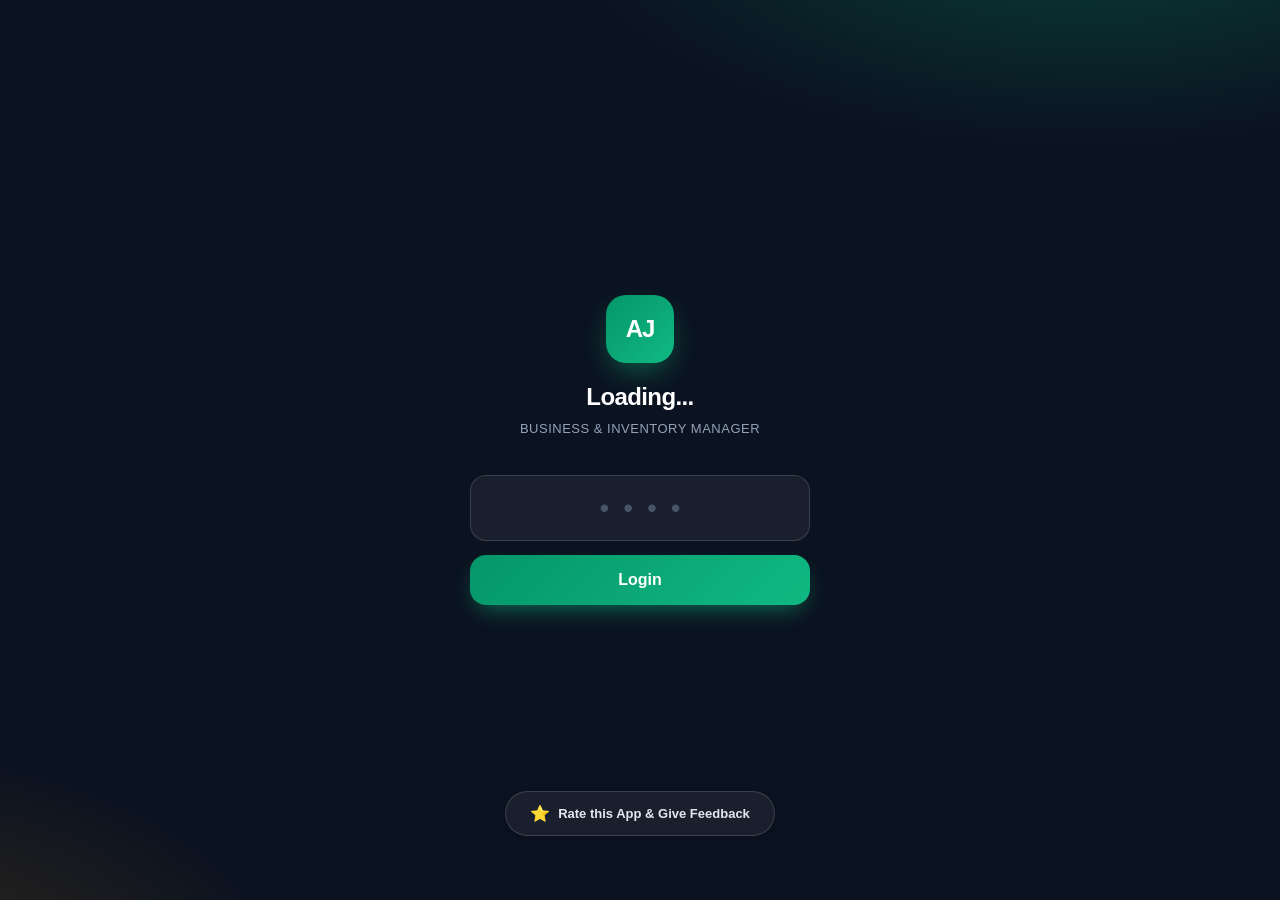
==== commit ec4cfd22: "Swap Dashboard to show Stock, move Analytics to its own tab" ====
--- a/index.html
+++ b/index.html
@@ -324,7 +324,7 @@
 
     const i18n = {
         en: { 
-            home: "Home", sales: "Sales", debts: "Debts", expenses: "Expenses", production: "Production", dashboard: "Dashboard",
+            home: "Home", dashboard: "Stock", analytics: "Analytics", sales: "Sales", debts: "Debts", expenses: "Expenses", production: "Production", dashboard: "Dashboard",
             newSale: "New Sale", customer: "Customer Name", date: "Date", phone: "Phone Number", size: "Block Size", qty: "Quantity", price: "Price per Block (₦)", 
             delivery: "Delivery Charge (₦)", paid: "Amount Paid (₦)", save: "Save Sale", receipt: "Receipt", remind: "Remind on WhatsApp", pay: "Record Payment", 
             amount: "Amount (₦)", balance: "Balance Owing", total: "Total Amount", labourCost: "Labour Cost (₦)",
@@ -352,7 +352,7 @@
             daysAgo: "days ago", acceptCount: "Accept Count & Update System", language: "Language"
         },
         ha: { 
-            home: "Gida", sales: "Tallace", debts: "Bashi", expenses: "Kashe-kashe", production: "Samarwa", dashboard: "Dashboard",
+            home: "Gida", dashboard: "Kaya", analytics: "Analytics", sales: "Tallace", debts: "Bashi", expenses: "Kashe-kashe", production: "Samarwa", dashboard: "Dashboard",
             newSale: "Sabuwar Sayarwa", customer: "Sunan Abokin Ciniki", date: "Kwanan Wata", phone: "Lambar Waya", size: "Girman Bulo", qty: "Yawa", price: "Farashin Bulo (₦)", 
             delivery: "Kudin Jigila (₦)", paid: "Kudin da aka Biya (₦)", save: "Ajiye", receipt: "Rasit", remind: "Tuna a WhatsApp", pay: "Yi Biyan Bashi", 
             amount: "Kudi (₦)", balance: "Sauran Bashi", total: "Jimillar Kudi", labourCost: "Kudin Ma'aikata (₦)",
@@ -596,7 +596,7 @@
         document.title = bizName;
         document.getElementById('app-title').textContent = bizName;
         buildNav();
-        nav(owner ? 'dashboard' : 'home');
+        nav('dashboard');
     }
     function logout() {
         currentUser = null;
@@ -607,102 +607,32 @@
     function buildNav() {
         const navEl = document.getElementById('bottom-nav');
         const t = i18n[settings.lang];
-        const item = (v, icon) => `<button class="nav-btn" data-view="${v}" onclick="nav('${v}')"><span class="pill">${ico(icon)}</span>${t[v]}</button>`;
-        let html = currentUser === 'owner' ? item('dashboard', 'dashboard') : item('home', 'home');
-        html += item('sales', 'sales') + item('production', 'production') + item('expenses', 'expenses') + item('debts', 'debts');
+        const item = (v, icon) => `<button class="nav-btn" data-view="${v}" onclick="nav('${v}')"><span class="pill">${ico(icon)}</span>${t[v] || v}</button>`;
+        let html = item('dashboard', 'box'); 
+        html += item('sales', 'sales') + item('production', 'production') + item('expenses', 'expenses');
+        if (currentUser === 'owner') {
+            html += item('analytics', 'dashboard');
+        } else {
+            html += item('debts', 'debts');
+        }
         navEl.innerHTML = html;
     }
-    function nav(view) {
+        if (view === 'inventory') view = 'dashboard';
         currentView = view;
-        const tabFor = { inventory: currentUser === 'owner' ? 'dashboard' : 'home', reports: 'dashboard' };
+        const tabFor = { reports: 'analytics' };
         const activeTab = tabFor[view] || view;
         document.querySelectorAll('.nav-btn').forEach(b => b.classList.toggle('active', b.dataset.view === activeTab));
         const main = document.getElementById('main-content');
         main.innerHTML = '';
         main.scrollTop = 0;
-        if (view === 'home') renderHome(main);
-        else if (view === 'dashboard') renderDashboard(main);
+        
+        if (view === 'dashboard') renderDashboard(main);
+        else if (view === 'analytics') renderAnalytics(main);
         else if (view === 'sales') renderSales(main);
         else if (view === 'production') renderProduction(main);
         else if (view === 'expenses') renderExpenses(main);
         else if (view === 'debts') renderDebts(main);
-        else if (view === 'inventory') renderInventory(main);
-        else if (view === 'reports') renderReports(main);
-    }
-
-    function openSettings() {
-        const t = i18n[settings.lang];
-        document.getElementById('modal-body').innerHTML = `
-            <h3>${t.settings}</h3>
-            <div class="form-group">
-                <label>${t.language} / Harshe</label>
-                <select id="set-lang">
-                    <option value="en" ${settings.lang === 'en' ? 'selected' : ''}>English</option>
-                    <option value="ha" ${settings.lang === 'ha' ? 'selected' : ''}>Hausa</option>
-                </select>
-            </div>
-            <div class="form-group" style="display:flex; justify-content:space-between; align-items:center; background:var(--bg); padding:12px; border-radius:8px;">
-                <label style="margin:0; font-size:14px; font-weight:700;">Dark Mode</label>
-                <input type="checkbox" id="set-dark-mode" style="width:20px; height:20px;" ${settings.darkMode ? 'checked' : ''}>
-            </div>
-            <div class="eyebrow">Default Selling Prices (₦)</div>
-            <div class="row">
-                <div class="form-group"><label>4" Block</label><input type="number" id="set-price-4" value="${settings.defaultPrices['4'] || 0}"></div>
-                <div class="form-group"><label>6" Block</label><input type="number" id="set-price-6" value="${settings.defaultPrices['6'] || 0}"></div>
-                <div class="form-group"><label>9" Block</label><input type="number" id="set-price-9" value="${settings.defaultPrices['9'] || 0}"></div>
-            </div>
-            <div class="eyebrow">Standard Mix Ratios</div>
-            <div class="row">
-                <div class="form-group"><label>Blocks per Cement Bag</label><input type="number" id="set-mix-cement" value="${settings.mixCement}"></div>
-                <div class="form-group"><label>Blocks per Sand Bag</label><input type="number" id="set-mix-sand" value="${settings.mixSand}"></div>
-            </div>
-            <div class="form-group" style="margin-top:16px;">
-                <label>Sales Reminder</label>
-                <select id="set-reminder">
-                    <option value="0" ${settings.reminderInterval == 0 ? 'selected' : ''}>Off</option>
-                    <option value="1" ${settings.reminderInterval == 1 ? 'selected' : ''}>Every 1 Hour</option>
-                    <option value="2" ${settings.reminderInterval == 2 ? 'selected' : ''}>Every 2 Hours</option>
-                    <option value="4" ${settings.reminderInterval == 4 ? 'selected' : ''}>Every 4 Hours</option>
-                </select>
-            </div>
-            <div class="row">
-                <div class="form-group"><label>${t.marginAlert}</label><input type="number" id="set-margin" value="${settings.marginAlertPct}"></div>
-                <div class="form-group"><label>${t.fixedCosts}</label><input type="number" id="set-fixed" value="${settings.fixedCostsMonthly}"></div>
-            </div>
-            <div class="eyebrow">Low Stock Thresholds</div>
-            <div class="row">
-                <div class="form-group"><label>${t.cement}</label><input type="number" id="set-low-cement" value="${settings.lowCement}"></div>
-                <div class="form-group"><label>${t.sand}</label><input type="number" id="set-low-sand" value="${settings.lowSand}"></div>
-            </div>
-            <div class="eyebrow">Custom Expense Categories</div>
-            <div class="row">
-                <div class="form-group" style="flex:2;"><input type="text" id="set-new-expense" placeholder="e.g. Truck Hire"></div>
-                <div class="form-group" style="flex:1;"><button class="btn btn-outline" style="margin-top:0;" onclick="addExpenseCategory()">Add</button></div>
-            </div>
-            <div class="form-group" style="display:flex; justify-content:space-between; align-items:center;">
-                <label style="margin:0; font-size:14px; font-weight:700;">Security PINs</label>
-            </div>
-            <div class="row">
-                <div class="form-group"><label>Owner PIN</label><input type="password" id="set-owner-pin" maxlength="4" value="${settings.ownerPin}"></div>
-                <div class="form-group"><label>Staff PIN</label><input type="password" id="set-staff-pin" maxlength="4" value="${settings.staffPin}"></div>
-            </div>
-            <button class="btn" onclick="saveSettings()">${t.saveSettings}</button>
-            <button class="btn btn-outline" style="margin-top:10px;" onclick="openDirectory()">📂 Customer & Supplier Directory</button>
-            <button class="btn btn-outline" style="margin-top:10px;" onclick="closeModal()">Cancel</button>
-            <button class="btn btn-danger" style="margin-top:22px;" onclick="clearAllData()">${t.clearData}</button>
-        `;
-        document.getElementById('modal').classList.add('active');
-    }
-
-    function addExpenseCategory() {
-        const val = document.getElementById('set-new-expense').value.trim();
-        if (!val) return;
-        if (!settings.customExpenses.includes(val)) {
-            settings.customExpenses.push(val);
-            saveData('settings', settings);
-            showToast('Category added', 'success');
-            document.getElementById('set-new-expense').value = '';
-        } else {
+        else if (view === 'reports') renderReports(main); else {
             showToast('Category already exists', 'err');
         }
     }
@@ -779,8 +709,8 @@
         return totalBlocks > 0 ? (totalCost / totalBlocks) : 0;
     }
 
-    function renderDashboard(main) {
-        if (currentUser !== 'owner') return nav('home');
+    function renderAnalytics(main) {
+        if (currentUser !== 'owner') return nav('dashboard');
         const t = i18n[settings.lang];
         const today = getWATDate();
         const todayStr = getTodayStr();
@@ -924,8 +854,8 @@
 
         main.innerHTML = `
             <div class="quick">
-                <button onclick="nav('inventory')">${ico('box')} ${t.inventory}</button>
-                <button onclick="nav('reports')">${ico('report')} ${t.reports}</button>
+                <button onclick="nav('dashboard')">${ico('box')} Stock</button>
+                <button onclick="nav('reports')">${ico('report')} Reports</button>
                 <button onclick="openDailyClosing()" style="color:var(--brand); border-color:var(--brand);">📊 Close Day</button>
             </div>
             ${alertWrapper}
@@ -985,7 +915,7 @@
         else { container.style.display = 'none'; icon.textContent = '▼'; localStorage.setItem('asad:alertsCollapsed', 'true'); }
     }
 
-    function renderInventory(main) {
+    function renderDashboard(main) {
         const t = i18n[settings.lang];
         const cementPurchased = purchases.filter(p=>p.material==='cement').reduce((s,p)=>s+p.qty,0);
         const cementUsed = batches.reduce((s,b)=>s+(b.cementBags||0),0);
@@ -1023,8 +953,12 @@
         const isBlocksCollapsed = localStorage.getItem('asad:blocksCollapsed') === 'true';
 
         main.innerHTML = `
-            ${backBtn(currentUser === 'owner' ? 'dashboard' : 'home')}
-            <div class="page-title">${t.inventory}</div>
+            <div class="quick" style="margin-bottom: 20px;">
+                <button onclick="nav('debts')">${ico('debts')} Debts</button>
+                ${currentUser === 'owner' ? `<button onclick="nav('reports')">${ico('report')} Reports</button>` : ''}
+                <button onclick="openDailyClosing()" style="color:var(--brand); border-color:var(--brand);">📊 Close Day</button>
+            </div>
+            <div class="page-title">Stock & Inventory</div>
             <div class="page-sub">Raw materials and finished blocks</div>
             <div class="card">
                 <h3>${ico('box')} ${t.rawMaterials}</h3>
@@ -1187,7 +1121,7 @@
         const t = i18n[settings.lang];
         const currentMonth = getTodayStr().slice(0, 7);
         main.innerHTML = `
-            ${backBtn('dashboard')}
+            ${backBtn('analytics')}
             <div class="page-title">${t.reports}</div>
             <div class="page-sub">Monthly performance and data backup</div>
             <div class="card">
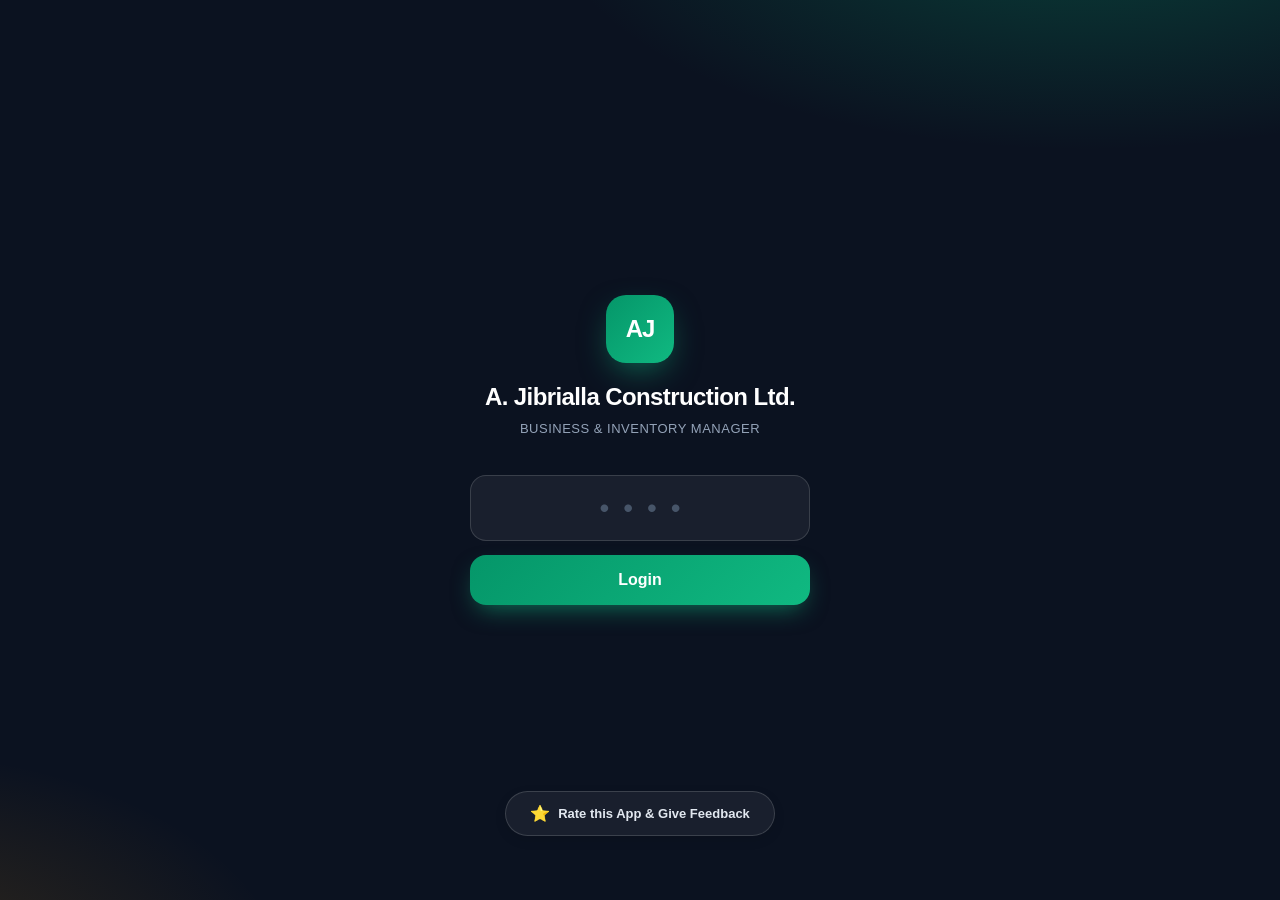
==== commit 1d2161cf: "Complete overwrite fixing navigation syntax error" ====
--- a/index.html
+++ b/index.html
@@ -324,7 +324,7 @@
 
     const i18n = {
         en: { 
-            home: "Home", dashboard: "Stock", analytics: "Analytics", sales: "Sales", debts: "Debts", expenses: "Expenses", production: "Production", dashboard: "Dashboard",
+            home: "Home", dashboard: "Stock", analytics: "Analytics", sales: "Sales", debts: "Debts", expenses: "Expenses", production: "Production",
             newSale: "New Sale", customer: "Customer Name", date: "Date", phone: "Phone Number", size: "Block Size", qty: "Quantity", price: "Price per Block (₦)", 
             delivery: "Delivery Charge (₦)", paid: "Amount Paid (₦)", save: "Save Sale", receipt: "Receipt", remind: "Remind on WhatsApp", pay: "Record Payment", 
             amount: "Amount (₦)", balance: "Balance Owing", total: "Total Amount", labourCost: "Labour Cost (₦)",
@@ -352,7 +352,7 @@
             daysAgo: "days ago", acceptCount: "Accept Count & Update System", language: "Language"
         },
         ha: { 
-            home: "Gida", dashboard: "Kaya", analytics: "Analytics", sales: "Tallace", debts: "Bashi", expenses: "Kashe-kashe", production: "Samarwa", dashboard: "Dashboard",
+            home: "Gida", dashboard: "Kaya", analytics: "Analytics", sales: "Tallace", debts: "Bashi", expenses: "Kashe-kashe", production: "Samarwa",
             newSale: "Sabuwar Sayarwa", customer: "Sunan Abokin Ciniki", date: "Kwanan Wata", phone: "Lambar Waya", size: "Girman Bulo", qty: "Yawa", price: "Farashin Bulo (₦)", 
             delivery: "Kudin Jigila (₦)", paid: "Kudin da aka Biya (₦)", save: "Ajiye", receipt: "Rasit", remind: "Tuna a WhatsApp", pay: "Yi Biyan Bashi", 
             amount: "Kudi (₦)", balance: "Sauran Bashi", total: "Jimillar Kudi", labourCost: "Kudin Ma'aikata (₦)",
@@ -406,7 +406,7 @@
     let stockAdjustments = JSON.parse(localStorage.getItem('asad:stockAdjustments')) || [];
     
     let currentUser = null; 
-    let currentView = 'home';
+    let currentView = 'dashboard';
     let currentDebtTab = 'customer'; 
     let currentRating = 0;
 
@@ -585,18 +585,22 @@
         document.getElementById('login-view').classList.remove('active');
         document.getElementById('app-view').classList.add('active');
         document.getElementById('role-badge').textContent = currentUser === 'owner' ? 'Owner' : 'Staff';
+        
         document.getElementById('ib-update').innerHTML = ico('refresh');
         document.getElementById('ib-backup').innerHTML = ico('update');
         document.getElementById('ib-logout').innerHTML = ico('logout');
         document.getElementById('btn-settings').innerHTML = ico('settings');
+        
         const owner = currentUser === 'owner';
         document.getElementById('btn-settings').classList.toggle('show', owner);
         document.getElementById('pin-input').value = '';
+        
         const bizName = settings.businessName || 'My Business';
         document.title = bizName;
         document.getElementById('app-title').textContent = bizName;
+        
         buildNav();
-        nav('dashboard');
+        nav('dashboard'); // Always start on stock dashboard
     }
     function logout() {
         currentUser = null;
@@ -610,18 +614,13 @@
         const item = (v, icon) => `<button class="nav-btn" data-view="${v}" onclick="nav('${v}')"><span class="pill">${ico(icon)}</span>${t[v] || v}</button>`;
         let html = item('dashboard', 'box'); 
         html += item('sales', 'sales') + item('production', 'production') + item('expenses', 'expenses');
-        if (currentUser === 'owner') {
-            html += item('analytics', 'dashboard');
-        } else {
-            html += item('debts', 'debts');
-        }
+        if (currentUser === 'owner') { html += item('analytics', 'dashboard'); } 
+        else { html += item('debts', 'debts'); }
         navEl.innerHTML = html;
     }
-        if (view === 'inventory') view = 'dashboard';
+    function nav(view) {
         currentView = view;
-        const tabFor = { reports: 'analytics' };
-        const activeTab = tabFor[view] || view;
-        document.querySelectorAll('.nav-btn').forEach(b => b.classList.toggle('active', b.dataset.view === activeTab));
+        document.querySelectorAll('.nav-btn').forEach(b => b.classList.toggle('active', b.dataset.view === view));
         const main = document.getElementById('main-content');
         main.innerHTML = '';
         main.scrollTop = 0;
@@ -632,7 +631,82 @@
         else if (view === 'production') renderProduction(main);
         else if (view === 'expenses') renderExpenses(main);
         else if (view === 'debts') renderDebts(main);
-        else if (view === 'reports') renderReports(main); else {
+        else if (view === 'reports') renderReports(main);
+    }
+
+    function openSettings() {
+        const t = i18n[settings.lang];
+        document.getElementById('modal-body').innerHTML = `
+            <h3>${t.settings}</h3>
+            <div class="form-group">
+                <label>${t.language} / Harshe</label>
+                <select id="set-lang">
+                    <option value="en" ${settings.lang === 'en' ? 'selected' : ''}>English</option>
+                    <option value="ha" ${settings.lang === 'ha' ? 'selected' : ''}>Hausa</option>
+                </select>
+            </div>
+            <div class="form-group" style="display:flex; justify-content:space-between; align-items:center; background:var(--bg); padding:12px; border-radius:8px;">
+                <label style="margin:0; font-size:14px; font-weight:700;">Dark Mode</label>
+                <input type="checkbox" id="set-dark-mode" style="width:20px; height:20px;" ${settings.darkMode ? 'checked' : ''}>
+            </div>
+            <div class="eyebrow">Default Selling Prices (₦)</div>
+            <div class="row">
+                <div class="form-group"><label>4" Block</label><input type="number" id="set-price-4" value="${settings.defaultPrices['4'] || 0}"></div>
+                <div class="form-group"><label>6" Block</label><input type="number" id="set-price-6" value="${settings.defaultPrices['6'] || 0}"></div>
+                <div class="form-group"><label>9" Block</label><input type="number" id="set-price-9" value="${settings.defaultPrices['9'] || 0}"></div>
+            </div>
+            <div class="eyebrow">Standard Mix Ratios</div>
+            <div class="row">
+                <div class="form-group"><label>Blocks per Cement Bag</label><input type="number" id="set-mix-cement" value="${settings.mixCement}"></div>
+                <div class="form-group"><label>Blocks per Sand Bag</label><input type="number" id="set-mix-sand" value="${settings.mixSand}"></div>
+            </div>
+            <div class="form-group" style="margin-top:16px;">
+                <label>Sales Reminder</label>
+                <select id="set-reminder">
+                    <option value="0" ${settings.reminderInterval == 0 ? 'selected' : ''}>Off</option>
+                    <option value="1" ${settings.reminderInterval == 1 ? 'selected' : ''}>Every 1 Hour</option>
+                    <option value="2" ${settings.reminderInterval == 2 ? 'selected' : ''}>Every 2 Hours</option>
+                    <option value="4" ${settings.reminderInterval == 4 ? 'selected' : ''}>Every 4 Hours</option>
+                </select>
+            </div>
+            <div class="row">
+                <div class="form-group"><label>${t.marginAlert}</label><input type="number" id="set-margin" value="${settings.marginAlertPct}"></div>
+                <div class="form-group"><label>${t.fixedCosts}</label><input type="number" id="set-fixed" value="${settings.fixedCostsMonthly}"></div>
+            </div>
+            <div class="eyebrow">Low Stock Thresholds</div>
+            <div class="row">
+                <div class="form-group"><label>${t.cement}</label><input type="number" id="set-low-cement" value="${settings.lowCement}"></div>
+                <div class="form-group"><label>${t.sand}</label><input type="number" id="set-low-sand" value="${settings.lowSand}"></div>
+            </div>
+            <div class="eyebrow">Custom Expense Categories</div>
+            <div class="row">
+                <div class="form-group" style="flex:2;"><input type="text" id="set-new-expense" placeholder="e.g. Truck Hire"></div>
+                <div class="form-group" style="flex:1;"><button class="btn btn-outline" style="margin-top:0;" onclick="addExpenseCategory()">Add</button></div>
+            </div>
+            <div class="form-group" style="display:flex; justify-content:space-between; align-items:center;">
+                <label style="margin:0; font-size:14px; font-weight:700;">Security PINs</label>
+            </div>
+            <div class="row">
+                <div class="form-group"><label>Owner PIN</label><input type="password" id="set-owner-pin" maxlength="4" value="${settings.ownerPin}"></div>
+                <div class="form-group"><label>Staff PIN</label><input type="password" id="set-staff-pin" maxlength="4" value="${settings.staffPin}"></div>
+            </div>
+            <button class="btn" onclick="saveSettings()">${t.saveSettings}</button>
+            <button class="btn btn-outline" style="margin-top:10px;" onclick="openDirectory()">📂 Customer & Supplier Directory</button>
+            <button class="btn btn-outline" style="margin-top:10px;" onclick="closeModal()">Cancel</button>
+            <button class="btn btn-danger" style="margin-top:22px;" onclick="clearAllData()">${t.clearData}</button>
+        `;
+        document.getElementById('modal').classList.add('active');
+    }
+
+    function addExpenseCategory() {
+        const val = document.getElementById('set-new-expense').value.trim();
+        if (!val) return;
+        if (!settings.customExpenses.includes(val)) {
+            settings.customExpenses.push(val);
+            saveData('settings', settings);
+            showToast('Category added', 'success');
+            document.getElementById('set-new-expense').value = '';
+        } else {
             showToast('Category already exists', 'err');
         }
     }
@@ -686,27 +760,80 @@
         }, true);
     }
 
-    function renderHome(main) {
+    function renderDashboard(main) {
         const t = i18n[settings.lang];
+        const cementPurchased = purchases.filter(p=>p.material==='cement').reduce((s,p)=>s+p.qty,0);
+        const cementUsed = batches.reduce((s,b)=>s+(b.cementBags||0),0);
+        const cementAdj = stockAdjustments.filter(a=>a.material==='cement').reduce((s,a)=>s+a.qty,0);
+        const cementStock = cementPurchased - cementUsed + cementAdj;
+
+        const sandPurchased = purchases.filter(p=>p.material==='sand').reduce((s,p)=>s+p.qty,0);
+        const sandUsed = batches.reduce((s,b)=>s+(b.sandQty||0),0);
+        const sandAdj = stockAdjustments.filter(a=>a.material==='sand').reduce((s,a)=>s+a.qty,0);
+        const sandStock = sandPurchased - sandUsed + sandAdj;
+
+        const sizes = ['4','6','9'];
+        let blockHtml = '';
+        sizes.forEach(sz => {
+            const readyBatches = batches.filter(b => b.size === sz && b.status === 'ready');
+            const curingBatches = batches.filter(b => b.size === sz && b.status === 'curing');
+            const produced = readyBatches.reduce((s,b)=>s+(b.blocksProduced - b.breakages),0);
+            const curing = curingBatches.reduce((s,b)=>s+b.blocksProduced,0);
+            const sold = sales.filter(s => s.size === sz).reduce((s,v)=>s+v.quantity,0);
+            const broken = breakagesLog.filter(b => b.size === sz).reduce((s,v)=>s+v.blocks,0);
+            const returned = returns.filter(r => r.size === sz).reduce((s, r) => s + r.quantity, 0);
+            const expectedReady = produced - sold - broken + returned;
+            const physical = stockCounts[sz];
+            let varianceHtml = '';
+            if (physical !== undefined && physical !== expectedReady) {
+                const diff = physical - expectedReady;
+                varianceHtml = `<div class="variance"><div style="color: var(--danger); font-weight: 700; font-size: 13px;">${t.varianceWarning}</div><div style="font-size: 13px; margin-top: 4px;">Expected: ${expectedReady} | Counted: ${physical} (Diff: ${diff > 0 ? '+' : ''}${diff})</div><button onclick="acceptVariance('${sz}', ${expectedReady}, ${physical})" style="margin-top: 10px; padding: 11px; font-size: 13px; background: var(--danger); color: white; border: none; border-radius: 8px; width: 100%; font-weight: 700; cursor: pointer;">${t.acceptCount}</button></div>`;
+            }
+            blockHtml += `<div class="list-item" style="padding: 14px 16px; margin-bottom: 8px;"><div class="list-header"><span>${sz}" Blocks</span><span class="pos">${expectedReady} Ready</span></div><div class="list-sub" style="margin-bottom: 8px;">Curing: ${curing} pcs · Sold: ${sold} pcs · ${t.broken}: ${broken} pcs</div><div class="actions" style="margin-top: 0;"><button onclick="openStockCheck('${sz}', ${expectedReady})">${t.stockCheck}</button><button onclick="openBreakage('${sz}')" style="background:var(--accent-soft); color:#92400e; border-color:#fde68a;">${t.logBreakage}</button></div>${varianceHtml}</div>`;
+        });
+
+        const tile = (label, stock, low) => `<div class="stock-tile ${stock <= low ? 'low' : ''}"><div class="k">${label}</div><div class="n">${stock}</div>${stock <= low ? `<div class="w">${t.lowStock}</div>` : ''}</div>`;
+
+        const isPurchasesCollapsed = localStorage.getItem('asad:purchasesCollapsed') === 'true';
+        const isBlocksCollapsed = localStorage.getItem('asad:blocksCollapsed') === 'true';
+
         main.innerHTML = `
-            <div class="page-title">${t.home}</div>
-            <div class="page-sub">Welcome back to ${settings.businessName}</div>
+            <div class="quick" style="margin-bottom: 20px;">
+                <button onclick="nav('debts')">${ico('debts')} Debts</button>
+                ${currentUser === 'owner' ? `<button onclick="nav('reports')">${ico('report')} Reports</button>` : ''}
+                <button onclick="openDailyClosing()" style="color:var(--brand); border-color:var(--brand);">📊 Close Day</button>
+            </div>
+            <div class="page-title">Stock & Inventory</div>
+            <div class="page-sub">Raw materials and finished blocks</div>
             <div class="card">
-                <div class="row">
-                    <button class="btn" style="margin-top:0;" onclick="nav('sales')">+ ${t.newSale}</button>
-                    <button class="btn btn-blue" style="margin-top:0;" onclick="nav('production')">+ ${t.newBatch}</button>
+                <h3>${ico('box')} ${t.rawMaterials}</h3>
+                <div class="stock-grid">
+                    ${tile(t.cement, cementStock, settings.lowCement)}
+                    ${tile(t.sand, sandStock, settings.lowSand)}
                 </div>
-                <button class="btn btn-dark" onclick="nav('inventory')">${t.inventory}</button>
+                <div class="row" style="margin-top:16px;">
+                    <button class="btn btn-dark" style="margin-top:0;" onclick="openPurchase()">+ ${t.logPurchase}</button>
+                    <button class="btn btn-outline" style="margin-top:0;" onclick="openAdjustStock()">Adjust Stock</button>
+                </div>
+            </div>
+            <div class="section-title" onclick="toggleSection('blocks-list')" style="cursor:pointer; display:flex; justify-content:space-between; align-items:center;"><span>${ico('production')} ${t.finishedBlocks}</span><span id="blocks-list-icon" style="font-size:12px; color:var(--muted);">${isBlocksCollapsed ? '▼' : '▲'}</span></div>
+            <div id="blocks-list" style="display: ${isBlocksCollapsed ? 'none' : 'block'};">${blockHtml}</div>
+            <div class="section-title" onclick="toggleSection('purchases-section')" style="cursor:pointer; display:flex; justify-content:space-between; align-items:center;"><span>${ico('report')} Recent Purchases</span><span id="purchases-section-icon" style="font-size:12px; color:var(--muted);">${isPurchasesCollapsed ? '▼' : '▲'}</span></div>
+            <div id="purchases-section" style="display: ${isPurchasesCollapsed ? 'none' : 'block'};">
+                <div class="form-group" style="margin-bottom:12px;"><input type="text" id="search-purchases" placeholder="Search supplier..." oninput="filterPurchases(this.value)" style="padding:10px 14px; font-size:14px; border-radius:20px;"></div>
+                <div id="purchases-inner-list">${purchases.length > 0 ? [...purchases].reverse().slice(0,5).map(p => `<div class="list-item neutral" style="padding: 12px; margin-bottom: 8px; cursor:pointer;" onclick="openPurchaseDetails('${p.id}')"><div class="list-header"><span>${p.supplierName}</span><span>${p.material.toUpperCase()}</span></div><div class="list-sub">${p.qty} units · ₦${p.cost.toLocaleString()} ${p.amountPaid < p.cost ? '· <span style="color:var(--danger)">Owing</span>' : ''}</div></div>`).join('') : '<p style="font-size:13px; color:var(--muted); text-align:center;">No purchases logged yet.</p>'}</div>
             </div>
         `;
     }
 
-    function getAvgCost(size) {
-        const sizeBatches = batches.filter(b => b.size === size);
-        if (sizeBatches.length === 0) return 0;
-        const totalCost = sizeBatches.reduce((sum, b) => sum + b.totalCost, 0);
-        const totalBlocks = sizeBatches.reduce((sum, b) => sum + b.blocksProduced, 0);
-        return totalBlocks > 0 ? (totalCost / totalBlocks) : 0;
+    function toggleSection(id) {
+        const container = document.getElementById(id);
+        const icon = document.getElementById(id + '-icon');
+        if (!container) return;
+        const isNowHidden = container.style.display === 'none';
+        container.style.display = isNowHidden ? 'block' : 'none';
+        if (icon) icon.textContent = isNowHidden ? '▲' : '▼';
+        localStorage.setItem('asad:' + id + 'Collapsed', isNowHidden ? 'false' : 'true');
     }
 
     function renderAnalytics(main) {
@@ -905,309 +1032,6 @@
                 <div style="font-size:24px; font-weight:800; margin-top:8px; color:#34d399; letter-spacing:-.5px;">${breakEvenText}</div>
             </div>
         `;
-    }
-
-    function toggleAlerts() {
-        const container = document.getElementById('alert-list-container');
-        const icon = document.getElementById('alert-toggle-icon');
-        if (!container) return;
-        if (container.style.display === 'none') { container.style.display = 'block'; icon.textContent = '▲'; localStorage.setItem('asad:alertsCollapsed', 'false'); }
-        else { container.style.display = 'none'; icon.textContent = '▼'; localStorage.setItem('asad:alertsCollapsed', 'true'); }
-    }
-
-    function renderDashboard(main) {
-        const t = i18n[settings.lang];
-        const cementPurchased = purchases.filter(p=>p.material==='cement').reduce((s,p)=>s+p.qty,0);
-        const cementUsed = batches.reduce((s,b)=>s+(b.cementBags||0),0);
-        const cementAdj = stockAdjustments.filter(a=>a.material==='cement').reduce((s,a)=>s+a.qty,0);
-        const cementStock = cementPurchased - cementUsed + cementAdj;
-
-        const sandPurchased = purchases.filter(p=>p.material==='sand').reduce((s,p)=>s+p.qty,0);
-        const sandUsed = batches.reduce((s,b)=>s+(b.sandQty||0),0);
-        const sandAdj = stockAdjustments.filter(a=>a.material==='sand').reduce((s,a)=>s+a.qty,0);
-        const sandStock = sandPurchased - sandUsed + sandAdj;
-
-        const sizes = ['4','6','9'];
-        let blockHtml = '';
-        sizes.forEach(sz => {
-            const readyBatches = batches.filter(b => b.size === sz && b.status === 'ready');
-            const curingBatches = batches.filter(b => b.size === sz && b.status === 'curing');
-            const produced = readyBatches.reduce((s,b)=>s+(b.blocksProduced - b.breakages),0);
-            const curing = curingBatches.reduce((s,b)=>s+b.blocksProduced,0);
-            const sold = sales.filter(s => s.size === sz).reduce((s,v)=>s+v.quantity,0);
-            const broken = breakagesLog.filter(b => b.size === sz).reduce((s,v)=>s+v.blocks,0);
-            const returned = returns.filter(r => r.size === sz).reduce((s, r) => s + r.quantity, 0);
-            const expectedReady = produced - sold - broken + returned;
-            const physical = stockCounts[sz];
-            let varianceHtml = '';
-            if (physical !== undefined && physical !== expectedReady) {
-                const diff = physical - expectedReady;
-                varianceHtml = `<div class="variance"><div style="color: var(--danger); font-weight: 700; font-size: 13px;">${t.varianceWarning}</div><div style="font-size: 13px; margin-top: 4px;">Expected: ${expectedReady} | Counted: ${physical} (Diff: ${diff > 0 ? '+' : ''}${diff})</div><button onclick="acceptVariance('${sz}', ${expectedReady}, ${physical})" style="margin-top: 10px; padding: 11px; font-size: 13px; background: var(--danger); color: white; border: none; border-radius: 8px; width: 100%; font-weight: 700; cursor: pointer;">${t.acceptCount}</button></div>`;
-            }
-            blockHtml += `<div class="list-item" style="padding: 14px 16px; margin-bottom: 8px;"><div class="list-header"><span>${sz}" Blocks</span><span class="pos">${expectedReady} Ready</span></div><div class="list-sub" style="margin-bottom: 8px;">Curing: ${curing} pcs · Sold: ${sold} pcs · ${t.broken}: ${broken} pcs</div><div class="actions" style="margin-top: 0;"><button onclick="openStockCheck('${sz}', ${expectedReady})">${t.stockCheck}</button><button onclick="openBreakage('${sz}')" style="background:var(--accent-soft); color:#92400e; border-color:#fde68a;">${t.logBreakage}</button></div>${varianceHtml}</div>`;
-        });
-
-        const tile = (label, stock, low) => `<div class="stock-tile ${stock <= low ? 'low' : ''}"><div class="k">${label}</div><div class="n">${stock}</div>${stock <= low ? `<div class="w">${t.lowStock}</div>` : ''}</div>`;
-
-        const isPurchasesCollapsed = localStorage.getItem('asad:purchasesCollapsed') === 'true';
-        const isBlocksCollapsed = localStorage.getItem('asad:blocksCollapsed') === 'true';
-
-        main.innerHTML = `
-            <div class="quick" style="margin-bottom: 20px;">
-                <button onclick="nav('debts')">${ico('debts')} Debts</button>
-                ${currentUser === 'owner' ? `<button onclick="nav('reports')">${ico('report')} Reports</button>` : ''}
-                <button onclick="openDailyClosing()" style="color:var(--brand); border-color:var(--brand);">📊 Close Day</button>
-            </div>
-            <div class="page-title">Stock & Inventory</div>
-            <div class="page-sub">Raw materials and finished blocks</div>
-            <div class="card">
-                <h3>${ico('box')} ${t.rawMaterials}</h3>
-                <div class="stock-grid">
-                    ${tile(t.cement, cementStock, settings.lowCement)}
-                    ${tile(t.sand, sandStock, settings.lowSand)}
-                </div>
-                <div class="row" style="margin-top:16px;">
-                    <button class="btn btn-dark" style="margin-top:0;" onclick="openPurchase()">+ ${t.logPurchase}</button>
-                    <button class="btn btn-outline" style="margin-top:0;" onclick="openAdjustStock()">Adjust Stock</button>
-                </div>
-            </div>
-            <div class="section-title" onclick="toggleSection('blocks-list')" style="cursor:pointer; display:flex; justify-content:space-between; align-items:center;"><span>${ico('production')} ${t.finishedBlocks}</span><span id="blocks-list-icon" style="font-size:12px; color:var(--muted);">${isBlocksCollapsed ? '▼' : '▲'}</span></div>
-            <div id="blocks-list" style="display: ${isBlocksCollapsed ? 'none' : 'block'};">${blockHtml}</div>
-            <div class="section-title" onclick="toggleSection('purchases-section')" style="cursor:pointer; display:flex; justify-content:space-between; align-items:center;"><span>${ico('report')} Recent Purchases</span><span id="purchases-section-icon" style="font-size:12px; color:var(--muted);">${isPurchasesCollapsed ? '▼' : '▲'}</span></div>
-            <div id="purchases-section" style="display: ${isPurchasesCollapsed ? 'none' : 'block'};">
-                <div class="form-group" style="margin-bottom:12px;"><input type="text" id="search-purchases" placeholder="Search supplier..." oninput="filterPurchases(this.value)" style="padding:10px 14px; font-size:14px; border-radius:20px;"></div>
-                <div id="purchases-inner-list">${purchases.length > 0 ? [...purchases].reverse().slice(0,5).map(p => `<div class="list-item neutral" style="padding: 12px; margin-bottom: 8px; cursor:pointer;" onclick="openPurchaseDetails('${p.id}')"><div class="list-header"><span>${p.supplierName}</span><span>${p.material.toUpperCase()}</span></div><div class="list-sub">${p.qty} units · ₦${p.cost.toLocaleString()} ${p.amountPaid < p.cost ? '· <span style="color:var(--danger)">Owing</span>' : ''}</div></div>`).join('') : '<p style="font-size:13px; color:var(--muted); text-align:center;">No purchases logged yet.</p>'}</div>
-            </div>
-        `;
-    }
-
-    function toggleSection(id) {
-        const container = document.getElementById(id);
-        const icon = document.getElementById(id + '-icon');
-        if (!container) return;
-        const isNowHidden = container.style.display === 'none';
-        container.style.display = isNowHidden ? 'block' : 'none';
-        if (icon) icon.textContent = isNowHidden ? '▲' : '▼';
-        localStorage.setItem('asad:' + id + 'Collapsed', isNowHidden ? 'false' : 'true');
-    }
-
-    function acceptVariance(size, expected, physical) {
-        const diff = expected - physical;
-        if (diff > 0) { breakagesLog.push({ id: Date.now().toString(), date: getTodayStr(), size: size, blocks: diff, reason: 'Stock Variance Adjustment' }); saveData('breakages', breakagesLog); }
-        else if (diff < 0) { batches.push({ id: Date.now().toString(), date: getTodayStr(), size: size, worker: 'System Adjustment', blocksProduced: Math.abs(diff), breakages: 0, curingLoss: 0, totalCost: 0, costPerBlock: 0, status: 'ready' }); saveData('batches', batches); }
-        delete stockCounts[size]; saveData('stockCounts', stockCounts); nav('inventory'); showToast('System adjusted to match physical count', 'success');
-    }
-
-    function openBreakage(size) {
-        const t = i18n[settings.lang];
-        document.getElementById('modal-body').innerHTML = `
-            <h3>${t.logBreakage} · ${size}"</h3>
-            <div class="form-group"><label>${t.qty}</label><input type="number" id="break-qty" value="1" min="1"></div>
-            <div class="form-group"><label>${t.breakageReason}</label><input type="text" id="break-reason" placeholder="e.g. Transport, Storage"></div>
-            <button class="btn" onclick="saveBreakage('${size}')">Save</button>
-            <button class="btn btn-outline" onclick="closeModal()">Cancel</button>
-        `;
-        document.getElementById('modal').classList.add('active');
-    }
-    function saveBreakage(size) {
-        const qty = parseInt(document.getElementById('break-qty').value) || 0;
-        if (qty <= 0) return showToast('Enter valid quantity', 'err');
-        breakagesLog.push({ id: Date.now().toString(), date: getTodayStr(), size: size, blocks: qty, reason: document.getElementById('break-reason').value || 'Unknown' });
-        saveData('breakages', breakagesLog); closeModal(); nav('inventory'); showToast('Breakage logged', 'success');
-    }
-
-    function openPurchase() {
-        const t = i18n[settings.lang];
-        document.getElementById('modal-body').innerHTML = `
-            <h3>${t.logPurchase}</h3>
-            <div class="form-group"><label>${t.supplierName}</label><input type="text" id="pur-supplier" list="supplier-names" placeholder="e.g. Dangote"><datalist id="supplier-names"></datalist></div>
-            <div class="form-group"><label>Material</label><select id="pur-mat"><option value="cement">${t.cement}</option><option value="sand">${t.sand}</option></select></div>
-            <div class="row">
-                <div class="form-group"><label>Qty</label><input type="number" id="pur-qty" value="0"></div>
-                <div class="form-group"><label>Total Cost (₦)</label><input type="number" id="pur-cost" value="0"></div>
-            </div>
-            <div class="form-group"><label>${t.paid}</label><input type="number" id="pur-paid" value="0"></div>
-            <button class="btn" onclick="savePurchase()">Save</button>
-            <button class="btn btn-outline" onclick="closeModal()">Cancel</button>
-        `;
-        const uniqueSuppliers = [...new Set(purchases.map(p => p.supplierName).filter(n => n && n !== 'Unknown'))];
-        document.getElementById('supplier-names').innerHTML = uniqueSuppliers.map(name => `<option value="${name}"></option>`).join('');
-        document.getElementById('modal').classList.add('active');
-    }
-    function savePurchase() {
-        const qty = parseFloat(document.getElementById('pur-qty').value) || 0;
-        const cost = parseFloat(document.getElementById('pur-cost').value) || 0;
-        const paid = parseFloat(document.getElementById('pur-paid').value) || 0;
-        if (qty <= 0) return showToast('Enter valid quantity', 'err');
-        purchases.push({ id: Date.now().toString(), date: getTodayStr(), supplierName: document.getElementById('pur-supplier').value || 'Unknown', material: document.getElementById('pur-mat').value, qty: qty, cost: cost, amountPaid: paid });
-        saveData('purchases', purchases); closeModal();
-        if (currentView === 'debts') { currentDebtTab = 'supplier'; nav('debts'); } else { nav('inventory'); }
-        showToast('Purchase logged', 'success');
-    }
-    function openAdjustStock() {
-        document.getElementById('modal-body').innerHTML = `
-            <h3>Adjust Raw Material</h3>
-            <p style="font-size:13px; color:var(--muted); margin-bottom:16px;">Use negative numbers for spoilage/loss, positive for extra stock found.</p>
-            <div class="form-group"><label>Material</label><select id="adj-mat"><option value="cement">Cement</option><option value="sand">Sand</option></select></div>
-            <div class="form-group"><label>Adjustment Qty</label><input type="number" id="adj-qty" value="0" placeholder="e.g. -5"></div>
-            <div class="form-group"><label>Reason</label><input type="text" id="adj-reason" placeholder="e.g. Spoiled"></div>
-            <button class="btn" onclick="saveAdjustStock()">Save Adjustment</button>
-            <button class="btn btn-outline" onclick="closeModal()">Cancel</button>
-        `;
-        document.getElementById('modal').classList.add('active');
-    }
-    function saveAdjustStock() {
-        const qty = parseFloat(document.getElementById('adj-qty').value) || 0;
-        if (qty === 0) return showToast('Enter a non-zero value', 'err');
-        stockAdjustments.push({ id: Date.now().toString(), date: getTodayStr(), material: document.getElementById('adj-mat').value, qty: qty, reason: document.getElementById('adj-reason').value || 'Manual adjustment' });
-        saveData('stockAdjustments', stockAdjustments); closeModal(); nav('inventory'); showToast('Stock adjusted', 'success');
-    }
-    function openPurchaseDetails(id) {
-        const p = purchases.find(x => x.id === id);
-        if (!p) return;
-        document.getElementById('modal-body').innerHTML = `
-            <h3>Purchase Details</h3>
-            <div class="kv"><span>Supplier</span><strong>${p.supplierName}</strong></div>
-            <div class="kv"><span>Material</span><strong>${p.material.toUpperCase()}</strong></div>
-            <div class="kv"><span>Quantity</span><strong>${p.qty}</strong></div>
-            <div class="kv"><span>Total Cost</span><strong>₦${p.cost.toLocaleString()}</strong></div>
-            <div class="kv"><span>Amount Paid</span><strong>₦${(p.amountPaid || 0).toLocaleString()}</strong></div>
-            <div class="row" style="margin-top:24px;"><button class="btn btn-outline" onclick="closeModal()">Close</button><button class="btn" onclick="editPurchase('${p.id}')">Edit Purchase</button></div>
-        `;
-        document.getElementById('modal').classList.add('active');
-    }
-    function editPurchase(id) {
-        const p = purchases.find(x => x.id === id);
-        document.getElementById('modal-body').innerHTML = `
-            <h3>Edit Purchase</h3>
-            <div class="form-group"><label>Supplier Name</label><input type="text" id="edit-p-supplier" value="${p.supplierName}"></div>
-            <div class="form-group"><label>Material</label><select id="edit-p-mat"><option value="cement" ${p.material==='cement'?'selected':''}>Cement</option><option value="sand" ${p.material==='sand'?'selected':''}>Sand</option></select></div>
-            <div class="row">
-                <div class="form-group"><label>Quantity</label><input type="number" id="edit-p-qty" value="${p.qty}"></div>
-                <div class="form-group"><label>Total Cost</label><input type="number" id="edit-p-cost" value="${p.cost}"></div>
-            </div>
-            <div class="form-group"><label>Amount Paid</label><input type="number" id="edit-p-paid" value="${p.amountPaid || 0}"></div>
-            <div class="row"><button class="btn btn-outline" onclick="openPurchaseDetails('${p.id}')">Back</button><button class="btn" onclick="saveEditedPurchase('${p.id}')">Save Changes</button></div>
-        `;
-    }
-    function saveEditedPurchase(id) {
-        const p = purchases.find(x => x.id === id);
-        p.supplierName = document.getElementById('edit-p-supplier').value || 'Unknown';
-        p.material = document.getElementById('edit-p-mat').value;
-        p.qty = parseFloat(document.getElementById('edit-p-qty').value) || 0;
-        p.cost = parseFloat(document.getElementById('edit-p-cost').value) || 0;
-        p.amountPaid = parseFloat(document.getElementById('edit-p-paid').value) || 0;
-        saveData('purchases', purchases); closeModal(); nav('inventory'); showToast('Purchase updated', 'success');
-    }
-    function openStockCheck(size, expected) {
-        const t = i18n[settings.lang];
-        document.getElementById('modal-body').innerHTML = `
-            <h3>${t.stockCheck} · ${size}"</h3>
-            <div class="calc-box"><div class="line"><span>${t.expected}</span><span>${expected} pcs</span></div></div>
-            <div class="form-group"><label>${t.physicalCount}</label><input type="number" id="check-count" value="${expected}"></div>
-            <button class="btn" onclick="verifyStock('${size}', ${expected})">Verify</button>
-            <button class="btn btn-outline" onclick="closeModal()">Cancel</button>
-        `;
-        document.getElementById('modal').classList.add('active');
-    }
-    function verifyStock(size, expected) {
-        const counted = parseInt(document.getElementById('check-count').value) || 0;
-        if (counted === expected) { showToast('Stock matches perfectly!', 'success'); delete stockCounts[size]; saveData('stockCounts', stockCounts); }
-        else { stockCounts[size] = counted; saveData('stockCounts', stockCounts); }
-        closeModal(); nav('inventory');
-    }
-
-    function renderReports(main) {
-        const t = i18n[settings.lang];
-        const currentMonth = getTodayStr().slice(0, 7);
-        main.innerHTML = `
-            ${backBtn('analytics')}
-            <div class="page-title">${t.reports}</div>
-            <div class="page-sub">Monthly performance and data backup</div>
-            <div class="card">
-                <h3>${ico('report')} ${t.plReport}</h3>
-                <div class="form-group"><label>${t.month}</label><input type="month" id="rep-month" value="${currentMonth}" onchange="calcPL()"></div>
-                <div id="pl-results"></div>
-                <button class="btn btn-dark" onclick="exportCSV()" style="margin-top:0;">${t.exportCSV}</button>
-                <button class="btn btn-outline" onclick="printDocument()">Print / PDF</button>
-            </div>
-            <div class="card">
-                <h3>${ico('update')} Backup & Restore</h3>
-                <p style="font-size:13px; color:var(--muted); margin-bottom:14px;">Save your data to a file or restore from a previous backup.<br><br><strong style="color:var(--warning);">Recommendation:</strong> Always save your backup to Google Drive, WhatsApp, or email. If you lose this phone, this file is the <strong>only</strong> way to recover your data.</p>
-                <button class="btn btn-blue" style="margin-top:0;" onclick="exportJSON()">📤 Share Backup File</button>
-                <input type="file" id="import-file" accept=".json,.txt" style="display:none;" onchange="importJSON(event)">
-                <button class="btn btn-outline" onclick="document.getElementById('import-file').click()">${t.importJSON}</button>
-            </div>
-        `;
-        calcPL();
-    }
-    function calcPL() {
-        const t = i18n[settings.lang];
-        const month = document.getElementById('rep-month').value;
-        if(!month) return;
-        const mSales = sales.filter(s => s.date.startsWith(month));
-        const mExp = expenses.filter(e => e.date.startsWith(month));
-        const rev = mSales.reduce((s,v)=>s+v.totalAmount, 0);
-        const cogs = mSales.reduce((s,v)=>s+(v.quantity * getAvgCost(v.size)), 0);
-        const exp = mExp.reduce((s,v)=>s+v.amount, 0);
-        const net = rev - cogs - exp;
-        document.getElementById('pl-results').innerHTML = `<div style="margin-bottom:16px; font-size:14px; background:#f8fafc; border:1px solid var(--line); padding:6px 16px; border-radius:12px;"><div class="kv"><span>${t.revenue}</span> <strong>${formatNaira(rev)}</strong></div><div class="kv"><span>${t.cogs}</span> <strong>-${formatNaira(cogs)}</strong></div><div class="kv"><span>${t.grossProfit}</span> <strong>${formatNaira(rev-cogs)}</strong></div><div class="kv"><span>${t.expenses}</span> <strong>-${formatNaira(exp)}</strong></div><div class="kv" style="font-size:16px; font-weight:800;"><span>${t.netProfit}</span> <span class="${net>=0?'pos':'neg'}">${formatNaira(net)}</span></div></div>`;
-    }
-    function exportCSV() {
-        let csv = "Type,Date,Description,Amount(NGN)\n";
-        sales.forEach(s => { csv += `Sale,${s.date},${s.customerName} - ${s.size}" x${s.quantity},${s.totalAmount}\n`; });
-        expenses.forEach(e => { csv += `Expense,${e.date},${e.category},${e.amount}\n`; });
-        batches.forEach(b => { csv += `Production,${b.date},${b.size}" Blocks - ${b.blocksProduced} pcs,${b.totalCost}\n`; });
-        const blob = new Blob([csv], { type: 'text/csv' });
-        const url = window.URL.createObjectURL(blob);
-        const a = document.createElement('a'); a.href = url; a.download = `AsadTech_Report_${getTodayStr()}.csv`; a.click(); showToast('CSV Exported', 'success');
-    }
-    async function exportJSON() {
-        const data = {};
-        for (let i = 0; i < localStorage.length; i++) {
-            const key = localStorage.key(i);
-            if (key.startsWith('asad:')) { try { data[key] = JSON.parse(localStorage.getItem(key)); } catch(e) { data[key] = localStorage.getItem(key); } }
-        }
-        const jsonStr = JSON.stringify(data, null, 2);
-        const safeName = (settings.businessName || 'Business').replace(/[^a-zA-Z0-9]/g, '_').replace(/_+/g, '_').replace(/^_|_$/g, '');
-        const now = new Date(); const timeStr = now.toTimeString().split(' ')[0].replace(/:/g, '-');
-        const filename = `${safeName}_Backup_${getTodayStr()}_${timeStr}.txt`;
-        const blob = new Blob([jsonStr], { type: 'application/json' });
-        const file = new File([blob], filename, { type: 'application/json' });
-        if (navigator.canShare && navigator.canShare({ files: [file] })) {
-            try { await navigator.share({ files: [file], title: 'Business Backup' }); showToast('Backup shared', 'success'); return; } 
-            catch (e) { if (e.name === 'AbortError') return; }
-        }
-        document.getElementById('modal-body').innerHTML = `
-            <h3>Save Backup File</h3>
-            <p style="font-size:13px; color:var(--muted); margin-bottom:12px;">Tap Download to save to your phone, or Copy to paste it into Google Keep/Notes.</p>
-            <textarea id="backup-text" style="width:100%; height:150px; font-family:monospace; font-size:12px; padding:10px; border-radius:8px; border:1px solid var(--line); margin-bottom:12px;" readonly>${jsonStr}</textarea>
-            <div class="row">
-                <button class="btn btn-outline" onclick="navigator.clipboard.writeText(document.getElementById('backup-text').value).then(()=>showToast('Copied to clipboard!','success'))">📋 Copy</button>
-                <button class="btn" onclick="downloadBackup('${filename}', document.getElementById('backup-text').value)">📥 Download</button>
-            </div>
-        `;
-        document.getElementById('modal').classList.add('active');
-    }
-    function downloadBackup(filename, content) {
-        const blob = new Blob([content], { type: 'application/json' });
-        const url = URL.createObjectURL(blob);
-        const a = document.createElement('a'); a.href = url; a.download = filename;
-        document.body.appendChild(a); a.click(); document.body.removeChild(a); URL.revokeObjectURL(url); showToast('File downloaded', 'success');
-    }
-    function importJSON(event) {
-        const file = event.target.files[0];
-        if (!file) return;
-        const reader = new FileReader();
-        reader.onload = function(e) {
-            try {
-                const data = JSON.parse(e.target.result);
-                if (!data['asad:settings']) throw new Error('Invalid backup file');
-                Object.keys(data).forEach(key => { localStorage.setItem(key, JSON.stringify(data[key])); });
-                showToast('Data restored successfully! Reloading...', 'success'); setTimeout(() => location.reload(), 1500);
-            } catch (err) { showToast('Invalid JSON file: ' + err.message, 'err'); }
-        };
-        reader.readAsText(file);
     }
 
     function renderSales(main) { 
@@ -1805,7 +1629,7 @@
         document.getElementById('modal-body').innerHTML = `
             <h3>Bulk Reminder</h3><p style="font-size:13px; color:var(--muted); margin-bottom:12px;">Copy this list to send in a WhatsApp group, or share it directly.</p>
             <textarea id="bulk-reminder-text" style="width:100%; height:220px; font-family:monospace; font-size:13px; padding:12px; border-radius:8px; border:1.5px solid var(--line); margin-bottom:16px; background:#f8fafc;" readonly>${msg}</textarea>
-            <div class="row"><button class="btn btn-outline" onclick="navigator.clipboard.writeText(document.getElementById('bulk-reminder-text').value).then(()=>showToast('Copied to clipboard!','success'))">📋 Copy</button><button class="btn" style="background:#25D366; color:#fff;" onclick="shareBulkReminder()">📤 Share</button></div>
+            <div class="row"><button class="btn btn-outline" onclick="navigator.clipboard.writeText(document.getElementById('bulk-reminder-text').value).then(()=>showToast('Copied!','success'))">📋 Copy</button><button class="btn" style="background:#25D366; color:#fff;" onclick="shareBulkReminder()">📤 Share</button></div>
             <button class="btn btn-outline" style="margin-top:8px;" onclick="closeModal()">Close</button>
         `;
         document.getElementById('modal').classList.add('active');
@@ -1813,7 +1637,7 @@
     function shareBulkReminder() {
         const text = document.getElementById('bulk-reminder-text').value;
         if (navigator.share) navigator.share({ title: 'Debt Reminders', text: text }).then(() => showToast('Shared', 'success')).catch(e => console.log(e));
-        else navigator.clipboard.writeText(text).then(() => showToast('Copied to clipboard!', 'success'));
+        else navigator.clipboard.writeText(text).then(() => showToast('Copied!', 'success'));
     }
     function writeOffDebt(saleId) {
         showDialog("Write Off Debt?", "Are you sure? This will clear the debt from your dashboard. This action cannot be undone.", () => {
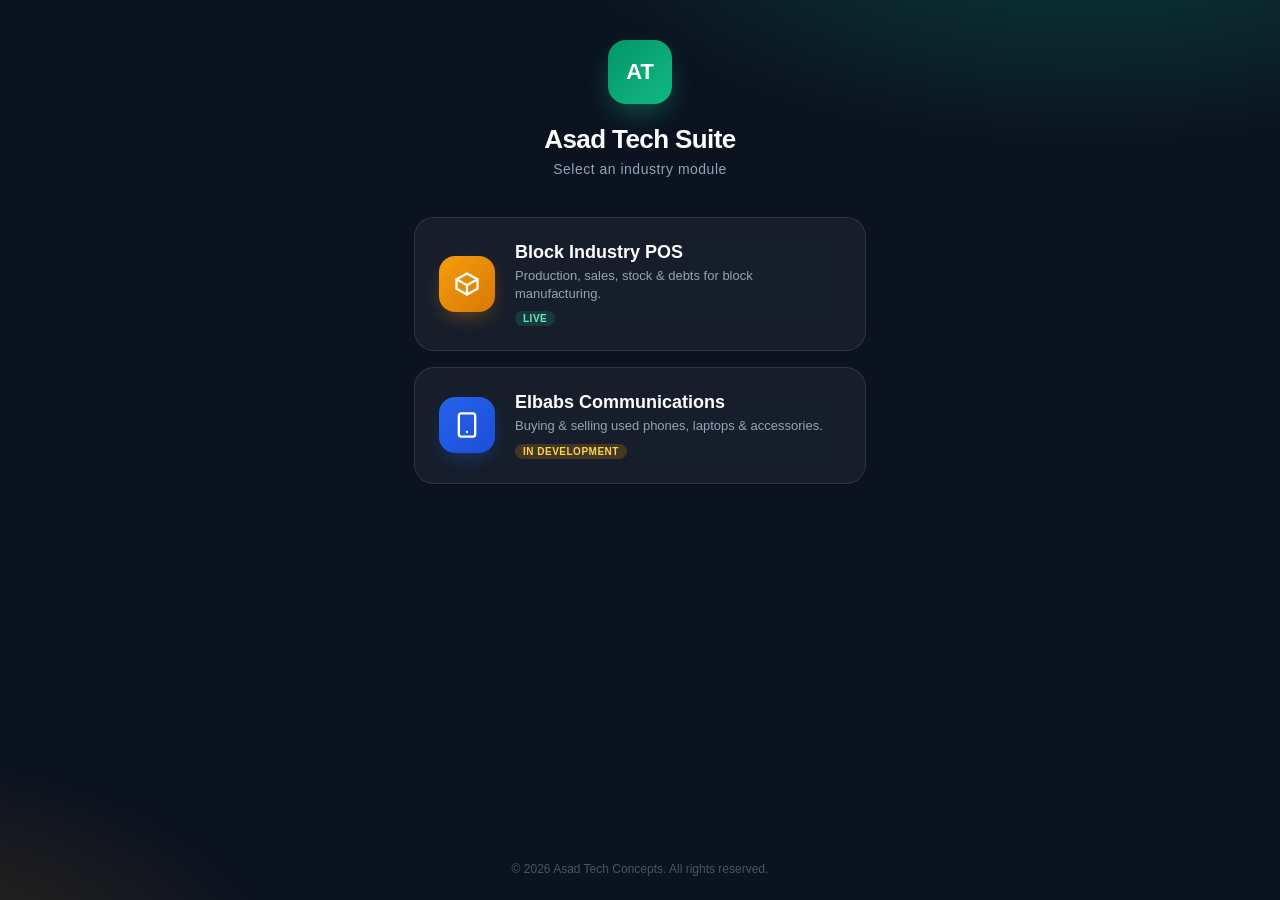
==== commit c2d06fdf: "Create universal launcher at root" ====
--- a/index.html
+++ b/index.html
@@ -4,1779 +4,102 @@
     <meta charset="UTF-8">
     <meta name="viewport" content="width=device-width, initial-scale=1.0, maximum-scale=1.0, user-scalable=no, viewport-fit=cover">
     <meta name="theme-color" content="#0b1220">
-    <title>Loading...</title>
-    <link rel="manifest" href="manifest.json">
+    <title>Asad Tech POS Suite</title>
     <style>
         :root {
-            --ink: #0b1220; --ink-2: #131d33; --ink-3: #1e2a45; --brand: #059669; --brand-dark: #047857; --brand-soft: #e6f6ef;
-            --accent: #f59e0b; --accent-soft: #fef3c7; --blue: #2563eb; --blue-soft: #e8efff; --danger: #dc2626; --danger-soft: #fdecec;
-            --warning: #d97706; --bg: #f3f5f8; --surface: #ffffff; --text: #0f172a; --muted: #64748b; --line: #e6eaf0;
-            --shadow-sm: 0 1px 2px rgba(15, 23, 42, .06); --shadow-md: 0 6px 20px -6px rgba(15, 23, 42, .12); --shadow-lg: 0 24px 48px -12px rgba(15, 23, 42, .35);
-            --radius: 16px; --radius-sm: 10px; --safe-b: env(safe-area-inset-bottom, 0px); --safe-t: env(safe-area-inset-top, 0px);
+            --ink: #0b1220; --ink-2: #131d33; --ink-3: #1e2a45; --brand: #059669; --brand-soft: #e6f6ef;
+            --surface: #ffffff; --text: #0f172a; --muted: #64748b; --line: #e6eaf0;
+            --shadow-lg: 0 24px 48px -12px rgba(15, 23, 42, .35);
         }
-        * { box-sizing: border-box; margin: 0; padding: 0; font-family: -apple-system, BlinkMacSystemFont, "Segoe UI", Roboto, "Helvetica Neue", Arial, sans-serif; -webkit-tap-highlight-color: transparent; }
-        html { -webkit-text-size-adjust: 100%; }
-        body { background: var(--bg); color: var(--text); height: 100vh; height: 100dvh; display: flex; flex-direction: column; overflow: hidden; line-height: 1.45; font-size: 15px; }
-        svg.ic { width: 20px; height: 20px; stroke: currentColor; fill: none; stroke-width: 1.8; stroke-linecap: round; stroke-linejoin: round; flex-shrink: 0; }
-        .view { display: none; flex: 1; flex-direction: column; min-height: 0; }
-        .view.active { display: flex; }
+        * { box-sizing: border-box; margin: 0; padding: 0; font-family: -apple-system, BlinkMacSystemFont, "Segoe UI", Roboto, sans-serif; -webkit-tap-highlight-color: transparent; }
+        body { 
+            background: radial-gradient(900px 400px at 85% -10%, rgba(5,150,105,.35), transparent 60%), 
+                        radial-gradient(700px 400px at -10% 110%, rgba(245,158,11,.18), transparent 60%), 
+                        var(--ink); 
+            color: #fff; height: 100vh; display: flex; flex-direction: column; overflow: hidden; 
+        }
+        
+        header { padding: 40px 24px 20px; text-align: center; }
+        .brand-mark { width: 64px; height: 64px; border-radius: 18px; margin: 0 auto 20px; display: grid; place-items: center; font-weight: 800; font-size: 22px; color: #fff; background: linear-gradient(135deg, var(--brand) 0%, #10b981 100%); box-shadow: 0 12px 32px -8px rgba(16,185,129,.55); }
+        header h1 { font-size: 26px; font-weight: 800; letter-spacing: -.6px; }
+        header p { font-size: 14px; color: #94a3b8; margin-top: 6px; letter-spacing: 0.5px; }
 
-        /* DARK MODE */
-        body.dark {
-            --bg: #0b1220; --surface: #131d33; --text: #f8fafc; --line: #334155; --muted: #94a3b8;
-            --shadow-sm: 0 1px 2px rgba(0,0,0,0.3); --shadow-md: 0 6px 20px -6px rgba(0,0,0,0.5);
-            --brand-soft: rgba(16,185,129,0.15); --danger-soft: rgba(220,38,38,0.15); --accent-soft: rgba(245,158,11,0.15);
-            --blue-soft: rgba(37,99,235,0.15);
+        .launcher-container { flex: 1; padding: 20px 24px; overflow-y: auto; display: flex; flex-direction: column; gap: 16px; max-width: 500px; margin: 0 auto; width: 100%; }
+
+        .app-card { 
+            background: rgba(255, 255, 255, 0.05); 
+            border: 1px solid rgba(255, 255, 255, 0.1); 
+            border-radius: 20px; 
+            padding: 24px; 
+            display: flex; 
+            align-items: center; 
+            gap: 20px; 
+            text-decoration: none; 
+            color: #fff; 
+            transition: all 0.2s ease;
+            backdrop-filter: blur(10px);
         }
-        body.dark .card, body.dark .modal-content, body.dark .list-item, body.dark .stat, body.dark .empty, body.dark .dialog-box { background: var(--surface); border-color: var(--line); }
-        body.dark .form-group input, body.dark .form-group select, body.dark textarea { background: #0f172a; color: #fff; border-color: #334155; }
-        body.dark .btn-outline { background: transparent; color: var(--text); }
-        body.dark .calc-box { background: rgba(16,185,129,0.1); border-color: #059669; }
-        body.dark .periods > div { background: #0f172a; }
-        body.dark .quick button { background: var(--surface); color: var(--text); }
-        body.dark .segmented { background: #0f172a; }
-        body.dark .segmented button.on { background: var(--surface); color: var(--text); }
-        body.dark .stock-tile { background: var(--brand-soft); border-color: #059669; }
-        body.dark .stock-tile.low { background: var(--danger-soft); border-color: var(--danger); }
+        .app-card:hover, .app-card:active { 
+            background: rgba(255, 255, 255, 0.1); 
+            border-color: rgba(16, 185, 129, 0.5);
+            transform: translateY(-2px);
+        }
 
-        /* Login */
-        #login-view { justify-content: center; align-items: center; padding: 24px; background: radial-gradient(900px 400px at 85% -10%, rgba(5,150,105,.35), transparent 60%), radial-gradient(700px 400px at -10% 110%, rgba(245,158,11,.18), transparent 60%), var(--ink); color: #fff; }
-        .login-card { width: 100%; max-width: 340px; text-align: center; display: flex; flex-direction: column; align-items: center; justify-content: center; position: relative; height: 100%; }
-        .brand-mark { width: 68px; height: 68px; border-radius: 20px; margin: 0 auto 20px; display: grid; place-items: center; font-weight: 800; font-size: 24px; letter-spacing: -1px; color: #fff; background: linear-gradient(135deg, var(--brand) 0%, #10b981 100%); box-shadow: 0 12px 32px -8px rgba(16,185,129,.55); }
-        .login-card h1 { font-size: 24px; font-weight: 800; letter-spacing: -.6px; line-height: 1.2; }
-        .login-card .sub { font-size: 13px; font-weight: 500; color: #94a3b8; letter-spacing: 0.5px; margin-top: 8px; margin-bottom: 36px; }
-        .pin-input { width: 100%; padding: 16px; font-size: 28px; text-align: center; letter-spacing: 14px; text-indent: 14px; border-radius: var(--radius); border: 1.5px solid rgba(255,255,255,.14); background: rgba(255,255,255,.06); color: #fff; margin-bottom: 14px; outline: none; transition: .2s; }
-        .pin-input::placeholder { color: #475569; }
-        .pin-input:focus { border-color: var(--brand); background: rgba(255,255,255,.1); box-shadow: 0 0 0 4px rgba(16,185,129,.2); }
-        .btn-primary { background: linear-gradient(135deg, var(--brand) 0%, #10b981 100%); color: #fff; border: none; padding: 16px; font-size: 16px; border-radius: var(--radius); width: 100%; font-weight: 700; cursor: pointer; transition: transform .1s; box-shadow: 0 10px 24px -8px rgba(16,185,129,.6); }
-        .btn-primary:active { transform: scale(.98); }
-        #login-error { color: #fca5a5; margin-top: 16px; display: none; font-weight: 600; font-size: 14px; }
+        .app-icon { 
+            width: 56px; height: 56px; border-radius: 16px; display: grid; place-items: center; flex-shrink: 0;
+        }
+        .app-icon.block { background: linear-gradient(135deg, #f59e0b 0%, #d97706 100%); box-shadow: 0 8px 20px -6px rgba(245,158,11,.4); }
+        .app-icon.phone { background: linear-gradient(135deg, #2563eb 0%, #1d4ed8 100%); box-shadow: 0 8px 20px -6px rgba(37,99,235,.4); }
+        .app-icon svg { width: 28px; height: 28px; stroke: #fff; fill: none; stroke-width: 2; stroke-linecap: round; stroke-linejoin: round; }
 
-        /* Shell */
-        header { background: var(--ink); color: #fff; padding: calc(12px + var(--safe-t)) 16px 12px; display: flex; justify-content: space-between; align-items: center; z-index: 10; }
-        .hdr-brand { display: flex; align-items: center; gap: 12px; min-width: 0; }
-        .hdr-brand .brand-mark { width: 38px; height: 38px; border-radius: 11px; margin: 0; font-size: 14px; box-shadow: none; }
-        .hdr-brand h2 { font-size: 16px; font-weight: 700; letter-spacing: -.3px; line-height: 1.1; white-space: nowrap; overflow: hidden; text-overflow: ellipsis; max-width: 140px; }
-        .role-badge { display: inline-block; margin-top: 3px; background: rgba(16,185,129,.18); color: #6ee7b7; padding: 2px 8px; border-radius: 20px; font-size: 10px; font-weight: 700; text-transform: uppercase; letter-spacing: .8px; }
-        .hdr-actions { display: flex; align-items: center; gap: 6px; }
-        .icon-btn { background: rgba(255,255,255,.08); color: #e2e8f0; border: none; width: 36px; height: 36px; border-radius: 10px; display: none; place-items: center; cursor: pointer; transition: .2s; }
-        .icon-btn.show { display: grid; }
-        .icon-btn:active { background: rgba(255,255,255,.2); }
-        .icon-btn svg { width: 18px; height: 18px; }
-        main { flex: 1; overflow-y: auto; padding: 18px 16px; padding-bottom: calc(96px + var(--safe-b)); -webkit-overflow-scrolling: touch; }
-        main > * { animation: rise .25s ease both; }
-        @keyframes rise { from { opacity: 0; transform: translateY(6px); } to { opacity: 1; transform: none; } }
+        .app-info h2 { font-size: 18px; font-weight: 700; margin-bottom: 4px; }
+        .app-info p { font-size: 13px; color: #94a3b8; line-height: 1.4; }
+        .app-info .status { display: inline-block; font-size: 10px; font-weight: 800; text-transform: uppercase; letter-spacing: 0.5px; padding: 2px 8px; border-radius: 20px; margin-top: 8px; }
+        .status.active { background: rgba(16,185,129,0.2); color: #6ee7b7; }
+        .status.dev { background: rgba(245,158,11,0.2); color: #fcd34d; }
 
-        nav { position: fixed; bottom: 0; left: 0; right: 0; background: rgba(255,255,255,.94); backdrop-filter: blur(14px); -webkit-backdrop-filter: blur(14px); border-top: 1px solid var(--line); display: flex; padding: 8px 6px calc(8px + var(--safe-b)); z-index: 20; }
-        body.dark nav { background: rgba(19,29,51,.94); }
-        .nav-btn { background: none; border: none; font-size: 10.5px; color: var(--muted); font-weight: 600; display: flex; flex-direction: column; align-items: center; gap: 4px; cursor: pointer; padding: 2px 0; flex: 1; transition: .2s; }
-        .nav-btn .pill { width: 46px; height: 28px; border-radius: 14px; display: grid; place-items: center; transition: .2s; }
-        .nav-btn.active { color: var(--brand-dark); }
-        body.dark .nav-btn.active { color: #6ee7b7; }
-        .nav-btn.active .pill { background: var(--brand-soft); }
-
-        /* Elements */
-        .page-title { font-size: 22px; font-weight: 800; letter-spacing: -.5px; margin-bottom: 4px; }
-        .page-sub { font-size: 13px; color: var(--muted); margin-bottom: 18px; }
-        .back-link { display: inline-flex; align-items: center; gap: 4px; background: none; border: none; color: var(--muted); font-size: 13px; font-weight: 600; cursor: pointer; margin-bottom: 10px; padding: 4px 0; }
-        .back-link svg { width: 16px; height: 16px; }
-        .section-title { display: flex; align-items: center; gap: 8px; font-size: 14px; font-weight: 700; margin: 24px 0 12px; }
-        .section-title svg { width: 18px; height: 18px; color: var(--muted); }
-        .card { background: var(--surface); border-radius: var(--radius); padding: 18px; margin-bottom: 16px; box-shadow: var(--shadow-sm); border: 1px solid var(--line); }
-        .card h3 { margin-bottom: 14px; font-size: 14px; font-weight: 700; display: flex; align-items: center; gap: 8px; }
-        .card h3 svg { width: 18px; height: 18px; color: var(--brand); }
-        .eyebrow { font-size: 11px; font-weight: 700; color: var(--muted); text-transform: uppercase; letter-spacing: .8px; margin: 18px 0 10px; }
-
-        /* Forms */
-        .form-group { margin-bottom: 14px; }
-        .form-group label { display: block; font-size: 12px; margin-bottom: 6px; font-weight: 600; color: var(--muted); }
-        .form-group input, .form-group select { width: 100%; padding: 13px 14px; border: 1.5px solid var(--line); border-radius: var(--radius-sm); font-size: 16px; background: #f8fafc; color: var(--text); outline: none; transition: .2s; appearance: none; -webkit-appearance: none; }
-        .form-group select { background-image: url("data:image/svg+xml,%3Csvg xmlns='http://www.w3.org/2000/svg' width='16' height='16' fill='none' stroke='%2364748b' stroke-width='2' stroke-linecap='round' stroke-linejoin='round'%3E%3Cpath d='M4 6l4 4 4-4'/%3E%3C/svg%3E"); background-repeat: no-repeat; background-position: right 12px center; padding-right: 36px; }
-        .form-group input:focus, .form-group select:focus { border-color: var(--brand); background: #fff; box-shadow: 0 0 0 4px var(--brand-soft); }
-        .row { display: flex; gap: 12px; }
-        .row > div { flex: 1; min-width: 0; }
-
-        /* Buttons */
-        .btn { background: var(--brand); color: #fff; border: none; padding: 14px; font-size: 15px; border-radius: var(--radius-sm); width: 100%; font-weight: 700; cursor: pointer; margin-top: 8px; transition: .15s; }
-        .btn:active { transform: scale(.98); }
-        .btn-blue { background: var(--blue); }
-        .btn-dark { background: var(--ink); }
-        .btn-danger { background: var(--danger); }
-        .btn-outline { background: #fff; color: var(--text); border: 1.5px solid var(--line); }
-
-        .calc-box { background: var(--brand-soft); border: 1px solid #bfe8d6; padding: 14px 16px; border-radius: var(--radius-sm); margin: 6px 0 14px; font-weight: 600; font-size: 14px; display: flex; flex-direction: column; gap: 6px; }
-        .calc-box .line { display: flex; justify-content: space-between; align-items: baseline; }
-        .calc-box .line:first-child { font-size: 17px; font-weight: 800; }
-
-        /* Lists */
-        .list-item { background: var(--surface); padding: 14px 16px; border-radius: 14px; margin-bottom: 10px; border: 1px solid var(--line); box-shadow: var(--shadow-sm); position: relative; overflow: hidden; }
-        .list-item::before { content: ""; position: absolute; left: 0; top: 0; bottom: 0; width: 4px; background: var(--brand); }
-        .list-item.owing::before { background: var(--danger); }
-        .list-item.curing::before { background: var(--blue); }
-        .list-item.alert { background: #fffbeb; border-color: #fde68a; }
-        body.dark .list-item.alert { background: rgba(245,158,11,0.1); border-color: var(--warning); }
-        .list-item.alert::before { background: var(--warning); }
-        .list-item.neutral::before { background: #94a3b8; }
-        .list-header { display: flex; justify-content: space-between; gap: 10px; font-weight: 700; font-size: 15px; margin-bottom: 3px; }
-        .list-sub { font-size: 12.5px; color: var(--muted); margin-bottom: 3px; }
-        .tag { display: inline-block; font-size: 11px; font-weight: 700; padding: 2px 9px; border-radius: 20px; }
-        .tag.blue { background: var(--blue-soft); color: var(--blue); }
-        .tag.green { background: var(--brand-soft); color: var(--brand-dark); }
-        .actions { display: flex; gap: 10px; margin-top: 12px; }
-        .actions > a { flex: 1; text-decoration: none; display: block; }
-        .actions button { width: 100%; padding: 11px; font-size: 13px; border-radius: 9px; cursor: pointer; background: #f1f5f9; color: var(--text); font-weight: 700; border: 1px solid var(--line); transition: .15s; }
-        body.dark .actions button { background: #0f172a; }
-        .actions button:active { transform: scale(.98); }
-        .actions button.wa { background: #25D366; color: #fff; border: none; }
-        .empty { text-align: center; color: var(--muted); padding: 36px 16px; font-size: 14px; background: var(--surface); border: 1.5px dashed var(--line); border-radius: var(--radius); }
-
-        /* Segmented control */
-        .segmented { display: flex; background: #e8ecf2; padding: 4px; border-radius: 12px; margin-bottom: 18px; }
-        .segmented button { flex: 1; border: none; background: transparent; padding: 10px; font-size: 13px; font-weight: 700; color: var(--muted); border-radius: 9px; cursor: pointer; transition: .2s; }
-        .segmented button.on { background: #fff; color: var(--text); box-shadow: var(--shadow-sm); }
-
-        /* Dashboard */
-        .quick { display: flex; gap: 10px; margin-bottom: 16px; }
-        .quick button { flex: 1; display: flex; align-items: center; justify-content: center; gap: 8px; background: #fff; border: 1px solid var(--line); border-radius: 12px; padding: 12px; font-size: 13px; font-weight: 700; color: var(--text); cursor: pointer; box-shadow: var(--shadow-sm); }
-        .quick button svg { color: var(--brand); width: 18px; height: 18px; }
-        .hero { background: radial-gradient(500px 220px at 100% 0%, rgba(16,185,129,.35), transparent 60%), linear-gradient(135deg, var(--ink) 0%, var(--ink-3) 100%); color: #fff; border-radius: 20px; padding: 22px 20px; margin-bottom: 14px; box-shadow: var(--shadow-md); }
-        .hero .lbl { font-size: 12px; font-weight: 600; color: #94a3b8; text-transform: uppercase; letter-spacing: 1px; }
-        .hero .big { font-size: 34px; font-weight: 800; letter-spacing: -1.2px; margin-top: 6px; }
-        .hero .big.neg { color: #fca5a5; }
-        .hero .meta { display: flex; gap: 20px; margin-top: 16px; padding-top: 14px; border-top: 1px solid rgba(255,255,255,.1); }
-        .hero .meta div { font-size: 11px; color: #94a3b8; font-weight: 600; text-transform: uppercase; letter-spacing: .6px; }
-        .hero .meta strong { display: block; font-size: 15px; color: #fff; letter-spacing: -.3px; margin-top: 2px; text-transform: none; }
-        .dash-grid { display: grid; grid-template-columns: 1fr 1fr; gap: 12px; margin-bottom: 16px; }
-        .stat { background: var(--surface); padding: 14px; border-radius: 14px; box-shadow: var(--shadow-sm); border: 1px solid var(--line); }
-        .stat .top { display: flex; align-items: center; gap: 8px; margin-bottom: 8px; }
-        .stat .dot { width: 28px; height: 28px; border-radius: 9px; display: grid; place-items: center; }
-        .stat .dot svg { width: 16px; height: 16px; }
-        .stat .dot.g { background: var(--brand-soft); color: var(--brand-dark); }
-        .stat .dot.r { background: var(--danger-soft); color: var(--danger); }
-        .stat .dot.a { background: var(--accent-soft); color: var(--warning); }
-        .stat .dot.b { background: var(--blue-soft); color: var(--blue); }
-        .stat h4 { font-size: 11px; color: var(--muted); font-weight: 700; text-transform: uppercase; letter-spacing: .4px; line-height: 1.2; }
-        .stat .val { font-size: 18px; font-weight: 800; letter-spacing: -.5px; }
-
-        .periods { display: grid; grid-template-columns: repeat(3, 1fr); gap: 8px; margin-bottom: 8px; }
-        .periods > div { background: #f8fafc; border: 1px solid var(--line); border-radius: 12px; padding: 10px 8px; text-align: center; }
-        .periods small { display: block; font-size: 10px; color: var(--muted); text-transform: uppercase; font-weight: 700; letter-spacing: .5px; }
-        .periods strong { font-size: 14px; letter-spacing: -.3px; }
-        .chart-container { display: flex; align-items: flex-end; justify-content: space-between; height: 130px; margin: 20px 0 30px; border-bottom: 1.5px solid var(--line); gap: 8px; }
-        .chart-bar { flex: 1; background: linear-gradient(180deg, #10b981, var(--brand)); border-radius: 6px 6px 0 0; min-height: 4px; position: relative; }
-        .chart-label { position: absolute; bottom: -22px; left: 50%; transform: translateX(-50%); font-size: 10px; color: var(--muted); font-weight: 600; }
-        .kv { display: flex; justify-content: space-between; align-items: center; font-size: 14px; padding: 10px 0; border-bottom: 1px solid var(--line); }
-        .kv:last-child { border-bottom: none; padding-bottom: 0; }
-        .kv:first-of-type { padding-top: 0; }
-        .rank { display: inline-grid; place-items: center; width: 22px; height: 22px; border-radius: 50%; background: var(--accent-soft); color: var(--warning); font-size: 11px; font-weight: 800; margin-right: 10px; }
-        .breakeven { background: linear-gradient(135deg, var(--ink) 0%, var(--ink-3) 100%); color: #fff; border: none; }
-        .breakeven h3, .breakeven h3 svg { color: #fff; }
-        .pos { color: var(--brand-dark); } .neg { color: var(--danger); }
-        .stock-grid { display: grid; grid-template-columns: 1fr 1fr; gap: 10px; margin-bottom: 16px; text-align: center; }
-        .stock-tile { padding: 12px 6px; border-radius: 12px; border: 1px solid #bfe8d6; background: var(--brand-soft); }
-        .stock-tile.low { background: var(--danger-soft); border-color: #f7bcbc; }
-        .stock-tile .n { font-size: 22px; font-weight: 800; margin-top: 2px; letter-spacing: -.5px; }
-        .stock-tile.low .n { color: var(--danger); }
-        .stock-tile .k { font-size: 11px; color: var(--muted); font-weight: 700; text-transform: uppercase; }
-        .stock-tile .w { font-size: 10px; color: var(--danger); font-weight: 800; margin-top: 2px; }
-        .variance { background: var(--danger-soft); border: 1px solid #f7bcbc; padding: 12px; border-radius: 10px; margin-top: 12px; }
-
-        /* Bottom sheet */
-        .modal { display: none; position: fixed; inset: 0; background: rgba(11,18,32,.6); z-index: 1000; align-items: center; justify-content: center; backdrop-filter: blur(4px); -webkit-backdrop-filter: blur(4px); padding: 20px; }
-        .modal.active { display: flex; }
-        .modal-content { background: #fff; border-radius: 24px; padding: 24px; width: 100%; max-width: 440px; max-height: 90vh; overflow-y: auto; box-shadow: var(--shadow-lg); animation: pop .2s ease; }
-        @keyframes pop { from { transform: scale(0.9); opacity: 0; } to { transform: scale(1); opacity: 1; } }
-        .modal-content h3 { margin-bottom: 18px; font-size: 18px; font-weight: 800; letter-spacing: -.3px; }
-
-        /* Toast */
-        #toast-container { position: fixed; bottom: 90px; left: 50%; transform: translateX(-50%); z-index: 2000; display: flex; flex-direction: column; gap: 10px; width: 90%; max-width: 350px; pointer-events: none; }
-        .toast { background: var(--ink); color: #fff; padding: 14px 20px; border-radius: 12px; font-size: 14px; font-weight: 600; box-shadow: var(--shadow-md); display: flex; align-items: center; gap: 10px; animation: slideUpToast 0.3s ease, fadeOut 0.3s ease 2.7s forwards; }
-        .toast.err { background: var(--danger); }
-        .toast.success { background: var(--brand); }
-        @keyframes slideUpToast { from { transform: translateY(20px); opacity: 0; } to { transform: translateY(0); opacity: 1; } }
-        @keyframes fadeOut { to { opacity: 0; transform: translateY(-10px); } }
-
-        @media print {
-            html, body { height: auto !important; overflow: visible !important; display: block !important; background: #fff !important; }
-            header, nav, #toast-container, .dialog-overlay, .icon-btn, .btn, .actions, .back-link, .quick { display: none !important; }
-            body.printing-modal #app-view, body.printing-modal #login-view { display: none !important; }
-            body.printing-modal #modal { display: block !important; position: static !important; background: transparent !important; backdrop-filter: none !important; padding: 0 !important; margin: 0 !important; width: 100% !important; height: auto !important; }
-            body.printing-modal #modal .modal-content { display: block !important; position: static !important; box-shadow: none !important; border: none !important; max-height: none !important; overflow: visible !important; padding: 0 !important; margin: 0 !important; width: 100% !important; max-width: 100% !important; }
-            body.printing-modal #modal button { display: none !important; }
-            body.printing-page #modal { display: none !important; }
-            body.printing-page #app-view { display: block !important; height: auto !important; }
-            body.printing-page main { display: block !important; padding: 0 !important; overflow: visible !important; height: auto !important; }
-            .card { page-break-inside: avoid; box-shadow: none !important; border: 1px solid #ccc !important; }
-        }
+        footer { text-align: center; padding: 24px; font-size: 12px; color: #475569; }
     </style>
 </head>
 <body>
 
-    <!-- LOGIN VIEW -->
-    <div id="login-view" class="view active">
-        <div class="login-card">
-            <div class="brand-mark" id="login-logo">AJ</div>
-            <h1 id="login-title-text">Loading...</h1>
-            <div class="sub" id="login-sub-text">BUSINESS & INVENTORY MANAGER</div>
-            
-            <div style="width: 100%;">
-                <input type="password" id="pin-input" class="pin-input" placeholder="••••" maxlength="4" inputmode="numeric" autocomplete="off">
-                <button class="btn-primary" onclick="login()">Login</button>
-                <div id="login-error">Invalid PIN</div>
+    <header>
+        <div class="brand-mark">AT</div>
+        <h1>Asad Tech Suite</h1>
+        <p>Select an industry module</p>
+    </header>
+
+    <div class="launcher-container">
+        
+        <!-- Block Industry -->
+        <a href="./block-industry/index.html" class="app-card">
+            <div class="app-icon block">
+                <svg viewBox="0 0 24 24"><path d="M12 3l9 5v8l-9 5-9-5V8z"/><path d="M3 8l9 5 9-5M12 13v8"/></svg>
             </div>
+            <div class="app-info">
+                <h2>Block Industry POS</h2>
+                <p>Production, sales, stock & debts for block manufacturing.</p>
+                <span class="status active">Live</span>
+            </div>
+        </a>
 
-            <div style="position: absolute; bottom: 40px; left: 0; width: 100%; text-align: center; padding: 0 20px;">
-                <button onclick="openRating()" style="background: rgba(255,255,255,0.06); border: 1px solid rgba(255,255,255,0.15); color: #e2e8f0; padding: 12px 24px; border-radius: 24px; font-size: 13px; font-weight: 600; display: inline-flex; align-items: center; gap: 8px; cursor: pointer; transition: 0.2s; box-shadow: 0 4px 12px rgba(0,0,0,0.1);">
-                    <span style="font-size: 16px;">⭐</span> Rate this App & Give Feedback
-                </button>
+        <!-- Phones & Laptops Industry -->
+        <a href="./phones-laptops-industry/index.html" class="app-card">
+            <div class="app-icon phone">
+                <svg viewBox="0 0 24 24"><rect x="5" y="2" width="14" height="20" rx="2"/><path d="M12 18h.01"/></svg>
             </div>
-        </div>
+            <div class="app-info">
+                <h2>Elbabs Communications</h2>
+                <p>Buying & selling used phones, laptops & accessories.</p>
+                <span class="status dev">In Development</span>
+            </div>
+        </a>
+
     </div>
 
-    <!-- APP VIEW -->
-    <div id="app-view" class="view">
-        <header>
-            <div class="hdr-brand">
-                <div class="brand-mark">AJ</div>
-                <div>
-                    <h2 id="app-title">A. Jibrialla</h2>
-                    <span class="role-badge" id="role-badge">Owner</span>
-                </div>
-            </div>
-            <div class="hdr-actions">
-                <button class="icon-btn show" onclick="forceUpdate()" title="Clear Cache" id="ib-update"></button>
-                <button class="icon-btn show" onclick="exportJSON()" title="Backup Data" id="ib-backup"></button>
-                <button class="icon-btn" id="btn-settings" onclick="openSettings()" title="Settings"></button>
-                <button class="icon-btn show" onclick="logout()" title="Logout" id="ib-logout"></button>
-            </div>
-        </header>
-        <main id="main-content"></main>
-        <nav id="bottom-nav"></nav>
-    </div>
+    <footer>
+        &copy; 2026 Asad Tech Concepts. All rights reserved.
+    </footer>
 
-    <!-- MODAL -->
-    <div id="modal" class="modal" onclick="if(event.target===this)closeModal()">
-        <div class="modal-content" id="modal-body"></div>
-    </div>
-
-    <!-- RATING MODAL -->
-    <div id="rating-modal" class="modal" onclick="if(event.target===this)closeRating()">
-        <div class="modal-content" style="text-align:center;">
-            <div style="width:56px; height:56px; border-radius:50%; background:var(--accent-soft); color:var(--accent); display:grid; place-items:center; margin:0 auto 14px;">
-                <svg class="ic" style="width:28px;height:28px;stroke-width:2.2" viewBox="0 0 24 24"><path d="M12 2l3.09 6.26L22 9.27l-5 4.87 1.18 6.88L12 17.77l-6.18 3.25L7 14.14 2 9.27l6.91-1.01L12 2z"/></svg>
-            </div>
-            <h3 id="rating-app-title" style="margin-bottom: 4px;">Rate this App</h3>
-            <p style="font-size:13px; color:var(--muted); margin-bottom: 16px;">How is your experience so far?</p>
-            
-            <div style="display:flex; justify-content:center; gap:12px; font-size:36px; cursor:pointer; margin-bottom:16px;" id="rating-stars-main">
-                <span onclick="setStars(1)">☆</span>
-                <span onclick="setStars(2)">☆</span>
-                <span onclick="setStars(3)">☆</span>
-                <span onclick="setStars(4)">☆</span>
-                <span onclick="setStars(5)">☆</span>
-            </div>
-
-            <div style="margin-bottom:16px;">
-                <textarea id="feedback-text" style="width:100%; height:70px; padding:12px; border:1.5px solid var(--line); border-radius:8px; font-size:14px; resize:none; background:#f8fafc; outline:none;" placeholder="Any feedback or feature requests?"></textarea>
-            </div>
-
-            <button class="btn btn-primary" style="margin-top:0; background:#25D366; color:#fff; box-shadow:none; margin-bottom:8px; padding:14px; border-radius:8px; border:none; width:100%; font-weight:700;" onclick="sendFeedback()">Send via WhatsApp</button>
-            <button class="btn btn-outline" style="margin-top:0; padding:14px; border-radius:8px; border:1.5px solid #ccc; width:100%; font-weight:700; background:#fff; color:#333;" onclick="closeRating()">Maybe Later</button>
-            
-            <div style="margin-top:20px; font-size:11px; color:var(--muted); line-height:1.5;">
-                <strong id="rating-app-footer">App v1.0.0</strong><br>
-                Built by Asad Tech Concepts<br>
-                <a href="https://wa.me/2347082762606" target="_blank" style="color:var(--brand); text-decoration:none;">Contact Support</a>
-            </div>
-        </div>
-    </div>
-
-    <!-- DIALOG MODAL -->
-    <div id="dialog-overlay" class="modal" style="z-index: 10000;">
-        <div class="modal-content" style="text-align: center;">
-            <h3 id="dialog-title">Title</h3>
-            <p id="dialog-msg" style="font-size: 14px; color: var(--muted); margin-bottom: 24px;">Message</p>
-            <div class="row">
-                <button class="btn btn-outline" onclick="closeDialog()">Cancel</button>
-                <button class="btn btn-primary" id="dialog-confirm-btn">Confirm</button>
-            </div>
-        </div>
-    </div>
-
-    <div id="toast-container"></div>
-
-<script>
-    const ICONS = {
-        dashboard: '<path d="M3 3v18h18"/><path d="M7 15l4-4 3 3 5-6"/>', home: '<path d="M3 11l9-8 9 8"/><path d="M5 10v10h14V10"/>',
-        sales: '<circle cx="12" cy="12" r="9"/><path d="M14.5 9.5c-.5-1-1.5-1.5-2.5-1.5-1.5 0-2.5.8-2.5 2s1 1.7 2.5 2 2.5.8 2.5 2-1 2-2.5 2c-1 0-2-.5-2.5-1.5M12 6v2m0 8v2"/>',
-        production: '<path d="M12 3l9 5v8l-9 5-9-5V8z"/><path d="M3 8l9 5 9-5M12 13v8"/>', expenses: '<rect x="3" y="6" width="18" height="13" rx="2"/><path d="M3 10h18M16 15h2"/>',
-        debts: '<path d="M5 4h11a3 3 0 013 3v13H8a3 3 0 01-3-3z"/><path d="M5 17a3 3 0 013-3h11"/>', settings: '<path d="M4 6h10M18 6h2M4 12h4M12 12h8M4 18h12M20 18h0"/><circle cx="16" cy="6" r="2"/><circle cx="10" cy="12" r="2"/><circle cx="18" cy="18" r="2"/>',
-        refresh: '<path d="M20 11a8 8 0 10-2.3 5.7"/><path d="M20 4v7h-7"/>', update: '<path d="M12 3v12m0 0l-4-4m4 4l4-4M4 20h16"/>', logout: '<path d="M9 4H5v16h4M16 8l4 4-4 4M20 12H9"/>',
-        report: '<path d="M6 3h8l4 4v14H6z"/><path d="M14 3v4h4M9 13h6M9 17h6"/>', alert: '<path d="M12 3l10 18H2z"/><path d="M12 10v5M12 18h.01"/>',
-        users: '<circle cx="9" cy="8" r="3"/><path d="M3 20c0-3.3 2.7-6 6-6s6 2.7 6 6"/><path d="M16 5a3 3 0 010 6M21 20c0-2.5-1.5-4.6-3.5-5.5"/>',
-        target: '<circle cx="12" cy="12" r="9"/><circle cx="12" cy="12" r="5"/><circle cx="12" cy="12" r="1"/>', trend: '<path d="M3 17l6-6 4 4 8-8M15 7h6v6"/>',
-        bars: '<path d="M5 21V10M12 21V4M19 21v-8"/>', plus: '<path d="M12 5v14M5 12h14"/>', back: '<path d="M15 5l-7 7 7 7"/>',
-        trophy: '<path d="M8 4h8v5a4 4 0 01-8 0z"/><path d="M8 6H5a3 3 0 003 4M16 6h3a3 3 0 01-3 4M12 13v4M8 20h8"/>',
-        cash: '<rect x="2" y="6" width="20" height="12" rx="2"/><circle cx="12" cy="12" r="3"/>', arrowIn: '<path d="M12 4v12m0 0l-4-4m4 4l4-4M5 20h14"/>',
-        arrowOut: '<path d="M12 20V8m0 0l-4 4m4-4l4 4M5 4h14"/>', box: '<path d="M3 8l9-5 9 5v8l-9 5-9-5z"/><path d="M3 8l9 5 9-5"/>', check: '<path d="M5 13l4 4L19 7"/>'
-    };
-    function ico(name, cls) { return `<svg class="ic ${cls||''}" viewBox="0 0 24 24">${ICONS[name]||''}</svg>`; }
-
-    const i18n = {
-        en: { 
-            home: "Home", dashboard: "Stock", analytics: "Analytics", sales: "Sales", debts: "Debts", expenses: "Expenses", production: "Production",
-            newSale: "New Sale", customer: "Customer Name", date: "Date", phone: "Phone Number", size: "Block Size", qty: "Quantity", price: "Price per Block (₦)", 
-            delivery: "Delivery Charge (₦)", paid: "Amount Paid (₦)", save: "Save Sale", receipt: "Receipt", remind: "Remind on WhatsApp", pay: "Record Payment", 
-            amount: "Amount (₦)", balance: "Balance Owing", total: "Total Amount", labourCost: "Labour Cost (₦)",
-            newExpense: "New Expense", category: "Category", note: "Note", saveExpense: "Save Expense",
-            wages: "Wages", repairs: "Machine Repairs", generator_fuel: "Generator Fuel", rent: "Rent", transport: "Transport", loaders: "Loaders", phone_data: "Phone/Data", other: "Other",
-            newBatch: "Log Production Batch", worker: "Worker Name", blocksProduced: "Blocks Produced",
-            cementBags: "Cement Bags Used", costPerBag: "Cost per Bag (₦)", sandCost: "Sand Cost (₦)", sandQty: "Sand Qty (Bags)",
-            otherCost: "Water/Other Cost (₦)", breakages: "Breakages (Qty)",
-            curingLoss: "Curing Loss (Qty)", totalCost: "Total Batch Cost", costPerBlock: "Cost per Block",
-            saveBatch: "Save Batch", markReady: "Mark as Ready", curing: "Curing", ready: "Ready",
-            settings: "Settings", marginAlert: "Margin Alert (%)", fixedCosts: "Monthly Fixed Costs (₦)",
-            saveSettings: "Save Settings", turnover: "Turnover", grossProfit: "Gross Profit", netProfit: "Net Profit",
-            cashInHand: "Cash in Hand", moneyOwed: "Owed to You", stockValue: "Stock Value", moneyYouOwe: "You Owe",
-            topCustomers: "Top Customers", bestSizes: "Best Selling Sizes", marginWarning: "MARGIN WARNING: Selling below cost!",
-            inventory: "Inventory", reports: "Reports & Backup", rawMaterials: "Raw Materials", finishedBlocks: "Finished Blocks",
-            cement: "Cement", sand: "Sand", logPurchase: "Log Purchase", supplierName: "Supplier Name",
-            lowStock: "LOW STOCK", varianceWarning: "VARIANCE WARNING: Expected vs Counted mismatch!",
-            expected: "Expected", physicalCount: "Physical Count", stockCheck: "Stock Check",
-            plReport: "Profit & Loss Report", month: "Month", revenue: "Revenue", cogs: "Cost of Goods Sold",
-            exportCSV: "Export CSV", exportJSON: "Share Backup", importJSON: "Restore JSON",
-            clearData: "Clear All Data", confirmClear: "Enter Owner PIN to clear ALL data:", wrongPin: "Incorrect PIN",
-            profitMargins: "Profit per Block", logBreakage: "Log Breakage", breakageReason: "Reason/Notes", 
-            salesHistory: "Sales History", noSalesYet: "No sales recorded yet.", broken: "Broken",
-            customerDebts: "Customer Debts", supplierDebts: "Supplier Debts", paySupplier: "Pay Supplier", noSupplierDebts: "No outstanding supplier debts.",
-            daysAgo: "days ago", acceptCount: "Accept Count & Update System", language: "Language"
-        },
-        ha: { 
-            home: "Gida", dashboard: "Kaya", analytics: "Analytics", sales: "Tallace", debts: "Bashi", expenses: "Kashe-kashe", production: "Samarwa",
-            newSale: "Sabuwar Sayarwa", customer: "Sunan Abokin Ciniki", date: "Kwanan Wata", phone: "Lambar Waya", size: "Girman Bulo", qty: "Yawa", price: "Farashin Bulo (₦)", 
-            delivery: "Kudin Jigila (₦)", paid: "Kudin da aka Biya (₦)", save: "Ajiye", receipt: "Rasit", remind: "Tuna a WhatsApp", pay: "Yi Biyan Bashi", 
-            amount: "Kudi (₦)", balance: "Sauran Bashi", total: "Jimillar Kudi", labourCost: "Kudin Ma'aikata (₦)",
-            newExpense: "Sabbin Kashe-kashe", category: "Rukuni", note: "Bayani", saveExpense: "Ajiye Kashewa",
-            wages: "Albashi", repairs: "Gyaran Injin", generator_fuel: "Man Fetur", rent: "Kudin Gida", transport: "Jigila", loaders: "Loda", phone_data: "Waya/Data", other: "Sauran",
-            newBatch: "Ajiye Yawan Bulo", worker: "Sunan Ma'aikaci", blocksProduced: "Yawan Bulo",
-            cementBags: "Buhun Siminti", costPerBag: "Kudin Buhu (₦)", sandCost: "Kudin Yashi (₦)", sandQty: "Yawan Yashi (Buhu)",
-            otherCost: "Kudin Ruwa/Sauran (₦)", breakages: "Karye",
-            curingLoss: "Asarar Jiyya", totalCost: "Jimlar Kudin Batch", costPerBlock: "Kudin Bulo Daya",
-            saveBatch: "Ajiye Bulo", markReady: "Sanya a Shirye", curing: "Jiyya", ready: "Shirye",
-            settings: "Saituna", marginAlert: "Gargadin Riba (%)", fixedCosts: "Kudin Watan Nan (₦)",
-            saveSettings: "Ajiye Saituna", turnover: "Kudin Shiga", grossProfit: "Ribar Farko", netProfit: "Ribar Karshe",
-            cashInHand: "Kudi a Hannu", moneyOwed: "Bashin da ake bin ka", stockValue: "Darajar Kaya", moneyYouOwe: "Bashin da kake bi",
-            topCustomers: "Manyan Abokan Ciniki", bestSizes: "Mafi Sayar da Bulo", marginWarning: "GARGAJIYA: Ana sayarwa kasa da kudin da aka kashe!",
-            inventory: "Ajiya", reports: "Rahoto & Ajiya", rawMaterials: "Kayan Gini", finishedBlocks: "Bulon da aka gama",
-            cement: "Siminti", sand: "Yashi", logPurchase: "Yi Rikodin Siyan Kaya", supplierName: "Sunan Mai Sayarwa",
-            lowStock: "KARANCIN KAYA", varianceWarning: "GARGAJIYA: Bambanci tsakanin lissafi da kidaya!",
-            expected: "Wanda ake tsammani", physicalCount: "Kidaya ta Hannu", stockCheck: "Duba Ajiya",
-            plReport: "Rahoton Riba da Asara", month: "Wata", revenue: "Kudin Shiga", cogs: "Kudin Kayan Sayarwa",
-            exportCSV: "Fitar da CSV", exportJSON: "Ajiye Backup", importJSON: "Dawo da JSON",
-            clearData: "Goge Duk Bayanai", confirmClear: "Shigar da PIN na Mai Gida don goge DUK bayanai:", wrongPin: "PIN ba daidai ba",
-            profitMargins: "Ribar Kowane Bulo", logBreakage: "Yi Rikodin Karye", breakageReason: "Dalili/Bayani",
-            salesHistory: "Tarihin Sayarwa", noSalesYet: "Babu wata sayarwa da aka yi.", broken: "Ya karye",
-            customerDebts: "Bashin Abokan Ciniki", supplierDebts: "Bashin Masu Sayarwa", paySupplier: "Biya Mai Sayarwa", noSupplierDebts: "Babu bashin mai sayarwa.",
-            daysAgo: "kwanaki da suka wuce", acceptCount: "Yarda da Kidaya & Gyara Lissafi", language: "Harshe"
-        }
-    };
-
-    let settings = JSON.parse(localStorage.getItem('asad:settings')) || {
-        ownerPin: '1234', staffPin: '0000', lang: 'en', businessName: 'A. Jibrialla Construction Ltd.', businessPhone: '0906 634 4956',
-        marginAlertPct: 20, fixedCostsMonthly: 0, lowCement: 50, lowSand: 5, lowFuel: 20, customExpenses: [], streak: 0, lastOpenDate: '', bestDayAmount: 0, reminderInterval: 0, mixCement: 50, mixSand: 500, defaultPrices: {'4': 0, '6': 0, '9': 0}, creditLimits: {}
-    };
-    if(!settings.customExpenses) settings.customExpenses = [];
-    if(settings.streak === undefined) settings.streak = 0;
-    if(settings.lastOpenDate === undefined) settings.lastOpenDate = '';
-    if(settings.bestDayAmount === undefined) settings.bestDayAmount = 0;
-    if(settings.reminderInterval === undefined) settings.reminderInterval = 0;
-    if(settings.mixCement === undefined) settings.mixCement = 50;
-    if(settings.mixSand === undefined) settings.mixSand = 500;
-    if(!settings.defaultPrices) settings.defaultPrices = {'4': 0, '6': 0, '9': 0};
-    if(!settings.creditLimits) settings.creditLimits = {};
-
-    let sales = JSON.parse(localStorage.getItem('asad:sales')) || [];
-    let payments = JSON.parse(localStorage.getItem('asad:customerPayments')) || [];
-    let expenses = JSON.parse(localStorage.getItem('asad:expenses')) || [];
-    let batches = JSON.parse(localStorage.getItem('asad:batches')) || [];
-    let purchases = JSON.parse(localStorage.getItem('asad:purchases')) || [];
-    let breakagesLog = JSON.parse(localStorage.getItem('asad:breakages')) || [];
-    let returns = JSON.parse(localStorage.getItem('asad:returns')) || [];
-    let stockCounts = JSON.parse(localStorage.getItem('asad:stockCounts')) || {}; 
-    let stockAdjustments = JSON.parse(localStorage.getItem('asad:stockAdjustments')) || [];
-    
-    let currentUser = null; 
-    let currentView = 'dashboard';
-    let currentDebtTab = 'customer'; 
-    let currentRating = 0;
-
-    function getWATDate() {
-        const now = new Date();
-        return new Date(now.getTime() + (now.getTimezoneOffset() * 60000) + (1 * 3600000));
-    }
-    function getTodayStr() {
-        return getWATDate().toISOString().split('T')[0];
-    }
-
-    function saveData(key, data) { localStorage.setItem('asad:' + key, JSON.stringify(data)); }
-    function formatNaira(num) { return '₦' + Number(num).toLocaleString(undefined, {minimumFractionDigits: 0, maximumFractionDigits: 2}); }
-    function backBtn(to) { return `<button class="back-link" onclick="nav('${to}')">${ico('back')} ${i18n[settings.lang][to] || 'Back'}</button>`; }
-
-    function showToast(msg, type = 'default') {
-        const container = document.getElementById('toast-container');
-        const toast = document.createElement('div');
-        toast.className = `toast ${type}`;
-        let icon = type === 'success' ? ico('check') : (type === 'err' ? ico('alert') : ico('update'));
-        toast.innerHTML = `${icon} <span>${msg}</span>`;
-        container.appendChild(toast);
-        setTimeout(() => { toast.remove(); }, 3000);
-    }
-
-    function showDialog(title, msg, onConfirm, isPrompt = false) {
-        const overlay = document.getElementById('dialog-overlay');
-        if (!overlay) {
-            if (isPrompt) {
-                const val = prompt(title + "\n\n" + msg);
-                if (val !== null && onConfirm) onConfirm(val);
-            } else {
-                if (confirm(title + "\n\n" + msg)) {
-                    if (onConfirm) onConfirm(true);
-                }
-            }
-            return;
-        }
-        document.getElementById('dialog-title').textContent = title;
-        if (isPrompt) {
-            document.getElementById('dialog-msg').innerHTML = `<input type="password" id="dialog-input" style="width:100%; padding:12px; border:1.5px solid var(--line); border-radius:8px; font-size:16px; text-align:center; margin-top:10px;" placeholder="••••">`;
-            setTimeout(() => document.getElementById('dialog-input').focus(), 100);
-        } else {
-            document.getElementById('dialog-msg').innerHTML = msg;
-        }
-        const confirmBtn = document.getElementById('dialog-confirm-btn');
-        const newBtn = confirmBtn.cloneNode(true);
-        confirmBtn.parentNode.replaceChild(newBtn, confirmBtn);
-        newBtn.onclick = () => {
-            let val = isPrompt ? document.getElementById('dialog-input').value : true;
-            closeDialog();
-            if (onConfirm) onConfirm(val);
-        };
-        overlay.classList.add('active');
-    }
-    function closeDialog() { const overlay = document.getElementById('dialog-overlay'); if(overlay) overlay.classList.remove('active'); }
-    window.alert = (msg) => showToast(msg, 'default');
-
-    function checkStreak() {
-        const today = getTodayStr();
-        if (!settings.lastOpenDate) {
-            settings.lastOpenDate = today;
-            settings.streak = 1;
-            saveData('settings', settings);
-            return;
-        }
-        if (settings.lastOpenDate === today) return;
-        const last = new Date(settings.lastOpenDate);
-        const now = new Date(today);
-        const diffDays = Math.round((now - last) / (1000 * 60 * 60 * 24));
-        if (diffDays === 1) {
-            settings.streak += 1;
-            setTimeout(() => showToast(`🔥 ${settings.streak} Day Streak! Keep it up!`, 'success'), 1500);
-        } else if (diffDays > 1) {
-            settings.streak = 1; 
-        }
-        settings.lastOpenDate = today;
-        saveData('settings', settings);
-    }
-
-    let reminderTimer = null;
-    function setupReminders() {
-        if (reminderTimer) clearInterval(reminderTimer);
-        if (settings.reminderInterval && settings.reminderInterval > 0) {
-            if (Notification.permission === 'granted') {
-                reminderTimer = setInterval(() => {
-                    const now = new Date();
-                    if (now.getHours() >= 22 || now.getHours() < 6) return;
-                    if (document.visibilityState === 'hidden') {
-                        new Notification("🧱 Sales Reminder", { body: "Don't forget to log your recent block sales!" });
-                    } else {
-                        showToast("⏰ Reminder: Don't forget to log your sales!", "success");
-                    }
-                }, settings.reminderInterval * 60 * 60 * 1000);
-            }
-        }
-    }
-
-    function triggerConfetti() {
-        const canvas = document.createElement('canvas');
-        canvas.style.position = 'fixed'; canvas.style.top = '0'; canvas.style.left = '0';
-        canvas.style.width = '100vw'; canvas.style.height = '100vh';
-        canvas.style.pointerEvents = 'none'; canvas.style.zIndex = '99999';
-        document.body.appendChild(canvas);
-        const ctx = canvas.getContext('2d');
-        canvas.width = window.innerWidth; canvas.height = window.innerHeight;
-        let particles = [];
-        for(let i = 0; i < 120; i++) {
-            particles.push({ x: canvas.width / 2, y: canvas.height / 2, vx: (Math.random() - 0.5) * 20, vy: (Math.random() - 0.5) * 20 - 5, color: `hsl(${Math.random() * 360}, 100%, 60%)`, size: Math.random() * 8 + 4, life: 100 });
-        }
-        function draw() {
-            ctx.clearRect(0, 0, canvas.width, canvas.height);
-            particles.forEach(p => { p.x += p.vx; p.y += p.vy; p.vy += 0.4; p.life -= 1; ctx.fillStyle = p.color; ctx.fillRect(p.x, p.y, p.size, p.size); });
-            particles = particles.filter(p => p.life > 0);
-            if(particles.length > 0) requestAnimationFrame(draw); else canvas.remove();
-        }
-        draw();
-        if (navigator.vibrate) navigator.vibrate([100, 50, 100, 50, 200]);
-    }
-
-    async function forceUpdate() {
-        showDialog("Update App?", "This will download the latest version.\nYOUR STOCK, SALES, AND DEBTS WILL NOT BE DELETED.", async () => {
-            showToast('Clearing cache and updating...', 'success');
-            try {
-                if ('serviceWorker' in navigator) {
-                    const registrations = await navigator.serviceWorker.getRegistrations();
-                    for (let registration of registrations) { await registration.unregister(); }
-                }
-                const keys = await caches.keys();
-                for (let key of keys) { await caches.delete(key); }
-            } catch(e) { console.log('Cache clear error', e); }
-            setTimeout(() => { window.location.href = window.location.href.split('?')[0] + '?v=' + Date.now(); }, 1000);
-        });
-    }
-
-    function openRating() {
-        const bizName = settings.businessName || 'My Business';
-        document.getElementById('rating-app-title').textContent = bizName;
-        document.getElementById('rating-app-footer').textContent = bizName + ' (v1.0.0)';
-        document.getElementById('rating-modal').classList.add('active');
-    }
-    function setStars(stars) {
-        currentRating = stars;
-        const starsEl = document.getElementById('rating-stars-main');
-        let display = '';
-        for (let i = 1; i <= 5; i++) {
-            display += `<span onclick="setStars(${i})" style="color:${i <= stars ? 'var(--accent)' : 'var(--muted)'}">${i <= stars ? '★' : '☆'}</span>`;
-        }
-        starsEl.innerHTML = display;
-    }
-    function sendFeedback() {
-        if (currentRating === 0) return showToast('Please select a star rating first', 'err');
-        const text = document.getElementById('feedback-text').value;
-        const devPhone = "2347082762606"; 
-        const msg = encodeURIComponent(`Hello Asad Tech Concepts!\n\nApp Rating: ${currentRating} out of 5 stars ⭐\n\nFeedback: ${text || 'No extra text.'}\n\nBusiness: ${settings.businessName || 'N/A'}`);
-        closeRating();
-        showToast('Thank you for your feedback!', 'success');
-        setTimeout(() => { window.open(`https://wa.me/${devPhone}?text=${msg}`, '_blank'); }, 500);
-    }
-    function closeRating() { document.getElementById('rating-modal').classList.remove('active'); }
-
-    function login() {
-        const pin = document.getElementById('pin-input').value;
-        const err = document.getElementById('login-error');
-        if (pin === settings.ownerPin) { currentUser = 'owner'; err.style.display = 'none'; }
-        else if (pin === settings.staffPin) { currentUser = 'staff'; err.style.display = 'none'; }
-        else { err.style.display = 'block'; return; }
-        sessionStorage.setItem('asad:auth', currentUser);
-        loadApp();
-    }
-    function restoreSession() {
-        const savedUser = sessionStorage.getItem('asad:auth');
-        if (savedUser) { currentUser = savedUser; loadApp(); }
-    }
-    function loadApp() {
-        document.getElementById('login-view').classList.remove('active');
-        document.getElementById('app-view').classList.add('active');
-        document.getElementById('role-badge').textContent = currentUser === 'owner' ? 'Owner' : 'Staff';
-        
-        document.getElementById('ib-update').innerHTML = ico('refresh');
-        document.getElementById('ib-backup').innerHTML = ico('update');
-        document.getElementById('ib-logout').innerHTML = ico('logout');
-        document.getElementById('btn-settings').innerHTML = ico('settings');
-        
-        const owner = currentUser === 'owner';
-        document.getElementById('btn-settings').classList.toggle('show', owner);
-        document.getElementById('pin-input').value = '';
-        
-        const bizName = settings.businessName || 'My Business';
-        document.title = bizName;
-        document.getElementById('app-title').textContent = bizName;
-        
-        buildNav();
-        nav('dashboard'); // Always start on stock dashboard
-    }
-    function logout() {
-        currentUser = null;
-        sessionStorage.removeItem('asad:auth');
-        document.getElementById('app-view').classList.remove('active');
-        document.getElementById('login-view').classList.add('active');
-    }
-    function buildNav() {
-        const navEl = document.getElementById('bottom-nav');
-        const t = i18n[settings.lang];
-        const item = (v, icon) => `<button class="nav-btn" data-view="${v}" onclick="nav('${v}')"><span class="pill">${ico(icon)}</span>${t[v] || v}</button>`;
-        let html = item('dashboard', 'box'); 
-        html += item('sales', 'sales') + item('production', 'production') + item('expenses', 'expenses');
-        if (currentUser === 'owner') { html += item('analytics', 'dashboard'); } 
-        else { html += item('debts', 'debts'); }
-        navEl.innerHTML = html;
-    }
-    function nav(view) {
-        currentView = view;
-        document.querySelectorAll('.nav-btn').forEach(b => b.classList.toggle('active', b.dataset.view === view));
-        const main = document.getElementById('main-content');
-        main.innerHTML = '';
-        main.scrollTop = 0;
-        
-        if (view === 'dashboard') renderDashboard(main);
-        else if (view === 'analytics') renderAnalytics(main);
-        else if (view === 'sales') renderSales(main);
-        else if (view === 'production') renderProduction(main);
-        else if (view === 'expenses') renderExpenses(main);
-        else if (view === 'debts') renderDebts(main);
-        else if (view === 'reports') renderReports(main);
-    }
-
-    function openSettings() {
-        const t = i18n[settings.lang];
-        document.getElementById('modal-body').innerHTML = `
-            <h3>${t.settings}</h3>
-            <div class="form-group">
-                <label>${t.language} / Harshe</label>
-                <select id="set-lang">
-                    <option value="en" ${settings.lang === 'en' ? 'selected' : ''}>English</option>
-                    <option value="ha" ${settings.lang === 'ha' ? 'selected' : ''}>Hausa</option>
-                </select>
-            </div>
-            <div class="form-group" style="display:flex; justify-content:space-between; align-items:center; background:var(--bg); padding:12px; border-radius:8px;">
-                <label style="margin:0; font-size:14px; font-weight:700;">Dark Mode</label>
-                <input type="checkbox" id="set-dark-mode" style="width:20px; height:20px;" ${settings.darkMode ? 'checked' : ''}>
-            </div>
-            <div class="eyebrow">Default Selling Prices (₦)</div>
-            <div class="row">
-                <div class="form-group"><label>4" Block</label><input type="number" id="set-price-4" value="${settings.defaultPrices['4'] || 0}"></div>
-                <div class="form-group"><label>6" Block</label><input type="number" id="set-price-6" value="${settings.defaultPrices['6'] || 0}"></div>
-                <div class="form-group"><label>9" Block</label><input type="number" id="set-price-9" value="${settings.defaultPrices['9'] || 0}"></div>
-            </div>
-            <div class="eyebrow">Standard Mix Ratios</div>
-            <div class="row">
-                <div class="form-group"><label>Blocks per Cement Bag</label><input type="number" id="set-mix-cement" value="${settings.mixCement}"></div>
-                <div class="form-group"><label>Blocks per Sand Bag</label><input type="number" id="set-mix-sand" value="${settings.mixSand}"></div>
-            </div>
-            <div class="form-group" style="margin-top:16px;">
-                <label>Sales Reminder</label>
-                <select id="set-reminder">
-                    <option value="0" ${settings.reminderInterval == 0 ? 'selected' : ''}>Off</option>
-                    <option value="1" ${settings.reminderInterval == 1 ? 'selected' : ''}>Every 1 Hour</option>
-                    <option value="2" ${settings.reminderInterval == 2 ? 'selected' : ''}>Every 2 Hours</option>
-                    <option value="4" ${settings.reminderInterval == 4 ? 'selected' : ''}>Every 4 Hours</option>
-                </select>
-            </div>
-            <div class="row">
-                <div class="form-group"><label>${t.marginAlert}</label><input type="number" id="set-margin" value="${settings.marginAlertPct}"></div>
-                <div class="form-group"><label>${t.fixedCosts}</label><input type="number" id="set-fixed" value="${settings.fixedCostsMonthly}"></div>
-            </div>
-            <div class="eyebrow">Low Stock Thresholds</div>
-            <div class="row">
-                <div class="form-group"><label>${t.cement}</label><input type="number" id="set-low-cement" value="${settings.lowCement}"></div>
-                <div class="form-group"><label>${t.sand}</label><input type="number" id="set-low-sand" value="${settings.lowSand}"></div>
-            </div>
-            <div class="eyebrow">Custom Expense Categories</div>
-            <div class="row">
-                <div class="form-group" style="flex:2;"><input type="text" id="set-new-expense" placeholder="e.g. Truck Hire"></div>
-                <div class="form-group" style="flex:1;"><button class="btn btn-outline" style="margin-top:0;" onclick="addExpenseCategory()">Add</button></div>
-            </div>
-            <div class="form-group" style="display:flex; justify-content:space-between; align-items:center;">
-                <label style="margin:0; font-size:14px; font-weight:700;">Security PINs</label>
-            </div>
-            <div class="row">
-                <div class="form-group"><label>Owner PIN</label><input type="password" id="set-owner-pin" maxlength="4" value="${settings.ownerPin}"></div>
-                <div class="form-group"><label>Staff PIN</label><input type="password" id="set-staff-pin" maxlength="4" value="${settings.staffPin}"></div>
-            </div>
-            <button class="btn" onclick="saveSettings()">${t.saveSettings}</button>
-            <button class="btn btn-outline" style="margin-top:10px;" onclick="openDirectory()">📂 Customer & Supplier Directory</button>
-            <button class="btn btn-outline" style="margin-top:10px;" onclick="closeModal()">Cancel</button>
-            <button class="btn btn-danger" style="margin-top:22px;" onclick="clearAllData()">${t.clearData}</button>
-        `;
-        document.getElementById('modal').classList.add('active');
-    }
-
-    function addExpenseCategory() {
-        const val = document.getElementById('set-new-expense').value.trim();
-        if (!val) return;
-        if (!settings.customExpenses.includes(val)) {
-            settings.customExpenses.push(val);
-            saveData('settings', settings);
-            showToast('Category added', 'success');
-            document.getElementById('set-new-expense').value = '';
-        } else {
-            showToast('Category already exists', 'err');
-        }
-    }
-
-    function saveSettings() {
-        const newLang = document.getElementById('set-lang').value;
-        const langChanged = newLang !== settings.lang;
-        settings.lang = newLang;
-        
-        settings.darkMode = document.getElementById('set-dark-mode').checked;
-        if(settings.darkMode) document.body.classList.add('dark');
-        else document.body.classList.remove('dark');
-        
-        settings.reminderInterval = parseInt(document.getElementById('set-reminder').value);
-        if (settings.reminderInterval > 0 && Notification.permission !== 'granted') {
-            Notification.requestPermission().then(perm => { if (perm === 'granted') setupReminders(); });
-        } else { setupReminders(); }
-
-        settings.mixCement = parseInt(document.getElementById('set-mix-cement').value) || 50;
-        settings.mixSand = parseInt(document.getElementById('set-mix-sand').value) || 500;
-        settings.defaultPrices = {
-            '4': parseFloat(document.getElementById('set-price-4').value) || 0,
-            '6': parseFloat(document.getElementById('set-price-6').value) || 0,
-            '9': parseFloat(document.getElementById('set-price-9').value) || 0
-        };
-        settings.marginAlertPct = parseFloat(document.getElementById('set-margin').value) || 0;
-        settings.fixedCostsMonthly = parseFloat(document.getElementById('set-fixed').value) || 0;
-        settings.lowCement = parseFloat(document.getElementById('set-low-cement').value) || 0;
-        settings.lowSand = parseFloat(document.getElementById('set-low-sand').value) || 0;
-        settings.ownerPin = document.getElementById('set-owner-pin').value || settings.ownerPin;
-        settings.staffPin = document.getElementById('set-staff-pin').value || settings.staffPin;
-        
-        saveData('settings', settings);
-        closeModal();
-        if (langChanged) { buildNav(); }
-        nav(currentView);
-        showToast('Settings saved', 'success');
-    }
-
-    function clearAllData() {
-        const t = i18n[settings.lang];
-        showDialog("Enter Owner PIN", t.confirmClear, (pin) => {
-            if (pin === settings.ownerPin) {
-                showDialog("WARNING!", "This will permanently delete all sales, expenses, and production data. Are you sure?", () => {
-                    localStorage.clear();
-                    location.reload();
-                });
-            } else if (pin !== null) {
-                showToast(t.wrongPin, 'err');
-            }
-        }, true);
-    }
-
-    function renderDashboard(main) {
-        const t = i18n[settings.lang];
-        const cementPurchased = purchases.filter(p=>p.material==='cement').reduce((s,p)=>s+p.qty,0);
-        const cementUsed = batches.reduce((s,b)=>s+(b.cementBags||0),0);
-        const cementAdj = stockAdjustments.filter(a=>a.material==='cement').reduce((s,a)=>s+a.qty,0);
-        const cementStock = cementPurchased - cementUsed + cementAdj;
-
-        const sandPurchased = purchases.filter(p=>p.material==='sand').reduce((s,p)=>s+p.qty,0);
-        const sandUsed = batches.reduce((s,b)=>s+(b.sandQty||0),0);
-        const sandAdj = stockAdjustments.filter(a=>a.material==='sand').reduce((s,a)=>s+a.qty,0);
-        const sandStock = sandPurchased - sandUsed + sandAdj;
-
-        const sizes = ['4','6','9'];
-        let blockHtml = '';
-        sizes.forEach(sz => {
-            const readyBatches = batches.filter(b => b.size === sz && b.status === 'ready');
-            const curingBatches = batches.filter(b => b.size === sz && b.status === 'curing');
-            const produced = readyBatches.reduce((s,b)=>s+(b.blocksProduced - b.breakages),0);
-            const curing = curingBatches.reduce((s,b)=>s+b.blocksProduced,0);
-            const sold = sales.filter(s => s.size === sz).reduce((s,v)=>s+v.quantity,0);
-            const broken = breakagesLog.filter(b => b.size === sz).reduce((s,v)=>s+v.blocks,0);
-            const returned = returns.filter(r => r.size === sz).reduce((s, r) => s + r.quantity, 0);
-            const expectedReady = produced - sold - broken + returned;
-            const physical = stockCounts[sz];
-            let varianceHtml = '';
-            if (physical !== undefined && physical !== expectedReady) {
-                const diff = physical - expectedReady;
-                varianceHtml = `<div class="variance"><div style="color: var(--danger); font-weight: 700; font-size: 13px;">${t.varianceWarning}</div><div style="font-size: 13px; margin-top: 4px;">Expected: ${expectedReady} | Counted: ${physical} (Diff: ${diff > 0 ? '+' : ''}${diff})</div><button onclick="acceptVariance('${sz}', ${expectedReady}, ${physical})" style="margin-top: 10px; padding: 11px; font-size: 13px; background: var(--danger); color: white; border: none; border-radius: 8px; width: 100%; font-weight: 700; cursor: pointer;">${t.acceptCount}</button></div>`;
-            }
-            blockHtml += `<div class="list-item" style="padding: 14px 16px; margin-bottom: 8px;"><div class="list-header"><span>${sz}" Blocks</span><span class="pos">${expectedReady} Ready</span></div><div class="list-sub" style="margin-bottom: 8px;">Curing: ${curing} pcs · Sold: ${sold} pcs · ${t.broken}: ${broken} pcs</div><div class="actions" style="margin-top: 0;"><button onclick="openStockCheck('${sz}', ${expectedReady})">${t.stockCheck}</button><button onclick="openBreakage('${sz}')" style="background:var(--accent-soft); color:#92400e; border-color:#fde68a;">${t.logBreakage}</button></div>${varianceHtml}</div>`;
-        });
-
-        const tile = (label, stock, low) => `<div class="stock-tile ${stock <= low ? 'low' : ''}"><div class="k">${label}</div><div class="n">${stock}</div>${stock <= low ? `<div class="w">${t.lowStock}</div>` : ''}</div>`;
-
-        const isPurchasesCollapsed = localStorage.getItem('asad:purchasesCollapsed') === 'true';
-        const isBlocksCollapsed = localStorage.getItem('asad:blocksCollapsed') === 'true';
-
-        main.innerHTML = `
-            <div class="quick" style="margin-bottom: 20px;">
-                <button onclick="nav('debts')">${ico('debts')} Debts</button>
-                ${currentUser === 'owner' ? `<button onclick="nav('reports')">${ico('report')} Reports</button>` : ''}
-                <button onclick="openDailyClosing()" style="color:var(--brand); border-color:var(--brand);">📊 Close Day</button>
-            </div>
-            <div class="page-title">Stock & Inventory</div>
-            <div class="page-sub">Raw materials and finished blocks</div>
-            <div class="card">
-                <h3>${ico('box')} ${t.rawMaterials}</h3>
-                <div class="stock-grid">
-                    ${tile(t.cement, cementStock, settings.lowCement)}
-                    ${tile(t.sand, sandStock, settings.lowSand)}
-                </div>
-                <div class="row" style="margin-top:16px;">
-                    <button class="btn btn-dark" style="margin-top:0;" onclick="openPurchase()">+ ${t.logPurchase}</button>
-                    <button class="btn btn-outline" style="margin-top:0;" onclick="openAdjustStock()">Adjust Stock</button>
-                </div>
-            </div>
-            <div class="section-title" onclick="toggleSection('blocks-list')" style="cursor:pointer; display:flex; justify-content:space-between; align-items:center;"><span>${ico('production')} ${t.finishedBlocks}</span><span id="blocks-list-icon" style="font-size:12px; color:var(--muted);">${isBlocksCollapsed ? '▼' : '▲'}</span></div>
-            <div id="blocks-list" style="display: ${isBlocksCollapsed ? 'none' : 'block'};">${blockHtml}</div>
-            <div class="section-title" onclick="toggleSection('purchases-section')" style="cursor:pointer; display:flex; justify-content:space-between; align-items:center;"><span>${ico('report')} Recent Purchases</span><span id="purchases-section-icon" style="font-size:12px; color:var(--muted);">${isPurchasesCollapsed ? '▼' : '▲'}</span></div>
-            <div id="purchases-section" style="display: ${isPurchasesCollapsed ? 'none' : 'block'};">
-                <div class="form-group" style="margin-bottom:12px;"><input type="text" id="search-purchases" placeholder="Search supplier..." oninput="filterPurchases(this.value)" style="padding:10px 14px; font-size:14px; border-radius:20px;"></div>
-                <div id="purchases-inner-list">${purchases.length > 0 ? [...purchases].reverse().slice(0,5).map(p => `<div class="list-item neutral" style="padding: 12px; margin-bottom: 8px; cursor:pointer;" onclick="openPurchaseDetails('${p.id}')"><div class="list-header"><span>${p.supplierName}</span><span>${p.material.toUpperCase()}</span></div><div class="list-sub">${p.qty} units · ₦${p.cost.toLocaleString()} ${p.amountPaid < p.cost ? '· <span style="color:var(--danger)">Owing</span>' : ''}</div></div>`).join('') : '<p style="font-size:13px; color:var(--muted); text-align:center;">No purchases logged yet.</p>'}</div>
-            </div>
-        `;
-    }
-
-    function toggleSection(id) {
-        const container = document.getElementById(id);
-        const icon = document.getElementById(id + '-icon');
-        if (!container) return;
-        const isNowHidden = container.style.display === 'none';
-        container.style.display = isNowHidden ? 'block' : 'none';
-        if (icon) icon.textContent = isNowHidden ? '▲' : '▼';
-        localStorage.setItem('asad:' + id + 'Collapsed', isNowHidden ? 'false' : 'true');
-    }
-
-    function renderAnalytics(main) {
-        if (currentUser !== 'owner') return nav('dashboard');
-        const t = i18n[settings.lang];
-        const today = getWATDate();
-        const todayStr = getTodayStr();
-        const weekAgo = new Date(today.getTime() - 7*24*60*60*1000).toISOString().split('T')[0];
-        const monthAgo = new Date(today.getTime() - 30*24*60*60*1000).toISOString().split('T')[0];
-
-        const totalReturnsAmount = returns.reduce((sum, r) => sum + (r.refundAmount || 0), 0);
-        const allRevenue = sales.reduce((sum, s) => sum + s.totalAmount, 0) - totalReturnsAmount;
-        const allCOGS = sales.reduce((sum, s) => sum + (s.quantity * getAvgCost(s.size)), 0);
-        const allExpenses = expenses.reduce((sum, e) => sum + e.amount, 0);
-        const netProfit = allRevenue - allCOGS - allExpenses;
-        
-        const cashIn = sales.reduce((sum, s) => sum + s.amountPaidAtSale, 0) + payments.reduce((sum, p) => sum + p.amount, 0);
-        const cashInHand = cashIn - allExpenses;
-        const moneyOwedToOwner = sales.filter(s => !s.writtenOff).reduce((sum, s) => sum + s.balanceOwing, 0);
-        const moneyYouOwe = purchases.reduce((sum, p) => sum + Math.max(0, p.cost - (p.amountPaid || 0)), 0);
-        
-        let unsoldValue = 0;
-        ['4', '6', '9'].forEach(sz => {
-            const readyBatches = batches.filter(b => b.size === sz && b.status === 'ready');
-            const produced = readyBatches.reduce((s,b)=>s+(b.blocksProduced - b.breakages),0);
-            const sold = sales.filter(s => s.size === sz).reduce((s,v)=>s+v.quantity,0);
-            const broken = breakagesLog.filter(b => b.size === sz).reduce((s,v)=>s+v.blocks,0);
-            const returned = returns.filter(r => r.size === sz).reduce((s, r) => s + r.quantity, 0);
-            const remaining = Math.max(0, produced - sold - broken + returned);
-            unsoldValue += remaining * getAvgCost(sz);
-        });
-
-        const dayRev = sales.filter(s => s.date === todayStr).reduce((sum, s) => sum + s.totalAmount, 0);
-        const weekRev = sales.filter(s => s.date >= weekAgo).reduce((sum, s) => sum + s.totalAmount, 0);
-        const monthRev = sales.filter(s => s.date >= monthAgo).reduce((sum, s) => sum + s.totalAmount, 0);
-
-        const currentMonth = today.getMonth();
-        const currentYear = today.getFullYear();
-        const thisMonthRev = sales.filter(s => { const d = new Date(s.date); return d.getMonth() === currentMonth && d.getFullYear() === currentYear; }).reduce((sum, s) => sum + s.totalAmount, 0);
-        const lastMonthDate = new Date(currentYear, currentMonth - 1, 1);
-        const lastMonth = lastMonthDate.getMonth();
-        const lastMonthYear = lastMonthDate.getFullYear();
-        const lastMonthRev = sales.filter(s => { const d = new Date(s.date); return d.getMonth() === lastMonth && d.getFullYear() === lastMonthYear; }).reduce((sum, s) => sum + s.totalAmount, 0);
-
-        let momChangeHtml = '';
-        if (lastMonthRev > 0) {
-            const diff = thisMonthRev - lastMonthRev;
-            const pct = (diff / lastMonthRev) * 100;
-            const isUp = diff >= 0;
-            momChangeHtml = `<div style="display:flex; align-items:center; justify-content:center; gap:4px; font-size:11px; font-weight:800; color:${isUp ? 'var(--brand-dark)' : 'var(--danger)'}; margin-top:4px;">${isUp ? '↑' : '↓'} ${Math.abs(pct).toFixed(1)}% vs last month</div>`;
-        } else if (thisMonthRev > 0) {
-            momChangeHtml = `<div style="font-size:11px; font-weight:800; color:var(--brand-dark); margin-top:4px;">↑ New sales this month</div>`;
-        }
-
-        let chartHtml = ''; let maxDayRev = 0; const days = [];
-        for (let i = 6; i >= 0; i--) {
-            const d = new Date(today.getTime() - i*24*60*60*1000);
-            const dStr = d.toISOString().split('T')[0];
-            const rev = sales.filter(s => s.date === dStr).reduce((sum, s) => sum + s.totalAmount, 0);
-            if (rev > maxDayRev) maxDayRev = rev;
-            days.push({ date: dStr, day: d.toLocaleDateString('en-US', {weekday:'short'}), rev: rev });
-        }
-        days.forEach(d => {
-            const pct = maxDayRev > 0 ? (d.rev / maxDayRev) * 100 : 0;
-            chartHtml += `<div class="chart-bar" style="height:${pct}%;" title="${formatNaira(d.rev)}"><div class="chart-label">${d.day}</div></div>`;
-        });
-
-        const sizeTotals = { '4': 0, '6': 0, '9': 0 };
-        sales.forEach(s => { if(sizeTotals[s.size] !== undefined) sizeTotals[s.size] += s.quantity; });
-        let bestSizeHtml = '';
-        Object.keys(sizeTotals).sort((a,b)=>sizeTotals[b]-sizeTotals[a]).forEach(size => {
-            if (sizeTotals[size] > 0) bestSizeHtml += `<div class="kv"><span>${size}" Blocks</span><strong>${sizeTotals[size].toLocaleString()} pcs</strong></div>`;
-        });
-
-        const custTotals = {};
-        sales.forEach(s => { custTotals[s.customerName] = (custTotals[s.customerName] || 0) + s.totalAmount; });
-        let topCustHtml = ''; let rk = 0;
-        Object.entries(custTotals).sort((a,b)=>b[1]-a[1]).slice(0,3).forEach(([name, amt]) => {
-            rk++;
-            topCustHtml += `<div class="kv"><span><span class="rank">${rk}</span>${name}</span><strong>${formatNaira(amt)}</strong></div>`;
-        });
-
-        let profitHtml = '';
-        ['4','6','9'].forEach(sz => {
-            const szSales = sales.filter(s => s.size === sz);
-            const totalQty = szSales.reduce((sum, s) => sum + s.quantity, 0);
-            const totalAmt = szSales.reduce((sum, s) => sum + s.totalAmount, 0);
-            const avgSellPrice = totalQty > 0 ? (totalAmt / totalQty) : 0;
-            const avgCost = getAvgCost(sz);
-            const profit = avgSellPrice - avgCost;
-            if (avgSellPrice > 0) profitHtml += `<div class="kv"><span><strong>${sz}"</strong> <span style="color:var(--muted); font-size:12px;">Sell ${formatNaira(avgSellPrice)}</span></span><strong class="${profit >= 0 ? 'pos' : 'neg'}">${formatNaira(profit)}</strong></div>`;
-        });
-
-        let marginAlertHtml = '';
-        sales.forEach(s => {
-            const avgCost = getAvgCost(s.size);
-            const minPrice = avgCost * (1 + (settings.marginAlertPct/100));
-            if (s.pricePerBlock < minPrice && avgCost > 0) marginAlertHtml += `<div class="list-item alert"><div class="list-header"><span>${s.customerName}</span><span>${formatNaira(s.pricePerBlock)}/block</span></div><div class="list-sub">${t.marginWarning} (Cost: ${formatNaira(avgCost)})</div></div>`;
-        });
-
-        const totalQtySold = sales.reduce((sum, s) => sum + s.quantity, 0);
-        const profitPerBlock = totalQtySold > 0 ? (allRevenue - allCOGS) / totalQtySold : 0;
-        let breakEvenText = "Set fixed costs in Settings";
-        if (settings.fixedCostsMonthly > 0) breakEvenText = profitPerBlock > 0 ? Math.ceil(settings.fixedCostsMonthly / profitPerBlock).toLocaleString() + " blocks/month" : "Log sales to calculate";
-
-        const cementPurchased = purchases.filter(p=>p.material==='cement').reduce((s,p)=>s+p.qty,0);
-        const cementUsed = batches.reduce((s,b)=>s+(b.cementBags||0),0);
-        const cementAdj = stockAdjustments.filter(a=>a.material==='cement').reduce((s,a)=>s+a.qty,0);
-        const cementStock = cementPurchased - cementUsed + cementAdj;
-        const sandPurchased = purchases.filter(p=>p.material==='sand').reduce((s,p)=>s+p.qty,0);
-        const sandUsed = batches.reduce((s,b)=>s+(b.sandQty||0),0);
-        const sandAdj = stockAdjustments.filter(a=>a.material==='sand').reduce((s,a)=>s+a.qty,0);
-        const sandStock = sandPurchased - sandUsed + sandAdj;
-
-        let lowStockHtml = '';
-        if (cementStock <= settings.lowCement) lowStockHtml += `<div class="list-item alert" style="margin-bottom:8px;"><div class="list-header"><span>🪨 Cement</span><span>${cementStock} bags left</span></div><div class="list-sub">LOW STOCK ALERT</div></div>`;
-        if (sandStock <= settings.lowSand) lowStockHtml += `<div class="list-item alert" style="margin-bottom:8px;"><div class="list-header"><span>🏖️ Sand</span><span>${sandStock} bags left</span></div><div class="list-sub">LOW STOCK ALERT</div></div>`;
-
-        let alertWrapper = '';
-        if (lowStockHtml) {
-            const isCollapsed = localStorage.getItem('asad:alertsCollapsed') === 'true';
-            alertWrapper = `
-                <div style="margin-bottom:16px;">
-                    <div class="section-title neg" onclick="toggleAlerts()" style="margin-top:0; margin-bottom:0; cursor:pointer; display:flex; justify-content:space-between; align-items:center; background:var(--danger-soft); padding:12px 16px; border-radius:12px; border:1px solid #f7bcbc;">
-                        <span style="display:flex; align-items:center; gap:8px;">${ico('alert')} Low Stock Alerts</span>
-                        <span id="alert-toggle-icon" style="font-size:12px;">${isCollapsed ? '▼' : '▲'}</span>
-                    </div>
-                    <div id="alert-list-container" style="display:${isCollapsed ? 'none' : 'block'}; margin-top:12px;">${lowStockHtml}</div>
-                </div>
-            `;
-        }
-
-        const currentMonthExp = expenses.filter(e => e.date.startsWith(todayStr.substring(0,7)));
-        const totalExpAmt = currentMonthExp.reduce((sum, e) => sum + e.amount, 0);
-        const expByCat = {};
-        currentMonthExp.forEach(e => { expByCat[e.category] = (expByCat[e.category] || 0) + e.amount; });
-        let expChartHtml = '';
-        if (totalExpAmt > 0) {
-            Object.keys(expByCat).sort((a,b)=>expByCat[b]-expByCat[a]).forEach(cat => {
-                const pct = (expByCat[cat] / totalExpAmt) * 100;
-                const catName = i18n[settings.lang][cat] || cat;
-                expChartHtml += `<div style="margin-bottom:12px;"><div style="display:flex; justify-content:space-between; font-size:12px; font-weight:700; margin-bottom:4px;"><span style="text-transform:capitalize;">${catName}</span><span>${formatNaira(expByCat[cat])} (${pct.toFixed(0)}%)</span></div><div style="height:8px; background:var(--line); border-radius:4px; overflow:hidden;"><div style="height:100%; width:${pct}%; background:var(--danger); border-radius:4px;"></div></div></div>`;
-            });
-        } else expChartHtml = '<p style="font-size:13px; color:var(--muted);">No expenses logged this month.</p>';
-
-        main.innerHTML = `
-            <div class="quick">
-                <button onclick="nav('dashboard')">${ico('box')} Stock</button>
-                <button onclick="nav('reports')">${ico('report')} Reports</button>
-                <button onclick="openDailyClosing()" style="color:var(--brand); border-color:var(--brand);">📊 Close Day</button>
-            </div>
-            ${alertWrapper}
-            <div class="hero">
-                <div style="display:flex; justify-content:space-between; align-items:flex-start;">
-                    <div>
-                        <div class="lbl">${t.netProfit}</div>
-                        <div class="big ${netProfit < 0 ? 'neg' : ''}">${formatNaira(netProfit)}</div>
-                    </div>
-                    <div style="background:rgba(255,255,255,0.1); padding:6px 12px; border-radius:20px; font-size:12px; font-weight:800; color:#f59e0b; display:flex; align-items:center; gap:4px;">🔥 ${settings.streak} Day Streak</div>
-                </div>
-                <div class="meta">
-                    <div>${t.revenue}<strong>${formatNaira(allRevenue)}</strong></div>
-                    <div>${t.expenses}<strong>${formatNaira(allExpenses)}</strong></div>
-                    <div>Best Day<strong>${formatNaira(settings.bestDayAmount)}</strong></div>
-                </div>
-            </div>
-            <div class="dash-grid">
-                <div class="stat"><div class="top"><span class="dot g">${ico('cash')}</span><h4>${t.cashInHand}</h4></div><div class="val">${formatNaira(cashInHand)}</div></div>
-                <div class="stat"><div class="top"><span class="dot a">${ico('arrowIn')}</span><h4>${t.moneyOwed}</h4></div><div class="val">${formatNaira(moneyOwedToOwner)}</div></div>
-                <div class="stat"><div class="top"><span class="dot r">${ico('arrowOut')}</span><h4>${t.moneyYouOwe}</h4></div><div class="val ${moneyYouOwe > 0 ? 'neg' : ''}">${formatNaira(moneyYouOwe)}</div></div>
-                <div class="stat"><div class="top"><span class="dot b">${ico('box')}</span><h4>${t.stockValue}</h4></div><div class="val">${formatNaira(unsoldValue)}</div></div>
-            </div>
-            ${marginAlertHtml ? `<div class="section-title neg" style="margin-top:8px;">${ico('alert')} Alerts</div>${marginAlertHtml}` : ''}
-            <div class="card">
-                <h3>${ico('bars')} ${t.turnover}</h3>
-                <div class="periods">
-                    <div><small>Today</small><strong>${formatNaira(dayRev)}</strong></div>
-                    <div><small>This Week</small><strong>${formatNaira(weekRev)}</strong></div>
-                    <div><small>This Month</small><strong>${formatNaira(monthRev)}</strong>${momChangeHtml}</div>
-                </div>
-                <div class="chart-container">${maxDayRev > 0 ? chartHtml : '<p style="font-size:13px; color:var(--muted); width:100%; text-align:center; align-self:center;">No sales data yet.</p>'}</div>
-            </div>
-            <div class="card">
-                <h3>${ico('expenses')} Expense Breakdown</h3>
-                ${expChartHtml}
-            </div>
-            <div class="card">
-                <h3>${ico('trend')} ${t.profitMargins}</h3>
-                ${profitHtml || '<p style="font-size:13px; color:var(--muted);">Log sales to see profit margins.</p>'}
-            </div>
-            <div class="card"><h3>${ico('trophy')} ${t.bestSizes}</h3>${bestSizeHtml || '<p style="font-size:13px; color:var(--muted);">No data</p>'}</div>
-            <div class="card"><h3>${ico('users')} ${t.topCustomers}</h3>${topCustHtml || '<p style="font-size:13px; color:var(--muted);">No data</p>'}</div>
-            <div class="card breakeven">
-                <h3>${ico('target')} Break-even (Monthly)</h3>
-                <p style="font-size:13px; color:#94a3b8;">Based on fixed costs of <strong style="color:#fff;">${formatNaira(settings.fixedCostsMonthly)}</strong></p>
-                <div style="font-size:24px; font-weight:800; margin-top:8px; color:#34d399; letter-spacing:-.5px;">${breakEvenText}</div>
-            </div>
-        `;
-    }
-
-    function renderSales(main) { 
-        const t = i18n[settings.lang];
-        let historyHtml = '';
-        const recentSales = [...sales].reverse().slice(0, 15);
-        recentSales.forEach(s => {
-            historyHtml += `<div class="list-item" style="cursor:pointer;" onclick="openSaleDetails('${s.id}')"><div class="list-header"><span>${s.customerName}</span><strong class="pos">${formatNaira(s.totalAmount)}</strong></div><div class="list-sub">${s.date} · ${s.size}" × ${s.quantity} · Paid ${formatNaira(s.amountPaidAtSale)}</div><div style="display:flex; gap:6px; margin-top:4px; flex-wrap:wrap;">${s.balanceOwing > 0 ? `<span class="tag" style="background:var(--danger-soft); color:var(--danger);">Owing ${formatNaira(s.balanceOwing)}</span>` : ''}${s.deliveryStatus === 'delivered' ? `<span class="tag green">✅ Delivered</span>` : `<span class="tag" style="background:var(--accent-soft); color:var(--warning);">🚚 Pending</span>`}</div></div>`;
-        });
-
-        main.innerHTML = `
-            <div class="card">
-                <h3>${ico('plus')} ${t.newSale}</h3>
-                <div class="form-group"><label>${t.customer}</label><input type="text" id="s-customer" list="customer-names" placeholder="Name" oninput="autofillPhone(this.value)"><datalist id="customer-names"></datalist></div>
-                <div class="row">
-                    <div class="form-group"><label>${t.date}</label><input type="date" id="s-date" value="${getTodayStr()}"></div>
-                    <div class="form-group"><label>${t.phone}</label><input type="tel" id="s-phone" placeholder="e.g. 08012345678"></div>
-                </div>
-                <div class="row">
-                    <div class="form-group"><label>${t.size}</label><select id="s-size" onchange="updateDefaultPrice()"><option value="4">4"</option><option value="6">6"</option><option value="9">9"</option></select></div>
-                    <div class="form-group"><label>${t.qty}</label><input type="number" id="s-qty" value="1" min="1" oninput="calcSale()"><div style="display:flex; gap:6px; margin-top:6px;"><button type="button" class="btn btn-outline" style="padding:6px; font-size:12px; margin:0;" onclick="quickAdd('s-qty', 50, 'calcSale')">+50</button><button type="button" class="btn btn-outline" style="padding:6px; font-size:12px; margin:0;" onclick="quickAdd('s-qty', 100, 'calcSale')">+100</button><button type="button" class="btn btn-outline" style="padding:6px; font-size:12px; margin:0;" onclick="quickAdd('s-qty', 500, 'calcSale')">+500</button></div></div>
-                </div>
-                <div class="row">
-                    <div class="form-group"><label>${t.price}</label><input type="number" id="s-price" value="0" oninput="calcSale()"></div>
-                    <div class="form-group"><label>${t.delivery}</label><input type="number" id="s-delivery" value="0" oninput="calcSale()"></div>
-                </div>
-                <div class="eyebrow">Materials Used (Optional)</div>
-                <div class="row">
-                    <div class="form-group"><label>Cement Qty (Bags)</label><input type="number" id="s-cement-qty" placeholder="0"></div>
-                    <div class="form-group"><label>Cement Price (₦)</label><input type="number" id="s-cement-price" placeholder="0"></div>
-                </div>
-                <div class="row">
-                    <div class="form-group"><label>Sand Qty (Bags)</label><input type="number" id="s-sand-qty" placeholder="0"></div>
-                    <div class="form-group"><label>Sand Price (₦)</label><input type="number" id="s-sand-price" placeholder="0"></div>
-                </div>
-                <div class="form-group"><label>${t.paid}</label><input type="number" id="s-paid" value="0" oninput="calcSale()"></div>
-                <div class="calc-box">
-                    <div class="line"><span>${t.total}</span> <span>₦<span id="s-total-display">0</span></span></div>
-                    <div class="line" style="color:var(--danger);"><span>${t.balance}</span> <span>₦<span id="s-balance-display">0</span></span></div>
-                </div>
-                <button class="btn" style="margin-top:0;" onclick="saveSale()">${t.save}</button>
-            </div>
-            <div class="section-title" style="display:flex; justify-content:space-between; align-items:center;"><span>${ico('sales')} ${t.salesHistory}</span><button class="btn btn-outline" style="width:auto; margin:0; padding:8px 12px; font-size:12px;" onclick="openReturn()">${t.logReturn || 'Log Return'}</button></div>
-            <div class="form-group" style="margin-bottom:12px;"><input type="text" id="search-sales" placeholder="Search by customer name or date..." oninput="filterSales(this.value)" style="padding:10px 14px; font-size:14px; border-radius:20px;"></div>
-            <div id="sales-history-list">${historyHtml || `<div class="empty">${t.noSalesYet}</div>`}</div>
-        `;
-        const uniqueCustomers = {};
-        sales.forEach(s => { if(s.customerName && s.customerPhone) uniqueCustomers[s.customerName] = s.customerPhone; });
-        document.getElementById('customer-names').innerHTML = Object.keys(uniqueCustomers).map(name => `<option value="${name}"></option>`).join('');
-        calcSale();
-    }
-    function updateDefaultPrice() { const size = document.getElementById('s-size').value; document.getElementById('s-price').value = settings.defaultPrices[size] || 0; calcSale(); }
-    function autofillPhone(name) { const match = sales.slice().reverse().find(s => s.customerName.toLowerCase() === name.toLowerCase()); if (match && match.customerPhone) document.getElementById('s-phone').value = match.customerPhone; }
-    function quickAdd(id, amount, calcFn) { const el = document.getElementById(id); el.value = (parseInt(el.value) || 0) + amount; if (typeof window[calcFn] === 'function') window[calcFn](); }
-    function calcSale() {
-        const qty = parseFloat(document.getElementById('s-qty').value) || 0;
-        const price = parseFloat(document.getElementById('s-price').value) || 0;
-        const delivery = parseFloat(document.getElementById('s-delivery').value) || 0;
-        const paid = parseFloat(document.getElementById('s-paid').value) || 0;
-        const total = (qty * price) + delivery;
-        const balance = total - paid;
-        document.getElementById('s-total-display').textContent = total.toLocaleString();
-        document.getElementById('s-balance-display').textContent = balance.toLocaleString();
-    }
-    function saveSale() {
-        try {
-            const qty = parseInt(document.getElementById('s-qty').value) || 0;
-            const price = parseInt(document.getElementById('s-price').value) || 0;
-            const delivery = parseInt(document.getElementById('s-delivery').value) || 0;
-            const paid = parseInt(document.getElementById('s-paid').value) || 0;
-            const saleDate = document.getElementById('s-date').value || getTodayStr();
-            const custName = document.getElementById('s-customer').value || 'Walk-in';
-            if(qty <= 0) return showToast('Enter valid quantity', 'err');
-            const total = (qty * price) + delivery;
-            const balance = total - paid;
-            const limit = (settings.creditLimits && settings.creditLimits[custName]) ? settings.creditLimits[custName] : 0;
-            if (limit > 0) {
-                const existingOwed = sales.filter(s => s.customerName === custName).reduce((sum, s) => sum + (s.balanceOwing || 0), 0);
-                if (existingOwed + balance > limit) {
-                    showDialog("Credit Limit Exceeded", `Total debt for <strong>${custName}</strong> will be <strong>${formatNaira(existingOwed + balance)}</strong>, exceeding their limit of <strong>${formatNaira(limit)}</strong>.<br><br>Proceed anyway?`, () => { executeSaveSale(qty, price, delivery, paid, saleDate, custName); });
-                    return;
-                }
-            }
-            executeSaveSale(qty, price, delivery, paid, saleDate, custName);
-        } catch (e) { showToast("Error saving sale: " + e.message, "err"); }
-    }
-    function executeSaveSale(qty, price, delivery, paid, saleDate, custName) {
-        try {
-            const total = (qty * price) + delivery;
-            const balance = total - paid;
-            const manCementQty = parseInt(document.getElementById('s-cement-qty').value) || 0;
-            const manCementPrice = parseFloat(document.getElementById('s-cement-price').value) || 0;
-            const manSandQty = parseInt(document.getElementById('s-sand-qty').value) || 0;
-            const manSandPrice = parseFloat(document.getElementById('s-sand-price').value) || 0;
-            let maxInv = 0;
-            sales.forEach(s => { if(s.invoiceNo && typeof s.invoiceNo === 'string') { const num = parseInt(s.invoiceNo.replace('INV-', '')); if(!isNaN(num) && num > maxInv) maxInv = num; } });
-            const nextInv = 'INV-' + (maxInv + 1).toString().padStart(4, '0');
-            const sale = { id: Date.now().toString(), createdAt: getWATDate().toISOString(), invoiceNo: nextInv, date: saleDate, customerName: custName, customerPhone: document.getElementById('s-phone').value || '', size: document.getElementById('s-size').value, quantity: qty, pricePerBlock: price, deliveryCharge: delivery, totalAmount: total, amountPaidAtSale: paid, balanceOwing: balance, deliveryStatus: 'pending', cementQty: manCementQty, cementPrice: manCementPrice, sandQty: manSandQty, sandPrice: manSandPrice };
-            sales.push(sale); saveData('sales', sales);
-            if (navigator.vibrate) navigator.vibrate(50);
-            const todayStr = getTodayStr();
-            const todayTotal = sales.filter(s => s.date === todayStr).reduce((sum, s) => sum + s.totalAmount, 0);
-            if (todayTotal > (settings.bestDayAmount || 0)) { settings.bestDayAmount = todayTotal; saveData('settings', settings); triggerConfetti(); showToast(`🏆 NEW BEST DAY! ${formatNaira(todayTotal)}`, 'success'); }
-            const waText = buildWhatsAppReceipt(sale);
-            const waPhone = (sale.customerPhone || '').replace(/^0/, '234');
-            const waLink = `https://wa.me/${waPhone}?text=${waText}`;
-            let matString = "";
-            if (sale.cementQty > 0) { matString += sale.cementQty + " bags cement (₦" + sale.cementPrice + ")"; } else { matString += Math.ceil(sale.quantity / (settings.mixCement || 50)) + " bags cement (est)"; }
-            if (sale.sandQty > 0) { matString += ", " + sale.sandQty + " bags sand (₦" + sale.sandPrice + ")"; } else { matString += ", " + Math.ceil(sale.quantity / (settings.mixSand || 500)) + " bags sand (est)"; }
-            document.getElementById('modal-body').innerHTML = `
-                <div style="text-align:center; margin-bottom:20px;">
-                    <div style="width:48px; height:48px; border-radius:50%; background:var(--brand-soft); color:var(--brand-dark); display:grid; place-items:center; margin:0 auto 10px;"><svg class="ic" style="width:24px;height:24px;stroke-width:2.5" viewBox="0 0 24 24"><path d="M5 13l4 4L19 7"/></svg></div>
-                    <h3 style="margin-bottom:2px;">Sale Recorded</h3>
-                    <p style="font-size:12px; color:var(--muted);">${new Date().toLocaleString()}</p>
-                </div>
-                <div class="kv"><span>Invoice No.</span><strong>${sale.invoiceNo}</strong></div>
-                <div class="kv"><span>Customer</span><strong>${sale.customerName}</strong></div>
-                <div class="kv"><span>Item</span><strong>${sale.quantity} pcs of ${sale.size}" Blocks</strong></div>
-                <div class="kv"><span>Materials</span><strong>${matString}</strong></div>
-                <div class="kv"><span>Price per Block</span><strong>${formatNaira(sale.pricePerBlock)}</strong></div>
-                <div class="kv"><span>Delivery Charge</span><strong>${formatNaira(sale.deliveryCharge)}</strong></div>
-                <div class="kv" style="border-bottom:2px solid var(--line); padding-bottom:12px; margin-bottom:12px; margin-top:8px;"><span style="font-size:16px; font-weight:800;">Total Amount</span><strong style="font-size:20px; color:var(--brand); font-weight:800;">${formatNaira(total)}</strong></div>
-                <div class="kv"><span>Amount Paid</span><strong>${formatNaira(sale.amountPaidAtSale)}</strong></div>
-                <div class="kv" style="border-bottom:none;"><span>Outstanding Balance</span><strong style="color:${balance > 0 ? 'var(--danger)' : 'var(--brand)'}; font-size:16px;">${formatNaira(balance)}</strong></div>
-                <div class="actions" style="margin-top:24px; margin-bottom:10px;">
-                    <a href="${waLink}" target="_blank"><button class="wa" style="padding:14px; font-size:15px;">WhatsApp</button></a>
-                    <button onclick="shareReceiptImage('${sale.id}')" style="padding:14px; font-size:15px; background:var(--accent); color:#fff; border:none;">📸 Image</button>
-                </div>
-                <div class="row"><button class="btn btn-outline" onclick="printDocument()">Print</button><button class="btn btn-outline" onclick="closeModal(); nav('sales')">Close</button></div>`;
-            document.getElementById('modal').classList.add('active');
-        } catch (e) { showToast("Error: " + e.message, "err"); }
-    }
-    function openSaleDetails(saleId) {
-        const s = sales.find(x => x.id === saleId);
-        if (!s) return;
-        let matString = "";
-        if (s.cementQty > 0) { matString += s.cementQty + " bags cement (₦" + s.cementPrice + ")"; } else { matString += Math.ceil(s.quantity / (settings.mixCement || 50)) + " bags cement (est)"; }
-        if (s.sandQty > 0) { matString += ", " + s.sandQty + " bags sand (₦" + s.sandPrice + ")"; } else { matString += ", " + Math.ceil(s.quantity / (settings.mixSand || 500)) + " bags sand (est)"; }
-        document.getElementById('modal-body').innerHTML = `
-            <h3>Receipt · ${s.customerName}</h3>
-            <div style="text-align:center; margin-bottom:20px;"><p style="font-size:13px; color:var(--muted);">${s.date} · ${s.size}" × ${s.quantity}</p><p style="font-size:28px; font-weight:800; color:var(--brand); margin-top:8px;">${formatNaira(s.totalAmount)}</p>${s.balanceOwing > 0 ? `<span class="tag" style="background:var(--danger-soft); color:var(--danger); margin-top:6px;">Owing ${formatNaira(s.balanceOwing)}</span>` : `<span class="tag green" style="margin-top:6px;">Fully paid</span>`}</div>
-            <div class="kv"><span>Invoice No.</span><strong>${s.invoiceNo || 'N/A'}</strong></div>
-            <div class="kv"><span>Time</span><strong>${s.createdAt ? new Date(s.createdAt).toLocaleTimeString('en-GB', { hour: '2-digit', minute: '2-digit' }) : 'N/A'}</strong></div>
-            <div class="kv"><span>Materials</span><strong>${matString}</strong></div>
-            <div class="kv"><span>Price per Block</span><strong>${formatNaira(s.pricePerBlock)}</strong></div>
-            <div class="kv"><span>Delivery Charge</span><strong>${formatNaira(s.deliveryCharge)}</strong></div>
-            <div class="kv"><span>Amount Paid</span><strong>${formatNaira(s.amountPaidAtSale)}</strong></div>
-            <div class="kv"><span>Phone</span><strong>${s.customerPhone || 'N/A'}</strong></div>
-            <div class="actions" style="margin-top:24px; margin-bottom:12px;"><a href="https://wa.me/${(s.customerPhone || '').replace(/^0/, '234')}?text=${buildWhatsAppReceipt(s)}" target="_blank"><button class="wa">WhatsApp</button></a><button onclick="shareReceiptImage('${s.id}')">📸 Image</button></div>
-            <div class="row"><button class="btn btn-outline" onclick="closeModal()">Close</button><button class="btn" onclick="editSale('${s.id}')">Edit Sale</button></div>
-            <button class="btn ${s.deliveryStatus === 'delivered' ? 'btn-outline' : 'btn-dark'}" style="margin-top:8px; ${s.deliveryStatus === 'delivered' ? 'border-color:var(--brand); color:var(--brand);' : ''}" onclick="toggleDelivery('${s.id}')">${s.deliveryStatus === 'delivered' ? '✅ Mark as Pending' : '🚚 Mark as Delivered'}</button>
-            <button class="btn btn-danger" style="margin-top:12px;" onclick="deleteSale('${s.id}')">Delete Sale</button>
-        `;
-        document.getElementById('modal').classList.add('active');
-    }
-    function editSale(saleId) {
-        const s = sales.find(x => x.id === saleId);
-        document.getElementById('modal-body').innerHTML = `
-            <h3>Edit Sale</h3>
-            <div class="form-group"><label>Customer</label><input type="text" id="edit-s-customer" value="${s.customerName}"></div>
-            <div class="row"><div class="form-group"><label>Date</label><input type="date" id="edit-s-date" value="${s.date}"></div><div class="form-group"><label>Phone</label><input type="tel" id="edit-s-phone" value="${s.customerPhone || ''}"></div></div>
-            <div class="row"><div class="form-group"><label>Size</label><select id="edit-s-size"><option value="4" ${s.size==='4'?'selected':''}>4"</option><option value="6" ${s.size==='6'?'selected':''}>6"</option><option value="9" ${s.size==='9'?'selected':''}>9"</option></select></div><div class="form-group"><label>Qty</label><input type="number" id="edit-s-qty" value="${s.quantity}" oninput="calcEditSale()"></div></div>
-            <div class="row"><div class="form-group"><label>Price</label><input type="number" id="edit-s-price" value="${s.pricePerBlock}" oninput="calcEditSale()"></div><div class="form-group"><label>Delivery</label><input type="number" id="edit-s-delivery" value="${s.deliveryCharge}" oninput="calcEditSale()"></div></div>
-            <div class="form-group"><label>Paid</label><input type="number" id="edit-s-paid" value="${s.amountPaidAtSale}" oninput="calcEditSale()"></div>
-            <div class="eyebrow">Materials Used</div>
-            <div class="row"><div class="form-group"><label>Cement Qty (Bags)</label><input type="number" id="edit-s-cement-qty" value="${s.cementQty || ''}" placeholder="0"></div><div class="form-group"><label>Cement Price (₦)</label><input type="number" id="edit-s-cement-price" value="${s.cementPrice || ''}" placeholder="0"></div></div>
-            <div class="row"><div class="form-group"><label>Sand Qty (Bags)</label><input type="number" id="edit-s-sand-qty" value="${s.sandQty || ''}" placeholder="0"></div><div class="form-group"><label>Sand Price (₦)</label><input type="number" id="edit-s-sand-price" value="${s.sandPrice || ''}" placeholder="0"></div></div>
-            <div class="calc-box"><div class="line"><span>Total</span> <span>₦<span id="edit-s-total">0</span></span></div><div class="line" style="color:var(--danger);"><span>Balance</span> <span>₦<span id="edit-s-balance">0</span></span></div></div>
-            <div class="row"><button class="btn btn-outline" onclick="openSaleDetails('${s.id}')">Back</button><button class="btn" onclick="saveEditedSale('${s.id}')">Save Changes</button></div>
-        `;
-        calcEditSale();
-    }
-    function calcEditSale() {
-        const qty = parseFloat(document.getElementById('edit-s-qty').value) || 0;
-        const price = parseFloat(document.getElementById('edit-s-price').value) || 0;
-        const delivery = parseFloat(document.getElementById('edit-s-delivery').value) || 0;
-        const paid = parseFloat(document.getElementById('edit-s-paid').value) || 0;
-        const total = (qty * price) + delivery;
-        const balance = total - paid;
-        document.getElementById('edit-s-total').textContent = total.toLocaleString();
-        document.getElementById('edit-s-balance').textContent = balance.toLocaleString();
-    }
-    function saveEditedSale(saleId) {
-        const s = sales.find(x => x.id === saleId);
-        s.customerName = document.getElementById('edit-s-customer').value || 'Walk-in';
-        s.date = document.getElementById('edit-s-date').value;
-        s.customerPhone = document.getElementById('edit-s-phone').value;
-        s.size = document.getElementById('edit-s-size').value;
-        s.quantity = parseInt(document.getElementById('edit-s-qty').value) || 0;
-        s.pricePerBlock = parseInt(document.getElementById('edit-s-price').value) || 0;
-        s.deliveryCharge = parseInt(document.getElementById('edit-s-delivery').value) || 0;
-        s.amountPaidAtSale = parseInt(document.getElementById('edit-s-paid').value) || 0;
-        s.cementQty = parseInt(document.getElementById('edit-s-cement-qty').value) || 0;
-        s.cementPrice = parseFloat(document.getElementById('edit-s-cement-price').value) || 0;
-        s.sandQty = parseInt(document.getElementById('edit-s-sand-qty').value) || 0;
-        s.sandPrice = parseFloat(document.getElementById('edit-s-sand-price').value) || 0;
-        s.totalAmount = (s.quantity * s.pricePerBlock) + s.deliveryCharge;
-        s.balanceOwing = s.totalAmount - s.amountPaidAtSale;
-        saveData('sales', sales); closeModal(); nav('sales'); showToast('Sale updated', 'success');
-    }
-    function toggleDelivery(id) {
-        const s = sales.find(x => x.id === id);
-        if (!s) return;
-        s.deliveryStatus = s.deliveryStatus === 'delivered' ? 'pending' : 'delivered';
-        saveData('sales', sales); openSaleDetails(id); showToast('Delivery status updated', 'success');
-    }
-    function deleteSale(id) {
-        showDialog("Delete Sale?", "Are you sure? This will remove the sale and return the blocks to your inventory.", () => {
-            sales = sales.filter(s => s.id !== id); saveData('sales', sales); closeModal(); nav('sales'); showToast('Sale deleted', 'success');
-        });
-    }
-    function openReturn() {
-        const t = i18n[settings.lang];
-        document.getElementById('modal-body').innerHTML = `
-            <h3>${t.logReturn || 'Log Return'}</h3>
-            <div class="form-group"><label>${t.customer}</label><input type="text" id="r-customer" placeholder="Name"></div>
-            <div class="row"><div class="form-group"><label>${t.date}</label><input type="date" id="r-date" value="${getTodayStr()}"></div><div class="form-group"><label>${t.size}</label><select id="r-size"><option value="4">4"</option><option value="6">6"</option><option value="9">9"</option></select></div></div>
-            <div class="row"><div class="form-group"><label>${t.qtyReturned || 'Qty Returned'}</label><input type="number" id="r-qty" value="1" min="1"></div><div class="form-group"><label>${t.refundAmt || 'Refund Amount (₦)'}</label><input type="number" id="r-refund" value="0"></div></div>
-            <div class="form-group"><label>${t.reason || 'Reason'}</label><input type="text" id="r-reason" placeholder="e.g. Broken"></div>
-            <button class="btn" onclick="saveReturn()">Save Return</button>
-            <button class="btn btn-outline" onclick="closeModal()">Cancel</button>
-        `;
-        document.getElementById('modal').classList.add('active');
-    }
-    function saveReturn() {
-        const qty = parseInt(document.getElementById('r-qty').value) || 0;
-        if (qty <= 0) return showToast('Enter valid quantity', 'err');
-        returns.push({ id: Date.now().toString(), date: document.getElementById('r-date').value, customerName: document.getElementById('r-customer').value || 'Walk-in', size: document.getElementById('r-size').value, quantity: qty, refundAmount: parseFloat(document.getElementById('r-refund').value) || 0, reason: document.getElementById('r-reason').value || 'Unknown' });
-        saveData('returns', returns); closeModal(); nav('sales'); showToast('Return logged', 'success');
-    }
-    function buildWhatsAppReceipt(sale) {
-        let matString = "";
-        if (sale.cementQty > 0) { matString += sale.cementQty + " bags cement (₦" + sale.cementPrice + ")"; } else { matString += Math.ceil(sale.quantity / (settings.mixCement || 50)) + " bags cement (est)"; }
-        if (sale.sandQty > 0) { matString += ", " + sale.sandQty + " bags sand (₦" + sale.sandPrice + ")"; } else { matString += ", " + Math.ceil(sale.quantity / (settings.mixSand || 500)) + " bags sand (est)"; }
-        const text = "*🧱 " + settings.businessName.toUpperCase() + "*\n" +
-            "📞 " + (settings.businessPhone || 'N/A') + "\n" +
-            "--------------------------------\n" +
-            "*INVOICE / RECEIPT*\n" +
-            "Invoice No: " + (sale.invoiceNo || 'N/A') + "\n" +
-            "Date: " + sale.date + " " + (sale.createdAt ? new Date(sale.createdAt).toLocaleTimeString() : '') + "\n" +
-            "Customer: " + sale.customerName + "\n" +
-            "--------------------------------\n" +
-            "Item: " + sale.quantity + ' pcs of ' + sale.size + '" Blocks\n' +
-            "Materials: " + matString + "\n" +
-            "Price/Block: ₦" + sale.pricePerBlock.toLocaleString() + "\n" +
-            "Delivery: ₦" + sale.deliveryCharge.toLocaleString() + "\n" +
-            "*Total Amount: ₦" + sale.totalAmount.toLocaleString() + "*\n" +
-            "Amount Paid: ₦" + sale.amountPaidAtSale.toLocaleString() + "\n" +
-            "*Outstanding Balance: ₦" + sale.balanceOwing.toLocaleString() + "*\n" +
-            "--------------------------------\n" +
-            "Thank you for your patronage! 🙏";
-        return encodeURIComponent(text);
-    }
-    function shareReceiptImage(saleId) {
-        try {
-            const s = sales.find(x => x.id === saleId);
-            if (!s) return showToast('Sale not found', 'err');
-            const canvas = document.createElement('canvas');
-            const ctx = canvas.getContext('2d');
-            const width = 600, height = 850;
-            canvas.width = width; canvas.height = height;
-            ctx.fillStyle = '#ffffff'; ctx.fillRect(0, 0, width, height);
-            ctx.fillStyle = '#059669'; ctx.fillRect(0, 0, width, 120);
-            ctx.fillStyle = '#ffffff'; ctx.font = 'bold 32px Arial'; ctx.textAlign = 'center';
-            ctx.fillText((settings.businessName || 'MY BUSINESS').toUpperCase(), width / 2, 50);
-            ctx.font = '18px Arial'; ctx.fillText('📞 ' + (settings.businessPhone || ''), width / 2, 85);
-            ctx.fillStyle = '#0f172a'; ctx.textAlign = 'left'; ctx.font = 'bold 24px Arial';
-            ctx.fillText('INVOICE / RECEIPT', 40, 170);
-            ctx.font = '16px Arial'; ctx.fillStyle = '#64748b';
-            ctx.fillText('Invoice No:', 40, 210); ctx.fillText('Date:', 40, 240); ctx.fillText('Customer:', 40, 270);
-            ctx.fillStyle = '#0f172a'; ctx.font = 'bold 16px Arial';
-            ctx.fillText(s.invoiceNo || 'N/A', 160, 210);
-            ctx.fillText(s.date + ' ' + (s.createdAt ? new Date(s.createdAt).toLocaleTimeString() : ''), 160, 240);
-            ctx.fillText(s.customerName, 160, 270);
-            ctx.beginPath(); ctx.moveTo(40, 300); ctx.lineTo(560, 300); ctx.strokeStyle = '#e2e8f0'; ctx.lineWidth = 2; ctx.stroke();
-            ctx.fillStyle = '#64748b'; ctx.font = 'bold 16px Arial'; ctx.fillText('Description', 40, 340);
-            ctx.textAlign = 'right'; ctx.fillText('Amount', 560, 340);
-            ctx.fillStyle = '#0f172a'; ctx.font = '16px Arial'; ctx.textAlign = 'left';
-            ctx.fillText(s.quantity + ' pcs of ' + s.size + '" Blocks', 40, 380);
-            ctx.fillText('(@ ₦' + s.pricePerBlock.toLocaleString() + ')', 40, 405);
-            ctx.textAlign = 'right'; ctx.fillText('₦' + (s.quantity * s.pricePerBlock).toLocaleString(), 560, 380);
-            let matString = "";
-            if (s.cementQty > 0) { matString += s.cementQty + " bags cement (₦" + s.cementPrice + ")"; } else { matString += Math.ceil(s.quantity / (settings.mixCement || 50)) + " bags cement (est)"; }
-            if (s.sandQty > 0) { matString += ", " + s.sandQty + " bags sand (₦" + s.sandPrice + ")"; } else { matString += ", " + Math.ceil(s.quantity / (settings.mixSand || 500)) + " bags sand (est)"; }
-            ctx.textAlign = 'left'; ctx.fillStyle = '#64748b'; ctx.font = '14px Arial'; ctx.fillText('Materials: ' + matString, 40, 440);
-            ctx.fillStyle = '#0f172a'; ctx.font = '16px Arial';
-            if (s.deliveryCharge > 0) { ctx.textAlign = 'left'; ctx.fillText('Delivery Charge', 40, 480); ctx.textAlign = 'right'; ctx.fillText('₦' + s.deliveryCharge.toLocaleString(), 560, 480); }
-            ctx.beginPath(); ctx.moveTo(40, 515); ctx.lineTo(560, 515); ctx.stroke();
-            ctx.textAlign = 'left'; ctx.font = 'bold 20px Arial'; ctx.fillText('Total Amount:', 40, 555);
-            ctx.textAlign = 'right'; ctx.fillStyle = '#059669'; ctx.fillText('₦' + s.totalAmount.toLocaleString(), 560, 555);
-            ctx.fillStyle = '#64748b'; ctx.font = '16px Arial'; ctx.textAlign = 'left'; ctx.fillText('Amount Paid:', 40, 595);
-            ctx.textAlign = 'right'; ctx.fillStyle = '#0f172a'; ctx.fillText('₦' + s.amountPaidAtSale.toLocaleString(), 560, 595);
-            ctx.fillStyle = '#64748b'; ctx.textAlign = 'left'; ctx.fillText('Outstanding Balance:', 40, 635);
-            ctx.textAlign = 'right'; ctx.fillStyle = s.balanceOwing > 0 ? '#dc2626' : '#059669'; ctx.fillText('₦' + s.balanceOwing.toLocaleString(), 560, 635);
-            ctx.fillStyle = '#64748b'; ctx.font = 'italic 16px Arial'; ctx.textAlign = 'center';
-            ctx.fillText('Thank you for your business!', width / 2, 720);
-            canvas.toBlob(function(blob) {
-                try {
-                    const file = new File([blob], 'Receipt_' + (s.invoiceNo || s.id) + '.png', { type: 'image/png' });
-                    if (navigator.canShare && navigator.canShare({ files: [file] })) {
-                        navigator.share({ files: [file], title: 'Receipt' }).catch(e => console.log(e));
-                    } else {
-                        const url = URL.createObjectURL(blob); const a = document.createElement('a');
-                        a.href = url; a.download = 'Receipt_' + (s.invoiceNo || s.id) + '.png'; a.click();
-                        URL.revokeObjectURL(url); showToast('Receipt image downloaded', 'success');
-                    }
-                } catch(err) { showToast('Image download error', 'err'); }
-            }, 'image/png');
-        } catch (e) { showToast("Canvas Error: " + e.message, "err"); }
-    }
-
-    function renderProduction(main) { 
-        const t = i18n[settings.lang]; const today = getTodayStr();
-        const uniqueWorkers = [...new Set(batches.map(b => b.worker).filter(w => w && w !== 'Unknown' && w !== 'System Adjustment'))];
-        let listHtml = ''; const recent = [...batches].reverse().slice(0, 15);
-        recent.forEach(b => {
-            const isCuring = b.status === 'curing';
-            listHtml += `<div class="list-item ${isCuring ? 'curing' : ''}" style="cursor:pointer;" onclick="openBatchDetails('${b.id}')"><div class="list-header"><span>${b.size}" Blocks · ${b.blocksProduced} pcs</span><span class="pos">${formatNaira(b.costPerBlock)}<small style="color:var(--muted); font-weight:600;">/block</small></span></div><div class="list-sub">${b.worker} · ${b.date}</div><span class="tag ${isCuring ? 'blue' : 'green'}">${isCuring ? t.curing : t.ready}</span>${isCuring ? `<div class="actions"><button onclick="markReady('${b.id}')">${t.markReady}</button></div>` : ''}</div>`;
-        });
-        main.innerHTML = `
-            <div class="card">
-                <h3>${ico('production')} ${t.newBatch}</h3>
-                <div class="row"><div class="form-group"><label>Date</label><input type="date" id="p-date" value="${today}"></div><div class="form-group"><label>${t.size}</label><select id="p-size"><option value="4">4"</option><option value="6">6"</option><option value="9">9"</option></select></div></div>
-                <div class="row"><div class="form-group"><label>${t.worker}</label><input type="text" id="p-worker" list="worker-names" placeholder="Worker name"><datalist id="worker-names"></datalist></div><div class="form-group"><label>${t.blocksProduced}</label><input type="number" id="p-blocks" value="0" oninput="calcBatchCost()"><div style="display:flex; gap:6px; margin-top:6px;"><button type="button" class="btn btn-outline" style="padding:6px; font-size:12px; margin:0;" onclick="quickAdd('p-blocks', 100, 'calcBatchCost')">+100</button><button type="button" class="btn btn-outline" style="padding:6px; font-size:12px; margin:0;" onclick="quickAdd('p-blocks', 500, 'calcBatchCost')">+500</button><button type="button" class="btn btn-outline" style="padding:6px; font-size:12px; margin:0;" onclick="quickAdd('p-blocks', 1000, 'calcBatchCost')">+1000</button><button type="button" class="btn" style="padding:6px; font-size:12px; margin:0; background:var(--accent); color:#fff; border:none;" onclick="autoFillMaterials()">⚡ Auto-Fill Mix</button></div></div></div>
-                <div class="eyebrow">Materials Used</div>
-                <div class="row"><div class="form-group"><label>${t.cementBags}</label><input type="number" id="p-cement-bags" value="0" oninput="calcBatchCost()"></div><div class="form-group"><label>${t.costPerBag}</label><input type="number" id="p-cement-cost" value="0" oninput="calcBatchCost()"></div></div>
-                <div class="row"><div class="form-group"><label>${t.sandCost}</label><input type="number" id="p-sand-cost" value="0" oninput="calcBatchCost()"></div><div class="form-group"><label>${t.sandQty}</label><input type="number" id="p-sand-qty" value="0"></div></div>
-                <div class="row"><div class="form-group"><label>${t.labourCost}</label><input type="number" id="p-labour-cost" value="0" oninput="calcBatchCost()"></div><div class="form-group"><label>${t.otherCost}</label><input type="number" id="p-other-cost" value="0" oninput="calcBatchCost()"></div></div>
-                <div class="form-group"><label>${t.breakages}</label><input type="number" id="p-breakages" value="0"></div>
-                <div class="form-group"><label>${t.curingLoss}</label><input type="number" id="p-curing-loss" value="0"></div>
-                <div class="calc-box"><div class="line"><span>${t.totalCost}</span> <span>₦<span id="p-total-display">0</span></span></div><div class="line pos"><span>${t.costPerBlock}</span> <span>₦<span id="p-cpb-display">0.00</span></span></div></div>
-                <button class="btn btn-blue" style="margin-top:0;" onclick="saveBatch()">${t.saveBatch}</button>
-            </div>
-            <div class="section-title">${ico('bars')} Recent Batches</div>${listHtml || '<div class="empty">No batches logged yet.</div>'}`;
-        document.getElementById('worker-names').innerHTML = uniqueWorkers.map(w => `<option value="${w}"></option>`).join('');
-    }
-    function autoFillMaterials() {
-        const blocks = parseInt(document.getElementById('p-blocks').value) || 0;
-        if(blocks <= 0) return showToast('Enter blocks produced first', 'err');
-        document.getElementById('p-cement-bags').value = Math.ceil(blocks / (settings.mixCement || 50));
-        document.getElementById('p-sand-qty').value = Math.ceil(blocks / (settings.mixSand || 500));
-        calcBatchCost(); showToast('Quantities auto-filled based on mix', 'success');
-    }
-    function calcBatchCost() {
-        const cb = (parseFloat(document.getElementById('p-cement-bags').value) || 0) * (parseFloat(document.getElementById('p-cement-cost').value) || 0);
-        const sc = parseFloat(document.getElementById('p-sand-cost').value) || 0;
-        const lc = parseFloat(document.getElementById('p-labour-cost').value) || 0;
-        const oc = parseFloat(document.getElementById('p-other-cost').value) || 0;
-        const total = cb + sc + lc + oc;
-        const blocks = parseFloat(document.getElementById('p-blocks').value) || 0;
-        const cpb = blocks > 0 ? (total / blocks) : 0;
-        document.getElementById('p-total-display').textContent = total.toLocaleString();
-        document.getElementById('p-cpb-display').textContent = cpb.toFixed(2);
-    }
-    function saveBatch() {
-        const blocks = parseInt(document.getElementById('p-blocks').value) || 0;
-        if (blocks <= 0) return showToast('Enter valid number of blocks', 'err');
-        const cb = (parseFloat(document.getElementById('p-cement-bags').value) || 0) * (parseFloat(document.getElementById('p-cement-cost').value) || 0);
-        const sc = parseFloat(document.getElementById('p-sand-cost').value) || 0;
-        const lc = parseFloat(document.getElementById('p-labour-cost').value) || 0;
-        const oc = parseFloat(document.getElementById('p-other-cost').value) || 0;
-        const totalCost = cb + sc + lc + oc;
-        const batch = { id: Date.now().toString(), date: document.getElementById('p-date').value, size: document.getElementById('p-size').value, worker: document.getElementById('p-worker').value || 'Unknown', blocksProduced: blocks, breakages: parseInt(document.getElementById('p-breakages').value) || 0, curingLoss: parseInt(document.getElementById('p-curing-loss').value) || 0, cementBags: parseFloat(document.getElementById('p-cement-bags').value) || 0, sandQty: parseFloat(document.getElementById('p-sand-qty').value) || 0, labourCost: lc, totalCost: totalCost, costPerBlock: totalCost / blocks, status: 'curing' };
-        batches.push(batch); saveData('batches', batches); nav('production'); showToast('Production batch saved', 'success');
-    }
-    function markReady(id) { const b = batches.find(x => x.id === id); if (b) { b.status = 'ready'; saveData('batches', batches); nav('production'); showToast('Batch marked ready', 'success'); } }
-    function openBatchDetails(batchId) {
-        const b = batches.find(x => x.id === batchId);
-        if (!b) return;
-        document.getElementById('modal-body').innerHTML = `
-            <h3>Batch Details · ${b.size}"</h3>
-            <div class="kv"><span>Date</span><strong>${b.date}</strong></div>
-            <div class="kv"><span>Worker</span><strong>${b.worker}</strong></div>
-            <div class="kv"><span>Produced</span><strong>${b.blocksProduced} pcs</strong></div>
-            <div class="kv"><span>Breakages</span><strong class="neg">${b.breakages} pcs</strong></div>
-            <div class="kv"><span>Curing Loss</span><strong class="neg">${b.curingLoss} pcs</strong></div>
-            <div class="eyebrow">Financials</div>
-            <div class="kv"><span>Total Cost</span><strong>${formatNaira(b.totalCost)}</strong></div>
-            <div class="kv"><span>Cost per Block</span><strong class="pos">${formatNaira(b.costPerBlock)}</strong></div>
-            <div class="kv"><span>Status</span><span class="tag ${b.status==='curing'?'blue':'green'}">${b.status.toUpperCase()}</span></div>
-            <div class="row" style="margin-top:24px;"><button class="btn btn-outline" onclick="closeModal()">Close</button><button class="btn" onclick="editBatch('${b.id}')">Edit Batch</button></div>
-            <button class="btn btn-danger" style="margin-top:12px;" onclick="deleteBatch('${b.id}')">Delete Batch</button>
-        `;
-        document.getElementById('modal').classList.add('active');
-    }
-    function editBatch(batchId) {
-        const b = batches.find(x => x.id === batchId);
-        document.getElementById('modal-body').innerHTML = `
-            <h3>Edit Batch</h3>
-            <div class="row"><div class="form-group"><label>Date</label><input type="date" id="edit-b-date" value="${b.date}"></div><div class="form-group"><label>Size</label><select id="edit-b-size"><option value="4" ${b.size==='4'?'selected':''}>4"</option><option value="6" ${b.size==='6'?'selected':''}>6"</option><option value="9" ${b.size==='9'?'selected':''}>9"</option></select></div></div>
-            <div class="row"><div class="form-group"><label>Worker</label><input type="text" id="edit-b-worker" value="${b.worker}"></div><div class="form-group"><label>Blocks Produced</label><input type="number" id="edit-b-blocks" value="${b.blocksProduced}" oninput="calcEditBatch()"></div></div>
-            <div class="row"><div class="form-group"><label>Total Cost (₦)</label><input type="number" id="edit-b-totalcost" value="${b.totalCost}" oninput="calcEditBatch()"></div><div class="form-group"><label>Breakages</label><input type="number" id="edit-b-breakages" value="${b.breakages}"></div></div>
-            <div class="form-group"><label>Curing Loss</label><input type="number" id="edit-b-curing-loss" value="${b.curingLoss}"></div>
-            <div class="calc-box"><div class="line pos"><span>Cost per Block</span> <span>₦<span id="edit-b-cpb">0.00</span></span></div></div>
-            <div class="row"><button class="btn btn-outline" onclick="openBatchDetails('${b.id}')">Back</button><button class="btn" onclick="saveEditedBatch('${b.id}')">Save Changes</button></div>
-        `;
-        calcEditBatch();
-    }
-    function calcEditBatch() {
-        const totalCost = parseFloat(document.getElementById('edit-b-totalcost').value) || 0;
-        const blocks = parseFloat(document.getElementById('edit-b-blocks').value) || 0;
-        document.getElementById('edit-b-cpb').textContent = (blocks > 0 ? (totalCost / blocks) : 0).toFixed(2);
-    }
-    function saveEditedBatch(batchId) {
-        const b = batches.find(x => x.id === batchId);
-        b.date = document.getElementById('edit-b-date').value; b.size = document.getElementById('edit-b-size').value;
-        b.worker = document.getElementById('edit-b-worker').value || 'Unknown'; b.blocksProduced = parseInt(document.getElementById('edit-b-blocks').value) || 0;
-        b.breakages = parseInt(document.getElementById('edit-b-breakages').value) || 0; b.curingLoss = parseInt(document.getElementById('edit-b-curing-loss').value) || 0;
-        b.totalCost = parseFloat(document.getElementById('edit-b-totalcost').value) || 0;
-        b.costPerBlock = b.blocksProduced > 0 ? (b.totalCost / b.blocksProduced) : 0;
-        saveData('batches', batches); closeModal(); nav('production'); showToast('Batch updated', 'success');
-    }
-    function deleteBatch(id) {
-        showDialog("Delete Batch?", "Are you sure? This will remove all blocks produced in this batch.", () => {
-            batches = batches.filter(b => b.id !== id); saveData('batches', batches); closeModal(); nav('production'); showToast('Batch deleted', 'success');
-        });
-    }
-
-    function renderExpenses(main) { 
-        const t = i18n[settings.lang]; const today = getTodayStr();
-        let listHtml = ''; const recent = [...expenses].reverse().slice(0, 20);
-        recent.forEach(e => { listHtml += `<div class="list-item neutral" style="cursor:pointer;" onclick="openExpenseDetails('${e.id}')"><div class="list-header"><span>${t[e.category] || e.category}</span><span class="neg">₦${e.amount.toLocaleString()}</span></div><div class="list-sub">${e.date}${e.note ? ' · ' + e.note : ''}</div></div>`; });
-        main.innerHTML = `
-            <div class="card">
-                <h3>${ico('expenses')} ${t.newExpense}</h3>
-                <div class="row"><div class="form-group"><label>Date</label><input type="date" id="e-date" value="${today}"></div><div class="form-group"><label>${t.category}</label><select id="e-category">${['wages','repairs','generator_fuel','rent','transport','loaders','phone_data','other',...settings.customExpenses].map(c=>`<option value="${c}">${t[c]||c}</option>`).join('')}</select></div></div>
-                <div class="form-group"><label>${t.amount}</label><input type="number" id="e-amount" value="0"></div>
-                <div class="form-group"><label>${t.note}</label><input type="text" id="e-note" placeholder="Optional"></div>
-                <button class="btn" style="margin-top:0;" onclick="saveExpense()">${t.saveExpense}</button>
-            </div>
-            <div class="section-title">${ico('bars')} Recent Expenses</div>${listHtml || '<div class="empty">No expenses logged yet.</div>'}`;
-    }
-    function saveExpense() {
-        const amount = parseInt(document.getElementById('e-amount').value) || 0;
-        if (amount <= 0) return showToast('Enter valid amount', 'err');
-        const exp = { id: Date.now().toString(), date: document.getElementById('e-date').value, category: document.getElementById('e-category').value, amount: amount, note: document.getElementById('e-note').value };
-        expenses.push(exp); saveData('expenses', expenses); nav('expenses'); showToast('Expense logged', 'success');
-    }
-    function openExpenseDetails(id) {
-        const e = expenses.find(x => x.id === id);
-        if (!e) return;
-        document.getElementById('modal-body').innerHTML = `
-            <h3>Expense Details</h3>
-            <div class="kv"><span>Date</span><strong>${e.date}</strong></div>
-            <div class="kv"><span>Category</span><strong style="text-transform:capitalize;">${e.category}</strong></div>
-            <div class="kv"><span>Amount</span><strong class="neg">${formatNaira(e.amount)}</strong></div>
-            <div class="kv"><span>Note</span><strong>${e.note || 'N/A'}</strong></div>
-            <div class="row" style="margin-top:24px;"><button class="btn btn-outline" onclick="closeModal()">Close</button><button class="btn" onclick="editExpense('${e.id}')">Edit</button></div>
-            <button class="btn btn-danger" style="margin-top:12px;" onclick="deleteExpense('${e.id}')">Delete Expense</button>
-        `;
-        document.getElementById('modal').classList.add('active');
-    }
-    function editExpense(id) {
-        const e = expenses.find(x => x.id === id); const t = i18n[settings.lang];
-        const cats = ['wages', 'repairs', 'generator_fuel', 'rent', 'transport', 'loaders', 'phone_data', 'other', ...settings.customExpenses];
-        document.getElementById('modal-body').innerHTML = `
-            <h3>Edit Expense</h3>
-            <div class="row"><div class="form-group"><label>Date</label><input type="date" id="edit-e-date" value="${e.date}"></div><div class="form-group"><label>Category</label><select id="edit-e-category">${cats.map(c => `<option value="${c}" ${e.category === c ? 'selected' : ''}>${t[c] || c}</option>`).join('')}</select></div></div>
-            <div class="form-group"><label>Amount (₦)</label><input type="number" id="edit-e-amount" value="${e.amount}"></div>
-            <div class="form-group"><label>Note</label><input type="text" id="edit-e-note" value="${e.note || ''}"></div>
-            <div class="row"><button class="btn btn-outline" onclick="openExpenseDetails('${e.id}')">Back</button><button class="btn" onclick="saveEditedExpense('${e.id}')">Save Changes</button></div>
-        `;
-    }
-    function saveEditedExpense(id) {
-        const e = expenses.find(x => x.id === id);
-        e.date = document.getElementById('edit-e-date').value; e.category = document.getElementById('edit-e-category').value;
-        e.amount = parseFloat(document.getElementById('edit-e-amount').value) || 0; e.note = document.getElementById('edit-e-note').value;
-        saveData('expenses', expenses); closeModal(); nav('expenses'); showToast('Expense updated', 'success');
-    }
-    function deleteExpense(id) {
-        showDialog("Delete Expense?", "Are you sure you want to remove this expense?", () => {
-            expenses = expenses.filter(e => e.id !== id); saveData('expenses', expenses); closeModal(); nav('expenses'); showToast('Expense deleted', 'success');
-        });
-    }
-
-    function renderDebts(main) {
-        const t = i18n[settings.lang]; 
-        const owingSales = sales.filter(s => s.balanceOwing > 0 && !s.writtenOff);
-        const owingPurchases = purchases.filter(p => p.cost > (p.amountPaid || 0));
-        let html = `<div class="segmented"><button class="${currentDebtTab === 'customer' ? 'on' : ''}" onclick="setDebtTab('customer')">${t.customerDebts}</button><button class="${currentDebtTab === 'supplier' ? 'on' : ''}" onclick="setDebtTab('supplier')">${t.supplierDebts}</button></div><div class="form-group" style="margin-bottom:12px;"><input type="text" id="search-debts" placeholder="Search name..." oninput="filterDebts(this.value)" style="padding:10px 14px; font-size:14px; border-radius:20px;"></div><div id="debts-list">`;
-        if (currentDebtTab === 'customer') {
-            if (owingSales.length > 0) { html += `<button class="btn btn-dark" style="margin-bottom: 16px;" onclick="generateBulkReminder()">📢 Generate Bulk Reminder List</button>`; }
-            if (owingSales.length === 0) { html += `<div class="empty">No outstanding customer debts.</div>`; } else {
-                owingSales.forEach(s => {
-                    const days = Math.floor((new Date(getTodayStr()) - new Date(s.date)) / (1000 * 60 * 60 * 24));
-                    const waText = encodeURIComponent(`Hello ${s.customerName}, this is a reminder from ${settings.businessName}. Your outstanding balance is ₦${s.balanceOwing}. Please settle. Thank you!`);
-                    const waPhone = (s.customerPhone || '').replace(/^0/, '234'); const waLink = `https://wa.me/${waPhone}?text=${waText}`;
-                    html += `<div class="list-item owing" style="cursor:pointer;" onclick="openCustomerStatement('${s.customerName.replace(/'/g, "\\'")}')"><div class="list-header"><span>${s.customerName}</span><span class="neg">₦${s.balanceOwing.toLocaleString()}</span></div><div class="list-sub" style="color:${days > 30 ? 'var(--danger)' : 'var(--muted)'}; font-weight:${days > 30 ? '700' : '400'};">${s.size}" Blocks · ${s.quantity} pcs · ${days} ${t.daysAgo}</div><div class="actions"><button onclick="event.stopPropagation(); openPayment('${s.id}')">${t.pay}</button><a href="${waLink}" target="_blank" onclick="event.stopPropagation();"><button class="wa">${t.remind}</button></a></div></div>`;
-                });
-            }
-        } else {
-            html += `<button class="btn btn-dark" style="margin-bottom: 16px;" onclick="openPurchase()">+ ${t.logPurchase}</button>`;
-            if (owingPurchases.length === 0) { html += `<div class="empty">${t.noSupplierDebts}</div>`; } else {
-                owingPurchases.forEach(p => {
-                    const balance = p.cost - (p.amountPaid || 0);
-                    const days = Math.floor((new Date(getTodayStr()) - new Date(p.date)) / (1000 * 60 * 60 * 24));
-                    html += `<div class="list-item owing"><div class="list-header"><span>${p.supplierName || 'Unknown Supplier'}</span><span class="neg">₦${balance.toLocaleString()}</span></div><div class="list-sub" style="color:${days > 30 ? 'var(--danger)' : 'var(--muted)'}; font-weight:${days > 30 ? '700' : '400'};">${p.material.toUpperCase()} · ${p.qty} units · ${days} ${t.daysAgo}</div><div class="list-sub">Total ₦${p.cost.toLocaleString()} · Paid ₦${(p.amountPaid || 0).toLocaleString()}</div><div class="actions"><button onclick="openSupplierPayment('${p.id}')" style="background:var(--accent-soft); color:#92400e; border-color:#fde68a;">${t.paySupplier}</button></div></div>`;
-                });
-            }
-        }
-        html += `</div>`; main.innerHTML = html;
-    }
-    function setDebtTab(tab) { currentDebtTab = tab; nav('debts'); }
-    function filterDebts(query) {
-        const q = query.toLowerCase(); let html = '';
-        if (currentDebtTab === 'customer') {
-            const owingSales = sales.filter(s => s.balanceOwing > 0 && !s.writtenOff && s.customerName.toLowerCase().includes(q));
-            if (owingSales.length === 0) { html += `<div class="empty">No outstanding customer debts found.</div>`; } else {
-                owingSales.forEach(s => {
-                    const days = Math.floor((new Date(getTodayStr()) - new Date(s.date)) / (1000 * 60 * 60 * 24));
-                    const waText = encodeURIComponent(`Hello ${s.customerName}, this is a reminder from ${settings.businessName}. Your outstanding balance is ₦${s.balanceOwing}. Please settle. Thank you!`);
-                    const waPhone = (s.customerPhone || '').replace(/^0/, '234'); const waLink = `https://wa.me/${waPhone}?text=${waText}`;
-                    html += `<div class="list-item owing" style="cursor:pointer;" onclick="openCustomerStatement('${s.customerName.replace(/'/g, "\\'")}')"><div class="list-header"><span>${s.customerName}</span><span class="neg">₦${s.balanceOwing.toLocaleString()}</span></div><div class="list-sub" style="color:${days > 30 ? 'var(--danger)' : 'var(--muted)'}; font-weight:${days > 30 ? '700' : '400'};">${s.size}" Blocks · ${s.quantity} pcs · ${days} ${i18n[settings.lang].daysAgo}</div><div class="actions"><button onclick="event.stopPropagation(); openPayment('${s.id}')">${i18n[settings.lang].pay}</button><a href="${waLink}" target="_blank" onclick="event.stopPropagation();"><button class="wa">${i18n[settings.lang].remind}</button></a></div></div>`;
-                });
-            }
-        } else {
-            const owingPurchases = purchases.filter(p => p.cost > (p.amountPaid || 0) && p.supplierName.toLowerCase().includes(q));
-            if (owingPurchases.length === 0) { html += `<div class="empty">No outstanding supplier debts found.</div>`; } else {
-                owingPurchases.forEach(p => {
-                    const balance = p.cost - (p.amountPaid || 0);
-                    const days = Math.floor((new Date(getTodayStr()) - new Date(p.date)) / (1000 * 60 * 60 * 24));
-                    html += `<div class="list-item owing"><div class="list-header"><span>${p.supplierName || 'Unknown Supplier'}</span><span class="neg">₦${balance.toLocaleString()}</span></div><div class="list-sub" style="color:${days > 30 ? 'var(--danger)' : 'var(--muted)'}; font-weight:${days > 30 ? '700' : '400'};">${p.material.toUpperCase()} · ${p.qty} units · ${days} ${i18n[settings.lang].daysAgo}</div><div class="list-sub">Total ₦${p.cost.toLocaleString()} · Paid ₦${(p.amountPaid || 0).toLocaleString()}</div><div class="actions"><button onclick="openSupplierPayment('${p.id}')" style="background:var(--accent-soft); color:#92400e; border-color:#fde68a;">${i18n[settings.lang].paySupplier}</button></div></div>`;
-                });
-            }
-        }
-        document.getElementById('debts-list').innerHTML = html;
-    }
-    function openPayment(saleId) {
-        const t = i18n[settings.lang];
-        document.getElementById('modal-body').innerHTML = `<h3>${t.pay}</h3><div class="form-group"><label>${t.amount}</label><input type="number" id="pay-amount" value="0"></div><button class="btn" onclick="recordPayment('${saleId}')">Save</button><button class="btn btn-outline" onclick="closeModal()">Cancel</button>`;
-        document.getElementById('modal').classList.add('active');
-    }
-    function recordPayment(saleId) {
-        const amount = parseInt(document.getElementById('pay-amount').value) || 0;
-        if (amount <= 0) return showToast('Enter valid amount', 'err');
-        const sale = sales.find(s => s.id === saleId); if (!sale) return;
-        sale.balanceOwing -= amount; if (sale.balanceOwing < 0) sale.balanceOwing = 0;
-        payments.push({ id: Date.now().toString(), saleId: saleId, amount: amount, date: getTodayStr() });
-        saveData('sales', sales); saveData('customerPayments', payments); closeModal(); nav('debts'); showToast('Payment recorded', 'success');
-    }
-    function openSupplierPayment(purchaseId) {
-        const t = i18n[settings.lang];
-        document.getElementById('modal-body').innerHTML = `<h3>${t.paySupplier}</h3><div class="form-group"><label>${t.amount}</label><input type="number" id="pay-supp-amount" value="0"></div><button class="btn" onclick="recordSupplierPayment('${purchaseId}')">Save</button><button class="btn btn-outline" onclick="closeModal()">Cancel</button>`;
-        document.getElementById('modal').classList.add('active');
-    }
-    function recordSupplierPayment(purchaseId) {
-        const amount = parseInt(document.getElementById('pay-supp-amount').value) || 0;
-        if (amount <= 0) return showToast('Enter valid amount', 'err');
-        const pur = purchases.find(p => p.id === purchaseId); if (!pur) return;
-        pur.amountPaid = (pur.amountPaid || 0) + amount; if (pur.amountPaid > pur.cost) pur.amountPaid = pur.cost;
-        saveData('purchases', purchases); closeModal(); nav('debts'); showToast('Supplier payment recorded', 'success');
-    }
-    function openCustomerStatement(custName) {
-        const custSales = sales.filter(s => s.customerName === custName);
-        const saleIds = custSales.map(s => s.id);
-        const custPayments = payments.filter(p => saleIds.includes(p.saleId));
-        const totalBought = custSales.reduce((sum, s) => sum + s.totalAmount, 0);
-        const totalPaidAtSale = custSales.reduce((sum, s) => sum + s.amountPaidAtSale, 0);
-        const totalExtraPayments = custPayments.reduce((sum, p) => sum + p.amount, 0);
-        const totalPaid = totalPaidAtSale + totalExtraPayments;
-        const totalOwing = custSales.reduce((sum, s) => sum + s.balanceOwing, 0);
-        const phone = custSales.find(s => s.customerPhone)?.customerPhone || '';
-        let history = [];
-        custSales.forEach(s => {
-            history.push({ date: s.date, type: 'sale', desc: `${s.size}" Blocks × ${s.quantity}`, amt: s.totalAmount, color: 'var(--text)' });
-            if (s.amountPaidAtSale > 0) history.push({ date: s.date, type: 'payment', desc: `Paid at sale`, amt: s.amountPaidAtSale, color: 'var(--brand)' });
-        });
-        custPayments.forEach(p => { history.push({ date: p.date, type: 'payment', desc: `Payment received`, amt: p.amount, color: 'var(--brand)' }); });
-        history.sort((a, b) => new Date(a.date) - new Date(b.date));
-        let historyHtml = history.map(h => `<div class="kv" style="font-size:13px;"><span>${h.date} · ${h.desc}</span><strong style="color:${h.color};">${h.type === 'sale' ? '+' : '-'}${formatNaira(h.amt)}</strong></div>`).join('');
-        document.getElementById('modal-body').innerHTML = `
-            <h3>${custName}</h3><p style="font-size:13px; color:var(--muted); margin-top:-10px; margin-bottom:16px;">📞 ${phone || 'No phone saved'}</p>
-            <div class="calc-box" style="background:#f8fafc; border-color:var(--line);"><div class="line" style="color:var(--text);"><span>Total Purchases</span> <span>${formatNaira(totalBought)}</span></div><div class="line" style="color:var(--brand);"><span>Total Paid</span> <span>${formatNaira(totalPaid)}</span></div><div class="line" style="color:var(--danger); font-size:16px; border-top:1px solid var(--line); padding-top:6px; margin-top:6px;"><span>Outstanding</span> <span>${formatNaira(totalOwing)}</span></div></div>
-            <div class="eyebrow">Transaction History</div>
-            <div style="max-height:200px; overflow-y:auto; margin-bottom:16px; border:1px solid var(--line); border-radius:8px; padding:0 12px;">${historyHtml || '<p style="font-size:13px; color:var(--muted); padding:12px 0;">No transactions yet.</p>'}</div>
-            <div class="row" style="margin-top:24px;"><button class="btn btn-outline" onclick="closeModal()">Close</button><button class="btn" style="background:#25D366; color:#fff;" onclick="shareStatement('${custName.replace(/'/g, "\\'")}', '${phone.replace(/'/g, "\\'")}', ${totalBought}, ${totalPaid}, ${totalOwing})">Send Statement</button></div>
-        `;
-        document.getElementById('modal').classList.add('active');
-    }
-    function shareStatement(custName, phone, bought, paid, owing) {
-        const waPhone = phone.replace(/^0/, '234');
-        const msg = encodeURIComponent(`*🧱 ${settings.businessName.toUpperCase()}*\n📞 ${settings.businessPhone || 'N/A'}\n--------------------------------\n*STATEMENT OF ACCOUNT*\nCustomer: ${custName}\nDate: ${getTodayStr()}\n--------------------------------\n*Total Purchases:* ₦${bought.toLocaleString()}\n*Total Paid:* ₦${paid.toLocaleString()}\n--------------------------------\n*OUTSTANDING BALANCE: ₦${owing.toLocaleString()}*\n--------------------------------\nPlease kindly settle your outstanding balance.\nThank you for your patronage! 🙏`);
-        if (waPhone && waPhone.length > 5) window.open(`https://wa.me/${waPhone}?text=${msg}`, '_blank');
-        else navigator.clipboard.writeText(msg).then(() => showToast('No phone saved. Copied to clipboard!', 'success'));
-    }
-    function generateBulkReminder() {
-        const owingSales = sales.filter(s => s.balanceOwing > 0 && !s.writtenOff);
-        if (owingSales.length === 0) return showToast('No outstanding debts to remind.', 'err');
-        const debtors = {};
-        owingSales.forEach(s => { debtors[s.customerName] = (debtors[s.customerName] || 0) + s.balanceOwing; });
-        let msg = `*🧱 ${settings.businessName.toUpperCase()}*\n📞 ${settings.businessPhone || 'N/A'}\n--------------------------------\n*DEBT REMINDER LIST*\nDate: ${getTodayStr()}\n--------------------------------\n`;
-        let total = 0;
-        Object.keys(debtors).sort((a,b) => debtors[b] - debtors[a]).forEach(name => { msg += `- ${name}: ₦${debtors[name].toLocaleString()}\n`; total += debtors[name]; });
-        msg += `--------------------------------\n*Total Outstanding: ₦${total.toLocaleString()}*\n\nPlease kindly settle your outstanding balances. Thank you! 🙏`;
-        document.getElementById('modal-body').innerHTML = `
-            <h3>Bulk Reminder</h3><p style="font-size:13px; color:var(--muted); margin-bottom:12px;">Copy this list to send in a WhatsApp group, or share it directly.</p>
-            <textarea id="bulk-reminder-text" style="width:100%; height:220px; font-family:monospace; font-size:13px; padding:12px; border-radius:8px; border:1.5px solid var(--line); margin-bottom:16px; background:#f8fafc;" readonly>${msg}</textarea>
-            <div class="row"><button class="btn btn-outline" onclick="navigator.clipboard.writeText(document.getElementById('bulk-reminder-text').value).then(()=>showToast('Copied!','success'))">📋 Copy</button><button class="btn" style="background:#25D366; color:#fff;" onclick="shareBulkReminder()">📤 Share</button></div>
-            <button class="btn btn-outline" style="margin-top:8px;" onclick="closeModal()">Close</button>
-        `;
-        document.getElementById('modal').classList.add('active');
-    }
-    function shareBulkReminder() {
-        const text = document.getElementById('bulk-reminder-text').value;
-        if (navigator.share) navigator.share({ title: 'Debt Reminders', text: text }).then(() => showToast('Shared', 'success')).catch(e => console.log(e));
-        else navigator.clipboard.writeText(text).then(() => showToast('Copied!', 'success'));
-    }
-    function writeOffDebt(saleId) {
-        showDialog("Write Off Debt?", "Are you sure? This will clear the debt from your dashboard. This action cannot be undone.", () => {
-            const sale = sales.find(s => s.id === saleId);
-            if (sale) { sale.writtenOff = true; sale.balanceOwing = 0; saveData('sales', sales); closeModal(); nav('debts'); showToast('Debt written off', 'success'); }
-        });
-    }
-
-    function openDailyClosing() {
-        const todayStr = getTodayStr();
-        const dayName = getWATDate().toLocaleDateString('en-US', {weekday:'long', year:'numeric', month:'long', day:'numeric'});
-        const todaySales = sales.filter(s => s.date === todayStr);
-        const todayBatches = batches.filter(b => b.date === todayStr);
-        const todayExps = expenses.filter(e => e.date === todayStr);
-        const todayPayments = payments.filter(p => p.date === todayStr);
-        const totalProduced = todayBatches.reduce((sum, b) => sum + b.blocksProduced, 0);
-        const totalSalesAmt = todaySales.reduce((sum, s) => sum + s.totalAmount, 0);
-        const cashFromSales = todaySales.reduce((sum, s) => sum + s.amountPaidAtSale, 0);
-        const cashFromPayments = todayPayments.reduce((sum, p) => sum + p.amount, 0);
-        const totalExp = todayExps.reduce((sum, e) => sum + e.amount, 0);
-        const netCash = cashFromSales + cashFromPayments - totalExp;
-        let report = `*📊 DAILY CLOSING REPORT*\n*${settings.businessName.toUpperCase()}*\nDate: ${dayName}\n--------------------------------\n*PRODUCTION*\nTotal Blocks Produced: ${totalProduced} pcs\n--------------------------------\n*SALES*\nTotal Sales Value: ₦${totalSalesAmt.toLocaleString()}\nCash Collected Today: ₦${(cashFromSales + cashFromPayments).toLocaleString()}\n--------------------------------\n*EXPENSES*\nTotal Expenses: ₦${totalExp.toLocaleString()}\n--------------------------------\n*NET CASH IN HAND TODAY*\n₦${netCash.toLocaleString()}\n--------------------------------\nEnd of day summary.`;
-        document.getElementById('modal-body').innerHTML = `
-            <h3>Daily Closing Report</h3><p style="font-size:13px; color:var(--muted); margin-bottom:12px;">Share this with the owner or keep it for your records.</p>
-            <textarea id="closing-report-text" style="width:100%; height:220px; font-family:monospace; font-size:13px; padding:12px; border-radius:8px; border:1.5px solid var(--line); margin-bottom:16px; background:#f8fafc;" readonly>${report}</textarea>
-            <div class="row"><button class="btn btn-outline" onclick="navigator.clipboard.writeText(document.getElementById('closing-report-text').value).then(()=>showToast('Copied!','success'))">📋 Copy</button><button class="btn" style="background:#25D366; color:#fff;" onclick="shareClosingReport()">📤 Share</button></div>
-            <button class="btn btn-outline" style="margin-top:8px;" onclick="closeModal()">Close</button>
-        `;
-        document.getElementById('modal').classList.add('active');
-    }
-    function shareClosingReport() {
-        const text = document.getElementById('closing-report-text').value;
-        if (navigator.share) navigator.share({ title: 'Daily Closing Report', text: text }).then(() => showToast('Shared', 'success')).catch(e => console.log(e));
-        else navigator.clipboard.writeText(text).then(() => showToast('Copied!', 'success'));
-    }
-
-    function openDirectory() {
-        const uniqueCustomers = {};
-        sales.forEach(s => { if(s.customerName && s.customerName !== 'Walk-in') uniqueCustomers[s.customerName] = s.customerPhone; });
-        const uniqueSuppliers = [...new Set(purchases.map(p => p.supplierName).filter(n => n && n !== 'Unknown'))];
-        let custHtml = Object.keys(uniqueCustomers).map(c => {
-            const limit = settings.creditLimits[c] || 0;
-            const limitText = limit > 0 ? `Limit: ${formatNaira(limit)}` : 'No Limit';
-            const totalOwed = sales.filter(s => s.customerName === c && !s.writtenOff).reduce((sum, s) => sum + s.balanceOwing, 0);
-            return `<div class="list-item neutral" style="padding:12px; margin-bottom:8px;"><div class="list-header"><span>${c}</span> <span style="font-size:12px; color:var(--muted);">${uniqueCustomers[c] || 'No phone'}</span></div><div class="list-sub" style="font-size:11px; margin-top:4px;">Owed: <strong style="color:${totalOwed > 0 ? 'var(--danger)' : 'var(--brand)'}">${formatNaira(totalOwed)}</strong> · ${limitText}<button class="btn-outline" style="padding:2px 6px; font-size:10px; margin-left:6px; border-radius:4px;" onclick="setCreditLimit('${c.replace(/'/g, "\\'")}', ${limit})">Edit Limit</button></div>${uniqueCustomers[c] ? `<div class="actions" style="margin-top:8px;"><a href="tel:${uniqueCustomers[c]}" style="flex:1; text-decoration:none;"><button class="btn-outline" style="width:100%; padding:6px; font-size:12px;">📞 Call</button></a><a href="https://wa.me/${uniqueCustomers[c].replace(/^0/, '234')}" target="_blank" style="flex:1; text-decoration:none;"><button class="wa" style="width:100%; padding:6px; font-size:12px; border:none; border-radius:6px;">WhatsApp</button></a><button class="btn" style="flex:1; padding:6px; font-size:12px;" onclick="startSaleForCustomer('${c.replace(/'/g, "\\'")}', '${uniqueCustomers[c].replace(/'/g, "\\'")}')">+ Sale</button></div>` : ''}</div>`;
-        }).join('');
-        let suppHtml = uniqueSuppliers.map(s => `<div class="list-item neutral" style="padding:12px; margin-bottom:8px;"><div class="list-header"><span>${s}</span></div></div>`).join('');
-        document.getElementById('modal-body').innerHTML = `
-            <h3>Directory</h3>
-            <div class="segmented"><button class="on" id="dir-tab-cust" onclick="switchDirTab('cust')">Customers (${Object.keys(uniqueCustomers).length})</button><button id="dir-tab-supp" onclick="switchDirTab('supp')">Suppliers (${uniqueSuppliers.length})</button></div>
-            <div id="dir-content-cust" style="max-height: 50vh; overflow-y:auto;">${custHtml || '<p style="text-align:center; color:var(--muted); font-size:13px;">No customers yet.</p>'}</div>
-            <div id="dir-content-supp" style="display:none; max-height: 50vh; overflow-y:auto;">${suppHtml || '<p style="text-align:center; color:var(--muted); font-size:13px;">No suppliers yet.</p>'}</div>
-            <button class="btn btn-outline" style="margin-top:16px;" onclick="closeModal()">Close</button>
-        `;
-        document.getElementById('modal').classList.add('active');
-    }
-    function switchDirTab(tab) {
-        document.getElementById('dir-tab-cust').classList.toggle('on', tab === 'cust');
-        document.getElementById('dir-tab-supp').classList.toggle('on', tab === 'supp');
-        document.getElementById('dir-content-cust').style.display = tab === 'cust' ? 'block' : 'none';
-        document.getElementById('dir-content-supp').style.display = tab === 'supp' ? 'block' : 'none';
-    }
-    function setCreditLimit(custName, currentLimit) {
-        showDialog("Set Credit Limit", `Enter maximum debt allowed for ${custName} (₦). Enter 0 for no limit.`, (val) => {
-            const lim = parseFloat(val) || 0; settings.creditLimits[custName] = lim; saveData('settings', settings); showToast('Credit limit updated', 'success'); openDirectory();
-        }, true);
-        setTimeout(() => { const input = document.getElementById('dialog-input'); if(input) input.value = currentLimit || ''; }, 100);
-    }
-    function startSaleForCustomer(name, phone) {
-        closeModal(); nav('sales');
-        setTimeout(() => { if(document.getElementById('s-customer')) { document.getElementById('s-customer').value = name; document.getElementById('s-phone').value = phone || ''; updateDefaultPrice(); } }, 100);
-    }
-    function filterPurchases(query) {
-        const q = query.toLowerCase(); const filtered = [...purchases].reverse().filter(p => p.supplierName.toLowerCase().includes(q)).slice(0, 5);
-        let html = '';
-        filtered.forEach(p => { html += `<div class="list-item neutral" style="padding: 12px; margin-bottom: 8px; cursor:pointer;" onclick="openPurchaseDetails('${p.id}')"><div class="list-header"><span>${p.supplierName}</span><span>${p.material.toUpperCase()}</span></div><div class="list-sub">${p.qty} units · ₦${p.cost.toLocaleString()} ${p.amountPaid < p.cost ? '· <span style="color:var(--danger)">Owing</span>' : ''}</div></div>`; });
-        document.getElementById('purchases-inner-list').innerHTML = html || `<p style="font-size:13px; color:var(--muted); text-align:center;">No purchases found.</p>`;
-    }
-    function filterSales(query) {
-        const q = query.toLowerCase(); const filtered = [...sales].reverse().filter(s => s.customerName.toLowerCase().includes(q) || s.date.includes(q)).slice(0, 15);
-        let html = '';
-        filtered.forEach(s => { html += `<div class="list-item" style="cursor:pointer;" onclick="openSaleDetails('${s.id}')"><div class="list-header"><span>${s.customerName}</span><strong class="pos">${formatNaira(s.totalAmount)}</strong></div><div class="list-sub">${s.date} · ${s.size}" × ${s.quantity} · Paid ${formatNaira(s.amountPaidAtSale)}</div><div style="display:flex; gap:6px; margin-top:4px; flex-wrap:wrap;">${s.balanceOwing > 0 ? `<span class="tag" style="background:var(--danger-soft); color:var(--danger);">Owing ${formatNaira(s.balanceOwing)}</span>` : ''}${s.deliveryStatus === 'delivered' ? `<span class="tag green">✅ Delivered</span>` : `<span class="tag" style="background:var(--accent-soft); color:var(--warning);">🚚 Pending</span>`}</div></div>`; });
-        document.getElementById('sales-history-list').innerHTML = html || `<div class="empty">No sales found.</div>`;
-    }
-
-    function closeModal() { document.getElementById('modal').classList.remove('active'); }
-
-    function handleDailyMaintenance() {
-        const lastAction = localStorage.getItem('asad:lastAutoAction');
-        const now = Date.now();
-        const oneDay = 24 * 60 * 60 * 1000;
-        if (!lastAction) { localStorage.setItem('asad:lastAutoAction', now); return; }
-        if (now - lastAction > oneDay) {
-            showToast('Starting daily backup & update...', 'success');
-            try {
-                const data = {};
-                for (let i = 0; i < localStorage.length; i++) {
-                    const key = localStorage.key(i);
-                    if (key.startsWith('asad:') && !key.includes('auth') && !key.includes('lastAutoAction')) {
-                        try { data[key] = JSON.parse(localStorage.getItem(key)); } catch(e) { data[key] = localStorage.getItem(key); }
-                    }
-                }
-                const jsonStr = JSON.stringify(data, null, 2);
-                const blob = new Blob([jsonStr], { type: 'application/json' });
-                const url = window.URL.createObjectURL(blob); const a = document.createElement('a');
-                const safeName = (settings.businessName || 'Business').replace(/[^a-zA-Z0-9]/g, '_').replace(/_+/g, '_').replace(/^_|_$/g, '');
-                const nowStr = new Date(); const timeStr = nowStr.toTimeString().split(' ')[0].replace(/:/g, '-');
-                a.href = url; a.download = `${safeName}_AutoBackup_${getTodayStr()}_${timeStr}.json`;
-                document.body.appendChild(a); a.click(); document.body.removeChild(a); window.URL.revokeObjectURL(url);
-            } catch(err) { console.log('Auto backup failed', err); }
-            localStorage.setItem('asad:lastAutoAction', now);
-            setTimeout(async () => {
-                try { if ('serviceWorker' in navigator) { const regs = await navigator.serviceWorker.getRegistrations(); for (let r of regs) { await r.unregister(); } } const keys = await caches.keys(); for (let k of keys) { await caches.delete(k); } } catch(e) { console.log(e); }
-                window.location.reload();
-            }, 3000);
-        }
-    }
-
-    function printDocument() {
-        if (document.getElementById('modal').classList.contains('active')) document.body.classList.add('printing-modal');
-        else document.body.classList.add('printing-page');
-        setTimeout(() => {
-            window.print();
-            setTimeout(() => { document.body.classList.remove('printing-modal'); document.body.classList.remove('printing-page'); }, 500);
-        }, 100);
-    }
-
-    if ('serviceWorker' in navigator) { navigator.serviceWorker.register('./sw.js').catch(err => console.log('SW registration failed', err)); }
-
-    checkStreak();
-    handleDailyMaintenance();
-    if(settings.darkMode) document.body.classList.add('dark');
-    const bizName = settings.businessName || 'My Business';
-    document.title = bizName;
-    if(document.getElementById('login-title-text')) {
-        document.getElementById('login-title-text').textContent = bizName;
-        document.getElementById('login-logo').textContent = bizName.split(' ').map(w => w[0]).join('').substring(0, 2).toUpperCase();
-    }
-    restoreSession();
-</script>
 </body>
 </html>
